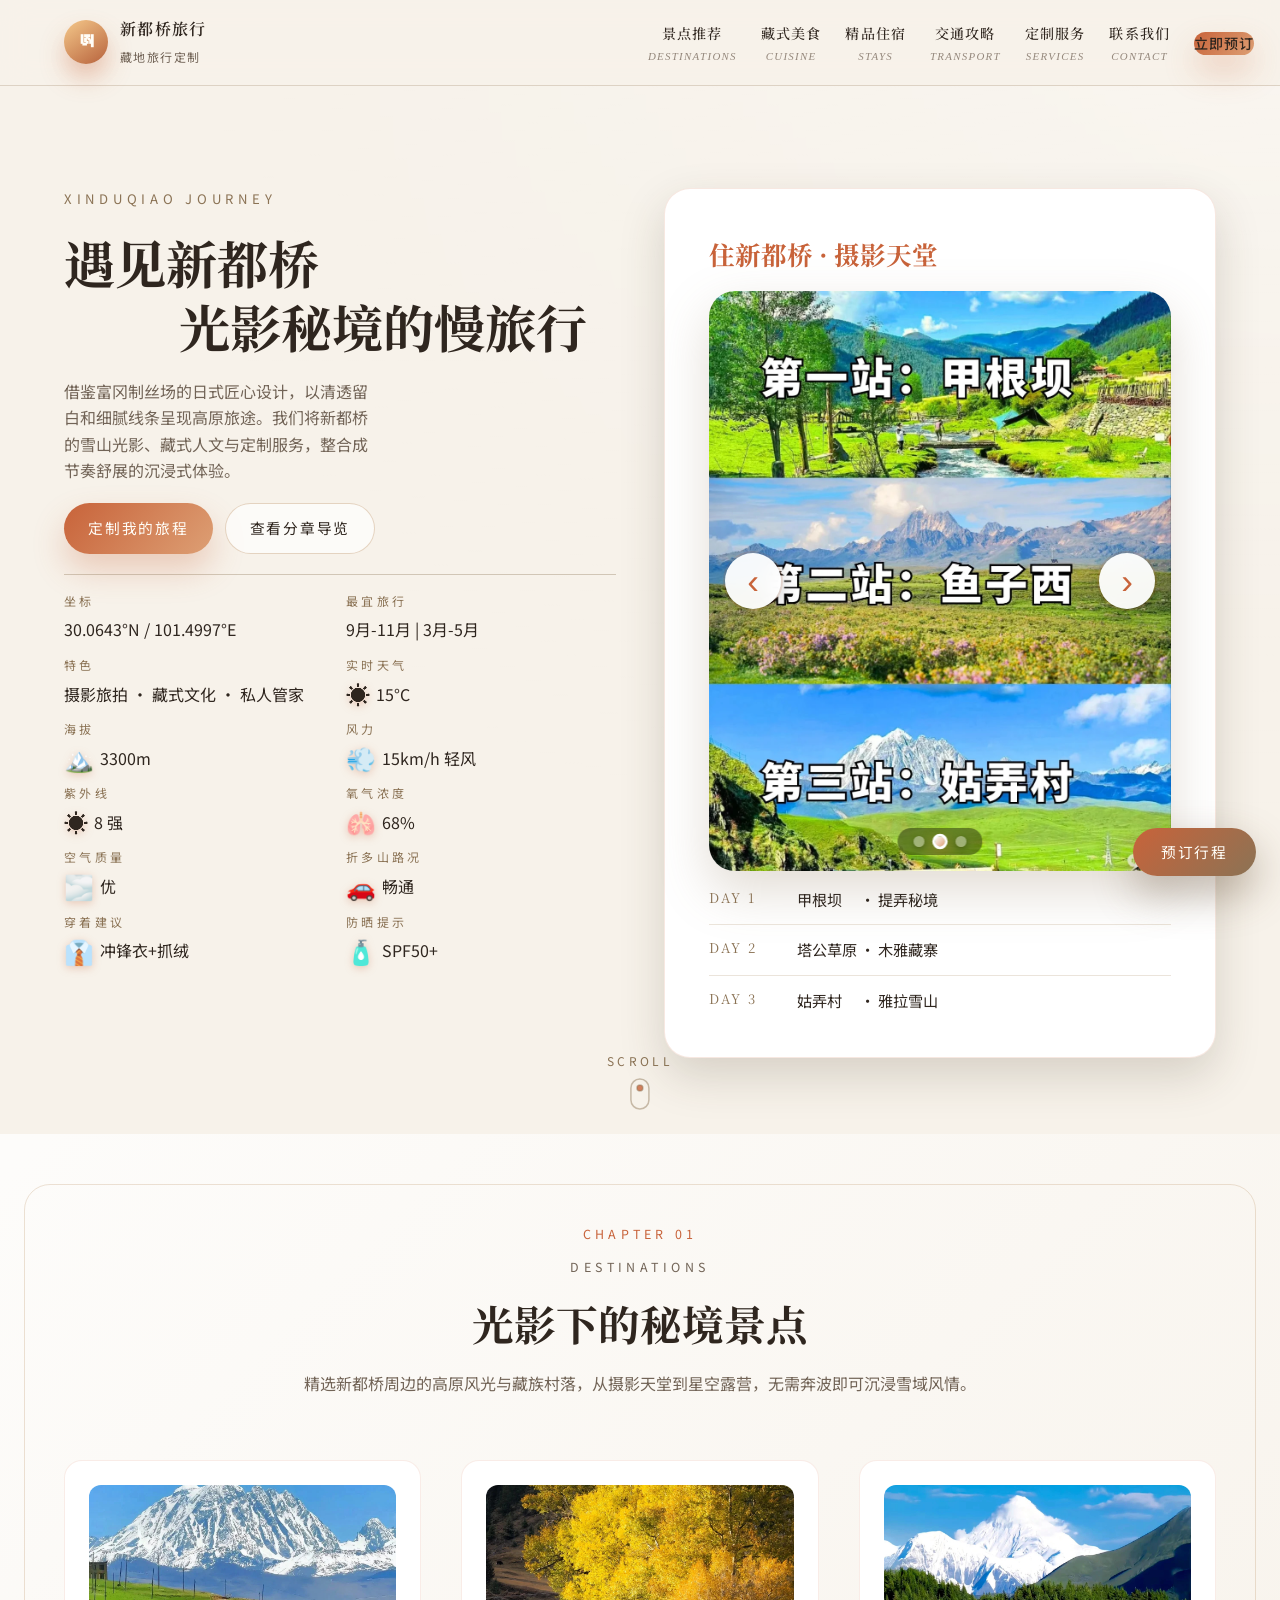
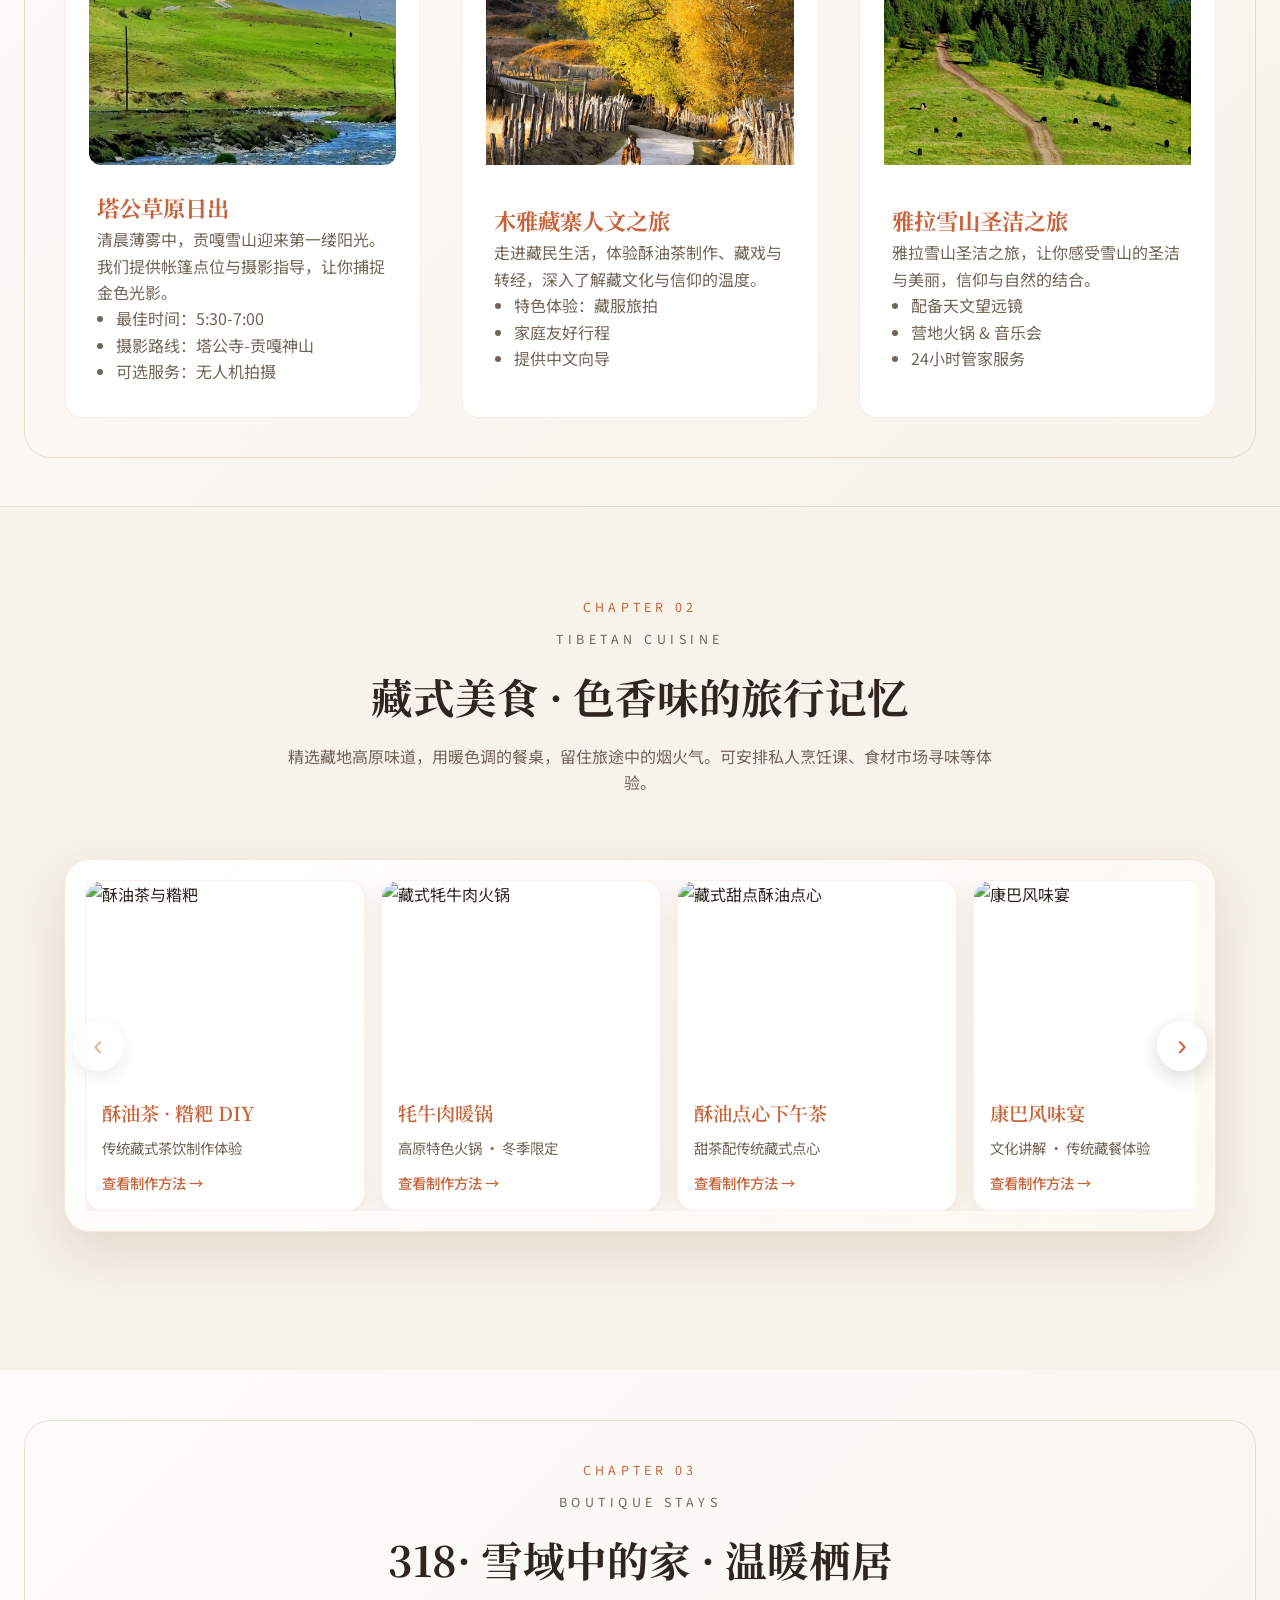
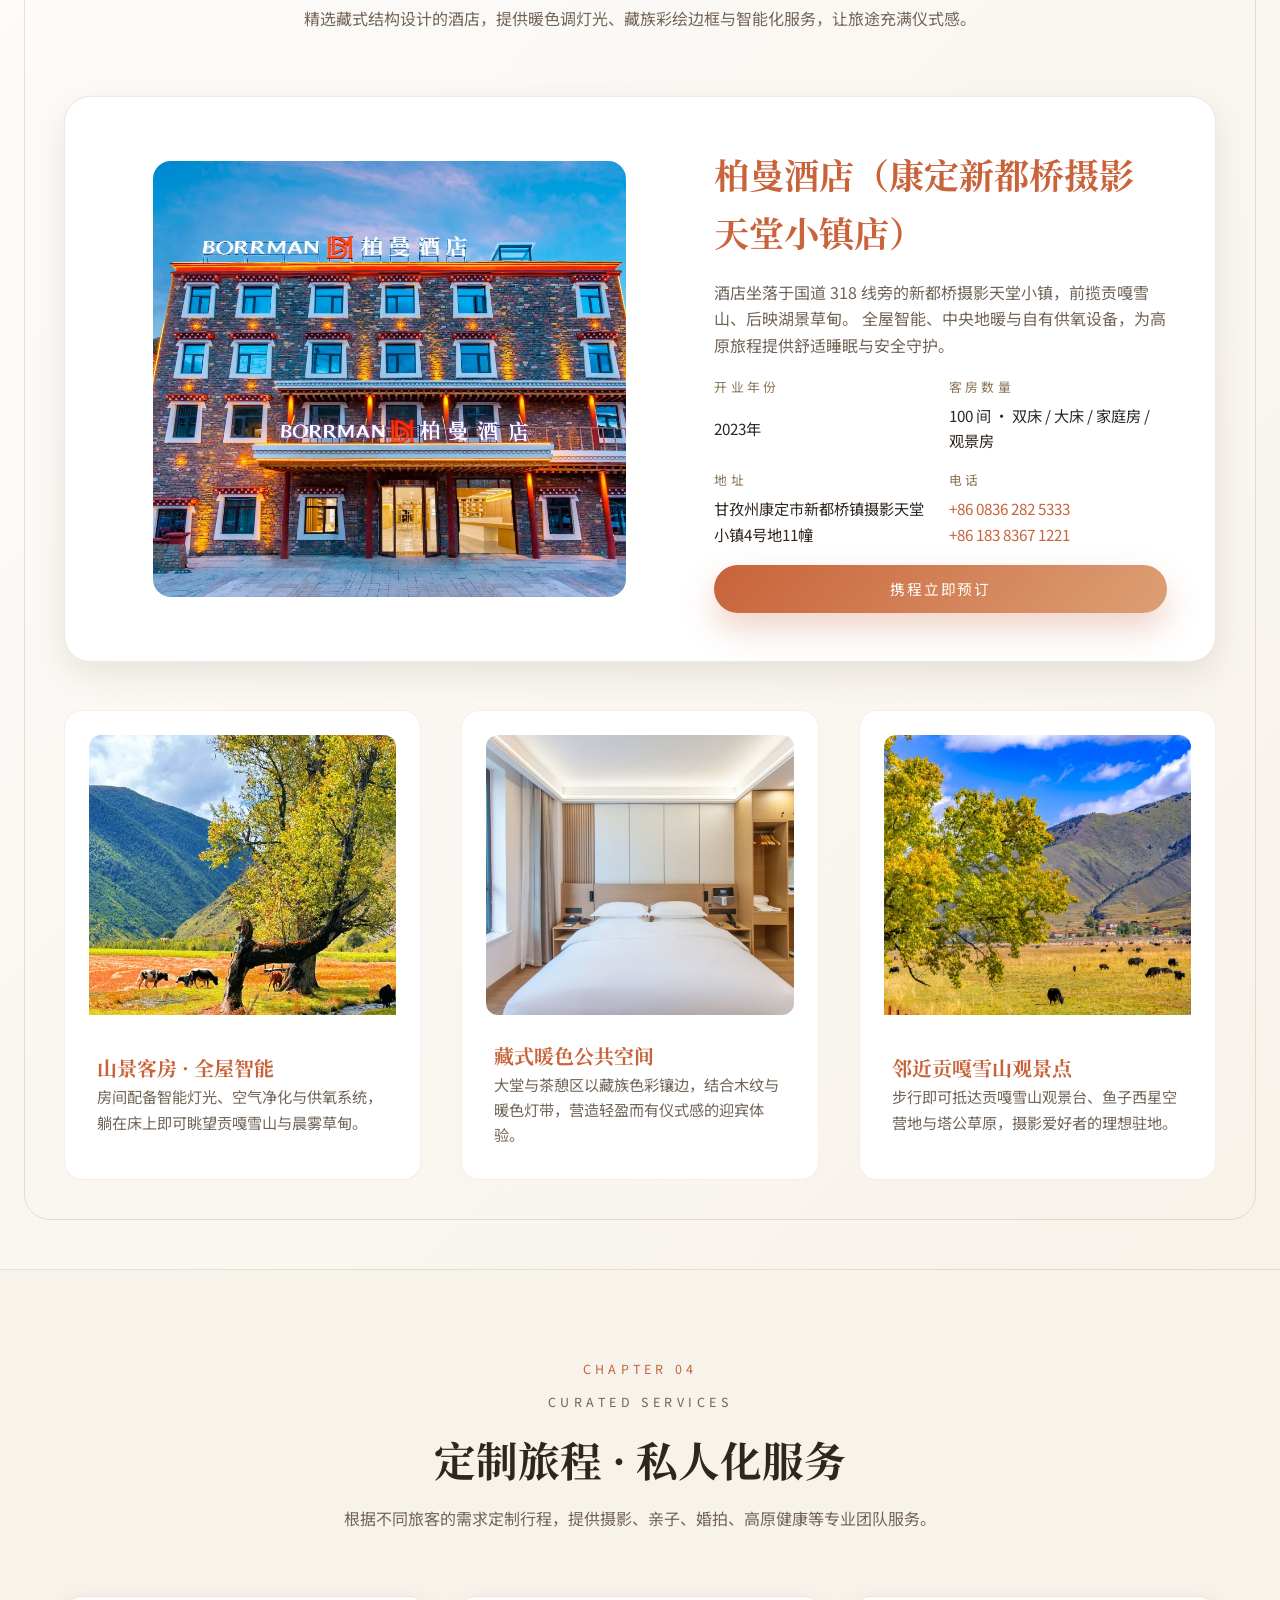
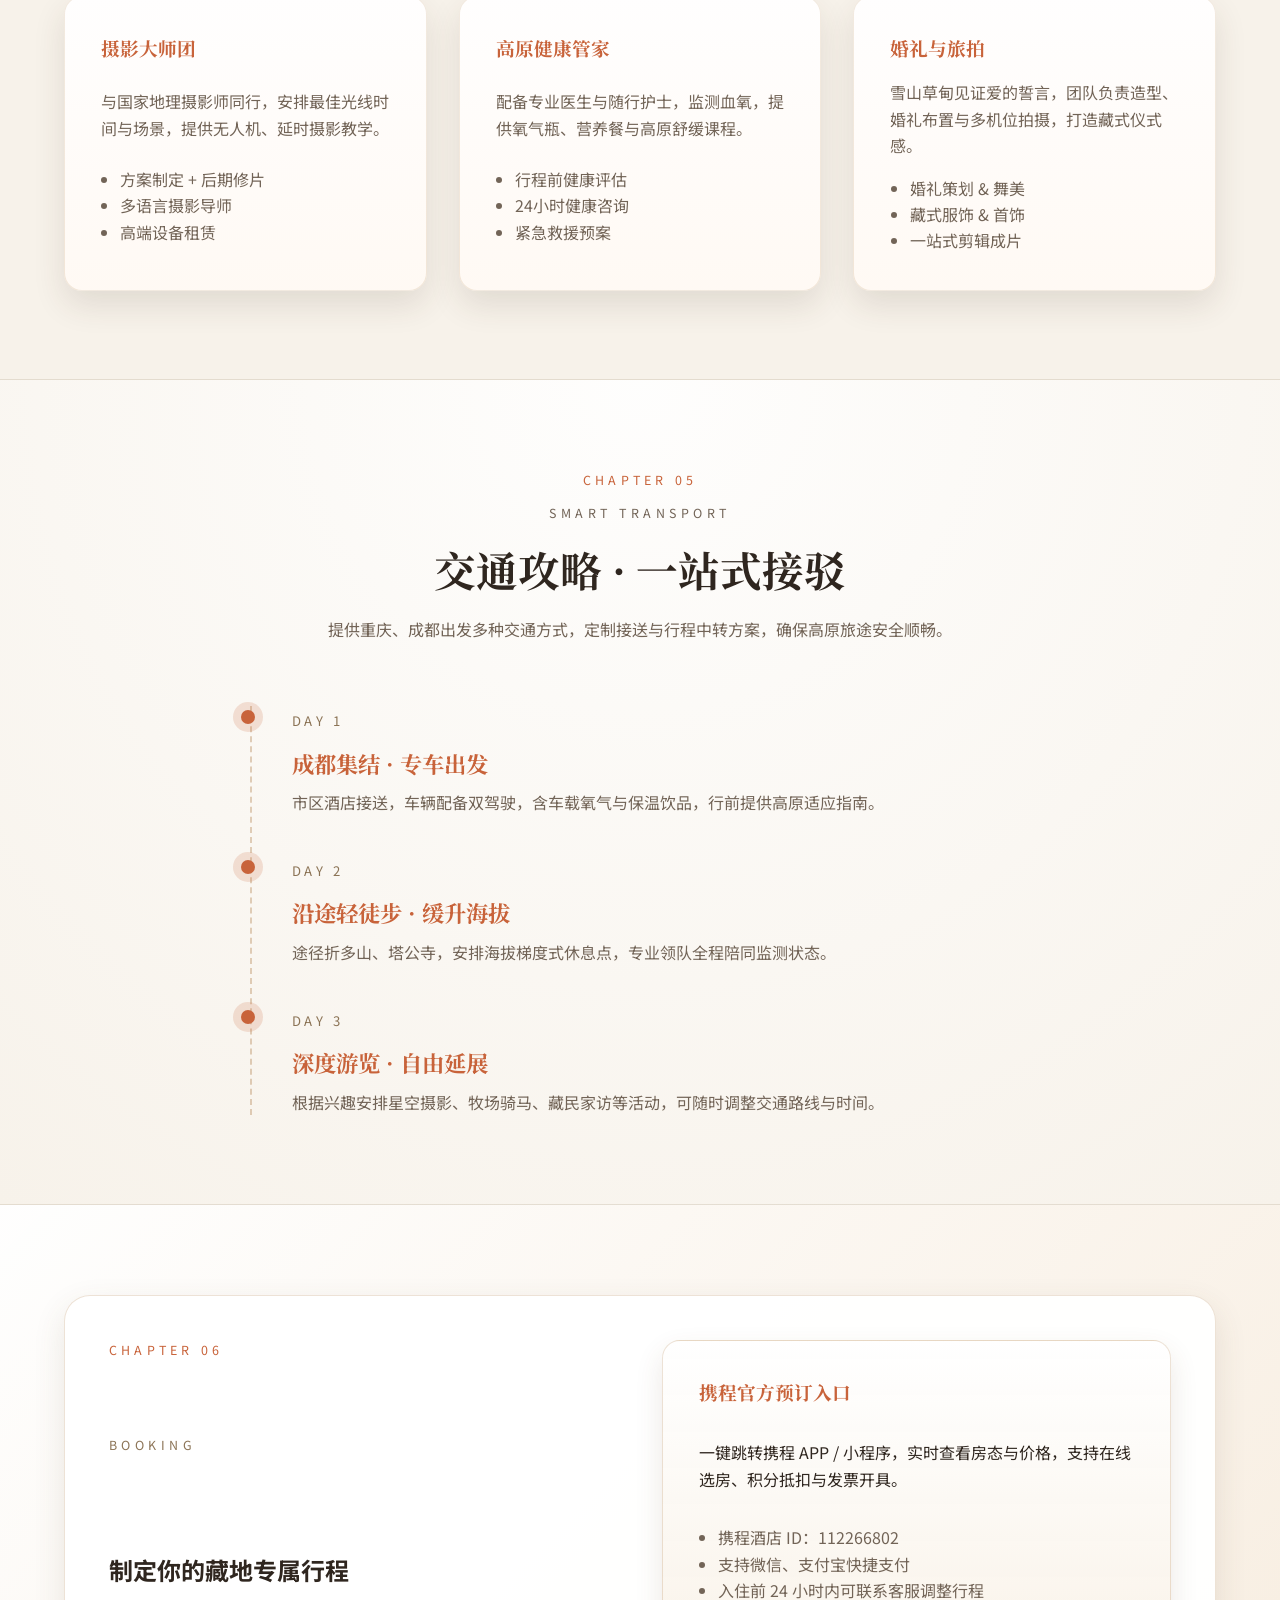
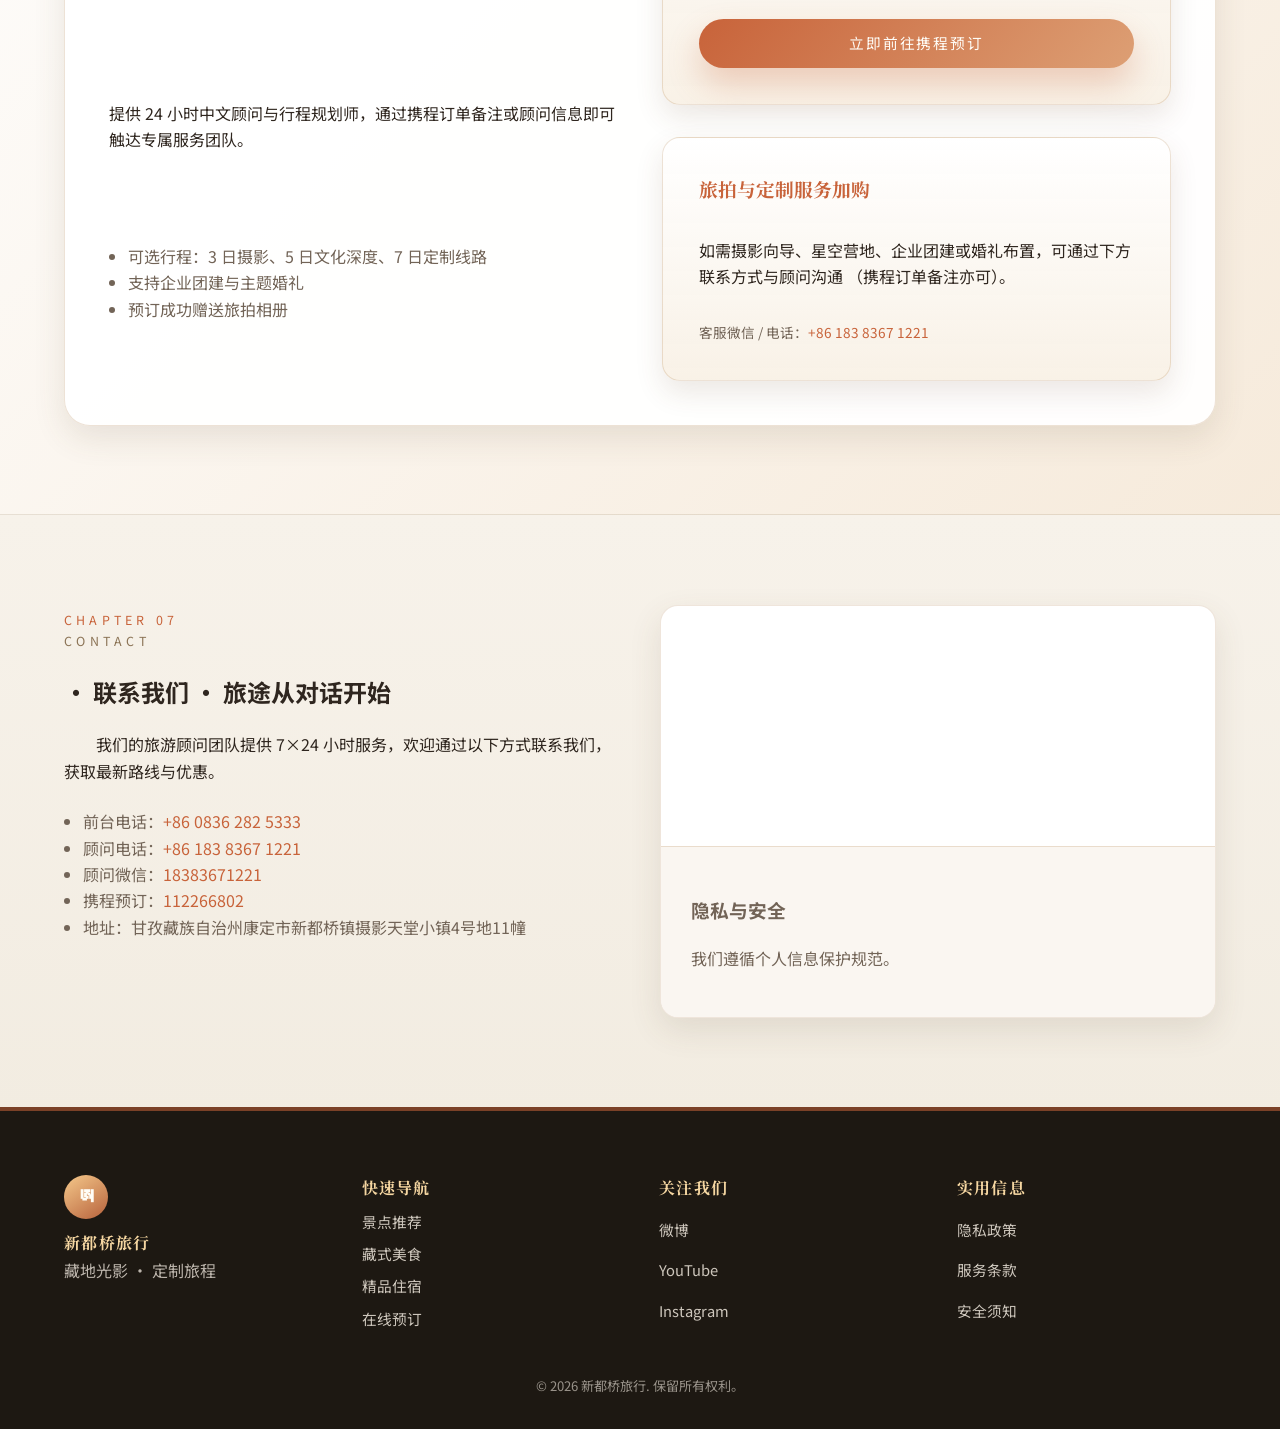
==== index.html @ 2f5ed45a "Initial commit: 新都桥旅行网站 - 完整的响应式网站设计 - 实时天气显示功能 - 图片轮播和灯箱效果 - 美食横向滚动展示 - 藏式风格UI设计 - 移动端优化" ====
<!DOCTYPE html>
<html lang="zh-CN">
  <head>
    <meta charset="utf-8" />
    <meta http-equiv="X-UA-Compatible" content="IE=edge" />
    <meta
      name="viewport"
      content="width=device-width, initial-scale=1, maximum-scale=1"
    />
    <title>新都桥旅行 | 高原秘境静态旅行指南</title>
    <meta
      name="description"
      content="新都桥旅行静态网站：探索川藏线最美风景、藏式美食、精品民宿与交通攻略，在线预订安心旅程。"
    />
    <meta
      name="keywords"
      content="新都桥, 川藏线, 旅行, 景点推荐, 民宿预订, 藏式美食, 交通攻略"
    />
    <link rel="canonical" href="https://www.example.com/" />
    <meta property="og:title" content="新都桥旅行 | 高原秘境静态旅行指南" />
    <meta
      property="og:description"
      content="一站式了解新都桥景点、美食、住宿、交通及定制服务，支持在线预订。"
    />
    <meta property="og:type" content="website" />
    <meta property="og:url" content="https://www.example.com/" />
    <meta
      property="og:image"
      content="https://images.unsplash.com/photo-1512453979798-5ea266f8880c?auto=format&fit=crop&w=1200&q=80"
    />
    <meta name="twitter:card" content="summary_large_image" />
    <meta name="twitter:site" content="@xinduqiao_travel" />
    <meta name="twitter:title" content="新都桥旅行 | 高原秘境静态旅行指南" />
    <meta
      name="twitter:description"
      content="静态页面呈现新都桥旅行资讯：风景、美食、住宿、交通与预订服务。"
    />
    <meta
      name="twitter:image"
      content="https://images.unsplash.com/photo-1512453979798-5ea266f8880c?auto=format&fit=crop&w=1200&q=80"
    />
    <link rel="preconnect" href="https://fonts.googleapis.com" />
    <link rel="preconnect" href="https://fonts.gstatic.com" crossorigin />
    <link
      rel="preload"
      as="style"
      href="https://fonts.googleapis.com/css2?family=Noto+Sans+SC:wght@300;400;500;600&family=Noto+Serif+SC:wght@500;600;700&display=swap"
    />
    <link
      rel="stylesheet"
      href="https://fonts.googleapis.com/css2?family=Noto+Sans+SC:wght@300;400;500;600&family=Noto+Serif+SC:wght@500;600;700&display=swap"
      media="print"
      onload="this.media='all'"
    />
    <noscript>
      <link
        rel="stylesheet"
        href="https://fonts.googleapis.com/css2?family=Noto+Sans+SC:wght@300;400;500;600&family=Noto+Serif+SC:wght@500;600;700&display=swap"
      />
    </noscript>
    <link rel="stylesheet" href="assets/css/style.css" />
    <link rel="icon" type="image/svg+xml" href="assets/images/logo.svg" />
    <script type="application/ld+json">
      {
        "@context": "https://schema.org",
        "@type": "TravelAgency",
        "name": "新都桥旅行",
        "url": "https://www.example.com/",
        "logo": "https://www.example.com/assets/images/logo.svg",
        "image": [
          "https://images.unsplash.com/photo-1512453979798-5ea266f8880c?auto=format&fit=crop&w=1200&q=80",
          "https://images.unsplash.com/photo-1516483638261-f4dbaf036963?auto=format&fit=crop&w=1200&q=80"
        ],
        "description": "新都桥旅行提供高原秘境行程规划、精品酒店预订与文化体验服务。",
        "address": {
          "@type": "PostalAddress",
          "addressLocality": "甘孜藏族自治州",
          "addressRegion": "四川",
          "addressCountry": "CN"
        },
        "geo": {
          "@type": "GeoCoordinates",
          "latitude": 30.0643,
          "longitude": 101.4997
        },
        "contactPoint": {
          "@type": "ContactPoint",
          "telephone": "+86-28-8888-6666",
          "contactType": "customer service",
          "areaServed": [
            "CN",
            "HK",
            "TW"
          ],
          "availableLanguage": [
            "zh-CN",
            "en"
          ]
        },
        "sameAs": [
          "https://weibo.com",
          "https://www.tripadvisor.com"
        ]
      }
    </script>
  </head>
  <body>
    <header class="site-header" id="home">
      <div class="container">
        <a class="brand" href="#home" aria-label="新都桥旅行主页">
          <span class="brand__logo" aria-hidden="true">ཨ</span>
          <span class="brand__text">
            <strong>新都桥旅行</strong>
            <small>藏地旅行定制</small>
          </span>
        </a>
        <button class="nav-toggle" aria-expanded="false" aria-controls="nav">
          <span class="nav-toggle__bar"></span>
          <span class="nav-toggle__bar"></span>
          <span class="nav-toggle__bar"></span>
          <span class="sr-only">展开导航</span>
        </button>
        <nav class="site-nav" id="nav">
          <ul>
            <li><a href="#destinations"><span class="nav-label">景点推荐<small>Destinations</small></span></a></li>
            <li><a href="#food"><span class="nav-label">藏式美食<small>Cuisine</small></span></a></li>
            <li><a href="#stays"><span class="nav-label">精品住宿<small>Stays</small></span></a></li>
            <li><a href="#transport"><span class="nav-label">交通攻略<small>Transport</small></span></a></li>
            <li><a href="#services"><span class="nav-label">定制服务<small>Services</small></span></a></li>
            <li><a href="#contact"><span class="nav-label">联系我们<small>Contact</small></span></a></li>
            <li><a href="https://hotels.ctrip.com/hotels/detail/?cityEnName=Kangding&amp;cityId=4130&amp;hotelId=112266802&amp;checkIn=2025-10-09&amp;checkOut=2025-10-10&amp;adult=1&amp;children=0&amp;crn=1&amp;ages=&amp;curr=CNY&amp;barcurr=CNY&amp;masterhotelid_tracelogid=100053755-0a18611e-488887-12456&amp;detailFilters=17%7C1~17~1*undefined%7C~undefined~*80%7C2~80~2*29%7C1~29~1%7C1&amp;hotelType=normal&amp;display=incavg&amp;subStamp=1485&amp;isCT=true&amp;isFirstEnterDetail=T" class="btn btn--primary"target="_blank" rel="noopener noreferrer">立即预订</a></li>
          </ul>
        </nav>
      </div>
    </header>
    <main>
      <section class="hero" aria-labelledby="hero-title">
        <div class="hero__decor" aria-hidden="true"></div>
        <div class="container hero__grid">
          <div class="hero__lead">
            <p class="hero__kicker">XINDUQIAO JOURNEY</p>
            <h1 id="hero-title">遇见新都桥 <br> &emsp;&emsp; 光影秘境的慢旅行</h1>
            <p class="hero__summary"> 
              借鉴富冈制丝场的日式匠心设计，以清透留白和细腻线条呈现高原旅途。我们将新都桥的雪山光影、藏式人文与定制服务，整合成节奏舒展的沉浸式体验。
            </p>
            <div class="hero__actions">
              <a class="btn btn--primary" href="#booking">定制我的旅程</a>
              <a class="btn btn--ghost" href="#destinations">查看分章导览</a>
            </div>
            <div class="hero__meta">
              <div>
                <span class="hero__meta-label">坐标</span>
                <span>30.0643°N / 101.4997°E</span>
              </div>
              <div>
                <span class="hero__meta-label">最宜旅行</span>
                <span>9月-11月 | 3月-5月</span>
              </div>
              <div>
                <span class="hero__meta-label">特色</span>
                <span>摄影旅拍 · 藏式文化 · 私人管家</span>
              </div>
              <div>
                <span class="hero__meta-label">实时天气</span>
                <span class="weather-simple">
                  <span class="weather-icon-simple" id="weather-icon">☀️</span>
                  <span id="weather-temp">加载中...</span>
                </span>
              </div>
              <div>
                <span class="hero__meta-label">海拔</span>
                <span class="weather-simple">
                  <span class="weather-icon-simple">🏔️</span>
                  <span>3300m</span>
                </span>
              </div>
              <div>
                <span class="hero__meta-label">风力</span>
                <span class="weather-simple">
                  <span class="weather-icon-simple">💨</span>
                  <span id="wind-speed">--</span>
                </span>
              </div>
              <div>
                <span class="hero__meta-label">紫外线</span>
                <span class="weather-simple">
                  <span class="weather-icon-simple">☀️</span>
                  <span id="uv-index">--</span>
                </span>
              </div>
              <div>
                <span class="hero__meta-label">氧气浓度</span>
                <span class="weather-simple">
                  <span class="weather-icon-simple">🫁</span>
                  <span>68%</span>
                </span>
              </div>
              <div>
                <span class="hero__meta-label">空气质量</span>
                <span class="weather-simple">
                  <span class="weather-icon-simple">🌫️</span>
                  <span id="air-quality">优</span>
                </span>
              </div>
              <div>
                <span class="hero__meta-label">折多山路况</span>
                <span class="weather-simple">
                  <span class="weather-icon-simple" id="road-icon">🚗</span>
                  <span id="road-condition">--</span>
                </span>
              </div>
              <div>
                <span class="hero__meta-label">穿着建议</span>
                <span class="weather-simple">
                  <span class="weather-icon-simple">👔</span>
                  <span id="clothing-advice">--</span>
                </span>
              </div>
              <div>
                <span class="hero__meta-label">防晒提示</span>
                <span class="weather-simple">
                  <span class="weather-icon-simple">🧴</span>
                  <span id="sunscreen-advice">--</span>
                </span>
              </div>
            </div>
          </div>
          <div class="hero__visual">
            <div class="hero__panel">
              <h2>住新都桥 · 摄影天堂</h2>
              <div class="hero__gallery">
                <div class="gallery-slider" id="gallery-slider">
                  <div class="gallery-track">
                    <div class="gallery-slide">
                      <img src="./assets/images/map.png" alt="地图">
                      <div class="gallery-caption">新都桥地图 318国道</div>
                    </div>
                    <div class="gallery-slide">
                      <img src="./assets/images/plan0.png" alt="地图">
                      <div class="gallery-caption">新都桥地图 318国道</div>
                    </div>
                    <div class="gallery-slide">
                      <img src="https://images.unsplash.com/photo-1506905925346-21bda4d32df4?auto=format&fit=crop&w=1200&q=80" alt="新都桥日出金山">
                      <div class="gallery-caption">新都桥日出 · 光影秘境</div>
                    </div>
                  </div>
                  <button class="gallery-nav gallery-nav--prev" aria-label="上一张">‹</button>
                  <button class="gallery-nav gallery-nav--next" aria-label="下一张">›</button>
                  <div class="gallery-dots">
                    <span class="gallery-dot active" data-index="0"></span>
                    <span class="gallery-dot" data-index="1"></span>
                    <span class="gallery-dot" data-index="2"></span>
                  </div>
                </div>
              </div>
              <ul class="hero__itinerary">
                <li>
                  <span>Day 1</span>
                  <span>甲根坝&emsp; · 提弄秘境</span>
                </li>
                <li>
                  <span>Day 2</span>
                  <span>塔公草原 · 木雅藏寨</span>
                </li>
                <li>
                  <span>Day 3</span>
                  <span>姑弄村&emsp; · 雅拉雪山</span>
                </li>
              </ul>
            </div>
          </div>
        </div>
        <a class="hero__scroll" href="#destinations">
          <span>Scroll</span>
          <svg width="20" height="32" viewBox="0 0 20 32" aria-hidden="true">
            <rect x="1" y="1" width="18" height="30" rx="9" fill="none" />
            <circle class="hero__scroll-dot" cx="10" cy="10" r="3" />
          </svg>
        </a>
      </section>
      <section class="section section--highlight" id="destinations">
        <div class="container">
          <header class="section__header">
            <span class="section__chapter">Chapter 01</span>
            <p class="eyebrow">DESTINATIONS</p>
            <h2>光影下的秘境景点</h2>
            <p>
              精选新都桥周边的高原风光与藏族村落，从摄影天堂到星空露营，无需奔波即可沉浸雪域风情。
            </p>
          </header>
          <div class="cards cards--grid">
            <article class="card animate">
              <figure class="card__media">
                <img
                  src="./assets/images/tagong01.jpg"
                  alt="塔公草原日出"
                  loading="lazy"
                />
              </figure>
              <div class="card__content">
                <h3>塔公草原日出</h3>
                <p>
                  清晨薄雾中，贡嘎雪山迎来第一缕阳光。我们提供帐篷点位与摄影指导，让你捕捉金色光影。
                </p>
                <ul>
                  <li>最佳时间：5:30-7:00</li>
                  <li>摄影路线：塔公寺-贡嘎神山</li>
                  <li>可选服务：无人机拍摄</li>
                </ul>
              </div>
            </article>
            <article class="card animate">
              <figure class="card__media">
                <img
                  src="./assets/images/jiagenba.jpg"
                  alt="新都桥木雅藏寨"
                  loading="lazy"
                />
              </figure>
              <div class="card__content">
                <h3>木雅藏寨人文之旅</h3>
                <p>
                  走进藏民生活，体验酥油茶制作、藏戏与转经，深入了解藏文化与信仰的温度。
                </p>
                <ul>
                  <li>特色体验：藏服旅拍</li>
                  <li>家庭友好行程</li>
                  <li>提供中文向导</li>
                </ul>
              </div>
            </article>
            <article class="card animate">
              <figure class="card__media">
                <img
                  src="./assets/images/yalxueshan.jpg"
                  alt="木雅圣地雅拉雪山"
                  loading="lazy"
                />
              </figure>
              <div class="card__content">
                <h3>雅拉雪山圣洁之旅</h3>
                <p>
                  雅拉雪山圣洁之旅，让你感受雪山的圣洁与美丽，信仰与自然的结合。
                </p>
                <ul>
                  <li>配备天文望远镜</li>
                  <li>营地火锅 &amp; 音乐会</li>
                  <li>24小时管家服务</li>
                </ul>
              </div>
            </article>
          </div>
        </div>
      </section>
      <section class="section" id="food">
        <div class="container">
          <header class="section__header">
            <span class="section__chapter">Chapter 02</span>
            <p class="eyebrow">TIBETAN CUISINE</p>
            <h2>藏式美食 · 色香味的旅行记忆</h2>
            <p>
              精选藏地高原味道，用暖色调的餐桌，留住旅途中的烟火气。可安排私人烹饪课、食材市场寻味等体验。
            </p>
          </header>
          <div class="food-carousel">
            <div class="food-carousel__container">
              <div class="food-carousel__track" id="food-track">
                <div class="food-card animate">
                  <div class="food-card__image">
                    <img
                      src="https://images.unsplash.com/photo-1482049016688-2d3e1b311543?auto=format&fit=crop&w=400&q=80"
                      alt="酥油茶与糌粑"
                      loading="lazy"
                    />
                  </div>
                  <div class="food-card__content">
                    <h3>酥油茶 · 糌粑 DIY</h3>
                    <p>传统藏式茶饮制作体验</p>
                    <a href="#" class="food-card__link">查看制作方法 →</a>
                  </div>
                </div>
                
                <div class="food-card animate">
                  <div class="food-card__image">
                    <img
                      src="https://images.unsplash.com/photo-1511690656952-34342bb7c2f2?auto=format&fit=crop&w=400&q=80"
                      alt="藏式牦牛肉火锅"
                      loading="lazy"
                    />
                  </div>
                  <div class="food-card__content">
                    <h3>牦牛肉暖锅</h3>
                    <p>高原特色火锅 · 冬季限定</p>
                    <a href="#" class="food-card__link">查看制作方法 →</a>
                  </div>
                </div>
                
                <div class="food-card animate">
                  <div class="food-card__image">
                    <img
                      src="https://images.unsplash.com/photo-1432139555190-58524dae6a55?auto=format&fit=crop&w=400&q=80"
                      alt="藏式甜点酥油点心"
                      loading="lazy"
                    />
                  </div>
                  <div class="food-card__content">
                    <h3>酥油点心下午茶</h3>
                    <p>甜茶配传统藏式点心</p>
                    <a href="#" class="food-card__link">查看制作方法 →</a>
                  </div>
                </div>
                
                <div class="food-card animate">
                  <div class="food-card__image">
                    <img
                      src="https://images.unsplash.com/photo-1466978913421-dad2ebd01d17?auto=format&fit=crop&w=400&q=80"
                      alt="康巴风味宴"
                      loading="lazy"
                    />
                  </div>
                  <div class="food-card__content">
                    <h3>康巴风味宴</h3>
                    <p>文化讲解 · 传统藏餐体验</p>
                    <a href="#" class="food-card__link">查看制作方法 →</a>
                  </div>
                </div>
              </div>
              
              <button class="food-carousel__nav food-carousel__nav--prev" aria-label="上一道美食">‹</button>
              <button class="food-carousel__nav food-carousel__nav--next" aria-label="下一道美食">›</button>
            </div>
          </div>
        </div>
      </section>
      <section class="section section--highlight" id="stays">
        <div class="container">
          <header class="section__header">
            <span class="section__chapter">Chapter 03</span>
            <p class="eyebrow">BOUTIQUE STAYS</p>
            <h2>318· 雪域中的家 · 温暖栖居</h2>
            <p>
              精选藏式结构设计的酒店，提供暖色调灯光、藏族彩绘边框与智能化服务，让旅途充满仪式感。
            </p>
          </header>
          <div class="stays">
            <article class="stay-feature animate">
              <figure class="stay-feature__media">
                <img
                  src="./assets/images/hotel0.png"
                  alt="柏曼酒店（康定新都桥摄影天堂小镇店）外观及山景"
                  loading="lazy"
                />
              </figure>
              <div class="stay-feature__content">
                <h3>柏曼酒店（康定新都桥摄影天堂小镇店）</h3>
                <p>
                  酒店坐落于国道 318 线旁的新都桥摄影天堂小镇，前揽贡嘎雪山、后映湖景草甸。
                  全屋智能、中央地暖与自有供氧设备，为高原旅程提供舒适睡眠与安全守护。
                </p>
                <dl class="stay-details">
                  <div>
                    <dt>开业年份</dt>
                    <dd>2023年</dd>
                  </div>
                  <div>
                    <dt>客房数量</dt>
                    <dd>100 间 · 双床 / 大床 / 家庭房 / 观景房 </dd>
                  </div>
                  <div>
                    <dt>地址</dt>
                    <dd>甘孜州康定市新都桥镇摄影天堂小镇4号地11幢</dd>
                  </div>
                  <div>
                    <dt>电话</dt>
                    <dd>
                      <a href="tel:+8608362825333">+86 0836 282 5333</a> <br> 
                      <a href="tel:+8618383671221">+86 183 8367 1221</a>
                    </dd>
                  </div>
                </dl>
                <a
                  class="btn btn--primary"
                  href="https://hotels.ctrip.com/hotels/detail/?cityEnName=Kangding&amp;cityId=4130&amp;hotelId=112266802&amp;checkIn=2025-10-09&amp;checkOut=2025-10-10&amp;adult=1&amp;children=0&amp;crn=1&amp;ages=&amp;curr=CNY&amp;barcurr=CNY&amp;masterhotelid_tracelogid=100053755-0a18611e-488887-12456&amp;detailFilters=17%7C1~17~1*undefined%7C~undefined~*80%7C2~80~2*29%7C1~29~1%7C1&amp;hotelType=normal&amp;display=incavg&amp;subStamp=1485&amp;isCT=true&amp;isFirstEnterDetail=T"
                  target="_blank"
                  rel="noopener noreferrer"
                >
                  携程立即预订
                </a>
              </div>
            </article>
            <div class="cards cards--grid stays__gallery">
              <article class="card animate">
                <figure class="card__media">
                  <img
                    src="./assets/images/room03.png"
                    alt="酒店客房内景带有观景落地窗"
                    loading="lazy"
                  />
                </figure>
                <div class="card__content">
                  <h3>山景客房 · 全屋智能</h3>
                  <p>
                    房间配备智能灯光、空气净化与供氧系统，躺在床上即可眺望贡嘎雪山与晨雾草甸。
                  </p>
                </div>
              </article>
              <article class="card animate">
                <figure class="card__media">
                  <img
                    src="./assets/images/room01.png"
                    alt="酒店大堂与藏式元素的融合设计"
                    loading="lazy"
                  />
                </figure>
                <div class="card__content">
                  <h3>藏式暖色公共空间</h3>
                  <p>
                    大堂与茶憩区以藏族色彩镶边，结合木纹与暖色灯带，营造轻盈而有仪式感的迎宾体验。
                  </p>
                </div>
              </article>
              <article class="card animate">
                <figure class="card__media">
                  <img
                    src="./assets/images/room02.png"
                    alt="酒店周边贡嘎雪山及星空营地"
                    loading="lazy"
                  />
                </figure>
                <div class="card__content">
                  <h3>邻近贡嘎雪山观景点</h3>
                  <p>
                    步行即可抵达贡嘎雪山观景台、鱼子西星空营地与塔公草原，摄影爱好者的理想驻地。
                  </p>
                </div>
              </article>
            </div>
          </div>
        </div>
      </section>
      <section class="section" id="services">
        <div class="container">
          <header class="section__header">
            <span class="section__chapter">Chapter 04</span>
            <p class="eyebrow">CURATED SERVICES</p>
            <h2>定制旅程 · 私人化服务</h2>
            <p>
              根据不同旅客的需求定制行程，提供摄影、亲子、婚拍、高原健康等专业团队服务。
            </p>
          </header>
          <div class="services">
            <div class="service-card animate">
              <h3>摄影大师团</h3>
              <p>
                与国家地理摄影师同行，安排最佳光线时间与场景，提供无人机、延时摄影教学。
              </p>
              <ul>
                <li>方案制定 + 后期修片</li>
                <li>多语言摄影导师</li>
                <li>高端设备租赁</li>
              </ul>
            </div>
            <div class="service-card animate">
              <h3>高原健康管家</h3>
              <p>
                配备专业医生与随行护士，监测血氧，提供氧气瓶、营养餐与高原舒缓课程。
              </p>
              <ul>
                <li>行程前健康评估</li>
                <li>24小时健康咨询</li>
                <li>紧急救援预案</li>
              </ul>
            </div>
            <div class="service-card animate">
              <h3>婚礼与旅拍</h3>
              <p>
                雪山草甸见证爱的誓言，团队负责造型、婚礼布置与多机位拍摄，打造藏式仪式感。
              </p>
              <ul>
                <li>婚礼策划 &amp; 舞美</li>
                <li>藏式服饰 &amp; 首饰</li>
                <li>一站式剪辑成片</li>
              </ul>
            </div>
          </div>
        </div>
      </section>
      <section class="section section--timeline" id="transport">
        <div class="container">
          <header class="section__header">
            <span class="section__chapter">Chapter 05</span>
            <p class="eyebrow">SMART TRANSPORT</p>
            <h2>交通攻略 · 一站式接驳</h2>
            <p>
              提供重庆、成都出发多种交通方式，定制接送与行程中转方案，确保高原旅途安全顺畅。
            </p>
          </header>
          <ol class="timeline">
            <li class="timeline__item animate">
              <time datetime="2024-01">Day 1</time>
              <h3>成都集结 · 专车出发</h3>
              <p>
                市区酒店接送，车辆配备双驾驶，含车载氧气与保温饮品，行前提供高原适应指南。
              </p>
            </li>
            <li class="timeline__item animate">
              <time datetime="2024-01">Day 2</time>
              <h3>沿途轻徒步 · 缓升海拔</h3>
              <p>
                途径折多山、塔公寺，安排海拔梯度式休息点，专业领队全程陪同监测状态。
              </p>
            </li>
            <li class="timeline__item animate">
              <time datetime="2024-01">Day 3</time>
              <h3>深度游览 · 自由延展</h3>
              <p>
                根据兴趣安排星空摄影、牧场骑马、藏民家访等活动，可随时调整交通路线与时间。
              </p>
            </li>
          </ol>
        </div>
      </section>
      <section class="section section--booking" id="booking">
        <div class="container">
          <div class="booking">
            <div class="booking__content">
              <span class="section__chapter">Chapter 06</span>
              <p class="eyebrow">BOOKING</p>
              <h2>制定你的藏地专属行程</h2>
              <p>
                提供 24 小时中文顾问与行程规划师，通过携程订单备注或顾问信息即可触达专属服务团队。
              </p>
              <ul>
                <li>可选行程：3 日摄影、5 日文化深度、7 日定制线路</li>
                <li>支持企业团建与主题婚礼</li>
                <li>预订成功赠送旅拍相册</li>
              </ul>
            </div>
            <div class="booking__actions">
              <div class="booking__cta">
                <h3>携程官方预订入口</h3>
                <p>
                  一键跳转携程 APP / 小程序，实时查看房态与价格，支持在线选房、积分抵扣与发票开具。
                </p>
                <ul>
                  <li>携程酒店 ID：112266802</li>
                  <li>支持微信、支付宝快捷支付</li>
                  <li>入住前 24 小时内可联系客服调整行程</li>
                </ul>
                <a
                  class="btn btn--primary"
                  href="https://hotels.ctrip.com/hotels/detail/?cityEnName=Kangding&amp;cityId=4130&amp;hotelId=112266802&amp;checkIn=2025-10-09&amp;checkOut=2025-10-10&amp;adult=1&amp;children=0&amp;crn=1&amp;ages=&amp;curr=CNY&amp;barcurr=CNY&amp;masterhotelid_tracelogid=100053755-0a18611e-488887-12456&amp;detailFilters=17%7C1~17~1*undefined%7C~undefined~*80%7C2~80~2*29%7C1~29~1%7C1&amp;hotelType=normal&amp;display=incavg&amp;subStamp=1485&amp;isCT=true&amp;isFirstEnterDetail=T"
                  target="_blank"
                  rel="noopener noreferrer"
                >
                  立即前往携程预订
                </a>
              </div>
              <div class="booking__notice">
                <h3>旅拍与定制服务加购</h3>
                <p>
                  如需摄影向导、星空营地、企业团建或婚礼布置，可通过下方联系方式与顾问沟通
                  （携程订单备注亦可）。
                </p>
                <p class="form-note">
                  客服微信 / 电话：<a href="tel:+8618383671221">+86 183 8367 1221</a>
                </p>
              </div>
            </div>
          </div>
        </div>
      </section>
      <section class="section section--contact" id="contact">
        <div class="container contact">
          <div class="contact__info">
            <span class="section__chapter">Chapter 07</span>
            <p class="eyebrow">CONTACT</p>
            <h2> · 联系我们 · 旅途从对话开始</h2>
            <p>
              &emsp;&emsp;我们的旅游顾问团队提供 7×24 小时服务，欢迎通过以下方式联系我们，获取最新路线与优惠。
            </p>
            <ul>
              <li>前台电话：<a href="tel:+8608362825333">+86 0836 282 5333</a></li>
              <li>顾问电话：<a href="tel:+8618383671221">+86 183 8367 1221</a></li>
              <li>顾问微信：<a href="weixin://dl/business/?appid=wx18383671221&path=pages/home/index">18383671221</a></li>
              <li>携程预订：<a href="https://hotels.ctrip.com/hotels/detail/?cityEnName=Kangding&amp;cityId=4130&amp;hotelId=112266802&amp;checkIn=2025-10-09&amp;checkOut=2025-10-10&amp;adult=1&amp;children=0&amp;crn=1&amp;ages=&amp;curr=CNY&amp;barcurr=CNY&amp;masterhotelid_tracelogid=100053755-0a18611e-488887-12456&amp;detailFilters=17%7C1~17~1*undefined%7C~undefined~*80%7C2~80~2*29%7C1~29~1%7C1&amp;hotelType=normal&amp;display=incavg&amp;subStamp=1485&amp;isCT=true&amp;isFirstEnterDetail=T" target="_blank" rel="noopener noreferrer">112266802</a></li>
              <li>地址：甘孜藏族自治州康定市新都桥镇摄影天堂小镇4号地11幢</li>
            </ul>
          </div>
          <div class="contact__map">
            <iframe
              title="联系我们 - 新都桥旅行"
              loading="lazy"
              src=""
            ></iframe>
            <div class="contact__policy">
              <h3>隐私与安全</h3>
              <p>
                我们遵循个人信息保护规范。
              </p>

            </div>
          </div>
        </div>
      </section>
    </main>
    <footer class="site-footer">
      <div class="container">
        <div class="footer__brand">
          <span class="brand__logo" aria-hidden="true">ཨ</span>
          <strong>新都桥旅行</strong>
          <p>藏地光影 · 定制旅程</p>
        </div>
        <div class="footer__nav">
          <strong>快速导航</strong>
          <a href="#destinations">景点推荐</a>
          <a href="#food">藏式美食</a>
          <a href="#stays">精品住宿</a>
          <a href="#booking">在线预订</a>
        </div>
        <div class="footer__social">
          <strong>关注我们</strong>
          <a href="https://weibo.com" rel="noopener">微博</a>
          <a href="https://www.youtube.com" rel="noopener">YouTube</a>
          <a href="https://www.instagram.com" rel="noopener">Instagram</a>
        </div>
        <div class="footer__meta">
          <strong>实用信息</strong>
          <a href="#contact">隐私政策</a>
          <a href="#contact">服务条款</a>
          <a href="#transport">安全须知</a>
        </div>
      </div>
      <p class="footer__copyright">
        © <span id="year"></span> 新都桥旅行. 保留所有权利。
      </p>
    </footer>
    <a class="btn btn--floating" href="#booking" aria-label="快速预订">预订行程</a>
    
    <!-- 图片灯箱 -->
    <div class="lightbox" id="lightbox">
      <button class="lightbox__close" aria-label="关闭">×</button>
      <img class="lightbox__image" id="lightbox-image" src="" alt="">
      <div class="lightbox__caption" id="lightbox-caption"></div>
    </div>
    
    <script src="assets/js/main.js" defer></script>
    <noscript>
      <p class="no-js">
        为获得最佳浏览体验，请启用浏览器 JavaScript 功能。
      </p>
    </noscript>
  </body>
</html>
---- assets/css/style.css ----
/* Typography & palette echoing Tomioka Silk Mill minimal aesthetics */
:root {
  --font-body: "Noto Sans SC", "PingFang SC", "Microsoft YaHei", sans-serif;
  --font-heading: "Noto Serif SC", "Songti SC", serif;
  --color-bg: #f7f2ea;
  --color-surface: #fcfaf6;
  --color-paper: #ffffff;
  --color-line: #e4dbcf;
  --color-primary: #c8633a;
  --color-primary-soft: #dd9f74;
  --color-secondary: #8b7355;
  --color-accent: #b78a5b;
  --color-text: #2f261f;
  --color-muted: #726457;
  --shadow-floating: 0 18px 45px rgba(69, 53, 33, 0.18);
  --shadow-soft: 0 12px 32px rgba(89, 70, 47, 0.12);
  --radius-lg: 26px;
  --radius-md: 18px;
  --radius-sm: 12px;
  --space-unit: 4px;
  --transition-base: 0.35s cubic-bezier(0.48, 0.05, 0.15, 1);
}

*,
*::before,
*::after {
  box-sizing: border-box;
}

html {
  scroll-behavior: smooth;
}

body {
  margin: 0;
  font-family: var(--font-body);
  font-size: 16px;
  line-height: 1.65;
  color: var(--color-text);
  background: var(--color-bg);
  -webkit-font-smoothing: antialiased;
}

img {
  max-width: 100%;
  height: auto;
  display: block;
}

a {
  color: var(--color-primary);
  text-decoration: none;
  transition: color var(--transition-base);
}

a:hover,
a:focus-visible {
  color: var(--color-secondary);
}

.sr-only {
  position: absolute;
  width: 1px;
  height: 1px;
  padding: 0;
  margin: -1px;
  overflow: hidden;
  clip: rect(0, 0, 0, 0);
  border: 0;
}

.container {
  width: min(90%, 1180px);
  margin: 0 auto;
}

/* Header */
.site-header {
  position: sticky;
  top: 0;
  z-index: 20;
  backdrop-filter: blur(15px);
  background: rgba(247, 242, 234, 0.88);
  border-bottom: 1px solid rgba(139, 115, 85, 0.25);
}

.site-header .container {
  display: flex;
  align-items: center;
  justify-content: space-between;
  padding: calc(var(--space-unit) * 4) 0;
  gap: calc(var(--space-unit) * 4);
  width: 100%;
  max-width: 100%;
  padding-left: 5%;
  padding-right: 2%;
}

.brand {
  display: inline-flex;
  align-items: center;
  gap: calc(var(--space-unit) * 3);
  color: var(--color-text);
}

.brand__logo {
  width: 44px;
  height: 44px;
  border-radius: 50%;
  background: linear-gradient(145deg, #f5c98b, #b7623c);
  display: grid;
  place-items: center;
  color: #fffdf7;
  font-size: 1.7rem;
  font-weight: 700;
  box-shadow: 0 14px 24px rgba(199, 99, 58, 0.35);
  animation: logo-pulse 2.5s ease-in-out infinite;
}

@keyframes logo-pulse {
  0%, 100% {
    transform: scale(1);
    opacity: 1;
    box-shadow: 0 14px 24px rgba(199, 99, 58, 0.35);
  }
  50% {
    transform: scale(1.15);
    opacity: 0.85;
    box-shadow: 0 18px 32px rgba(199, 99, 58, 0.5), 0 0 20px rgba(245, 201, 139, 0.6);
  }
}

.brand__text strong {
  display: block;
  font-family: var(--font-heading);
  font-weight: 600;
  letter-spacing: 0.08em;
}

.brand__text small {
  color: var(--color-muted);
  font-size: 0.75rem;
  letter-spacing: 0.12em;
}

.nav-toggle {
  display: none;
  flex-direction: column;
  gap: calc(var(--space-unit) * 1.5);
  padding: calc(var(--space-unit) * 2);
  background: none;
  border: none;
  cursor: pointer;
}

.nav-toggle__bar {
  width: 24px;
  height: 2px;
  background: var(--color-text);
  transition: transform var(--transition-base);
}

.site-nav ul {
  margin: 0;
  padding: 0;
  list-style: none;
  display: flex;
  align-items: center;
  gap: calc(var(--space-unit) * 6);
}

.site-nav a {
  color: var(--color-text);
  font-weight: 500;
  letter-spacing: 0.08em;
  font-size: 0.88rem;
  position: relative;
  padding-bottom: calc(var(--space-unit) * 1.5);
  transition: all 0.4s cubic-bezier(0.4, 0, 0.2, 1);
}

.nav-label {
  display: inline-flex;
  flex-direction: column;
  align-items: center;
  gap: calc(var(--space-unit) * 0.5);
  font-family: var(--font-heading);
}

.nav-label small {
  display: block;
  font-family: "Georgia", "Times New Roman", serif;
  font-size: 0.68rem;
  font-weight: 400;
  letter-spacing: 0.12em;
  color: var(--color-muted);
  text-transform: uppercase;
  opacity: 0.75;
  transition: all 0.35s ease;
  font-style: italic;
}

.site-nav a::after {
  content: "";
  position: absolute;
  left: 50%;
  bottom: 0;
  width: 0%;
  height: 2px;
  background: linear-gradient(90deg, var(--color-primary), var(--color-primary-soft));
  transition: all 0.45s cubic-bezier(0.4, 0, 0.2, 1);
  transform: translateX(-50%);
  border-radius: 2px;
}

.site-nav a:hover,
.site-nav a:focus-visible {
  color: var(--color-primary);
  transform: translateY(-2px);
}

.site-nav a:hover .nav-label small,
.site-nav a:focus-visible .nav-label small {
  color: var(--color-primary-soft);
  opacity: 1;
  transform: scale(1.05);
}

.site-nav a:hover::after,
.site-nav a:focus-visible::after {
  width: 100%;
  box-shadow: 0 0 12px rgba(200, 99, 58, 0.4);
}

.site-nav a.btn {
  padding: 0;
  transform: none;
}

.site-nav a.btn::after {
  display: none;
}

.site-nav a.btn:hover {
  transform: translateY(-4px);
}

/* Hero */
.hero {
  position: relative;
  padding: clamp(5rem, 8vw, 7rem) 0 clamp(4rem, 6vw, 5rem);
  overflow: hidden;
}

.hero__decor {
  position: absolute;
  inset: 0;
  background: linear-gradient(180deg, rgba(255, 255, 255, 0.8), transparent 70%);
  mask-image: radial-gradient(circle at top right, rgba(0, 0, 0, 0.35), transparent 65%);
  pointer-events: none;
}

.hero__grid {
  position: relative;
  z-index: 1;
  display: grid;
  gap: clamp(2rem, 4vw, 3rem);
  grid-template-columns: repeat(2, minmax(0, 1fr));
  align-items: start;
}

.hero__lead {
  display: grid;
  gap: calc(var(--space-unit) * 5);
}

.hero__kicker {
  margin: 0;
  font-size: 0.82rem;
  letter-spacing: 0.36em;
  color: var(--color-secondary);
}

.hero__lead h1 {
  margin: 0;
  font-family: var(--font-heading);
  font-size: clamp(2.6rem, 4.2vw, 3.2rem);
  line-height: 1.25;
  color: var(--color-text);
}

.hero__summary {
  margin: 0;
  color: var(--color-muted);
  font-size: 1rem;
  max-width: 34ch;
}

.hero__actions {
  display: flex;
  flex-wrap: wrap;
  gap: calc(var(--space-unit) * 3);
}

.hero__meta {
  display: grid;
  gap: calc(var(--space-unit) * 3);
  grid-template-columns: repeat(auto-fit, minmax(180px, 1fr));
  padding-top: calc(var(--space-unit) * 4);
  border-top: 1px solid rgba(139, 115, 85, 0.35);
}

.hero__meta div {
  display: grid;
  gap: calc(var(--space-unit) * 1.5);
}

.hero__meta-label {
  font-size: 0.75rem;
  letter-spacing: 0.28em;
  color: var(--color-secondary);
  text-transform: uppercase;
}

/* Simple Weather Display */
.weather-simple {
  display: inline-flex;
  align-items: center;
  gap: calc(var(--space-unit) * 1.5);
}

.weather-icon-simple {
  font-size: 1.5rem;
  line-height: 1;
  display: inline-block;
  animation: weather-pulse 3s ease-in-out infinite;
  filter: drop-shadow(0 2px 4px rgba(200, 99, 58, 0.3));
}

@keyframes weather-pulse {
  0%, 100% {
    transform: scale(1);
  }
  50% {
    transform: scale(1.1);
  }
}

/* Weather Card Styles */
.weather-card-wrapper {
  grid-column: 1 / -1;
  margin-top: calc(var(--space-unit) * 4);
}

.weather-card {
  position: relative;
  background: linear-gradient(135deg, rgba(255, 255, 255, 0.98), rgba(245, 235, 220, 0.95));
  border-radius: var(--radius-lg);
  padding: calc(var(--space-unit) * 5);
  border: 1px solid rgba(200, 99, 58, 0.25);
  box-shadow: 0 12px 32px rgba(139, 115, 85, 0.2);
  overflow: hidden;
}

.weather-card::before {
  content: "";
  position: absolute;
  top: -50%;
  right: -50%;
  width: 200%;
  height: 200%;
  background: radial-gradient(circle, rgba(245, 201, 139, 0.12), transparent 70%);
  animation: weather-ambient 20s linear infinite;
  pointer-events: none;
}

@keyframes weather-ambient {
  0% { transform: rotate(0deg); }
  100% { transform: rotate(360deg); }
}

.weather-header {
  position: relative;
  z-index: 1;
  margin-bottom: calc(var(--space-unit) * 4);
  padding-bottom: calc(var(--space-unit) * 3);
  border-bottom: 2px solid rgba(200, 99, 58, 0.15);
}

.weather-header .hero__meta-label {
  font-size: 0.9rem;
  letter-spacing: 0.15em;
}

.weather-loading {
  position: relative;
  z-index: 1;
  display: flex;
  flex-direction: column;
  align-items: center;
  gap: calc(var(--space-unit) * 2);
  color: var(--color-muted);
  font-size: 0.85rem;
  padding: calc(var(--space-unit) * 8) 0;
}

.weather-spinner {
  width: 32px;
  height: 32px;
  border: 3px solid rgba(200, 99, 58, 0.2);
  border-top-color: var(--color-primary);
  border-radius: 50%;
  animation: spin 1s linear infinite;
}

@keyframes spin {
  to { transform: rotate(360deg); }
}

.weather-content {
  position: relative;
  z-index: 1;
  display: grid;
  gap: calc(var(--space-unit) * 5);
}

.weather-main {
  display: flex;
  align-items: center;
  gap: calc(var(--space-unit) * 4);
  padding: calc(var(--space-unit) * 4);
  background: rgba(255, 255, 255, 0.6);
  border-radius: var(--radius-md);
  border: 1px solid rgba(200, 99, 58, 0.15);
}

.weather-icon {
  font-size: 4rem;
  line-height: 1;
  animation: weather-float 3s ease-in-out infinite;
}

@keyframes weather-float {
  0%, 100% {
    transform: translateY(0);
  }
  50% {
    transform: translateY(-10px);
  }
}

.weather-emoji {
  display: block;
  filter: drop-shadow(0 4px 12px rgba(200, 99, 58, 0.4));
}

.weather-primary {
  display: flex;
  flex-direction: column;
  gap: calc(var(--space-unit) * 1.5);
}

.weather-temp {
  font-family: var(--font-heading);
  font-size: 2.5rem;
  font-weight: 700;
  color: var(--color-primary);
  line-height: 1;
  text-shadow: 0 2px 6px rgba(200, 99, 58, 0.25);
}

.weather-desc {
  font-size: 1rem;
  color: var(--color-muted);
  letter-spacing: 0.05em;
  font-weight: 500;
}

/* Weather Metrics */
.weather-metrics {
  display: grid;
  grid-template-columns: repeat(auto-fit, minmax(140px, 1fr));
  gap: calc(var(--space-unit) * 3);
}

.metric-item {
  display: flex;
  align-items: center;
  gap: calc(var(--space-unit) * 2.5);
  padding: calc(var(--space-unit) * 3);
  background: rgba(255, 255, 255, 0.7);
  border-radius: var(--radius-sm);
  border: 1px solid rgba(183, 138, 91, 0.2);
  transition: all 0.3s ease;
}

.metric-item:hover {
  transform: translateY(-2px);
  box-shadow: 0 6px 16px rgba(139, 115, 85, 0.15);
  border-color: rgba(200, 99, 58, 0.4);
}

.metric-icon {
  font-size: 1.8rem;
  line-height: 1;
  filter: drop-shadow(0 2px 4px rgba(200, 99, 58, 0.2));
}

.metric-info {
  display: flex;
  flex-direction: column;
  gap: calc(var(--space-unit) * 1);
}

.metric-label {
  font-size: 0.75rem;
  color: var(--color-secondary);
  text-transform: uppercase;
  letter-spacing: 0.1em;
  font-weight: 600;
}

.metric-value {
  font-family: var(--font-heading);
  font-size: 1.1rem;
  color: var(--color-text);
  font-weight: 600;
}

/* Weather Suggestions */
.weather-suggestions {
  display: grid;
  gap: calc(var(--space-unit) * 3);
  grid-template-columns: repeat(auto-fit, minmax(240px, 1fr));
  padding-top: calc(var(--space-unit) * 2);
  border-top: 1px solid rgba(200, 99, 58, 0.15);
}

.suggestion-item {
  display: flex;
  gap: calc(var(--space-unit) * 3);
  padding: calc(var(--space-unit) * 3.5);
  background: linear-gradient(135deg, rgba(255, 248, 240, 0.9), rgba(245, 235, 220, 0.8));
  border-radius: var(--radius-md);
  border: 1px solid rgba(200, 99, 58, 0.2);
  box-shadow: 0 4px 12px rgba(139, 115, 85, 0.1);
}

.suggestion-icon {
  font-size: 2rem;
  line-height: 1;
  flex-shrink: 0;
}

.suggestion-content {
  display: flex;
  flex-direction: column;
  gap: calc(var(--space-unit) * 1.5);
  flex: 1;
}

.suggestion-label {
  font-size: 0.8rem;
  color: var(--color-secondary);
  text-transform: uppercase;
  letter-spacing: 0.12em;
  font-weight: 600;
}

.suggestion-text {
  font-size: 0.92rem;
  color: var(--color-text);
  line-height: 1.5;
  font-weight: 500;
}

/* Weather Animation Effects */
.weather-sunny {
  animation: sunny-glow 2s ease-in-out infinite;
}

@keyframes sunny-glow {
  0%, 100% {
    filter: drop-shadow(0 0 8px rgba(255, 200, 0, 0.6));
  }
  50% {
    filter: drop-shadow(0 0 16px rgba(255, 200, 0, 0.9));
  }
}

.weather-rainy {
  animation: rainy-drip 0.5s ease-in-out infinite;
}

@keyframes rainy-drip {
  0%, 100% {
    transform: translateY(0);
  }
  50% {
    transform: translateY(4px);
  }
}

.weather-cloudy {
  animation: cloudy-drift 4s ease-in-out infinite;
}

@keyframes cloudy-drift {
  0%, 100% {
    transform: translateX(0);
  }
  50% {
    transform: translateX(6px);
  }
}

.weather-snowy {
  animation: snowy-fall 2s ease-in-out infinite;
}

@keyframes snowy-fall {
  0%, 100% {
    transform: translateY(0) rotate(0deg);
  }
  50% {
    transform: translateY(6px) rotate(10deg);
  }
}

.hero__visual {
  position: relative;
}

.hero__panel {
  background: var(--color-paper);
  border-radius: var(--radius-lg);
  padding: clamp(2.25rem, 4vw, 2.75rem);
  box-shadow: var(--shadow-floating);
  border: 1px solid rgba(200, 99, 58, 0.15);
  display: grid;
  gap: calc(var(--space-unit) * 4);
}

.hero__panel h2 {
  margin: 0;
  font-family: var(--font-heading);
  font-size: 1.6rem;
  color: var(--color-primary);
}

.hero__panel p {
  margin: 0;
  color: var(--color-muted);
}

/* Hero Gallery Slider */
.hero__gallery {
  border-radius: var(--radius-lg);
  overflow: hidden;
  box-shadow: 0 20px 50px rgba(139, 115, 85, 0.25);
}

.gallery-slider {
  position: relative;
  width: 100%;
  height: clamp(420px, 55vw, 580px);
  overflow: hidden;
}

.gallery-track {
  position: relative;
  width: 100%;
  height: 100%;
  display: flex;
  transition: transform 0.5s cubic-bezier(0.4, 0, 0.2, 1);
}

.gallery-slide {
  min-width: 100%;
  width: 100%;
  height: 100%;
  flex-shrink: 0;
}

.gallery-slide img {
  width: 100%;
  height: 100%;
  object-fit: cover;
  object-position: center;
  cursor: pointer;
  transition: transform 0.4s ease;
}

.gallery-slide img:hover {
  transform: scale(1.02);
}

.gallery-caption {
  position: absolute;
  bottom: 0;
  left: 0;
  right: 0;
  padding: calc(var(--space-unit) * 5) calc(var(--space-unit) * 5) calc(var(--space-unit) * 4);
  background: linear-gradient(to top, rgba(0, 0, 0, 0.85), rgba(0, 0, 0, 0.4) 60%, transparent);
  color: #fff;
  font-family: var(--font-heading);
  font-size: 1.3rem;
  font-weight: 600;
  letter-spacing: 0.12em;
  text-shadow: 
    0 2px 8px rgba(0, 0, 0, 0.8),
    0 4px 16px rgba(0, 0, 0, 0.5);
}

.gallery-nav {
  position: absolute;
  top: 50%;
  transform: translateY(-50%);
  z-index: 10;
  width: 56px;
  height: 56px;
  border: none;
  background: rgba(255, 255, 255, 0.95);
  color: var(--color-primary);
  font-size: 2.2rem;
  font-weight: 300;
  cursor: pointer;
  border-radius: 50%;
  display: flex;
  align-items: center;
  justify-content: center;
  transition: all 0.35s cubic-bezier(0.4, 0, 0.2, 1);
  box-shadow: 
    0 6px 20px rgba(0, 0, 0, 0.2),
    0 0 0 2px rgba(200, 99, 58, 0.15);
  backdrop-filter: blur(8px);
}

.gallery-nav:hover {
  background: linear-gradient(135deg, var(--color-primary), var(--color-primary-soft));
  color: #fff;
  transform: translateY(-50%) scale(1.15);
  box-shadow: 
    0 8px 24px rgba(200, 99, 58, 0.5),
    0 0 0 3px rgba(255, 255, 255, 0.3),
    0 0 20px rgba(200, 99, 58, 0.4);
}

.gallery-nav--prev {
  left: calc(var(--space-unit) * 4);
}

.gallery-nav--next {
  right: calc(var(--space-unit) * 4);
}

.gallery-dots {
  position: absolute;
  bottom: calc(var(--space-unit) * 4);
  left: 50%;
  transform: translateX(-50%);
  display: flex;
  gap: calc(var(--space-unit) * 2.5);
  z-index: 10;
  background: rgba(0, 0, 0, 0.4);
  padding: calc(var(--space-unit) * 2) calc(var(--space-unit) * 4);
  border-radius: 999px;
  backdrop-filter: blur(10px);
}

.gallery-dot {
  width: 11px;
  height: 11px;
  border-radius: 50%;
  background: rgba(255, 255, 255, 0.4);
  cursor: pointer;
  transition: all 0.35s ease;
  border: 2px solid transparent;
  box-shadow: 0 2px 6px rgba(0, 0, 0, 0.3);
}

.gallery-dot:hover {
  background: rgba(255, 255, 255, 0.7);
  transform: scale(1.25);
  box-shadow: 0 3px 8px rgba(200, 99, 58, 0.4);
}

.gallery-dot.active {
  background: linear-gradient(135deg, #fff, var(--color-primary-soft));
  border-color: #fff;
  transform: scale(1.4);
  box-shadow: 0 4px 12px rgba(200, 99, 58, 0.6);
}

.hero__itinerary {
  margin: 0;
  padding: 0;
  list-style: none;
  display: grid;
  gap: calc(var(--space-unit) * 3);
}

.hero__itinerary li {
  display: grid;
  grid-template-columns: 80px 1fr;
  gap: calc(var(--space-unit) * 2);
  padding-bottom: calc(var(--space-unit) * 3);
  border-bottom: 1px solid rgba(228, 219, 207, 0.75);
  color: var(--color-text);
  font-size: 0.95rem;
}

.hero__itinerary li:last-child {
  border-bottom: none;
  padding-bottom: 0;
}

.hero__itinerary span:first-child {
  font-family: var(--font-heading);
  letter-spacing: 0.2em;
  color: var(--color-secondary);
  text-transform: uppercase;
  font-size: 0.82rem;
}

.hero__scroll {
  position: absolute;
  left: 50%;
  bottom: calc(var(--space-unit) * 6);
  transform: translateX(-50%);
  display: inline-flex;
  flex-direction: column;
  align-items: center;
  gap: calc(var(--space-unit) * 2);
  color: var(--color-secondary);
  font-size: 0.75rem;
  letter-spacing: 0.28em;
  text-transform: uppercase;
}

.hero__scroll svg {
  stroke: rgba(139, 115, 85, 0.45);
  stroke-width: 1.5;
  fill: none;
}

.hero__scroll-dot {
  fill: rgba(200, 99, 58, 0.8);
  animation: scroll-dot 2.8s ease-in-out infinite;
}

@keyframes scroll-dot {
  0%,
  100% {
    transform: translateY(0);
    opacity: 1;
  }
  50% {
    transform: translateY(10px);
    opacity: 0.4;
  }
}

/* Sections */
.section {
  position: relative;
  padding: clamp(4.5rem, 7vw, 6rem) 0;
}

.section::before {
  content: "";
  position: absolute;
  left: 0;
  right: 0;
  top: 0;
  border-top: 1px solid rgba(139, 115, 85, 0.18);
  transform: translateY(-1px);
}

.section__header {
  max-width: 720px;
  margin: 0 auto clamp(3rem, 6vw, 4rem);
  text-align: center;
  display: grid;
  gap: calc(var(--space-unit) * 3);
}

.section__chapter {
  font-size: 0.78rem;
  letter-spacing: 0.34em;
  color: var(--color-primary);
  text-transform: uppercase;
}

.eyebrow {
  margin: 0;
  font-size: 0.78rem;
  letter-spacing: 0.36em;
  color: var(--color-secondary);
}

.section__header h2 {
  margin: 0;
  font-family: var(--font-heading);
  font-size: clamp(2rem, 3.5vw, 2.6rem);
  color: var(--color-text);
}

.section__header p {
  margin: 0;
  color: var(--color-muted);
}

.section--highlight {
  background: linear-gradient(135deg, rgba(255, 255, 255, 0.78), rgba(247, 242, 234, 0.92));
}

.section--highlight::before {
  display: none;
}

.section--highlight .container {
  position: relative;
}

.section--highlight .container::before {
  content: "";
  position: absolute;
  inset: -40px;
  border: 1px solid rgba(183, 138, 91, 0.25);
  border-radius: var(--radius-lg);
  pointer-events: none;
}

/* Cards grid */
.cards {
  display: grid;
  gap: clamp(1.75rem, 4vw, 2.5rem);
}

.cards--grid {
  grid-template-columns: repeat(auto-fit, minmax(280px, 1fr));
}

.card {
  background: var(--color-paper);
  border-radius: var(--radius-md);
  padding: clamp(1.5rem, 3vw, 2rem);
  display: grid;
  gap: calc(var(--space-unit) * 4);
  border: 1px solid rgba(200, 99, 58, 0.12);
  position: relative;
  overflow: hidden;
  transition: transform var(--transition-base), box-shadow var(--transition-base);
}

.card::before {
  content: "";
  position: absolute;
  inset: 0;
  border-radius: inherit;
  background: linear-gradient(120deg, rgba(200, 99, 58, 0.08), transparent 65%);
  opacity: 0;
  transition: opacity var(--transition-base);
}

.card:hover {
  transform: translateY(-6px);
  box-shadow: var(--shadow-soft);
}

.card:hover::before {
  opacity: 1;
}

.card__media {
  border-radius: var(--radius-sm);
  overflow: hidden;
  margin: calc(var(--space-unit) * -2);
  margin-bottom: calc(var(--space-unit) * 2);
}

.card__media img {
  width: 100%;
  height: 280px;
  object-fit: cover;
  object-position: center;
  transition: transform 0.4s ease;
}

.card:hover .card__media img {
  transform: scale(1.05);
}

.card__content h3 {
  margin: 0;
  font-family: var(--font-heading);
  font-size: 1.4rem;
  color: var(--color-primary);
}

.card__content p {
  margin: 0;
  color: var(--color-muted);
}

.card__content ul {
  margin: 0;
  padding-left: 1.2rem;
  color: var(--color-muted);
}

/* Food Carousel */
.food-carousel {
  position: relative;
  margin: clamp(2rem, 4vw, 3rem) 0;
}

.food-carousel__container {
  position: relative;
  overflow: hidden;
  border-radius: var(--radius-lg);
  background: linear-gradient(135deg, rgba(255, 255, 255, 0.95), rgba(252, 248, 242, 0.9));
  padding: calc(var(--space-unit) * 5);
  box-shadow: 0 20px 50px rgba(139, 115, 85, 0.2);
  border: 1px solid rgba(200, 99, 58, 0.15);
}

.food-carousel__track {
  display: flex;
  gap: calc(var(--space-unit) * 4);
  transition: transform 0.5s cubic-bezier(0.4, 0, 0.2, 1);
  overflow-x: auto;
  scroll-behavior: smooth;
  scrollbar-width: none;
  -ms-overflow-style: none;
}

.food-carousel__track::-webkit-scrollbar {
  display: none;
}

.food-card {
  flex: 0 0 280px;
  background: var(--color-paper);
  border-radius: var(--radius-md);
  overflow: hidden;
  box-shadow: 0 8px 24px rgba(139, 115, 85, 0.15);
  border: 1px solid rgba(200, 99, 58, 0.1);
  transition: all 0.3s ease;
  cursor: pointer;
}

.food-card:hover {
  transform: translateY(-8px);
  box-shadow: 0 16px 40px rgba(139, 115, 85, 0.25);
  border-color: rgba(200, 99, 58, 0.3);
}

.food-card__image {
  position: relative;
  height: 200px;
  overflow: hidden;
}

.food-card__image img {
  width: 100%;
  height: 100%;
  object-fit: cover;
  object-position: center;
  transition: transform 0.4s ease;
}

.food-card:hover .food-card__image img {
  transform: scale(1.1);
}

.food-card__content {
  padding: calc(var(--space-unit) * 4);
  display: grid;
  gap: calc(var(--space-unit) * 2);
}

.food-card__content h3 {
  margin: 0;
  font-family: var(--font-heading);
  font-size: 1.2rem;
  color: var(--color-primary);
  font-weight: 600;
}

.food-card__content p {
  margin: 0;
  color: var(--color-muted);
  font-size: 0.9rem;
  line-height: 1.5;
}

.food-card__link {
  color: var(--color-primary);
  font-size: 0.9rem;
  font-weight: 500;
  text-decoration: none;
  display: inline-flex;
  align-items: center;
  gap: calc(var(--space-unit) * 1);
  transition: all 0.3s ease;
  margin-top: calc(var(--space-unit) * 1);
}

.food-card__link:hover {
  color: var(--color-secondary);
  transform: translateX(4px);
}

.food-carousel__nav {
  position: absolute;
  top: 50%;
  transform: translateY(-50%);
  z-index: 10;
  width: 50px;
  height: 50px;
  border: none;
  background: rgba(255, 255, 255, 0.95);
  color: var(--color-primary);
  font-size: 1.8rem;
  font-weight: 300;
  cursor: pointer;
  border-radius: 50%;
  display: flex;
  align-items: center;
  justify-content: center;
  transition: all 0.3s ease;
  box-shadow: 0 6px 20px rgba(0, 0, 0, 0.15);
  backdrop-filter: blur(8px);
}

.food-carousel__nav:hover {
  background: var(--color-primary);
  color: #fff;
  transform: translateY(-50%) scale(1.1);
  box-shadow: 0 8px 24px rgba(200, 99, 58, 0.4);
}

.food-carousel__nav--prev {
  left: calc(var(--space-unit) * 2);
}

.food-carousel__nav--next {
  right: calc(var(--space-unit) * 2);
}

/* Gallery (保留原有样式用于其他部分) */
.gallery {
  display: grid;
  grid-template-columns: repeat(auto-fit, minmax(220px, 1fr));
  gap: clamp(1.5rem, 3vw, 2rem);
}

.gallery__item {
  display: grid;
  gap: calc(var(--space-unit) * 3);
}

.gallery__item img {
  border-radius: var(--radius-md);
  box-shadow: var(--shadow-soft);
}

.gallery__item figcaption {
  font-size: 0.92rem;
  color: var(--color-muted);
  letter-spacing: 0.02em;
}

/* Horizontal cards */
.stays {
  display: grid;
  gap: clamp(2rem, 4vw, 3rem);
}

.stay-feature {
  display: grid;
  grid-template-columns: minmax(0, 1.1fr) minmax(0, 0.9fr);
  gap: clamp(2rem, 4vw, 3rem);
  background: var(--color-paper);
  border-radius: var(--radius-lg);
  padding: clamp(2rem, 4vw, 3rem);
  border: 1px solid rgba(183, 138, 91, 0.2);
  box-shadow: var(--shadow-soft);
}

.stay-feature__media {
  border-radius: var(--radius-md);
  overflow: hidden;
}

.stay-feature__media img {
  width: 100%;
  height: 100%;
  object-fit: cover;
}

.stay-feature__content {
  display: grid;
  gap: calc(var(--space-unit) * 4.5);
  align-content: start;
}

.stay-feature__content h3 {
  margin: 0;
  font-family: var(--font-heading);
  font-size: clamp(1.8rem, 3vw, 2.2rem);
  color: var(--color-primary);
}

.stay-feature__content p {
  margin: 0;
  color: var(--color-muted);
}

.stay-details {
  display: grid;
  grid-template-columns: repeat(auto-fit, minmax(200px, 1fr));
  gap: calc(var(--space-unit) * 4);
  margin: 0;
}

.stay-details div {
  display: grid;
  gap: calc(var(--space-unit) * 1.5);
}

.stay-details dt {
  font-size: 0.8rem;
  letter-spacing: 0.26em;
  color: var(--color-secondary);
  text-transform: uppercase;
}

.stay-details dd {
  margin: 0;
  color: var(--color-text);
  font-size: 0.95rem;
}

.stays__gallery .card__content h3 {
  font-size: 1.25rem;
}

.stays__gallery .card__content p {
  font-size: 0.95rem;
}

/* Services */
.services {
  display: grid;
  gap: clamp(1.5rem, 3vw, 2rem);
  grid-template-columns: repeat(auto-fit, minmax(260px, 1fr));
}

.service-card {
  background: linear-gradient(180deg, rgba(255, 255, 255, 0.92), rgba(255, 250, 244, 0.92));
  border-radius: var(--radius-md);
  padding: clamp(1.75rem, 3vw, 2.25rem);
  border: 1px solid rgba(183, 138, 91, 0.18);
  box-shadow: 0 14px 32px rgba(69, 53, 33, 0.12);
  display: grid;
  gap: calc(var(--space-unit) * 4);
}

.service-card h3 {
  margin: 0;
  font-family: var(--font-heading);
  color: var(--color-primary);
}

.service-card p {
  margin: 0;
  color: var(--color-muted);
}

.service-card ul {
  margin: 0;
  padding-left: 1.2rem;
  color: var(--color-muted);
}

/* Timeline */
.section--timeline {
  background: radial-gradient(circle at top, rgba(255, 255, 255, 0.9), rgba(247, 242, 234, 1));
}

.timeline {
  margin: 0 auto;
  padding: 0;
  list-style: none;
  position: relative;
  max-width: 780px;
  border-left: 2px dashed rgba(183, 138, 91, 0.4);
}

.timeline__item {
  position: relative;
  padding: 0 0 2.5rem 2.5rem;
}

.timeline__item::before {
  content: "";
  position: absolute;
  left: -11px;
  top: 4px;
  width: 14px;
  height: 14px;
  border-radius: 50%;
  background: var(--color-primary);
  box-shadow: 0 0 0 8px rgba(200, 99, 58, 0.18);
}

.timeline__item time {
  font-size: 0.82rem;
  letter-spacing: 0.26em;
  color: var(--color-secondary);
  text-transform: uppercase;
}

.timeline__item h3 {
  margin: 0.75rem 0 0.5rem;
  font-family: var(--font-heading);
  font-size: 1.4rem;
  color: var(--color-primary);
}

.timeline__item p {
  margin: 0;
  color: var(--color-muted);
}

.timeline__item:last-child {
  padding-bottom: 0;
}

/* Booking */
.section--booking {
  background: linear-gradient(135deg, rgba(255, 255, 255, 0.95), rgba(245, 225, 201, 0.45));
}

.booking {
  display: grid;
  gap: clamp(2rem, 4vw, 2.75rem);
  grid-template-columns: repeat(auto-fit, minmax(300px, 1fr));
  padding: clamp(2rem, 4vw, 2.75rem);
  border-radius: var(--radius-lg);
  background: rgba(255, 255, 255, 0.94);
  border: 1px solid rgba(183, 138, 91, 0.25);
  box-shadow: var(--shadow-soft);
}

.booking__content {
  display: grid;
  gap: calc(var(--space-unit) * 4);
}

.booking__content ul {
  margin: 0;
  padding-left: 1.2rem;
  color: var(--color-muted);
}

.booking__actions {
  display: grid;
  gap: clamp(1.5rem, 3vw, 2rem);
}

.booking__cta,
.booking__notice {
  background: linear-gradient(180deg, rgba(255, 255, 255, 0.94), rgba(248, 240, 228, 0.9));
  border-radius: var(--radius-md);
  padding: clamp(1.75rem, 3vw, 2.25rem);
  border: 1px solid rgba(183, 138, 91, 0.25);
  box-shadow: 0 12px 28px rgba(95, 69, 43, 0.12);
  display: grid;
  gap: calc(var(--space-unit) * 4);
}

.booking__cta h3,
.booking__notice h3 {
  margin: 0;
  font-family: var(--font-heading);
  color: var(--color-primary);
}

.booking__cta ul {
  margin: 0;
  padding-left: 1.2rem;
  color: var(--color-muted);
}

.form-note {
  margin: 0;
  font-size: 0.85rem;
  color: var(--color-muted);
}

/* Contact */
.section--contact {
  background: linear-gradient(180deg, rgba(247, 242, 234, 0.95), rgba(242, 236, 225, 0.98));
}

.contact {
  display: grid;
  gap: clamp(1.75rem, 4vw, 2.5rem);
  grid-template-columns: repeat(auto-fit, minmax(300px, 1fr));
  align-items: start;
}

.contact__info ul {
  margin: 1.5rem 0 0;
  padding-left: 1.2rem;
  color: var(--color-muted);
}

.contact__map {
  background: var(--color-paper);
  border-radius: var(--radius-md);
  overflow: hidden;
  box-shadow: var(--shadow-soft);
  border: 1px solid rgba(183, 138, 91, 0.22);
  display: grid;
}

.contact__map iframe {
  width: 100%;
  min-height: 240px;
  border: 0;
}

.contact__policy {
  padding: clamp(1.5rem, 3vw, 1.85rem);
  background: rgba(247, 242, 234, 0.65);
  border-top: 1px solid rgba(183, 138, 91, 0.25);
  color: var(--color-muted);
}

/* Buttons */
.btn {
  display: inline-flex;
  align-items: center;
  justify-content: center;
  gap: calc(var(--space-unit) * 2);
  padding: calc(var(--space-unit) * 3) calc(var(--space-unit) * 6);
  border-radius: 999px;
  border: none;
  cursor: pointer;
  font-size: 0.92rem;
  letter-spacing: 0.12em;
  text-transform: uppercase;
  transition: transform var(--transition-base), box-shadow var(--transition-base);
}

.btn--primary {
  background: linear-gradient(130deg, var(--color-primary), var(--color-primary-soft));
  color: #fffdf7;
  box-shadow: 0 16px 32px rgba(200, 99, 58, 0.28);
}

.btn--ghost {
  background: rgba(255, 255, 255, 0.65);
  color: var(--color-text);
  border: 1px solid rgba(183, 138, 91, 0.35);
}

.btn:hover,
.btn:focus-visible {
  transform: translateY(-4px);
  box-shadow: 0 18px 36px rgba(200, 99, 58, 0.28);
}

.btn--floating {
  position: fixed;
  right: 1.5rem;
  bottom: 1.5rem;
  z-index: 15;
  background: linear-gradient(135deg, var(--color-primary), var(--color-secondary));
  color: #fffdf7;
  padding-inline: calc(var(--space-unit) * 7);
  box-shadow: 0 18px 42px rgba(95, 69, 43, 0.4);
}

/* Footer */
.site-footer {
  background: #1d1812;
  color: rgba(255, 247, 236, 0.86);
  padding: clamp(3rem, 6vw, 4rem) 0 2rem;
  border-top: 4px solid rgba(200, 99, 58, 0.55);
}

.site-footer .container {
  display: grid;
  gap: clamp(1.75rem, 3vw, 2.5rem);
  grid-template-columns: repeat(auto-fit, minmax(220px, 1fr));
}

.footer__brand .brand__logo {
  margin-bottom: calc(var(--space-unit) * 2.5);
  box-shadow: none;
}

.site-footer strong {
  font-family: var(--font-heading);
  font-size: 1rem;
  letter-spacing: 0.08em;
  color: #f5d6a1;
}

.site-footer a {
  color: rgba(255, 247, 236, 0.78);
  font-size: 0.92rem;
}

.site-footer a:hover,
.site-footer a:focus-visible {
  color: #fffdf4;
}

.footer__brand p {
  margin: 0;
  color: rgba(255, 247, 236, 0.7);
}

.footer__nav,
.footer__social,
.footer__meta {
  display: grid;
  gap: calc(var(--space-unit) * 2);
}

.footer__copyright {
  margin: clamp(2.25rem, 4vw, 2.75rem) 0 0;
  text-align: center;
  color: rgba(255, 247, 236, 0.55);
  font-size: 0.82rem;
}

.no-js {
  position: fixed;
  bottom: 0;
  left: 0;
  right: 0;
  background: #a1391d;
  color: #fffdf4;
  text-align: center;
  padding: calc(var(--space-unit) * 3);
  font-size: 0.9rem;
}

/* Animation helpers */
.animate {
  opacity: 0;
  transform: translateY(30px);
  transition: opacity 0.8s ease, transform 0.8s ease;
}

.animate.is-visible {
  opacity: 1;
  transform: translateY(0);
}

/* Responsive adjustments */
@media (max-width: 1024px) {
  .site-nav ul {
    gap: calc(var(--space-unit) * 4);
  }

  .hero__grid {
    grid-template-columns: 1fr;
  }

  .hero__lead {
    order: 2;
  }

  .hero__visual {
    order: 1;
  }

  .hero__panel {
    margin: 0 auto;
  }

  .hero__scroll {
    bottom: calc(var(--space-unit) * 4);
  }

  .stay-feature {
    grid-template-columns: 1fr;
  }
}

@media (max-width: 768px) {
  .section--highlight .container::before {
    display: none;
  }

  .site-header .container {
    flex-wrap: wrap;
    justify-content: space-between;
  }

  .nav-toggle {
    display: flex;
  }

  .site-nav {
    width: 100%;
    max-height: 0;
    overflow: hidden;
    transition: max-height var(--transition-base);
  }

  .site-nav.is-open {
    max-height: 480px;
  }

  .site-nav ul {
    flex-direction: column;
    align-items: flex-start;
    gap: 0;
    border-top: 1px solid rgba(183, 138, 91, 0.25);
  }

  .site-nav li {
    width: 100%;
  }

  .site-nav a {
    display: block;
    width: 100%;
    padding: calc(var(--space-unit) * 3) 0;
  }

  .nav-label {
    flex-direction: row;
    align-items: baseline;
    gap: calc(var(--space-unit) * 2);
  }

  .nav-label small {
    font-size: 0.72rem;
  }

  .site-nav a::after {
    left: 0;
    transform: translateX(0);
  }

  .hero__lead {
    gap: calc(var(--space-unit) * 4);
  }

  .hero__meta {
    grid-template-columns: 1fr;
  }

  .weather-card {
    padding: calc(var(--space-unit) * 4);
  }

  .weather-main {
    flex-direction: column;
    text-align: center;
    padding: calc(var(--space-unit) * 3);
  }

  .weather-icon {
    font-size: 3rem;
  }

  .weather-temp {
    font-size: 2rem;
  }

  .weather-desc {
    font-size: 0.9rem;
  }

  .weather-metrics {
    grid-template-columns: repeat(2, 1fr);
    gap: calc(var(--space-unit) * 2);
  }

  .metric-item {
    flex-direction: column;
    text-align: center;
    padding: calc(var(--space-unit) * 2.5);
  }

  .metric-icon {
    font-size: 1.5rem;
  }

  .metric-value {
    font-size: 1rem;
  }

  .weather-suggestions {
    grid-template-columns: 1fr;
  }

  .suggestion-item {
    padding: calc(var(--space-unit) * 3);
  }

  .suggestion-icon {
    font-size: 1.6rem;
  }

  .hero__panel {
    padding: 2rem;
  }

  .gallery-slider {
    height: clamp(350px, 60vw, 450px);
  }

  .gallery-nav {
    width: 44px;
    height: 44px;
    font-size: 1.8rem;
  }

  .gallery-nav--prev {
    left: calc(var(--space-unit) * 2);
  }

  .gallery-nav--next {
    right: calc(var(--space-unit) * 2);
  }

  .gallery-caption {
    font-size: 1rem;
    padding: calc(var(--space-unit) * 3.5);
  }

  .gallery-dots {
    bottom: calc(var(--space-unit) * 3);
    padding: calc(var(--space-unit) * 1.5) calc(var(--space-unit) * 3);
  }

  .gallery-dot {
    width: 10px;
    height: 10px;
  }

  .gallery {
    grid-template-columns: 1fr 1fr;
  }

  .card__media img {
    height: 240px;
  }

  .food-carousel__container {
    padding: calc(var(--space-unit) * 4);
  }

  .food-card {
    flex: 0 0 240px;
  }

  .food-card__image {
    height: 160px;
  }

  .food-card__content {
    padding: calc(var(--space-unit) * 3);
  }

  .food-carousel__nav {
    width: 44px;
    height: 44px;
    font-size: 1.6rem;
  }

  .stay-details {
    grid-template-columns: 1fr;
  }

  .btn--floating {
    right: 1rem;
    bottom: 1rem;
    padding-inline: calc(var(--space-unit) * 6);
  }
}

@media (max-width: 560px) {
  .container {
    width: min(92%, 520px);
  }

  .hero__panel {
    padding: 1.75rem;
  }

  .hero__itinerary {
    gap: calc(var(--space-unit) * 2.5);
  }

  .hero__itinerary li {
    grid-template-columns: 68px 1fr;
  }

  .gallery-slider {
    height: clamp(280px, 70vw, 360px);
  }

  .gallery-nav {
    width: 40px;
    height: 40px;
    font-size: 1.6rem;
  }

  .gallery-nav--prev {
    left: calc(var(--space-unit) * 1.5);
  }

  .gallery-nav--next {
    right: calc(var(--space-unit) * 1.5);
  }

  .gallery-caption {
    font-size: 0.95rem;
    padding: calc(var(--space-unit) * 4) calc(var(--space-unit) * 3) calc(var(--space-unit) * 3);
  }

  .gallery-dots {
    padding: calc(var(--space-unit) * 1.5) calc(var(--space-unit) * 3);
  }

  .gallery-dot {
    width: 9px;
    height: 9px;
  }

  .gallery {
    grid-template-columns: 1fr;
  }

  .card__media img {
    height: 200px;
  }

  .food-carousel__container {
    padding: calc(var(--space-unit) * 3);
  }

  .food-card {
    flex: 0 0 200px;
  }

  .food-card__image {
    height: 140px;
  }

  .food-card__content {
    padding: calc(var(--space-unit) * 2.5);
  }

  .food-card__content h3 {
    font-size: 1.1rem;
  }

  .food-card__content p {
    font-size: 0.85rem;
  }

  .food-card__link {
    font-size: 0.85rem;
  }

  .food-carousel__nav {
    width: 40px;
    height: 40px;
    font-size: 1.4rem;
  }

  .food-carousel__nav--prev {
    left: calc(var(--space-unit) * 1);
  }

  .food-carousel__nav--next {
    right: calc(var(--space-unit) * 1);
  }

  .booking {
    padding: 1.75rem;
  }

  .btn--floating {
    font-size: 0.85rem;
  }

  .weather-card {
    padding: calc(var(--space-unit) * 3);
  }

  .weather-header .hero__meta-label {
    font-size: 0.8rem;
  }

  .weather-icon {
    font-size: 2.5rem;
  }

  .weather-temp {
    font-size: 1.8rem;
  }

  .weather-metrics {
    grid-template-columns: 1fr;
    gap: calc(var(--space-unit) * 2);
  }

  .metric-item {
    flex-direction: row;
    text-align: left;
  }

  .metric-icon {
    font-size: 1.4rem;
  }

  .metric-label {
    font-size: 0.7rem;
  }

  .metric-value {
    font-size: 0.95rem;
  }

  .suggestion-item {
    flex-direction: column;
    align-items: flex-start;
    padding: calc(var(--space-unit) * 2.5);
  }

  .suggestion-label {
    font-size: 0.75rem;
  }

  .suggestion-text {
    font-size: 0.88rem;
  }
}

/* Lightbox */
.lightbox {
  position: fixed;
  top: 0;
  left: 0;
  width: 100%;
  height: 100%;
  background: rgba(0, 0, 0, 0.95);
  display: none;
  align-items: center;
  justify-content: center;
  z-index: 9999;
  opacity: 0;
  transition: opacity 0.3s ease;
  cursor: pointer;
}

.lightbox.active {
  display: flex;
  opacity: 1;
}

.lightbox__close {
  position: absolute;
  top: 20px;
  right: 30px;
  background: none;
  border: none;
  color: #fff;
  font-size: 3.5rem;
  font-weight: 300;
  cursor: pointer;
  width: 60px;
  height: 60px;
  display: flex;
  align-items: center;
  justify-content: center;
  border-radius: 50%;
  transition: all 0.3s ease;
  z-index: 10001;
  line-height: 1;
}

.lightbox__close:hover {
  background: rgba(255, 255, 255, 0.15);
  transform: rotate(90deg) scale(1.1);
}

.lightbox__image {
  max-width: 95%;
  max-height: 90vh;
  width: auto;
  height: auto;
  object-fit: contain;
  box-shadow: 
    0 0 0 8px rgba(255, 255, 255, 0.1),
    0 0 0 12px rgba(200, 99, 58, 0.35),
    0 0 30px rgba(200, 99, 58, 0.25),
    0 25px 70px rgba(0, 0, 0, 0.9),
    inset 0 0 0 1px rgba(255, 255, 255, 0.15);
  border-radius: var(--radius-lg);
  animation: lightboxZoomIn 0.4s cubic-bezier(0.4, 0, 0.2, 1), lightboxGlow 3s ease-in-out infinite;
  cursor: default;
  pointer-events: none;
  background: linear-gradient(135deg, rgba(255, 255, 255, 0.03), rgba(200, 99, 58, 0.02));
  border: 3px solid rgba(255, 255, 255, 0.25);
}

@keyframes lightboxGlow {
  0%, 100% {
    box-shadow: 
      0 0 0 8px rgba(255, 255, 255, 0.1),
      0 0 0 12px rgba(200, 99, 58, 0.35),
      0 0 30px rgba(200, 99, 58, 0.25),
      0 25px 70px rgba(0, 0, 0, 0.9);
  }
  50% {
    box-shadow: 
      0 0 0 8px rgba(255, 255, 255, 0.15),
      0 0 0 12px rgba(200, 99, 58, 0.5),
      0 0 45px rgba(200, 99, 58, 0.4),
      0 25px 70px rgba(0, 0, 0, 0.9);
  }
}

@keyframes lightboxZoomIn {
  from {
    transform: scale(0.85);
    opacity: 0;
  }
  to {
    transform: scale(1);
    opacity: 1;
  }
}

.lightbox__caption {
  position: absolute;
  bottom: 40px;
  left: 50%;
  transform: translateX(-50%);
  color: #fff;
  font-family: var(--font-heading);
  font-size: 1.3rem;
  letter-spacing: 0.12em;
  text-shadow: 0 3px 10px rgba(0, 0, 0, 0.9);
  background: rgba(0, 0, 0, 0.6);
  padding: calc(var(--space-unit) * 3) calc(var(--space-unit) * 7);
  border-radius: 999px;
  backdrop-filter: blur(12px);
  border: 1px solid rgba(255, 255, 255, 0.1);
  pointer-events: none;
}

@media (max-width: 768px) {
  .lightbox__close {
    top: 15px;
    right: 15px;
    font-size: 2.8rem;
    width: 50px;
    height: 50px;
  }

  .lightbox__image {
    max-width: 98%;
    max-height: 88vh;
    box-shadow: 
      0 0 0 6px rgba(255, 255, 255, 0.08),
      0 0 0 10px rgba(200, 99, 58, 0.25),
      0 20px 50px rgba(0, 0, 0, 0.9);
    border: 2px solid rgba(255, 255, 255, 0.15);
  }

  .lightbox__caption {
    bottom: 25px;
    font-size: 1rem;
    padding: calc(var(--space-unit) * 2.5) calc(var(--space-unit) * 5);
    max-width: 90%;
    text-align: center;
  }
}

@media (max-width: 560px) {
  .lightbox__close {
    top: 10px;
    right: 10px;
    font-size: 2.5rem;
    width: 45px;
    height: 45px;
  }

  .lightbox__image {
    max-width: 98%;
    max-height: 85vh;
    box-shadow: 
      0 0 0 4px rgba(255, 255, 255, 0.06),
      0 0 0 8px rgba(200, 99, 58, 0.2),
      0 15px 40px rgba(0, 0, 0, 0.9);
    border: 2px solid rgba(255, 255, 255, 0.1);
  }

  .lightbox__caption {
    bottom: 20px;
    font-size: 0.9rem;
    padding: calc(var(--space-unit) * 2) calc(var(--space-unit) * 4);
  }
}
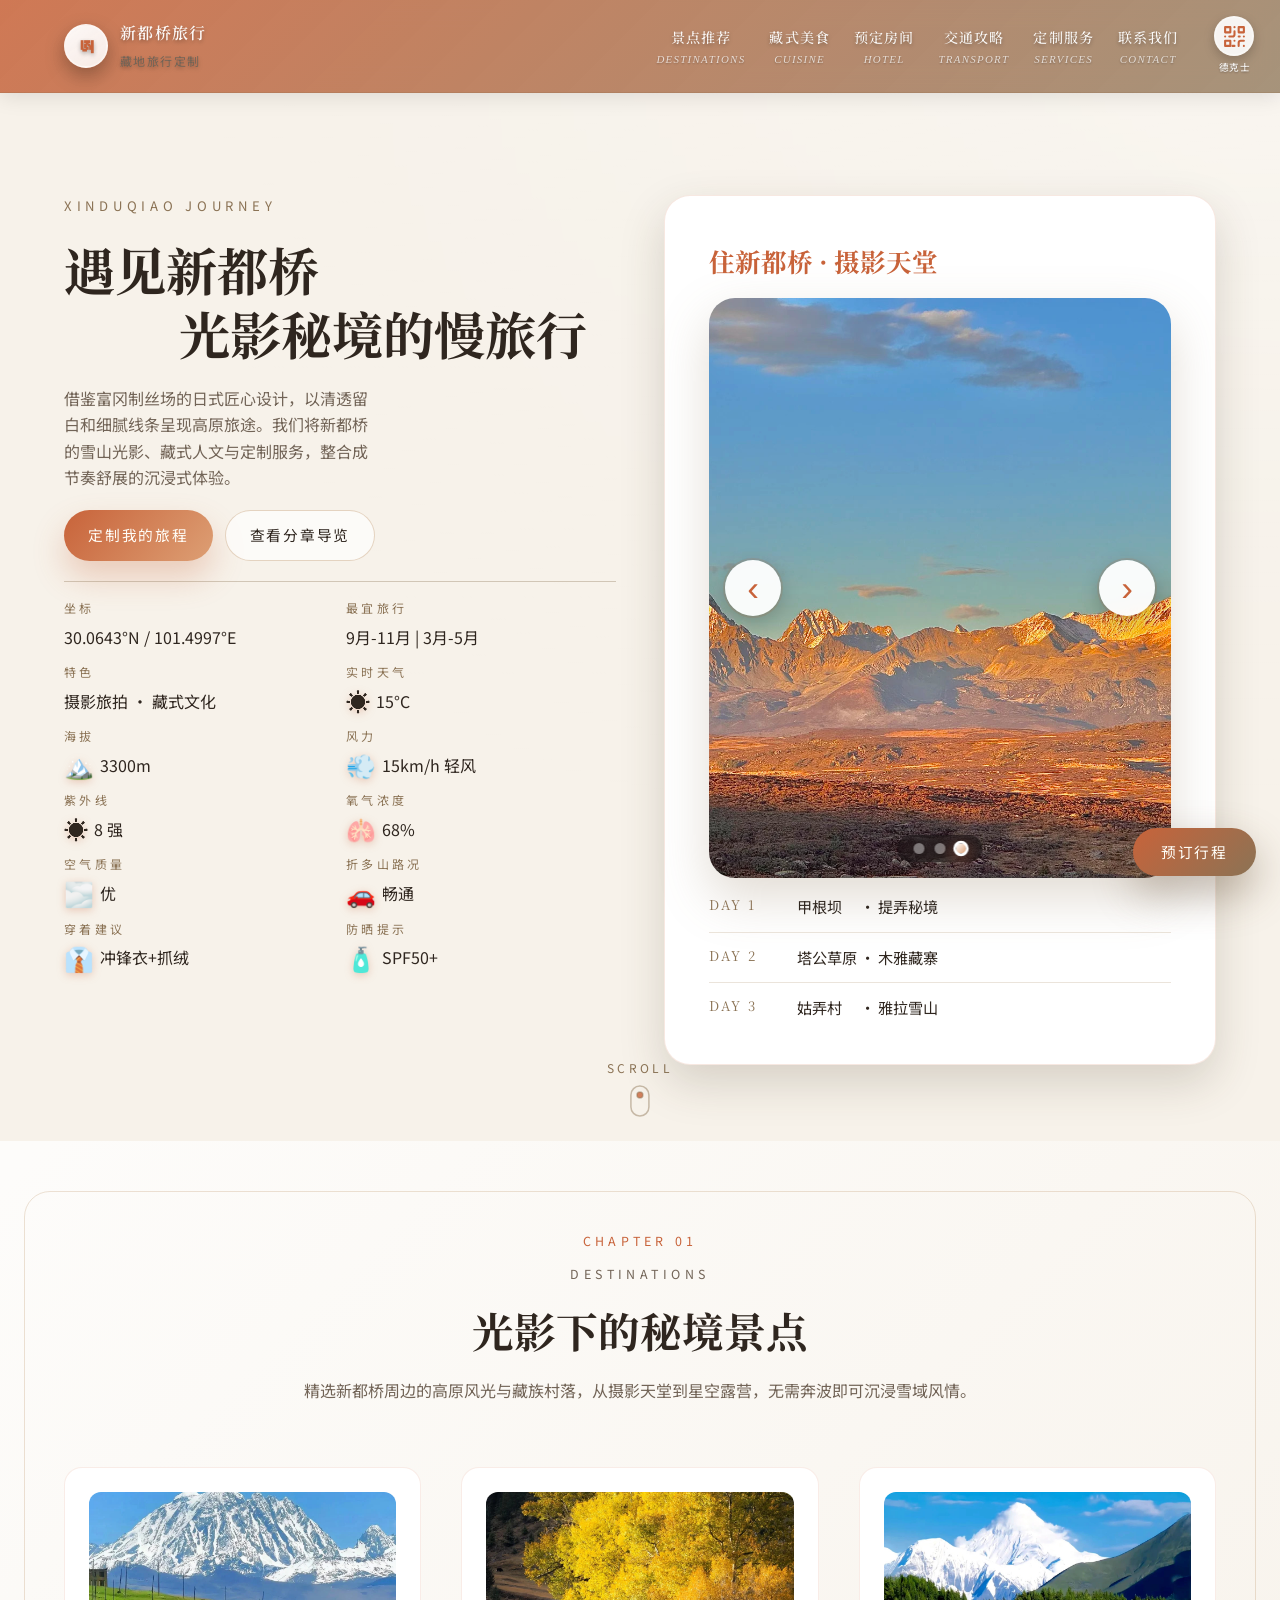
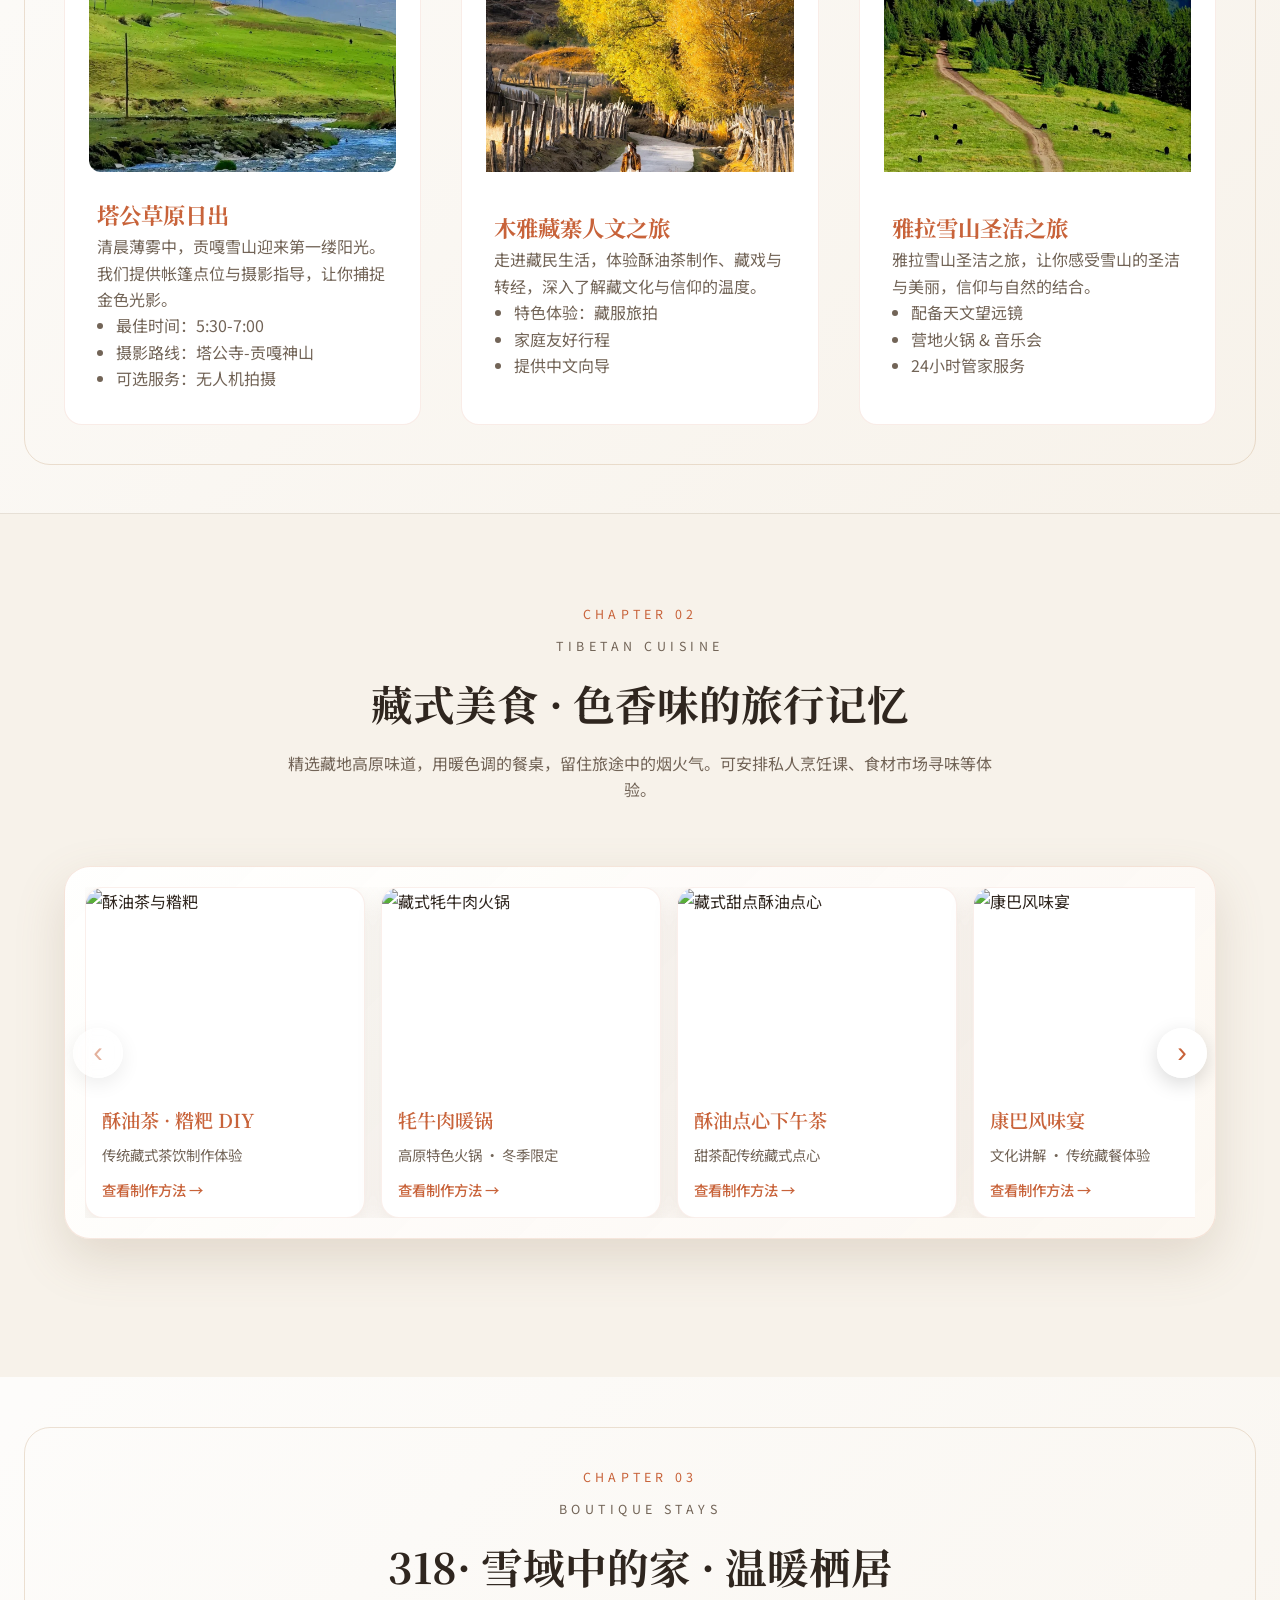
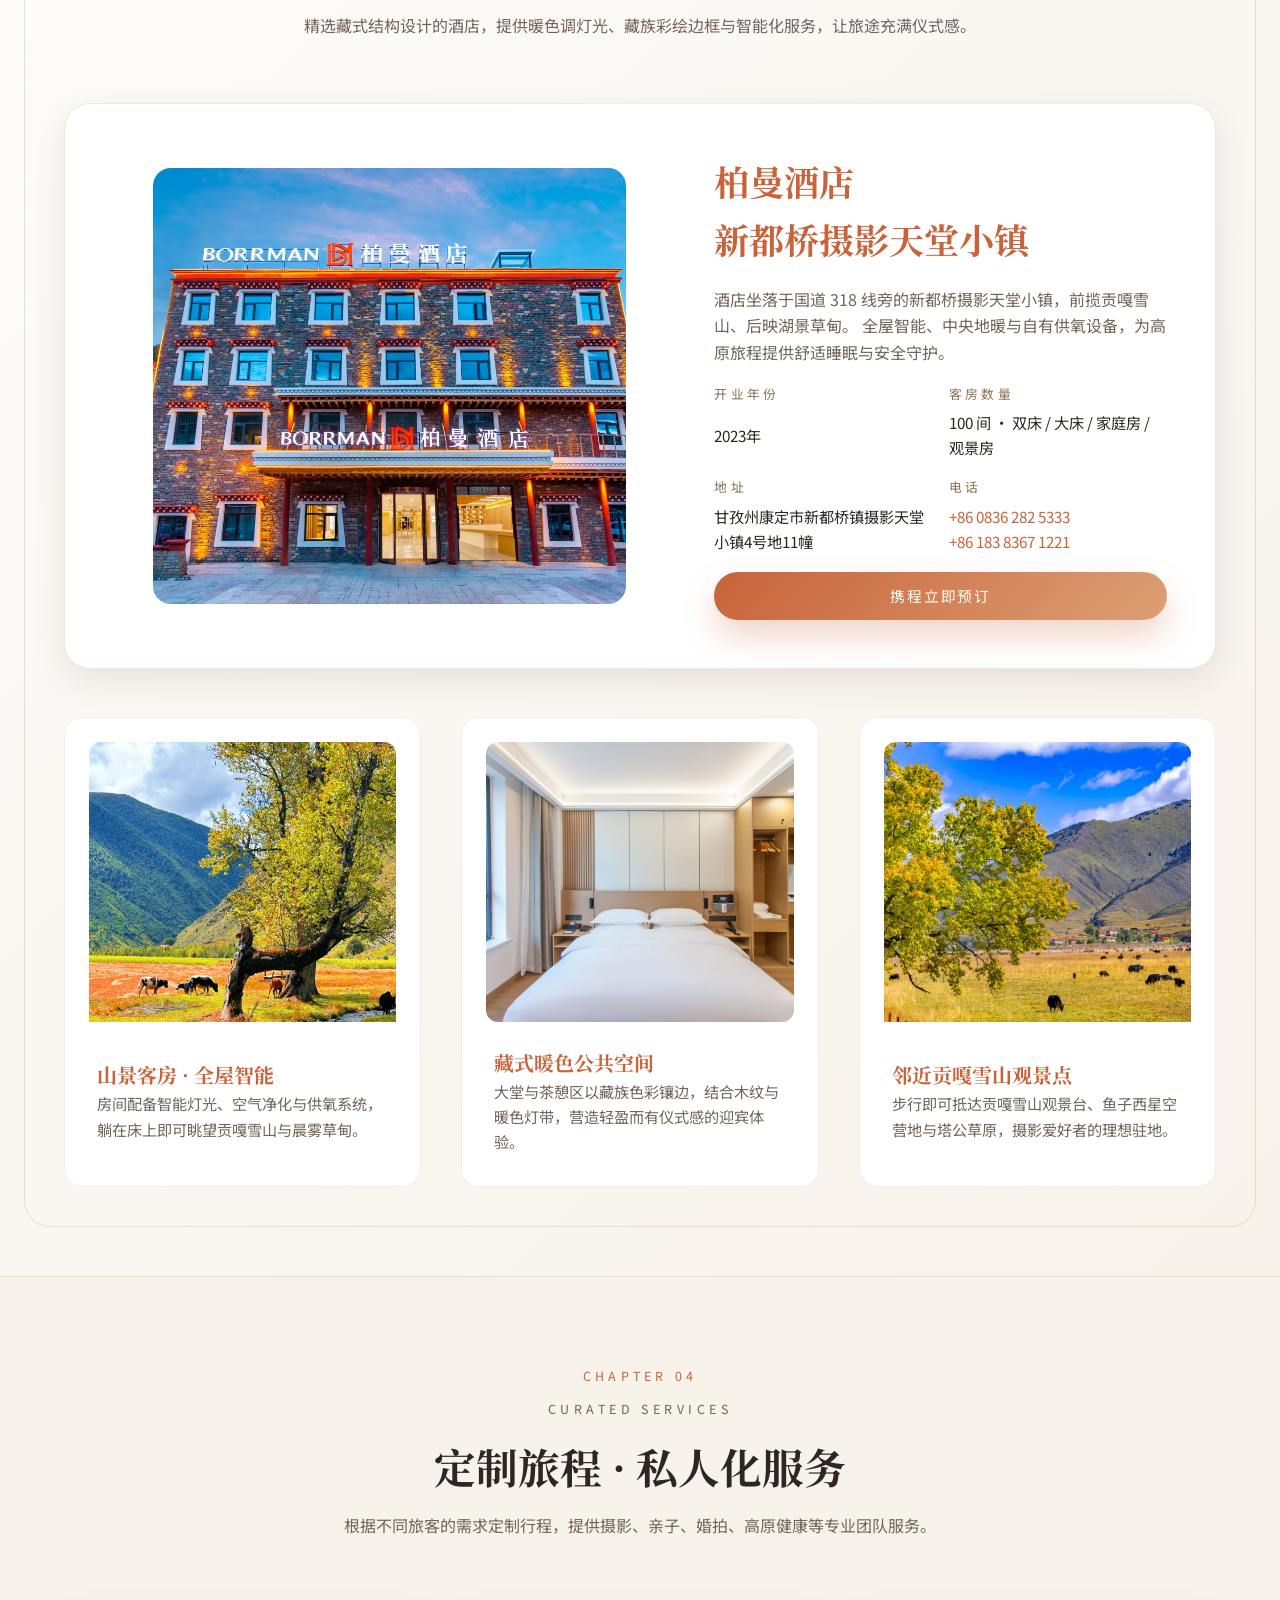
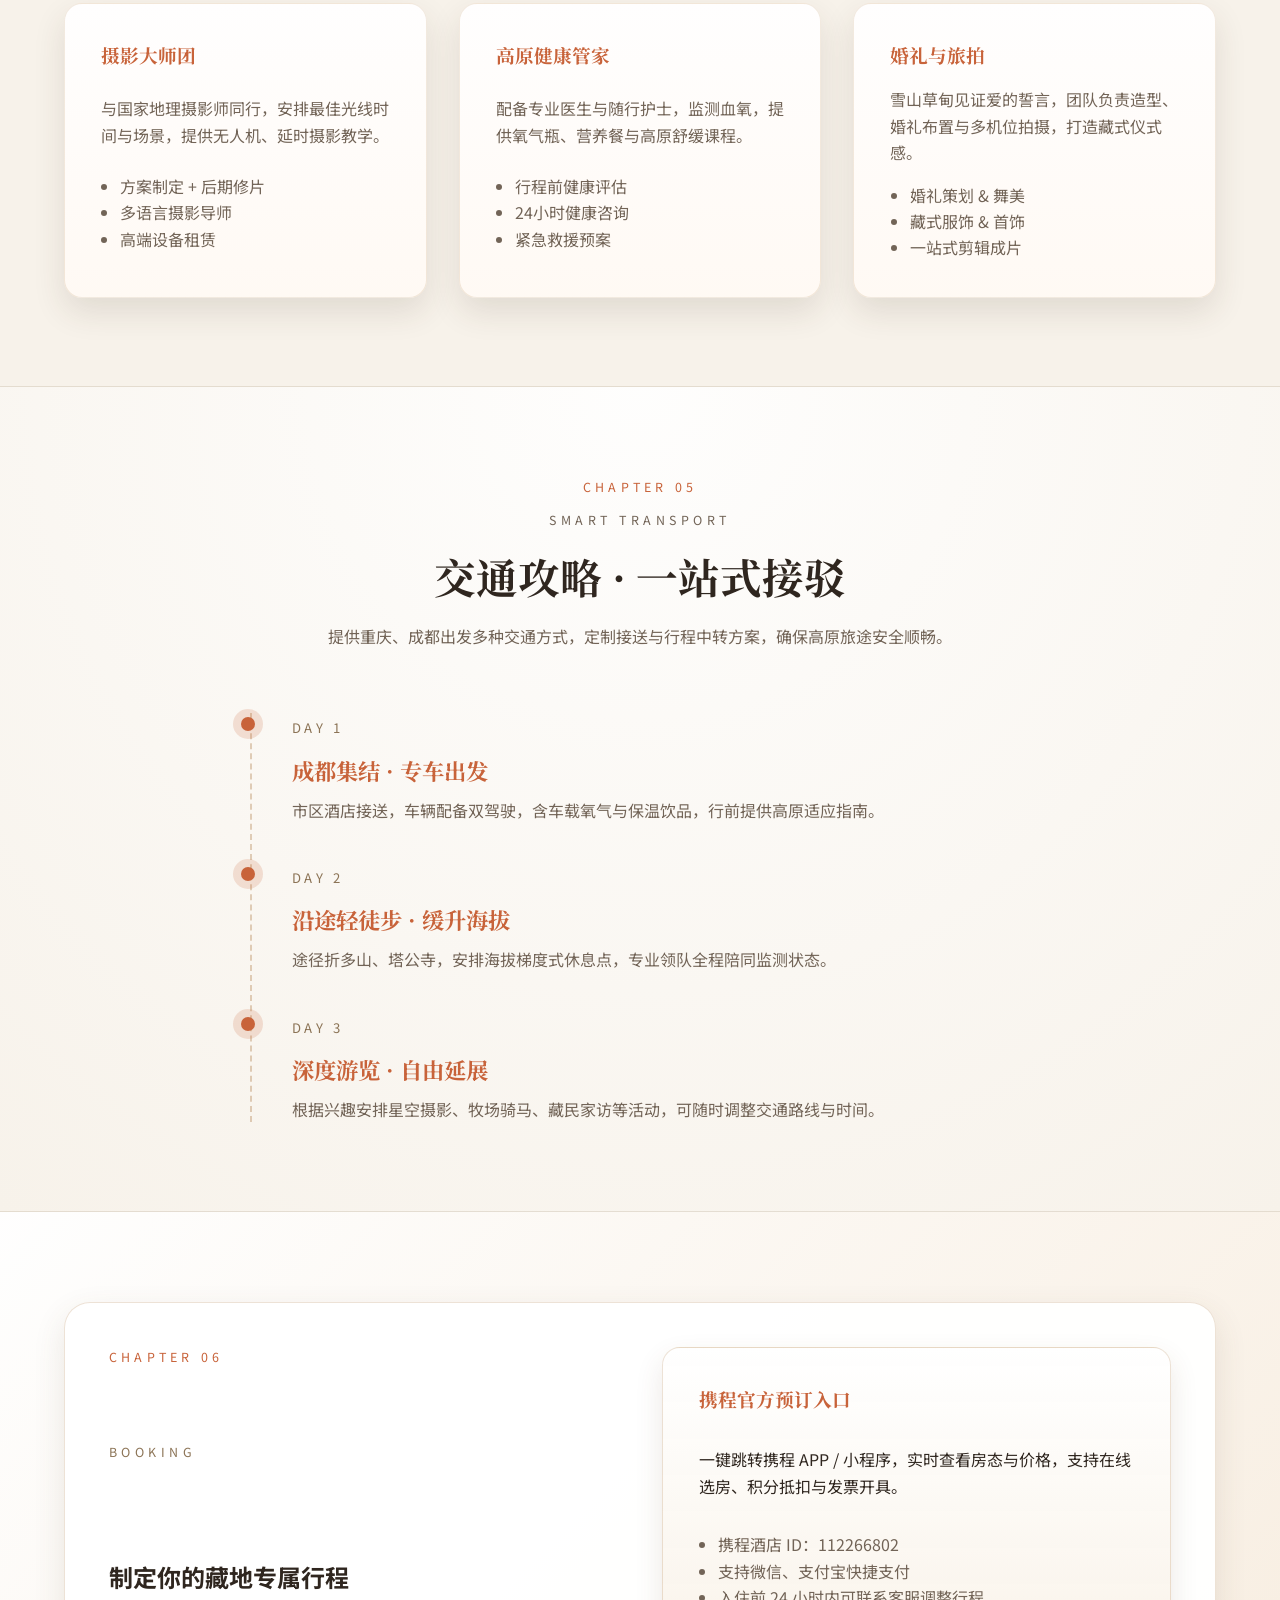
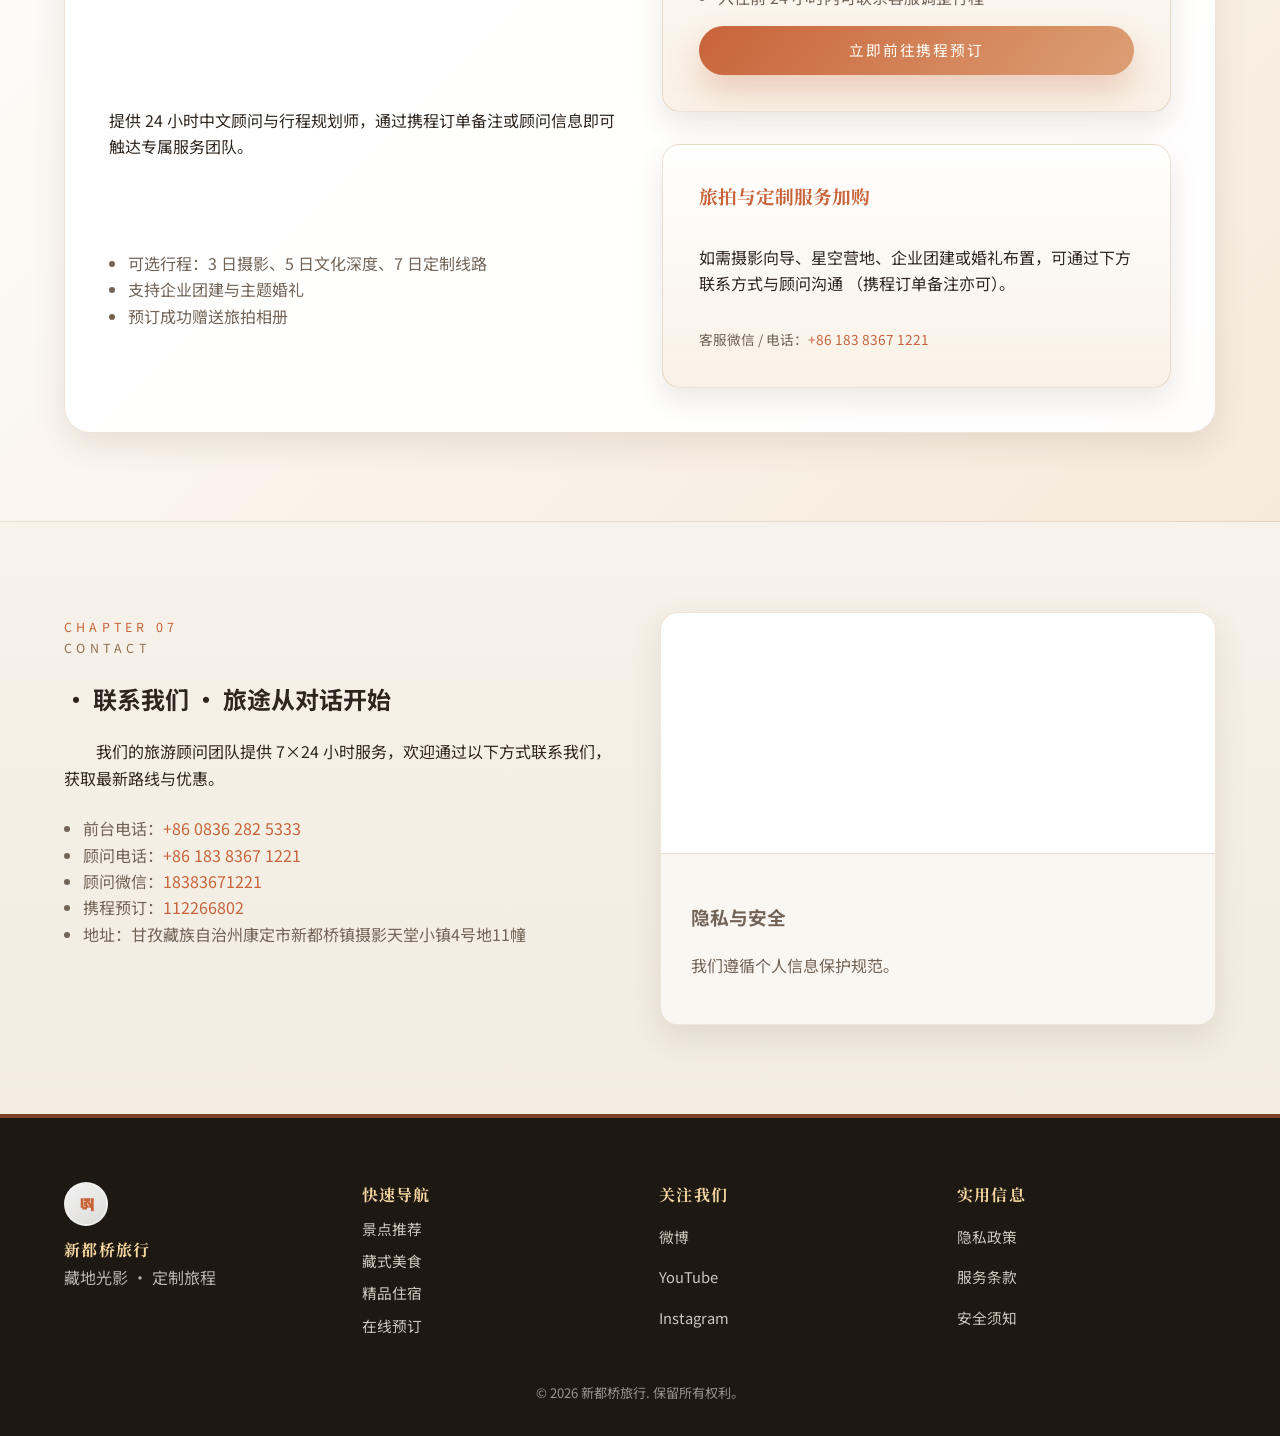
==== commit 7775cda4: "✨ 新增德克士扫码功能和导航栏背景优化 🎯 新增功能： - 导航栏右侧德克士二维码扫码功能 - 悬停弹出二维码图片和文字提示 - 点击切换显示/隐藏功能 - 支持键盘ESC键和外部点击关闭 - 移动端" ====
--- a/index.html
+++ b/index.html
@@ -124,11 +124,35 @@
           <ul>
             <li><a href="#destinations"><span class="nav-label">景点推荐<small>Destinations</small></span></a></li>
             <li><a href="#food"><span class="nav-label">藏式美食<small>Cuisine</small></span></a></li>
-            <li><a href="#stays"><span class="nav-label">精品住宿<small>Stays</small></span></a></li>
+            <li><a href="#stays"><span class="nav-label">预定房间<small>Hotel</small></span></a></li>
             <li><a href="#transport"><span class="nav-label">交通攻略<small>Transport</small></span></a></li>
             <li><a href="#services"><span class="nav-label">定制服务<small>Services</small></span></a></li>
-            <li><a href="#contact"><span class="nav-label">联系我们<small>Contact</small></span></a></li>
-            <li><a href="https://hotels.ctrip.com/hotels/detail/?cityEnName=Kangding&amp;cityId=4130&amp;hotelId=112266802&amp;checkIn=2025-10-09&amp;checkOut=2025-10-10&amp;adult=1&amp;children=0&amp;crn=1&amp;ages=&amp;curr=CNY&amp;barcurr=CNY&amp;masterhotelid_tracelogid=100053755-0a18611e-488887-12456&amp;detailFilters=17%7C1~17~1*undefined%7C~undefined~*80%7C2~80~2*29%7C1~29~1%7C1&amp;hotelType=normal&amp;display=incavg&amp;subStamp=1485&amp;isCT=true&amp;isFirstEnterDetail=T" class="btn btn--primary"target="_blank" rel="noopener noreferrer">立即预订</a></li>
+            <li><a href="#contact"><span class="nav-label">联系我们<small>Contact</small></span></a></li>            
+            <li class="qr-icon">
+              <span class="qr-trigger" title="扫码关注德克士">
+                <svg width="25" height="25" viewBox="0 0 24 24" fill="none" stroke="currentColor" stroke-width="2" stroke-linecap="round" stroke-linejoin="round">
+                  <rect x="3" y="3" width="5" height="5"/>
+                  <rect x="16" y="3" width="5" height="5"/>
+                  <rect x="3" y="16" width="5" height="5"/>
+                  <path d="M21 16h-3a2 2 0 0 0-2 2v3"/>
+                  <path d="M21 21v.01"/>
+                  <path d="M12 7v3a2 2 0 0 1-2 2H7"/>
+                  <path d="M3 12h.01"/>
+                  <path d="M12 3h.01"/>
+                  <path d="M12 16v.01"/>
+                  <path d="M16 12h1"/>
+                  <path d="M21 12v.01"/>
+                  <path d="M12 21h-2"/>
+                </svg>
+              </span>
+              <small>德克士</small>
+              <div class="qr-popup">
+                <div class="qr-popup__content">
+                  <img src="./assets/images/dicos.png" alt="德克士二维码" />
+                  <p>新都桥·德克士！</p>
+                </div>
+              </div>
+            </li>
           </ul>
         </nav>
       </div>
@@ -158,7 +182,7 @@
               </div>
               <div>
                 <span class="hero__meta-label">特色</span>
-                <span>摄影旅拍 · 藏式文化 · 私人管家</span>
+                <span>摄影旅拍 · 藏式文化 </span>
               </div>
               <div>
                 <span class="hero__meta-label">实时天气</span>
@@ -240,7 +264,7 @@
                       <div class="gallery-caption">新都桥地图 318国道</div>
                     </div>
                     <div class="gallery-slide">
-                      <img src="https://images.unsplash.com/photo-1506905925346-21bda4d32df4?auto=format&fit=crop&w=1200&q=80" alt="新都桥日出金山">
+                      <img src="./assets/images/richu.jpg" alt="新都桥日出金山">
                       <div class="gallery-caption">新都桥日出 · 光影秘境</div>
                     </div>
                   </div>
@@ -452,7 +476,7 @@
                 />
               </figure>
               <div class="stay-feature__content">
-                <h3>柏曼酒店（康定新都桥摄影天堂小镇店）</h3>
+                <h3>柏曼酒店<br>新都桥摄影天堂小镇</h3>
                 <p>
                   酒店坐落于国道 318 线旁的新都桥摄影天堂小镇，前揽贡嘎雪山、后映湖景草甸。
                   全屋智能、中央地暖与自有供氧设备，为高原旅程提供舒适睡眠与安全守护。
@@ -736,7 +760,6 @@
       </p>
     </footer>
     <a class="btn btn--floating" href="#booking" aria-label="快速预订">预订行程</a>
-    
     <!-- 图片灯箱 -->
     <div class="lightbox" id="lightbox">
       <button class="lightbox__close" aria-label="关闭">×</button>
--- a/assets/css/style.css
+++ b/assets/css/style.css
@@ -80,8 +80,11 @@
   top: 0;
   z-index: 20;
   backdrop-filter: blur(15px);
-  background: rgba(247, 242, 234, 0.88);
+  background: 
+    linear-gradient(135deg, rgba(200, 99, 58, 0.85), rgba(139, 115, 85, 0.75)),
+    url('./assets/images/richu.jpg') center/cover no-repeat;
   border-bottom: 1px solid rgba(139, 115, 85, 0.25);
+  box-shadow: 0 4px 20px rgba(0, 0, 0, 0.1);
 }
 
 .site-header .container {
@@ -100,20 +103,22 @@
   display: inline-flex;
   align-items: center;
   gap: calc(var(--space-unit) * 3);
-  color: var(--color-text);
+  color: rgba(255, 255, 255, 0.95);
+  text-shadow: 0 2px 4px rgba(0, 0, 0, 0.3);
 }
 
 .brand__logo {
   width: 44px;
   height: 44px;
   border-radius: 50%;
-  background: linear-gradient(145deg, #f5c98b, #b7623c);
+  background: linear-gradient(145deg, rgba(255, 255, 255, 0.95), rgba(255, 255, 255, 0.85));
   display: grid;
   place-items: center;
-  color: #fffdf7;
+  color: var(--color-primary);
   font-size: 1.7rem;
   font-weight: 700;
-  box-shadow: 0 14px 24px rgba(199, 99, 58, 0.35);
+  box-shadow: 0 8px 20px rgba(0, 0, 0, 0.3);
+  border: 2px solid rgba(255, 255, 255, 0.3);
   animation: logo-pulse 2.5s ease-in-out infinite;
 }
 
@@ -170,13 +175,14 @@
 }
 
 .site-nav a {
-  color: var(--color-text);
+  color: rgba(255, 255, 255, 0.95);
   font-weight: 500;
   letter-spacing: 0.08em;
   font-size: 0.88rem;
   position: relative;
   padding-bottom: calc(var(--space-unit) * 1.5);
   transition: all 0.4s cubic-bezier(0.4, 0, 0.2, 1);
+  text-shadow: 0 2px 4px rgba(0, 0, 0, 0.3);
 }
 
 .nav-label {
@@ -193,9 +199,10 @@
   font-size: 0.68rem;
   font-weight: 400;
   letter-spacing: 0.12em;
-  color: var(--color-muted);
+  color: rgba(255, 255, 255, 0.8);
   text-transform: uppercase;
-  opacity: 0.75;
+  opacity: 0.9;
+  text-shadow: 0 1px 2px rgba(0, 0, 0, 0.3);
   transition: all 0.35s ease;
   font-style: italic;
 }
@@ -215,15 +222,17 @@
 
 .site-nav a:hover,
 .site-nav a:focus-visible {
-  color: var(--color-primary);
+  color: rgba(255, 255, 255, 1);
   transform: translateY(-2px);
+  text-shadow: 0 2px 6px rgba(0, 0, 0, 0.4);
 }
 
 .site-nav a:hover .nav-label small,
 .site-nav a:focus-visible .nav-label small {
-  color: var(--color-primary-soft);
+  color: rgba(255, 255, 255, 1);
   opacity: 1;
   transform: scale(1.05);
+  text-shadow: 0 1px 3px rgba(0, 0, 0, 0.4);
 }
 
 .site-nav a:hover::after,
@@ -243,6 +252,151 @@
 
 .site-nav a.btn:hover {
   transform: translateY(-4px);
+}
+
+/* QR Code Icon */
+.qr-icon {
+  position: relative;
+  margin-left: calc(var(--space-unit) * 3);
+  display: flex;
+  flex-direction: column;
+  align-items: center;
+  gap: calc(var(--space-unit) * 1);
+}
+
+.qr-icon small {
+  font-size: 0.6rem;
+  color: rgba(255, 255, 255, 0.9);
+  font-weight: 500;
+  text-shadow: 0 1px 2px rgba(0, 0, 0, 0.3);
+  letter-spacing: 0.05em;
+}
+
+.qr-trigger {
+  display: flex;
+  align-items: center;
+  justify-content: center;
+  width: 40px;
+  height: 40px;
+  border-radius: 50%;
+  background: rgba(255, 255, 255, 0.9);
+  color: var(--color-primary);
+  cursor: pointer;
+  transition: all 0.3s ease;
+  border: 2px solid rgba(255, 255, 255, 0.3);
+  box-shadow: 0 4px 12px rgba(0, 0, 0, 0.2);
+}
+
+.qr-trigger:hover {
+  background: var(--color-primary);
+  color: #fff;
+  transform: scale(1.1);
+  box-shadow: 0 4px 12px rgba(200, 99, 58, 0.3);
+}
+
+.qr-trigger svg {
+  transition: transform 0.3s ease;
+}
+
+.qr-trigger:hover svg {
+  transform: rotate(5deg);
+}
+
+/* QR Popup */
+.qr-popup {
+  position: absolute;
+  top: 100%;
+  right: 0;
+  margin-top: calc(var(--space-unit) * 2);
+  opacity: 0;
+  visibility: hidden;
+  transform: translateY(-10px) scale(0.95);
+  transition: all 0.3s cubic-bezier(0.4, 0, 0.2, 1);
+  z-index: 1000;
+  pointer-events: none;
+}
+
+.qr-icon:hover .qr-popup {
+  opacity: 1;
+  visibility: visible;
+  transform: translateY(0) scale(1);
+  pointer-events: auto;
+}
+
+.qr-popup__content {
+  background: var(--color-paper);
+  border-radius: var(--radius-md);
+  padding: calc(var(--space-unit) * 4);
+  box-shadow: 
+    0 20px 40px rgba(0, 0, 0, 0.15),
+    0 0 0 1px rgba(200, 99, 58, 0.1);
+  border: 1px solid rgba(200, 99, 58, 0.15);
+  text-align: center;
+  min-width: 200px;
+  position: relative;
+}
+
+.qr-popup__content::before {
+  content: '';
+  position: absolute;
+  top: -8px;
+  right: 20px;
+  width: 16px;
+  height: 16px;
+  background: var(--color-paper);
+  border: 1px solid rgba(200, 99, 58, 0.15);
+  border-bottom: none;
+  border-right: none;
+  transform: rotate(45deg);
+}
+
+.qr-popup__content img {
+  width: 150px;
+  height: 150px;
+  border-radius: var(--radius-sm);
+  margin-bottom: calc(var(--space-unit) * 2);
+  box-shadow: 0 4px 12px rgba(0, 0, 0, 0.1);
+}
+
+.qr-popup__content p {
+  margin: 0;
+  font-size: 0.9rem;
+  color: var(--color-primary);
+  font-weight: 500;
+  letter-spacing: 0.05em;
+}
+
+/* QR Popup Animation */
+.qr-popup--active .qr-popup__content {
+  animation: qrPopupBounce 0.4s cubic-bezier(0.68, -0.55, 0.265, 1.55);
+}
+
+@keyframes qrPopupBounce {
+  0% {
+    transform: scale(0.8);
+    opacity: 0;
+  }
+  50% {
+    transform: scale(1.05);
+  }
+  100% {
+    transform: scale(1);
+    opacity: 1;
+  }
+}
+
+/* QR Icon Pulse Animation */
+.qr-trigger {
+  animation: qrIconPulse 3s ease-in-out infinite;
+}
+
+@keyframes qrIconPulse {
+  0%, 100% {
+    box-shadow: 0 0 0 0 rgba(200, 99, 58, 0.4);
+  }
+  50% {
+    box-shadow: 0 0 0 8px rgba(200, 99, 58, 0);
+  }
 }
 
 /* Hero */
@@ -1654,6 +1808,46 @@
     transform: translateX(0);
   }
 
+  .qr-icon {
+    margin-left: 0;
+    margin-top: calc(var(--space-unit) * 2);
+  }
+
+  .qr-icon small {
+    font-size: 0.55rem;
+  }
+
+  .qr-trigger {
+    width: 36px;
+    height: 36px;
+  }
+
+  .qr-popup {
+    right: auto;
+    left: 50%;
+    transform: translateX(-50%) translateY(-10px) scale(0.95);
+  }
+
+  .qr-icon:hover .qr-popup {
+    transform: translateX(-50%) translateY(0) scale(1);
+  }
+
+  .qr-popup__content {
+    min-width: 180px;
+    padding: calc(var(--space-unit) * 3);
+  }
+
+  .qr-popup__content img {
+    width: 120px;
+    height: 120px;
+  }
+
+  .qr-popup__content::before {
+    right: auto;
+    left: 50%;
+    transform: translateX(-50%) rotate(45deg);
+  }
+
   .hero__lead {
     gap: calc(var(--space-unit) * 4);
   }
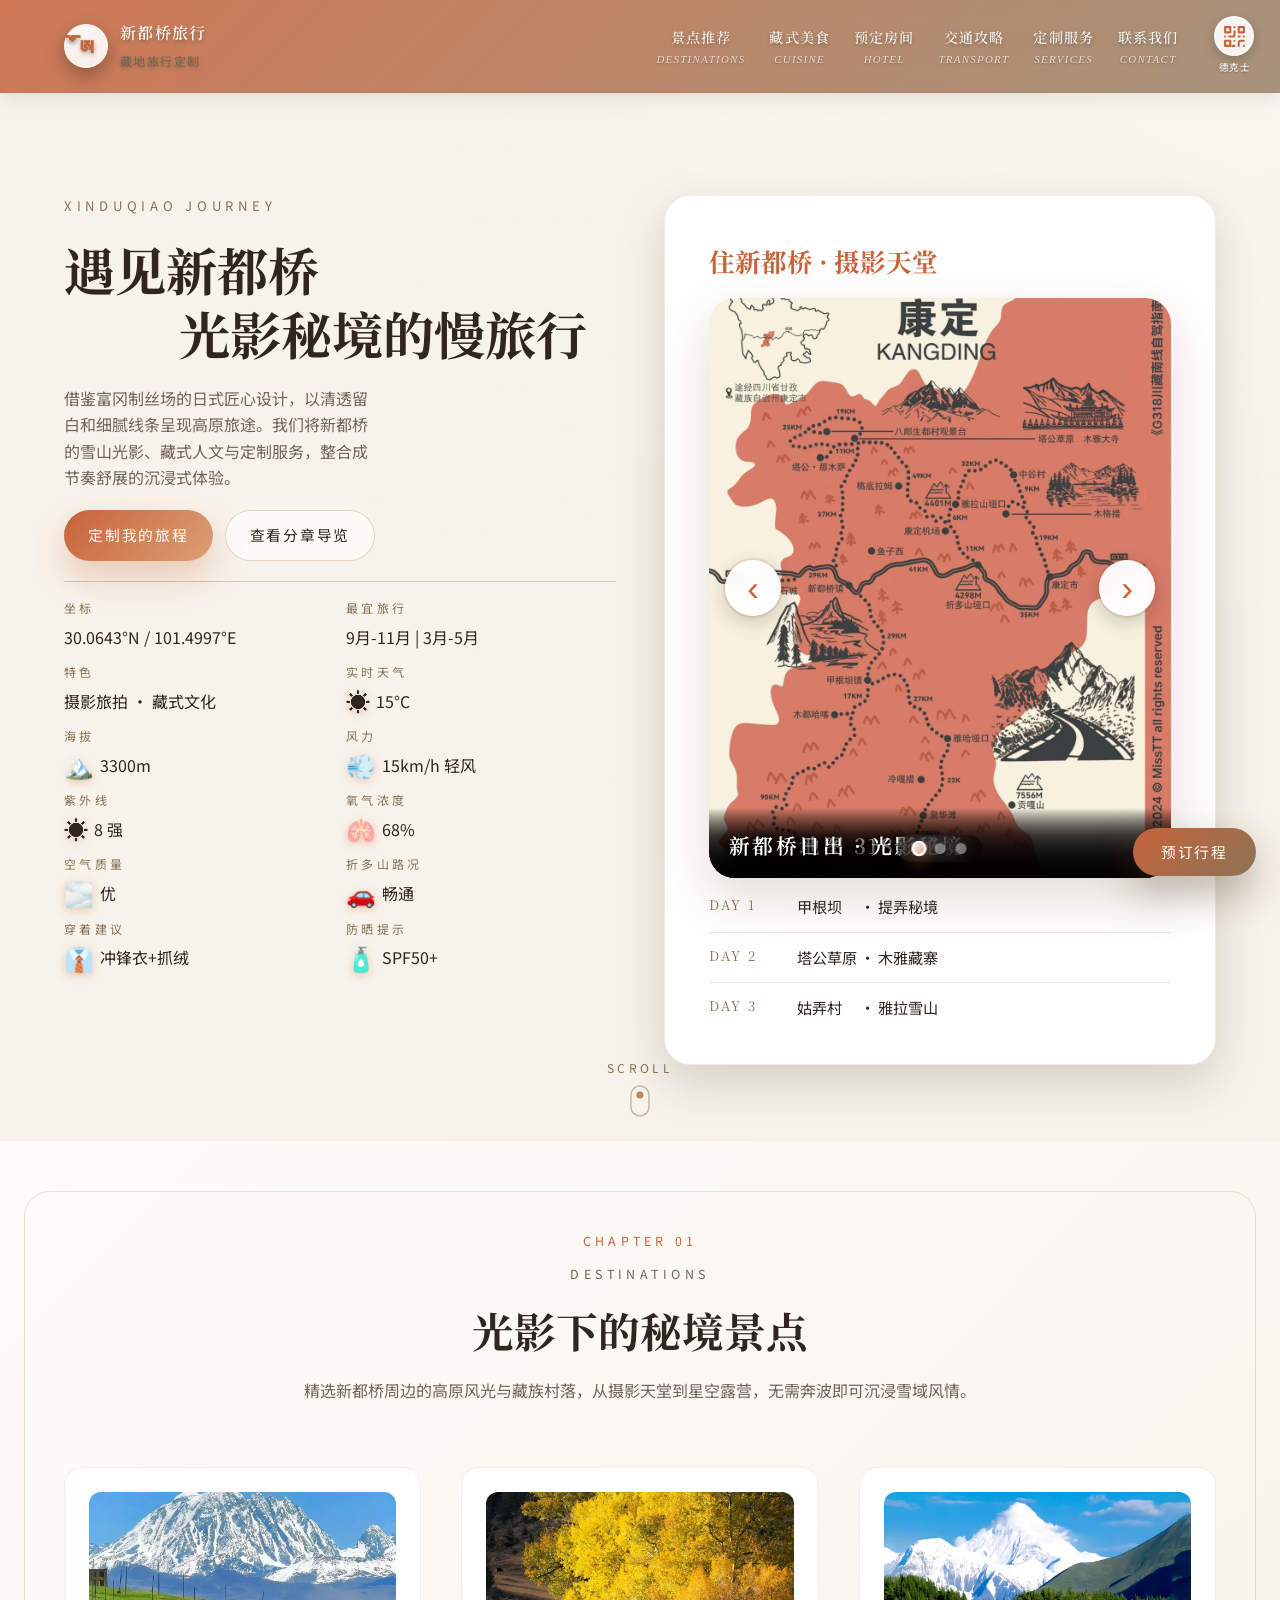
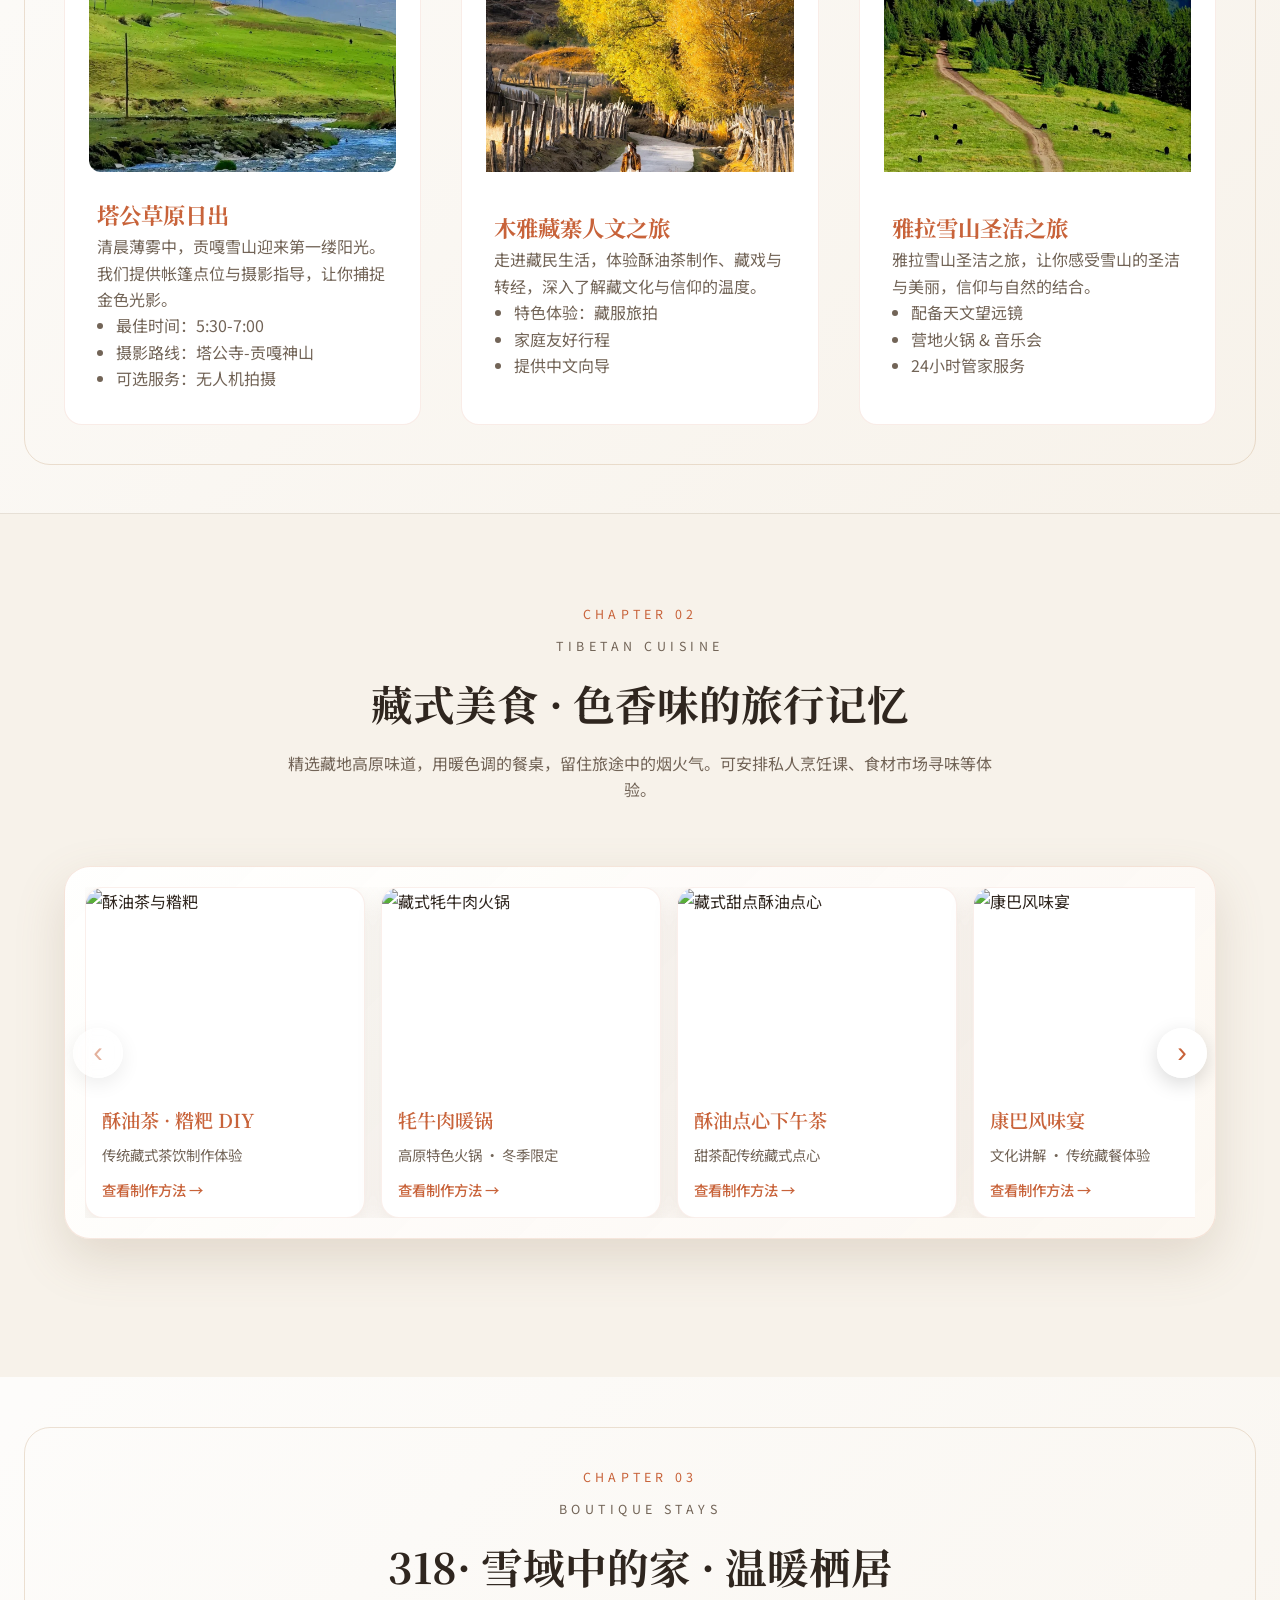
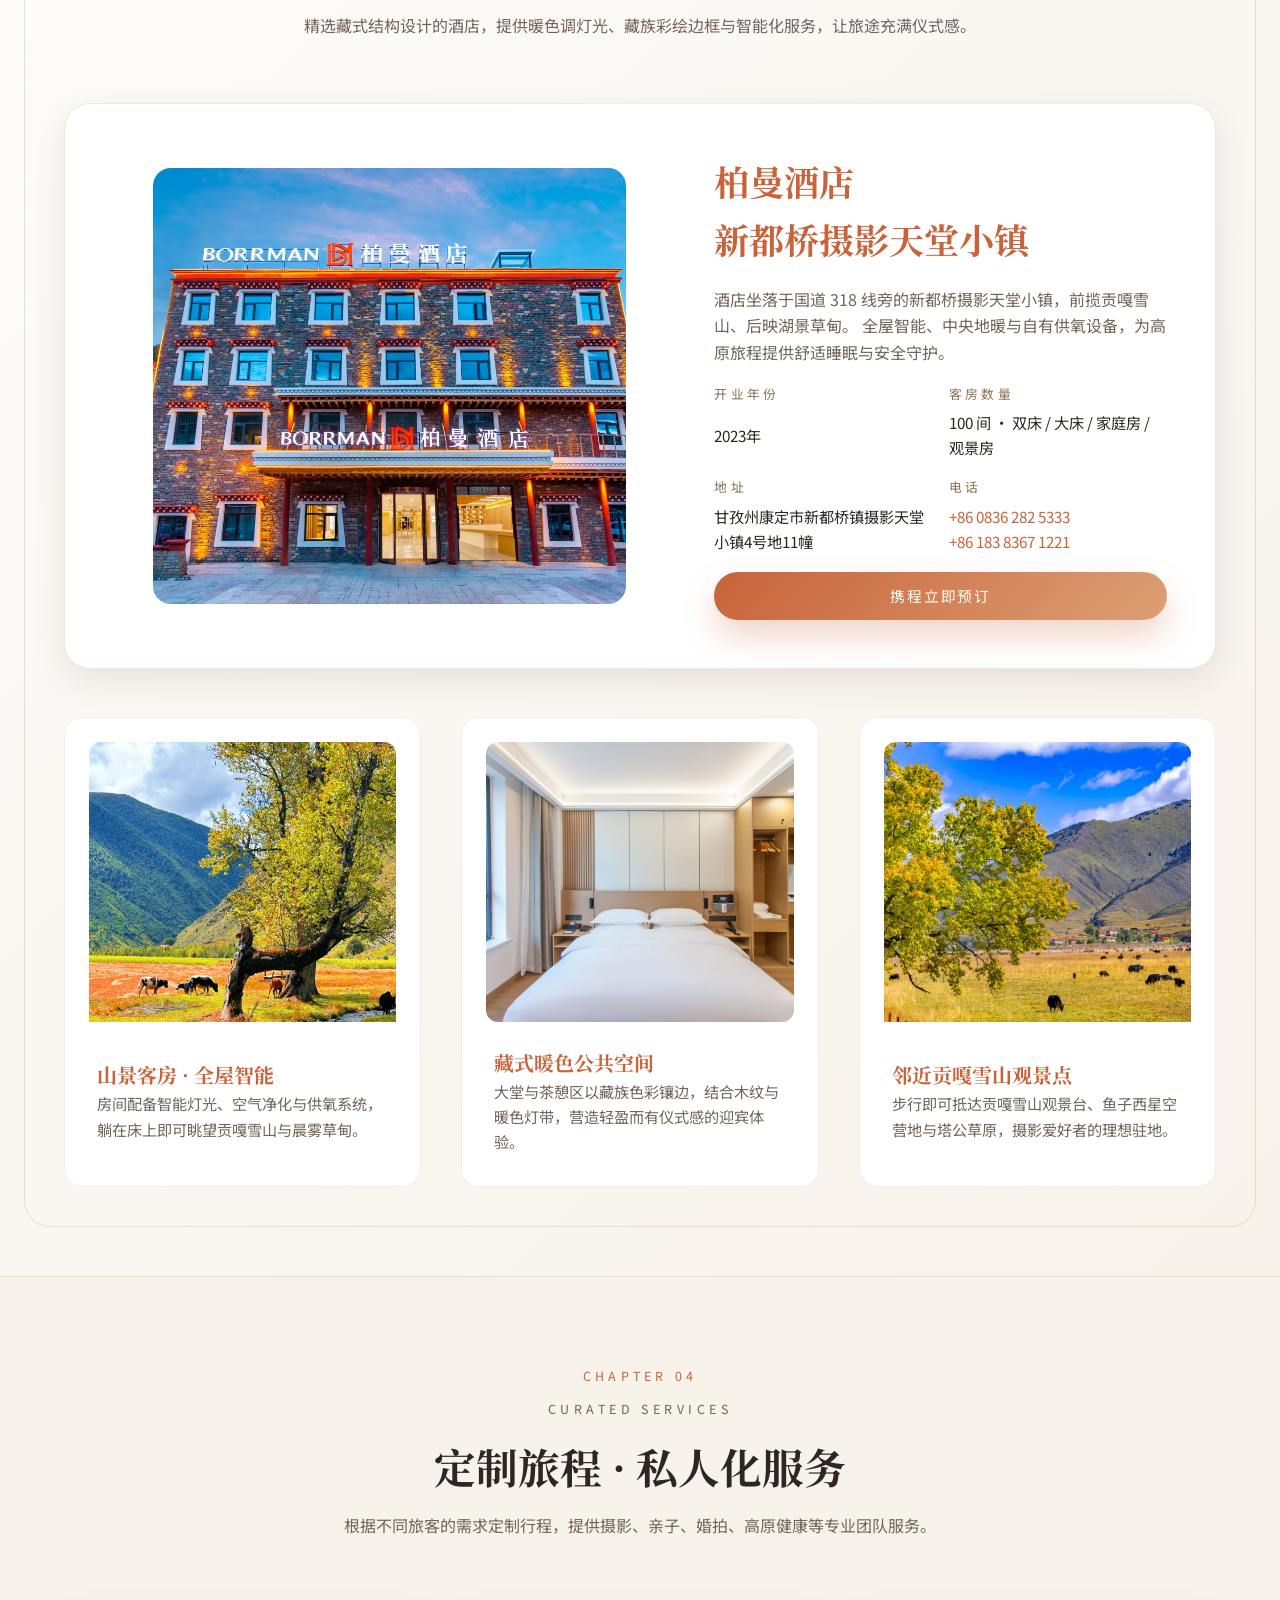
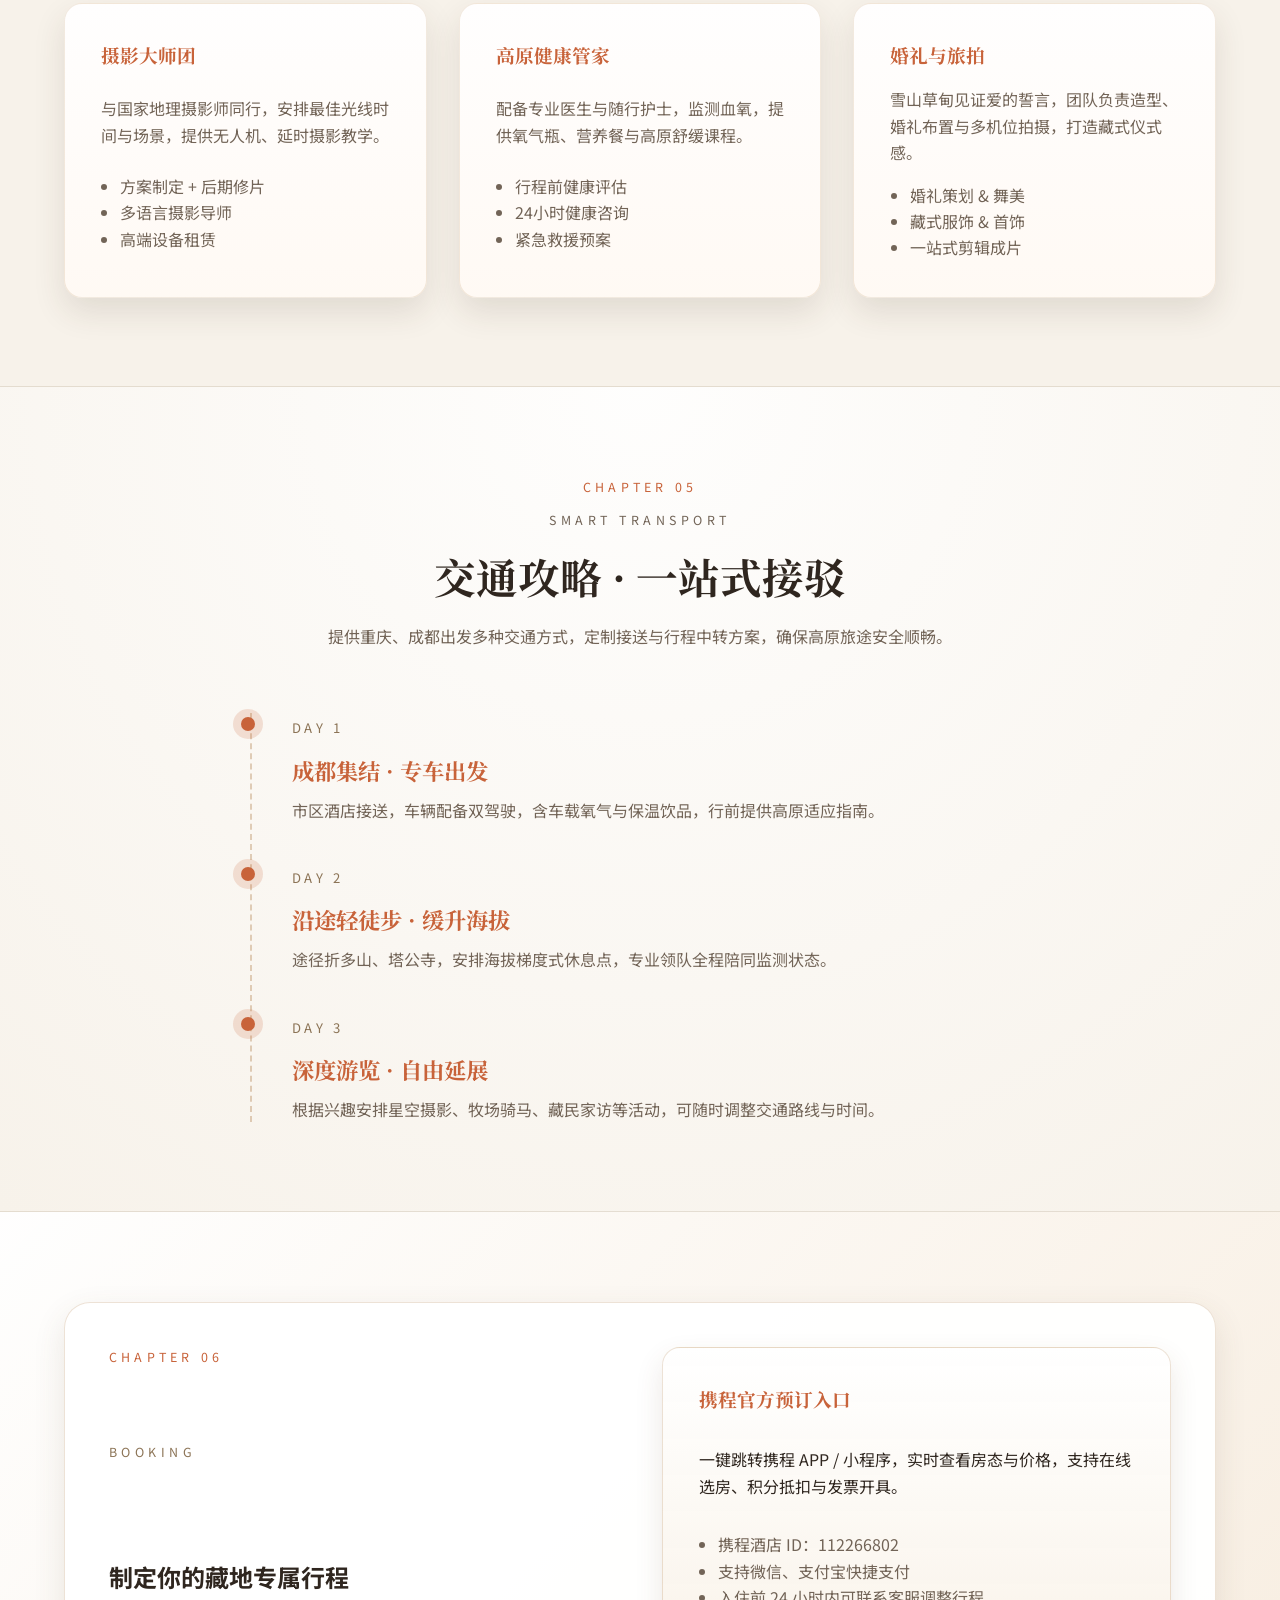
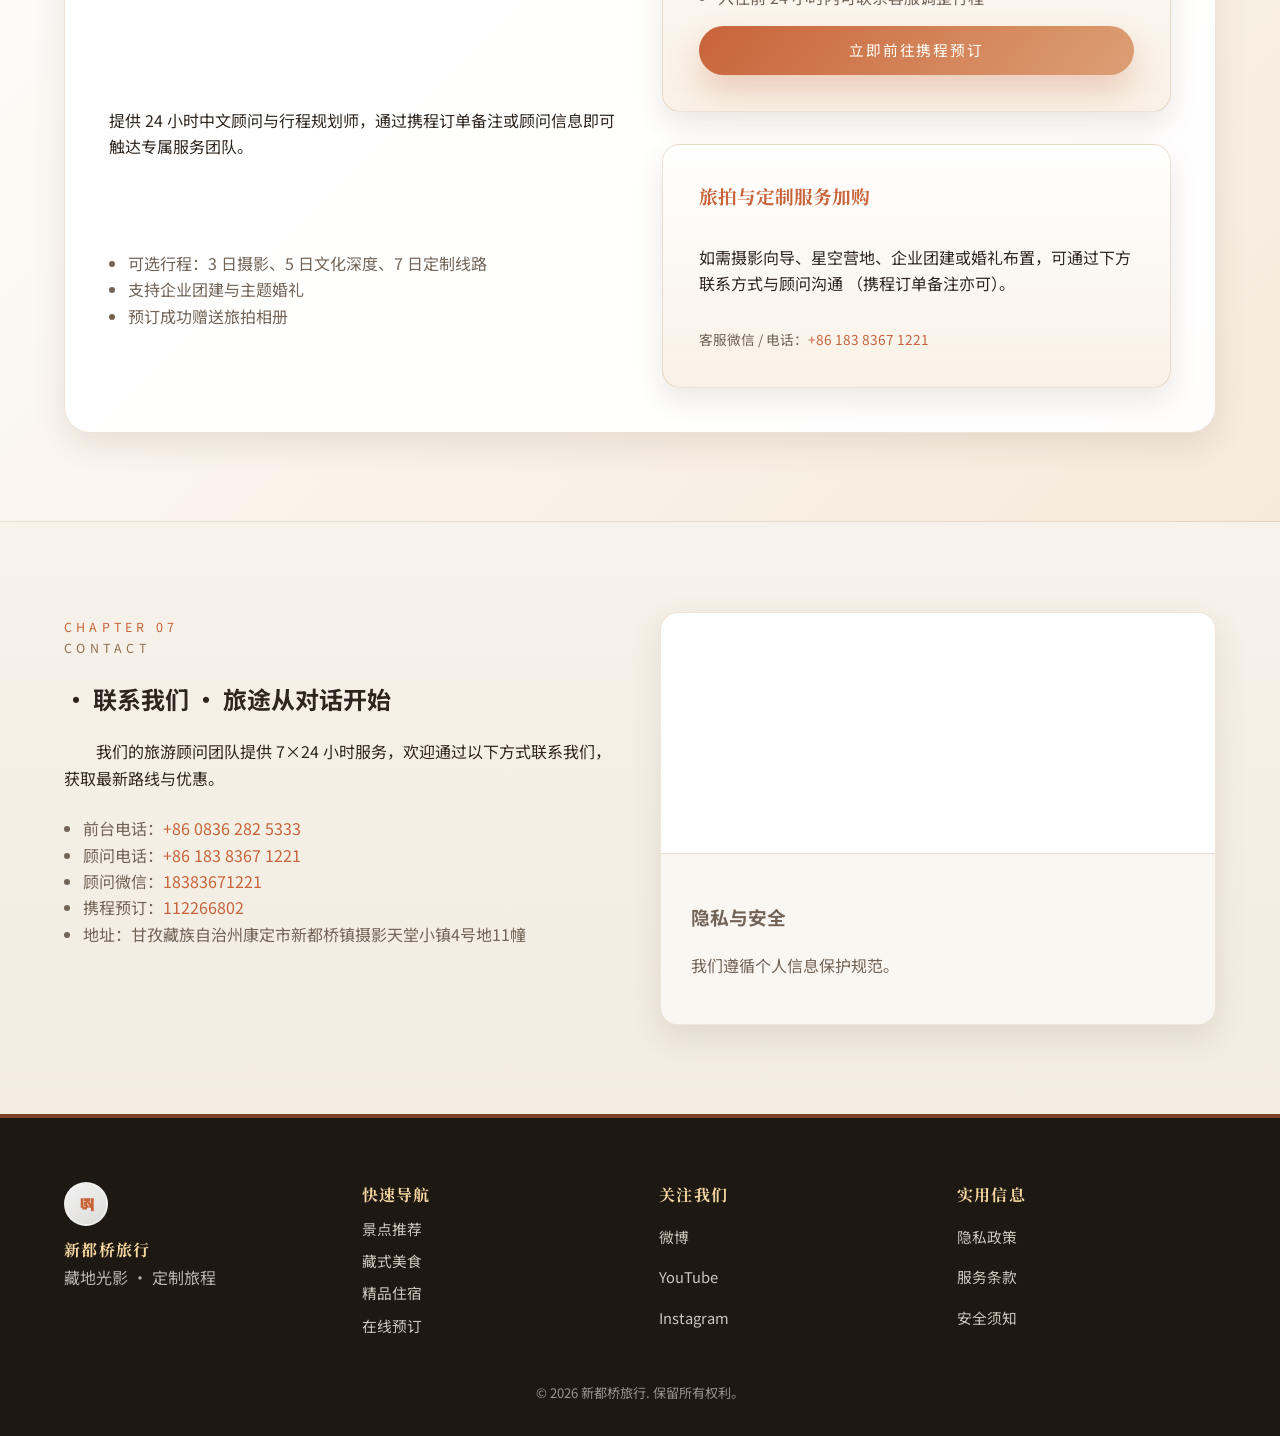
==== commit 7d982d4c: "feat: 添加完整的Docker部署配置 - 添加Dockerfile和docker-compose配置文件 - 支持开发/生产环境分离部署 - 集成Traefik自动HTTPS支持 - 添加Ngi" ====
--- a/index.html
+++ b/index.html
@@ -108,7 +108,7 @@
     <header class="site-header" id="home">
       <div class="container">
         <a class="brand" href="#home" aria-label="新都桥旅行主页">
-          <span class="brand__logo" aria-hidden="true">ཨ</span>
+          <span class="brand__logo" aria-hidden="true">ཨོཾ</span>
           <span class="brand__text">
             <strong>新都桥旅行</strong>
             <small>藏地旅行定制</small>
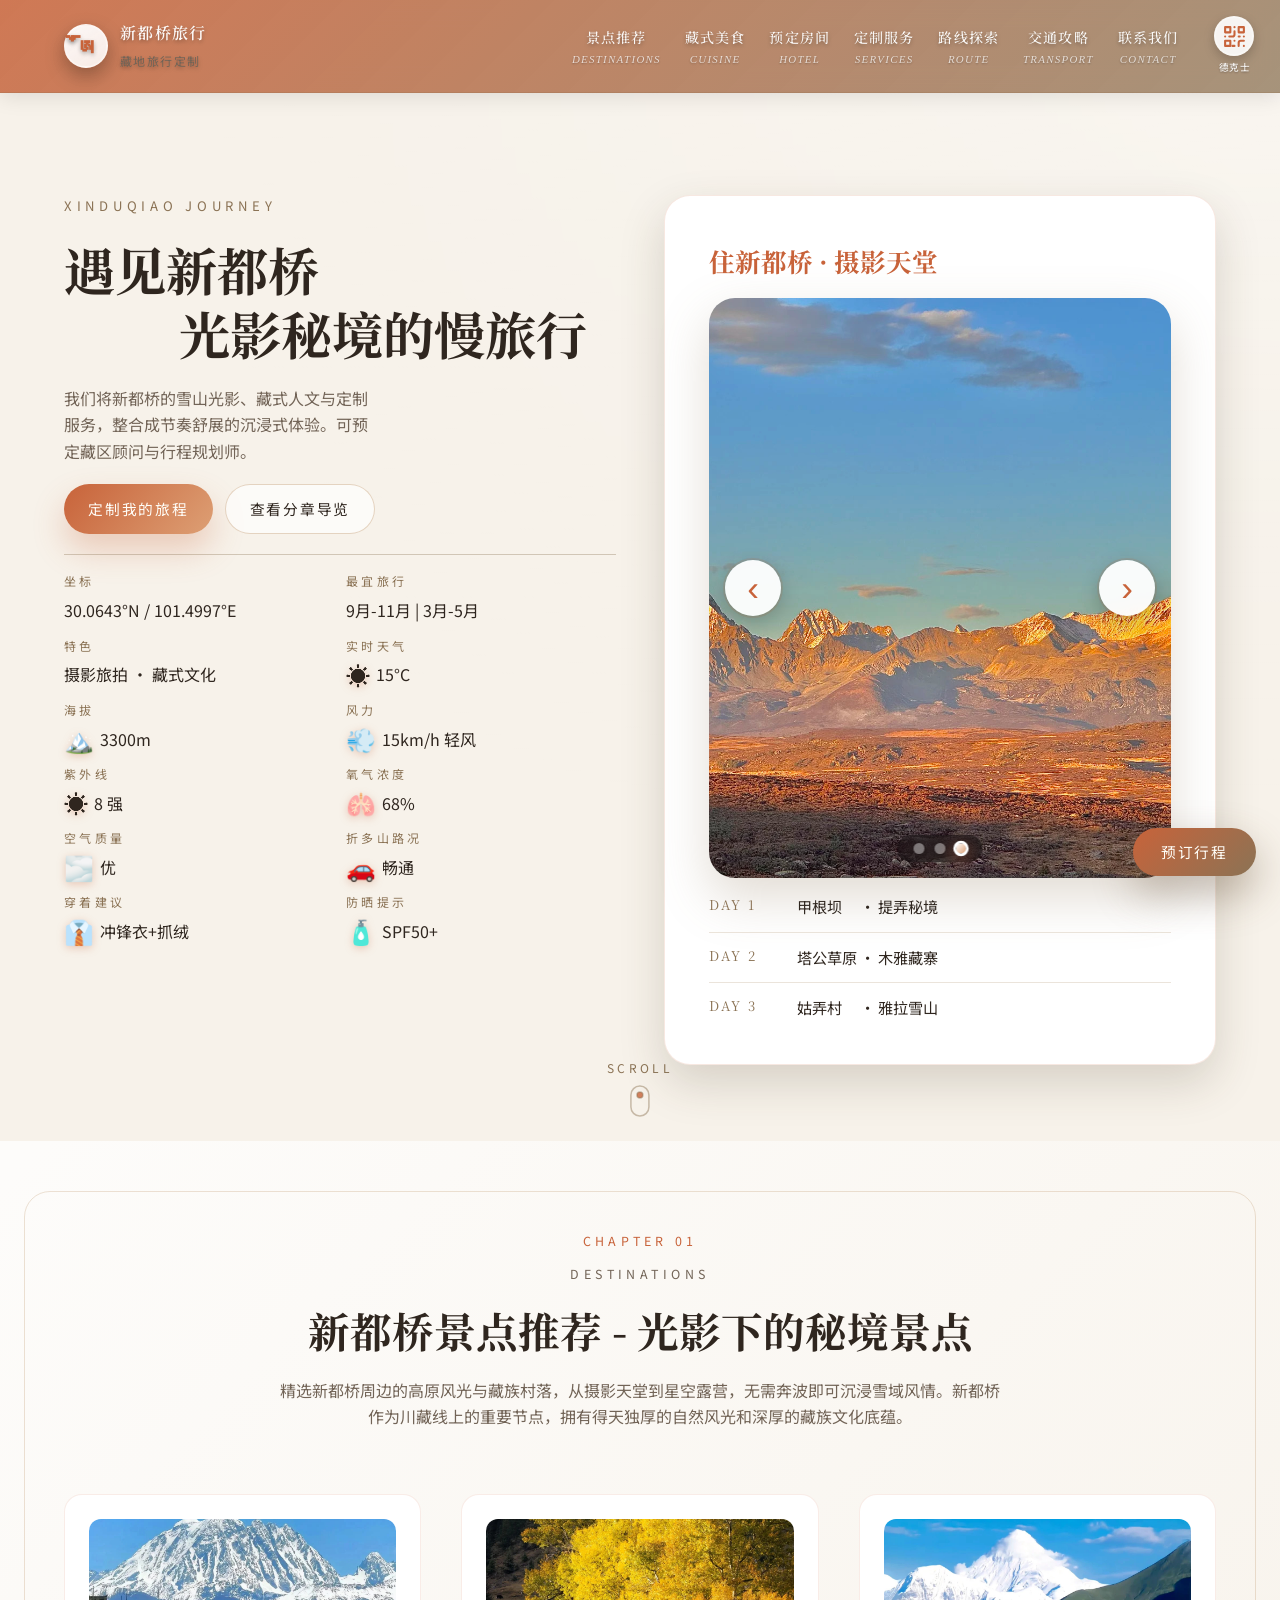
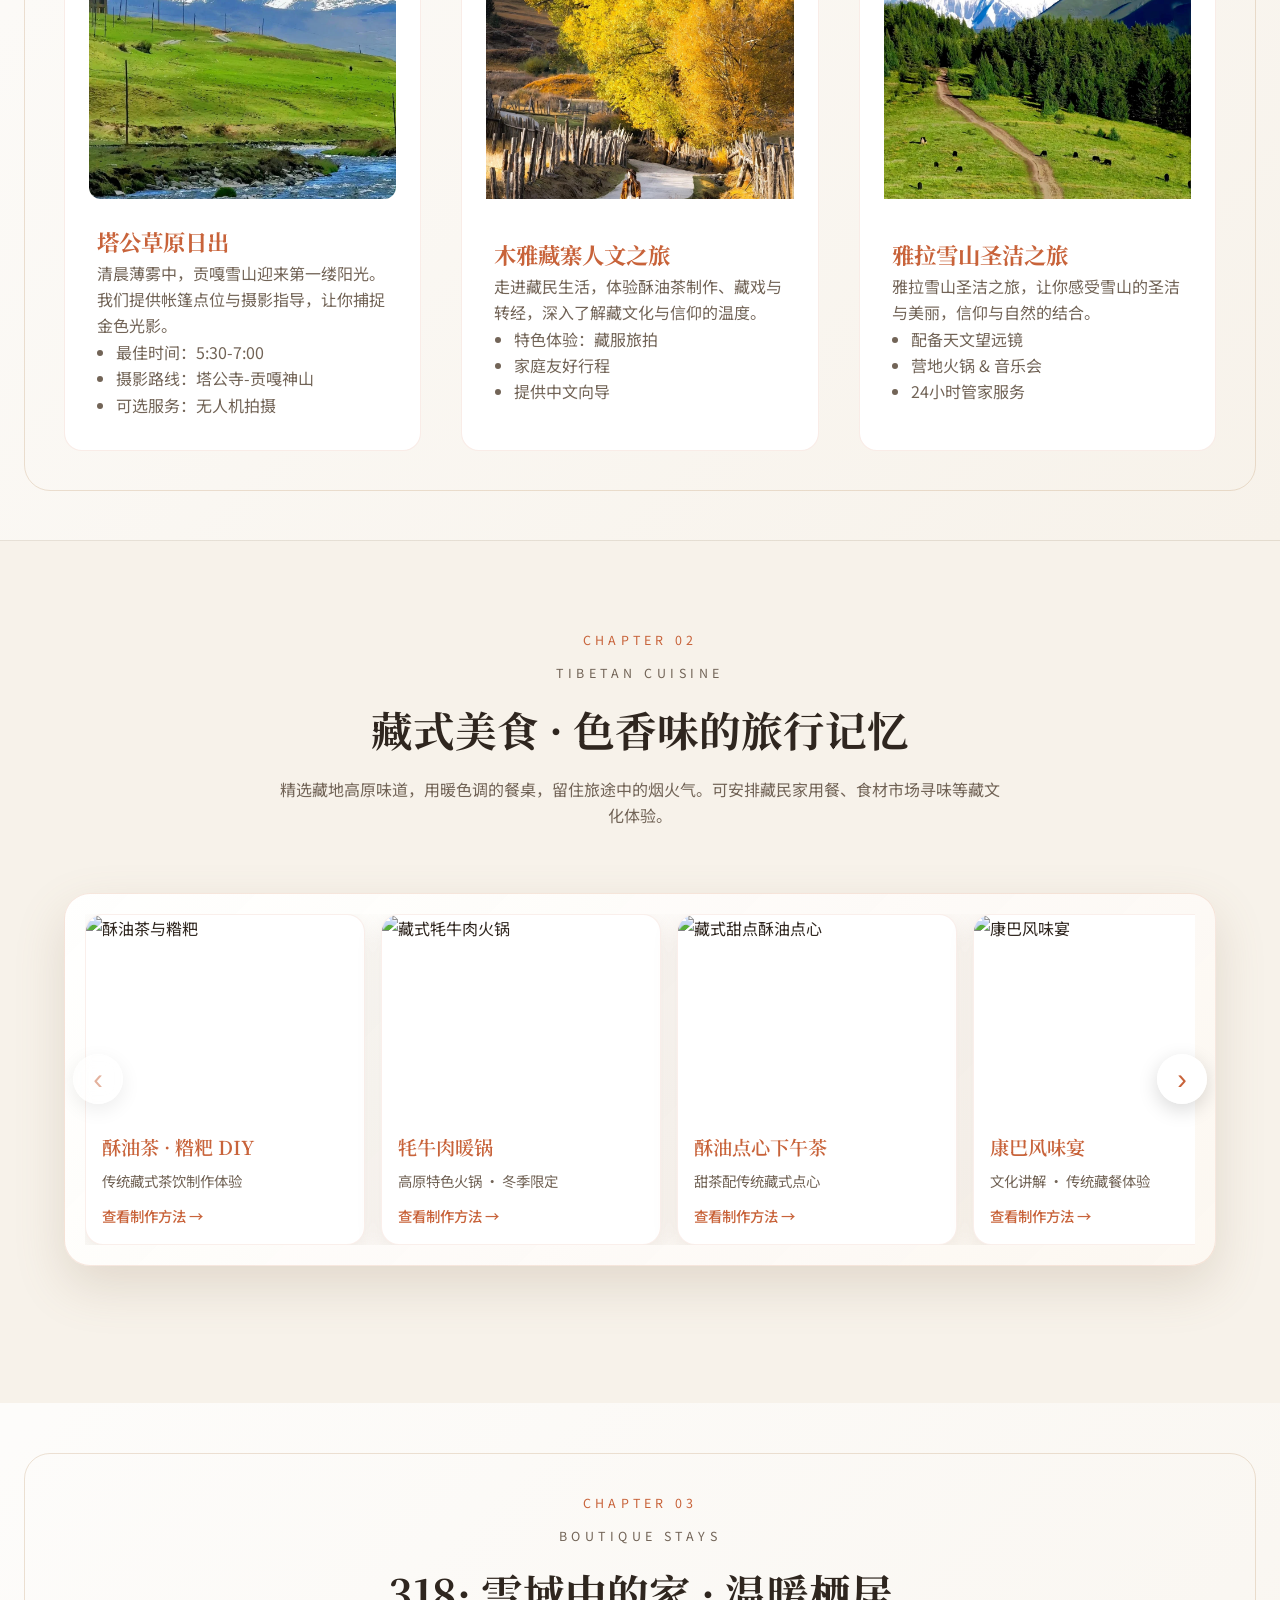
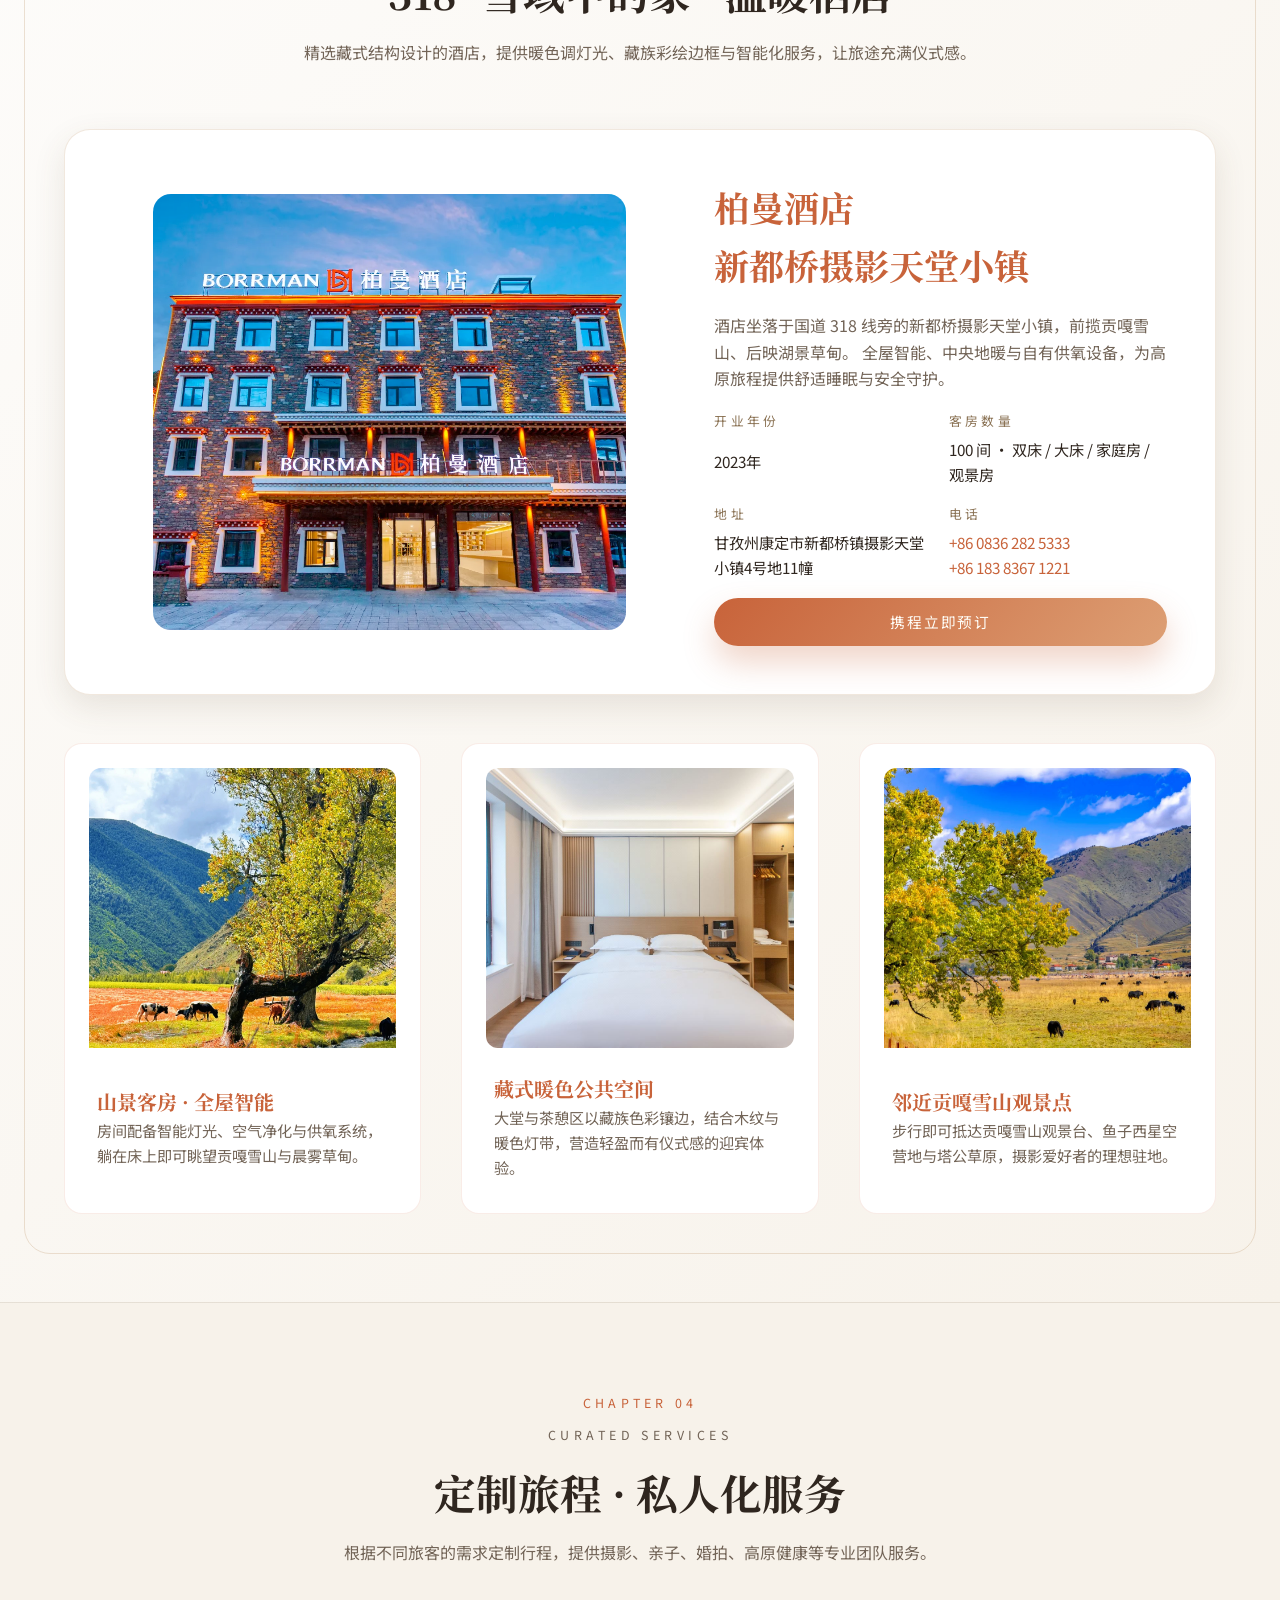
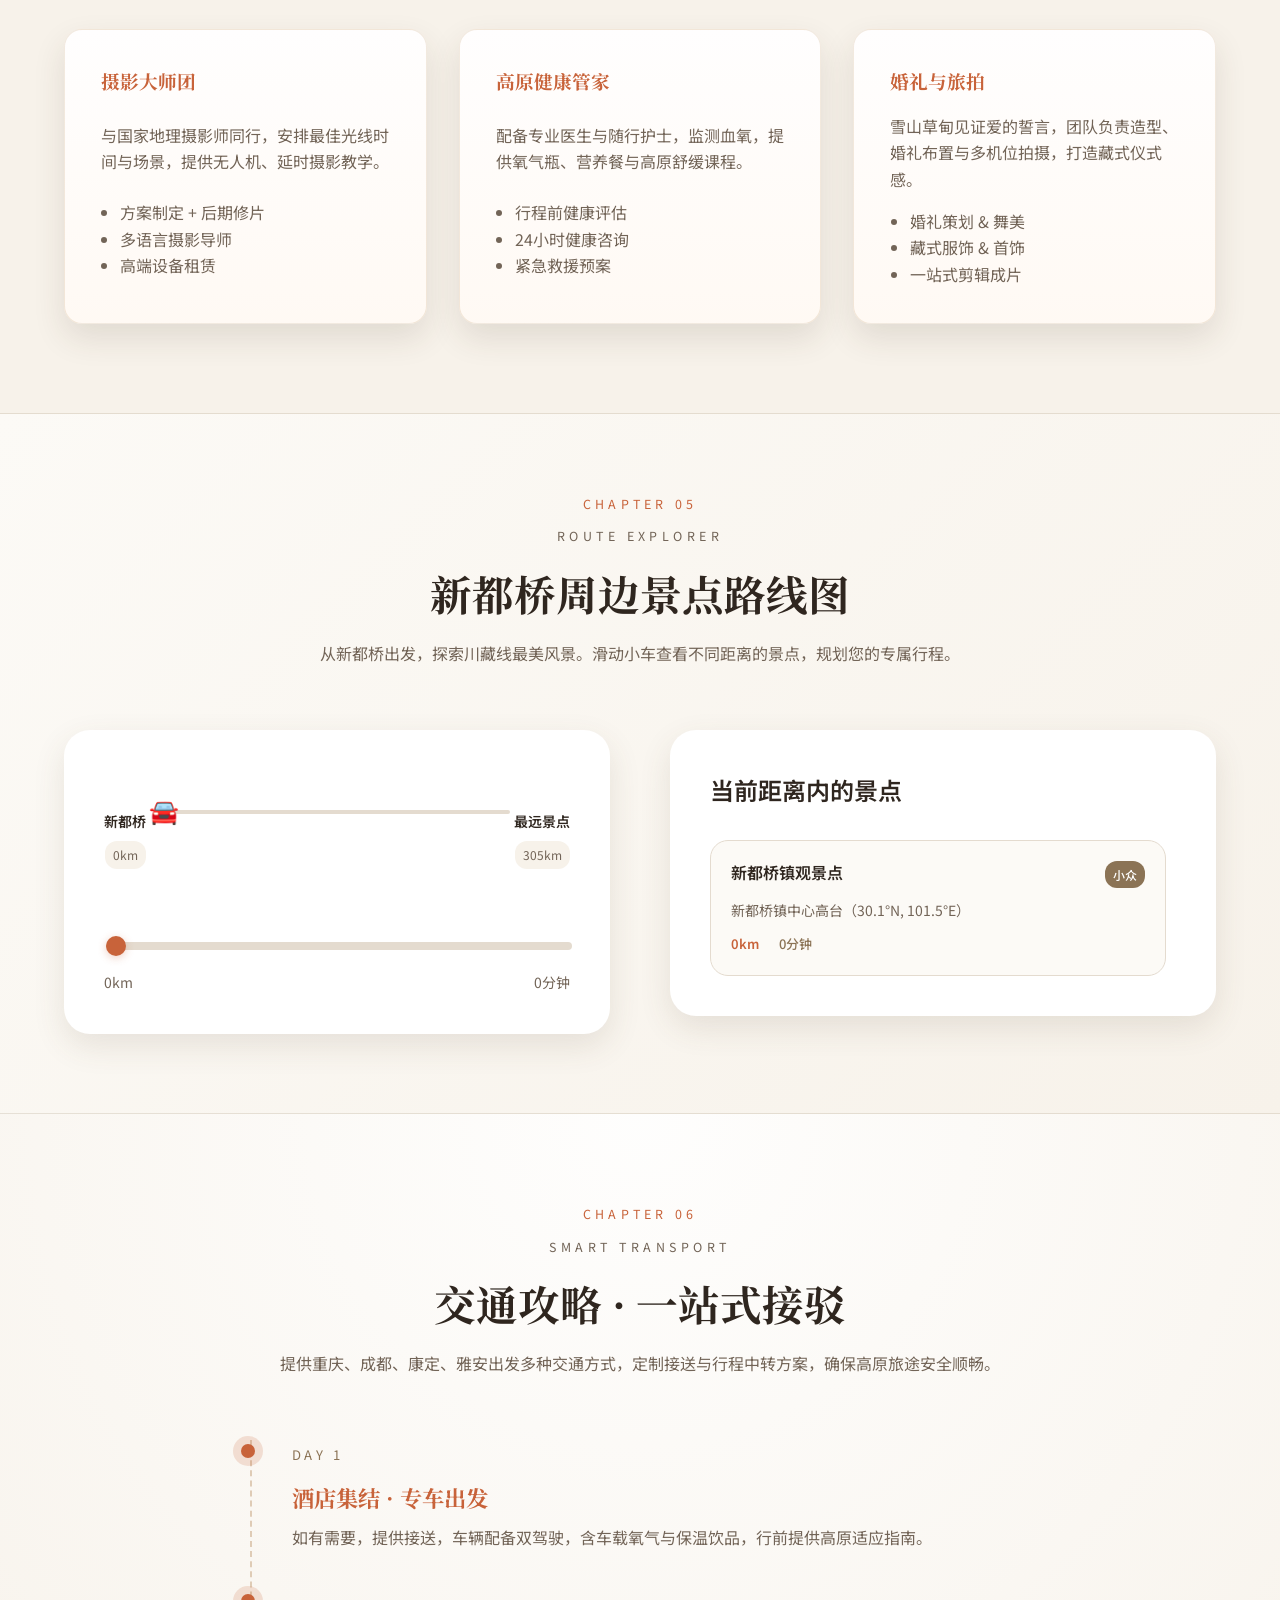
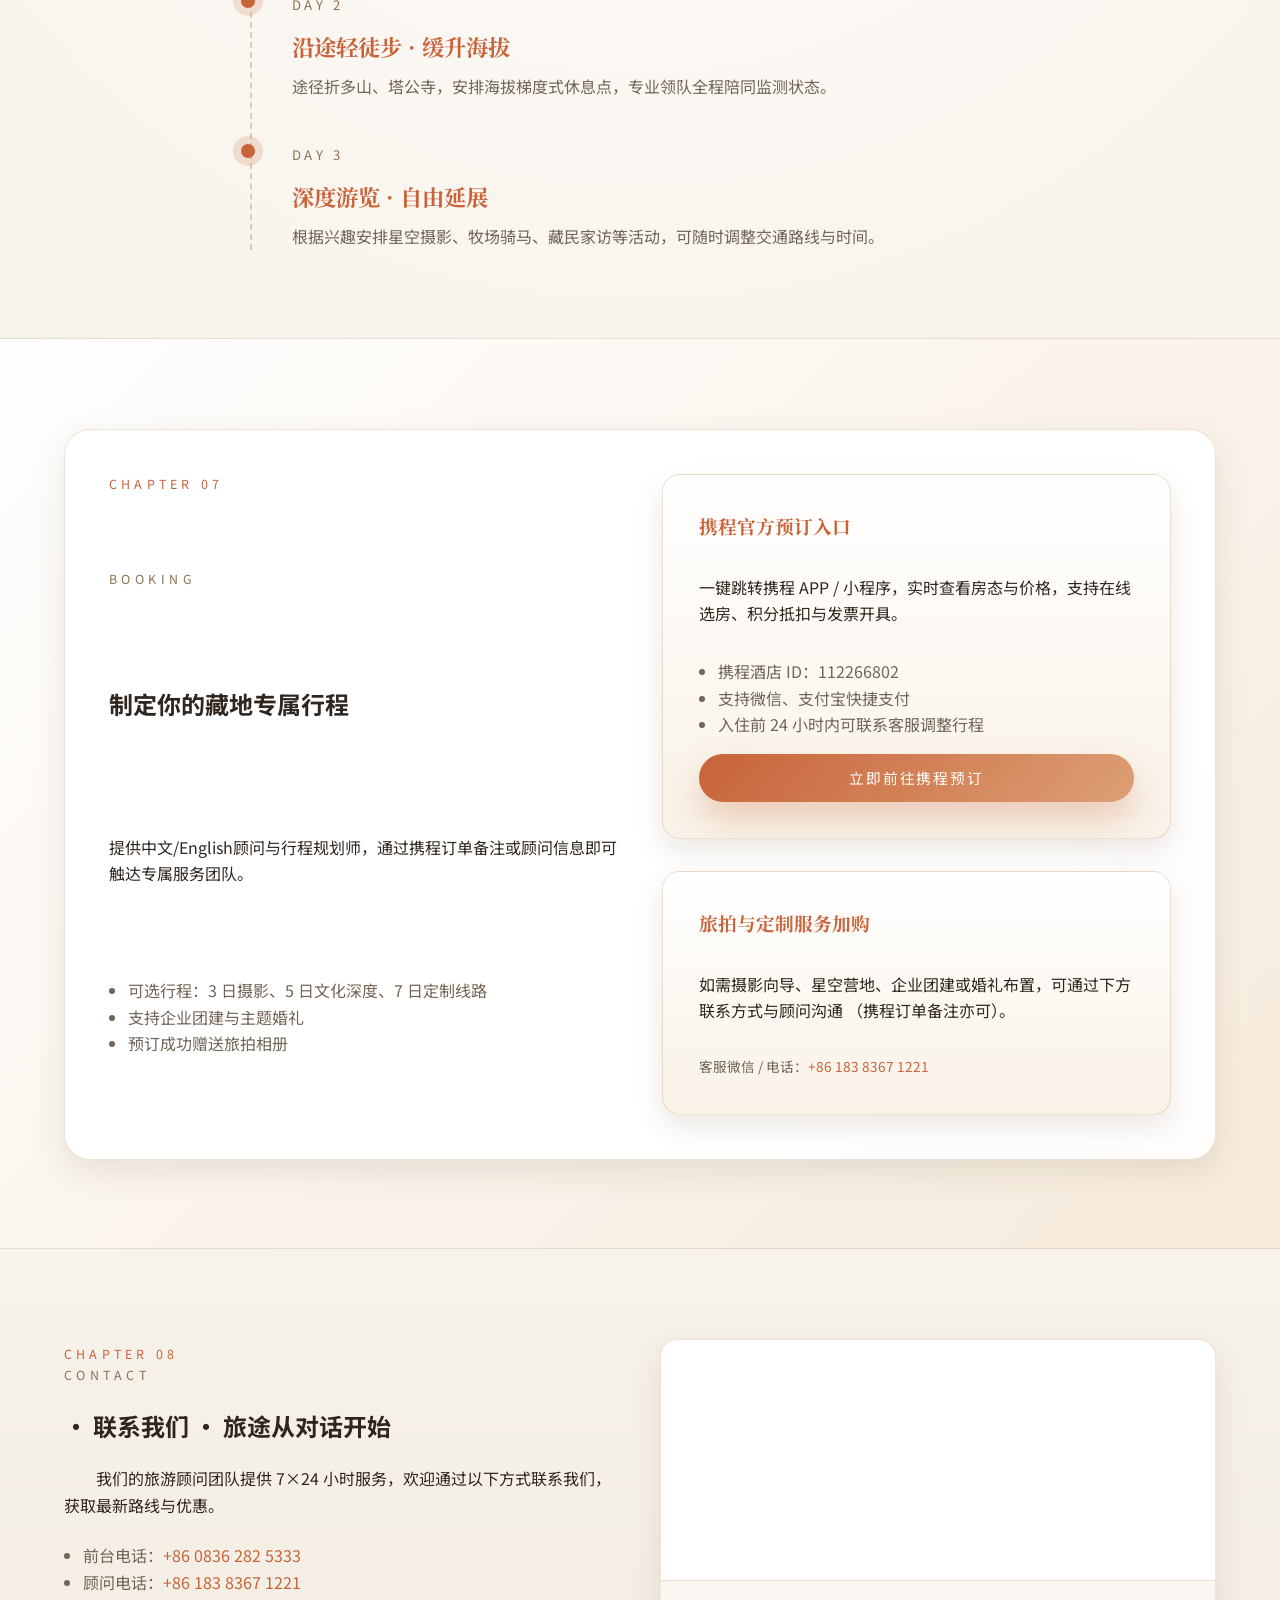
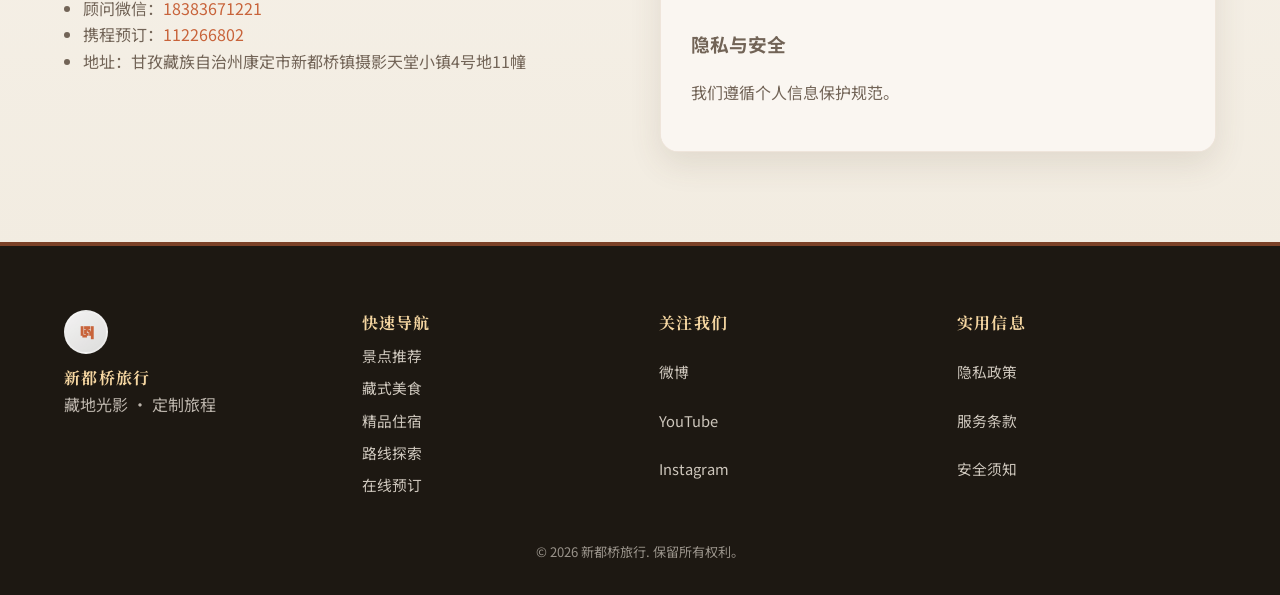
==== commit 75ef1c64: "feat: 添加路线探索功能和全面SEO优化 - 新增交互式景点路线展示章节，包含45个景点数据 - 实现可滑动小车图标，支持0-305km距离探索 - 添加动态景点列表，按距离倒序排列 - 完善响应" ====
--- a/index.html
+++ b/index.html
@@ -7,23 +7,25 @@
       name="viewport"
       content="width=device-width, initial-scale=1, maximum-scale=1"
     />
-    <title>新都桥旅行 | 高原秘境静态旅行指南</title>
+    <title>新都桥旅行 | 高原秘境自驾旅行指南</title>
     <meta
       name="description"
-      content="新都桥旅行静态网站：探索川藏线最美风景、藏式美食、精品民宿与交通攻略，在线预订安心旅程。"
+      content="新都桥旅行网：探索川藏线最美风景、藏式美食、精品民宿与交通攻略，在线预订安心旅程。"
     />
     <meta
       name="keywords"
-      content="新都桥, 川藏线, 旅行, 景点推荐, 民宿预订, 藏式美食, 交通攻略"
+      content="新都桥旅游, 新都桥住宿, 新都桥攻略, 川藏线旅游, 318国道, 新都桥摄影, 新都桥美食, 新都桥酒店, 甘孜旅游, 康定旅游, 藏式民宿, 高原旅行, 新都桥天气, 新都桥交通"
     />
-    <link rel="canonical" href="https://www.example.com/" />
+    <link rel="canonical" href="https://318.yongli.wang/" />
     <meta property="og:title" content="新都桥旅行 | 高原秘境静态旅行指南" />
     <meta
       property="og:description"
       content="一站式了解新都桥景点、美食、住宿、交通及定制服务，支持在线预订。"
     />
     <meta property="og:type" content="website" />
-    <meta property="og:url" content="https://www.example.com/" />
+    <meta property="og:url" content="https://318.yongli.wang/" />
+    <meta property="og:locale" content="zh_CN" />
+    <meta property="og:site_name" content="新都桥旅行" />
     <meta
       property="og:image"
       content="https://images.unsplash.com/photo-1512453979798-5ea266f8880c?auto=format&fit=crop&w=1200&q=80"
@@ -60,13 +62,23 @@
     </noscript>
     <link rel="stylesheet" href="assets/css/style.css" />
     <link rel="icon" type="image/svg+xml" href="assets/images/logo.svg" />
+    <link rel="apple-touch-icon" href="assets/images/logo.svg" />
+    <meta name="theme-color" content="#8B4513" />
+    <meta name="msapplication-TileColor" content="#8B4513" />
+    
+    <!-- Google SEO 优化 -->
+    <meta name="google-site-verification" content="your-google-verification-code" />
+    <meta name="googlebot" content="index, follow, max-snippet:-1, max-image-preview:large, max-video-preview:-1" />
+    <meta name="robots" content="index, follow, max-snippet:-1, max-image-preview:large, max-video-preview:-1" />
+    
+    <!-- Google 结构化数据优化 -->
     <script type="application/ld+json">
       {
         "@context": "https://schema.org",
         "@type": "TravelAgency",
         "name": "新都桥旅行",
-        "url": "https://www.example.com/",
-        "logo": "https://www.example.com/assets/images/logo.svg",
+        "url": "https://318.yongli.wang/",
+        "logo": "https://318.yongli.wang/assets/images/logo.svg",
         "image": [
           "https://images.unsplash.com/photo-1512453979798-5ea266f8880c?auto=format&fit=crop&w=1200&q=80",
           "https://images.unsplash.com/photo-1516483638261-f4dbaf036963?auto=format&fit=crop&w=1200&q=80"
@@ -98,11 +110,90 @@
           ]
         },
         "sameAs": [
-          "https://weibo.com",
-          "https://www.tripadvisor.com"
-        ]
+          "https://weibo.com/xinduqiaotravel",
+          "https://www.youtube.com/@xinduqiaotravel",
+          "https://www.instagram.com/xinduqiaotravel"
+        ],
+        "aggregateRating": {
+          "@type": "AggregateRating",
+          "ratingValue": "4.8",
+          "reviewCount": "156"
+        },
+        "priceRange": "$$",
+        "openingHours": "Mo-Su 00:00-23:59"
       }
     </script>
+    
+    <!-- 百度SEO优化 -->
+    <meta name="baidu-site-verification" content="your-baidu-verification-code" />
+    <meta name="baiduspider" content="index, follow" />
+    <meta name="format-detection" content="telephone=no" />
+    <meta name="applicable-device" content="pc,mobile" />
+    <meta name="mobile-agent" content="format=xhtml; url=https://318.yongli.wang/" />
+    
+    <!-- 百度结构化数据 -->
+    <script type="application/ld+json">
+      {
+        "@context": "https://schema.org",
+        "@type": "LocalBusiness",
+        "name": "新都桥旅行",
+        "description": "新都桥旅行提供高原秘境行程规划、精品酒店预订与文化体验服务",
+        "url": "https://318.yongli.wang/",
+        "telephone": "+86-28-8888-6666",
+        "address": {
+          "@type": "PostalAddress",
+          "streetAddress": "甘孜州康定市新都桥镇摄影天堂小镇4号地11幢",
+          "addressLocality": "康定市",
+          "addressRegion": "甘孜藏族自治州",
+          "addressCountry": "CN"
+        },
+        "geo": {
+          "@type": "GeoCoordinates",
+          "latitude": 30.0643,
+          "longitude": 101.4997
+        },
+        "openingHours": "Mo-Su 00:00-23:59",
+        "priceRange": "$$",
+        "aggregateRating": {
+          "@type": "AggregateRating",
+          "ratingValue": "4.8",
+          "reviewCount": "156"
+        }
+      }
+    </script>
+    
+    <!-- Bing SEO优化 -->
+    <meta name="msvalidate.01" content="your-bing-verification-code" />
+    <meta name="msapplication-TileColor" content="#8B4513" />
+    <meta name="msapplication-config" content="/browserconfig.xml" />
+    <meta name="bingbot" content="index, follow" />
+    
+    <!-- 通用搜索引擎优化 -->
+    <meta name="author" content="新都桥旅行" />
+    <meta name="copyright" content="© 2024 新都桥旅行. 保留所有权利。" />
+    <meta name="revisit-after" content="7 days" />
+    <meta name="distribution" content="global" />
+    <meta name="rating" content="general" />
+    <meta name="language" content="zh-CN" />
+    <meta name="geo.region" content="CN-SC" />
+    <meta name="geo.placename" content="甘孜藏族自治州" />
+    <meta name="geo.position" content="30.0643;101.4997" />
+    <meta name="ICBM" content="30.0643, 101.4997" />
+    
+    <!-- 移动端优化 -->
+    <meta name="HandheldFriendly" content="True" />
+    <meta name="MobileOptimized" content="320" />
+    <meta name="apple-mobile-web-app-capable" content="yes" />
+    <meta name="apple-mobile-web-app-status-bar-style" content="black-translucent" />
+    <meta name="apple-mobile-web-app-title" content="新都桥旅行" />
+    
+    <!-- 性能优化 -->
+    <link rel="dns-prefetch" href="//fonts.googleapis.com" />
+    <link rel="dns-prefetch" href="//fonts.gstatic.com" />
+    <link rel="dns-prefetch" href="//images.unsplash.com" />
+    <link rel="preconnect" href="https://fonts.googleapis.com" />
+    <link rel="preconnect" href="https://fonts.gstatic.com" crossorigin />
+    <link rel="preconnect" href="https://images.unsplash.com" />
   </head>
   <body>
     <header class="site-header" id="home">
@@ -125,8 +216,9 @@
             <li><a href="#destinations"><span class="nav-label">景点推荐<small>Destinations</small></span></a></li>
             <li><a href="#food"><span class="nav-label">藏式美食<small>Cuisine</small></span></a></li>
             <li><a href="#stays"><span class="nav-label">预定房间<small>Hotel</small></span></a></li>
+            <li><a href="#services"><span class="nav-label">定制服务<small>Services</small></span></a></li>
+            <li><a href="#route"><span class="nav-label">路线探索<small>Route</small></span></a></li>
             <li><a href="#transport"><span class="nav-label">交通攻略<small>Transport</small></span></a></li>
-            <li><a href="#services"><span class="nav-label">定制服务<small>Services</small></span></a></li>
             <li><a href="#contact"><span class="nav-label">联系我们<small>Contact</small></span></a></li>            
             <li class="qr-icon">
               <span class="qr-trigger" title="扫码关注德克士">
@@ -157,6 +249,7 @@
         </nav>
       </div>
     </header>
+
     <main>
       <section class="hero" aria-labelledby="hero-title">
         <div class="hero__decor" aria-hidden="true"></div>
@@ -165,7 +258,7 @@
             <p class="hero__kicker">XINDUQIAO JOURNEY</p>
             <h1 id="hero-title">遇见新都桥 <br> &emsp;&emsp; 光影秘境的慢旅行</h1>
             <p class="hero__summary"> 
-              借鉴富冈制丝场的日式匠心设计，以清透留白和细腻线条呈现高原旅途。我们将新都桥的雪山光影、藏式人文与定制服务，整合成节奏舒展的沉浸式体验。
+             我们将新都桥的雪山光影、藏式人文与定制服务，整合成节奏舒展的沉浸式体验。可预定藏区顾问与行程规划师。
             </p>
             <div class="hero__actions">
               <a class="btn btn--primary" href="#booking">定制我的旅程</a>
@@ -189,6 +282,7 @@
                 <span class="weather-simple">
                   <span class="weather-icon-simple" id="weather-icon">☀️</span>
                   <span id="weather-temp">加载中...</span>
+                  <noscript>当前天气：晴朗，气温8-15℃</noscript>
                 </span>
               </div>
               <div>
@@ -203,6 +297,7 @@
                 <span class="weather-simple">
                   <span class="weather-icon-simple">💨</span>
                   <span id="wind-speed">--</span>
+                  <noscript>风力：2-3级，微风</noscript>
                 </span>
               </div>
               <div>
@@ -210,6 +305,7 @@
                 <span class="weather-simple">
                   <span class="weather-icon-simple">☀️</span>
                   <span id="uv-index">--</span>
+                  <noscript>紫外线：强，建议防晒</noscript>
                 </span>
               </div>
               <div>
@@ -224,6 +320,7 @@
                 <span class="weather-simple">
                   <span class="weather-icon-simple">🌫️</span>
                   <span id="air-quality">优</span>
+                  <noscript>空气质量：优，PM2.5 < 35</noscript>
                 </span>
               </div>
               <div>
@@ -231,6 +328,7 @@
                 <span class="weather-simple">
                   <span class="weather-icon-simple" id="road-icon">🚗</span>
                   <span id="road-condition">--</span>
+                  <noscript>路况：畅通，注意高原反应</noscript>
                 </span>
               </div>
               <div>
@@ -238,6 +336,7 @@
                 <span class="weather-simple">
                   <span class="weather-icon-simple">👔</span>
                   <span id="clothing-advice">--</span>
+                  <noscript>建议：保暖外套，防晒帽</noscript>
                 </span>
               </div>
               <div>
@@ -245,6 +344,7 @@
                 <span class="weather-simple">
                   <span class="weather-icon-simple">🧴</span>
                   <span id="sunscreen-advice">--</span>
+                  <noscript>防晒：SPF50+，每2小时补涂</noscript>
                 </span>
               </div>
             </div>
@@ -307,9 +407,9 @@
           <header class="section__header">
             <span class="section__chapter">Chapter 01</span>
             <p class="eyebrow">DESTINATIONS</p>
-            <h2>光影下的秘境景点</h2>
+            <h2>新都桥景点推荐 - 光影下的秘境景点</h2>
             <p>
-              精选新都桥周边的高原风光与藏族村落，从摄影天堂到星空露营，无需奔波即可沉浸雪域风情。
+              精选新都桥周边的高原风光与藏族村落，从摄影天堂到星空露营，无需奔波即可沉浸雪域风情。新都桥作为川藏线上的重要节点，拥有得天独厚的自然风光和深厚的藏族文化底蕴。
             </p>
           </header>
           <div class="cards cards--grid">
@@ -383,7 +483,7 @@
             <p class="eyebrow">TIBETAN CUISINE</p>
             <h2>藏式美食 · 色香味的旅行记忆</h2>
             <p>
-              精选藏地高原味道，用暖色调的餐桌，留住旅途中的烟火气。可安排私人烹饪课、食材市场寻味等体验。
+              精选藏地高原味道，用暖色调的餐桌，留住旅途中的烟火气。可安排藏民家用餐、食材市场寻味等藏文化体验。
             </p>
           </header>
           <div class="food-carousel">
@@ -609,22 +709,74 @@
           </div>
         </div>
       </section>
+      
+      <!-- 景点路线展示章节 -->
+      <section class="section section--route" id="route">
+        <div class="container">
+          <header class="section__header">
+            <span class="section__chapter">Chapter 05</span>
+            <p class="eyebrow">ROUTE EXPLORER</p>
+            <h2>新都桥周边景点路线图</h2>
+            <p>
+              从新都桥出发，探索川藏线最美风景。滑动小车查看不同距离的景点，规划您的专属行程。
+            </p>
+          </header>
+          
+          <div class="route-container">
+            <!-- 路线图 -->
+            <div class="route-map">
+              <div class="route-line">
+                <div class="route-start">
+                  <span class="route-label">新都桥</span>
+                  <span class="route-distance">0km</span>
+                </div>
+                <div class="route-track">
+                  <div class="route-car" id="route-car">🚘</div>
+                  <div class="route-progress" id="route-progress"></div>
+                </div>
+                <div class="route-end">
+                  <span class="route-label">最远景点</span>
+                  <span class="route-distance">305km</span>
+                </div>
+              </div>
+              
+              <!-- 距离控制 -->
+              <div class="route-controls">
+                <input type="range" id="distance-slider" min="0" max="305" value="0" class="route-slider">
+                <div class="route-info">
+                  <span id="current-distance">0km</span>
+                  <span id="current-time">0分钟</span>
+                </div>
+              </div>
+            </div>
+            
+            <!-- 景点列表 -->
+            <div class="attractions-list">
+              <h3>当前距离内的景点</h3>
+              <div class="attractions-grid" id="attractions-grid">
+                <!-- 景点将通过JavaScript动态加载 -->
+              </div>
+            </div>
+          </div>
+        </div>
+      </section>
+      
       <section class="section section--timeline" id="transport">
         <div class="container">
           <header class="section__header">
-            <span class="section__chapter">Chapter 05</span>
+            <span class="section__chapter">Chapter 06</span>
             <p class="eyebrow">SMART TRANSPORT</p>
             <h2>交通攻略 · 一站式接驳</h2>
             <p>
-              提供重庆、成都出发多种交通方式，定制接送与行程中转方案，确保高原旅途安全顺畅。
+              提供重庆、成都、康定、雅安出发多种交通方式，定制接送与行程中转方案，确保高原旅途安全顺畅。
             </p>
           </header>
           <ol class="timeline">
             <li class="timeline__item animate">
               <time datetime="2024-01">Day 1</time>
-              <h3>成都集结 · 专车出发</h3>
+              <h3>酒店集结 · 专车出发</h3>
               <p>
-                市区酒店接送，车辆配备双驾驶，含车载氧气与保温饮品，行前提供高原适应指南。
+                如有需要，提供接送，车辆配备双驾驶，含车载氧气与保温饮品，行前提供高原适应指南。
               </p>
             </li>
             <li class="timeline__item animate">
@@ -648,11 +800,11 @@
         <div class="container">
           <div class="booking">
             <div class="booking__content">
-              <span class="section__chapter">Chapter 06</span>
+              <span class="section__chapter">Chapter 07</span>
               <p class="eyebrow">BOOKING</p>
               <h2>制定你的藏地专属行程</h2>
               <p>
-                提供 24 小时中文顾问与行程规划师，通过携程订单备注或顾问信息即可触达专属服务团队。
+                提供中文/English顾问与行程规划师，通过携程订单备注或顾问信息即可触达专属服务团队。
               </p>
               <ul>
                 <li>可选行程：3 日摄影、5 日文化深度、7 日定制线路</li>
@@ -697,7 +849,7 @@
       <section class="section section--contact" id="contact">
         <div class="container contact">
           <div class="contact__info">
-            <span class="section__chapter">Chapter 07</span>
+            <span class="section__chapter">Chapter 08</span>
             <p class="eyebrow">CONTACT</p>
             <h2> · 联系我们 · 旅途从对话开始</h2>
             <p>
@@ -740,13 +892,14 @@
           <a href="#destinations">景点推荐</a>
           <a href="#food">藏式美食</a>
           <a href="#stays">精品住宿</a>
+          <a href="#route">路线探索</a>
           <a href="#booking">在线预订</a>
         </div>
         <div class="footer__social">
           <strong>关注我们</strong>
-          <a href="https://weibo.com" rel="noopener">微博</a>
-          <a href="https://www.youtube.com" rel="noopener">YouTube</a>
-          <a href="https://www.instagram.com" rel="noopener">Instagram</a>
+          <a href="https://weibo.com/xinduqiaotravel" rel="noopener nofollow" target="_blank">微博</a>
+          <a href="https://www.youtube.com/@xinduqiaotravel" rel="noopener nofollow" target="_blank">YouTube</a>
+          <a href="https://www.instagram.com/xinduqiaotravel" rel="noopener nofollow" target="_blank">Instagram</a>
         </div>
         <div class="footer__meta">
           <strong>实用信息</strong>
@@ -767,11 +920,142 @@
       <div class="lightbox__caption" id="lightbox-caption"></div>
     </div>
     
+    <!-- 景点数据 -->
+    <script>
+      const attractionsData = [
+        {id: 1, name: "折多山垭口", type: "主要", location: "康定市折多山，海拔4298米（30.5°N, 101.8°E）", distance: 43, time: "1小时"},
+        {id: 2, name: "泸定桥", type: "主要", location: "泸定县泸定镇，大渡河上（29.9°N, 102.0°E）", distance: 180, time: "3小时"},
+        {id: 3, name: "牛背山", type: "主要", location: "泸定县冷碛镇，海拔2620米（29.8°N, 102.1°E）", distance: 100, time: "2小时"},
+        {id: 4, name: "荷花海国家森林公园", type: "主要", location: "康定市菩沙绒乡莲花湖村，海拔3960米（30.0°N, 101.9°E）", distance: 101, time: "2.5小时"},
+        {id: 5, name: "十里摄影长廊", type: "主要", location: "新都桥镇东侧318国道沿线（30.1°N, 101.5°E）", distance: 10, time: "15分钟"},
+        {id: 6, name: "塔公草原", type: "主要", location: "康定市塔公乡，海拔3700米（30.1°N, 101.4°E）", distance: 33, time: "45分钟"},
+        {id: 7, name: "塔公寺", type: "主要", location: "塔公乡塔公村，萨迦派寺庙（30.1°N, 101.4°E）", distance: 34, time: "50分钟"},
+        {id: 8, name: "雅拉雪山", type: "主要", location: "康定市塔公乡，海拔5820米主峰（30.2°N, 101.3°E）", distance: 30, time: "45分钟"},
+        {id: 9, name: "贡嘎山观景台", type: "主要", location: "新都桥镇瓦泽乡，海拔3500米（30.1°N, 101.5°E）", distance: 2.4, time: "10分钟"},
+        {id: 10, name: "木雅圣地", type: "主要", location: "康定市呷巴乡俄达村，海拔约4000米（30.2°N, 101.6°E）", distance: 30, time: "45分钟"},
+        {id: 11, name: "东谷天然盆景", type: "主要", location: "雅江县东谷乡，全长64km峡谷（30.0°N, 101.3°E）", distance: 30, time: "40分钟"},
+        {id: 12, name: "康定木格措", type: "主要", location: "康定市野各乡，海拔3700米（30.0°N, 101.9°E）", distance: 97, time: "2小时"},
+        {id: 13, name: "雅江县城", type: "主要", location: "雅江县城，海拔约2600米（30.0°N, 101.0°E）", distance: 80, time: "1.5小时"},
+        {id: 14, name: "斯丁措", type: "小众", location: "康定市机场旁，高原湖泊海拔4260米（30.0°N, 101.7°E）", distance: 40, time: "1小时"},
+        {id: 15, name: "冷嘎措", type: "小众", location: "贡嘎乡玉龙西村，海拔4530米（29.9°N, 101.6°E）", distance: 80, time: "1.5小时"},
+        {id: 16, name: "里索海子", type: "小众", location: "贡嘎乡朔布村，海拔4550米（29.9°N, 101.6°E）", distance: 70, time: "1.5小时"},
+        {id: 17, name: "子梅垭口", type: "小众", location: "甲根坝乡上木居村，海拔4500米（29.9°N, 101.5°E）", distance: 50, time: "1小时"},
+        {id: 18, name: "红海子", type: "小众", location: "康定市折多山，海拔4200米（30.0°N, 101.7°E）", distance: 27, time: "40分钟"},
+        {id: 19, name: "鱼子西", type: "小众", location: "新都桥镇鱼子西村，海拔4200米（30.0°N, 101.4°E）", distance: 40, time: "1小时"},
+        {id: 20, name: "格底拉姆", type: "小众", location: "新都桥镇鱼子西村附近，海拔4200米（30.0°N, 101.4°E）", distance: 45, time: "1小时"},
+        {id: 21, name: "八郎生都", type: "小众", location: "塔公乡八郎生都村，海拔约3700米（30.1°N, 101.4°E）", distance: 48, time: "1小时"},
+        {id: 22, name: "姑弄村", type: "小众", location: "塔公乡姑弄村，海拔3600米（30.1°N, 101.4°E）", distance: 45, time: "1小时"},
+        {id: 23, name: "甲根坝", type: "小众", location: "甲根坝乡，海拔3721米（30.0°N, 101.5°E）", distance: 41, time: "50分钟"},
+        {id: 24, name: "墨石", type: "小众", location: "道孚县八美镇，海拔约3500米（30.0°N, 101.2°E）", distance: 86, time: "1.5小时"},
+        {id: 25, name: "贡嘎北坡观景台", type: "小众", location: "贡嘎乡斯丁措旁，海拔约4000米（30.0°N, 101.7°E）", distance: 50, time: "1小时"},
+        {id: 26, name: "色其卡村", type: "小众", location: "新都桥镇附近藏族村落（30.1°N, 101.5°E）", distance: 10, time: "20分钟"},
+        {id: 27, name: "营官村湿地公园", type: "小众", location: "新都桥镇营官村，海拔约3300米（30.1°N, 101.5°E）", distance: 5, time: "10分钟"},
+        {id: 28, name: "木雅白塔", type: "小众", location: "木雅圣地内，海拔约4000米（30.2°N, 101.6°E）", distance: 30, time: "45分钟"},
+        {id: 29, name: "新都桥镇观景点", type: "小众", location: "新都桥镇中心高台（30.1°N, 101.5°E）", distance: 0, time: "0分钟"},
+        {id: 30, name: "居里寺", type: "小众", location: "瓦泽乡居里村，海拔约3500米（30.1°N, 101.5°E）", distance: 30, time: "40分钟"},
+        {id: 31, name: "下柏桑寺庙", type: "小众", location: "柏桑村附近，海拔约3500米（30.1°N, 101.5°E）", distance: 20, time: "30分钟"},
+        {id: 32, name: "木雅大寺", type: "小众", location: "塔公乡木雅村，海拔约3600米（30.1°N, 101.4°E）", distance: 30, time: "45分钟"},
+        {id: 33, name: "姑弄村河谷", type: "小众", location: "姑弄村河谷区，海拔3600米（30.1°N, 101.4°E）", distance: 45, time: "1小时"},
+        {id: 34, name: "瓦泽村", type: "小众", location: "新都桥镇瓦泽乡（30.1°N, 101.5°E）", distance: 8, time: "15分钟"},
+        {id: 35, name: "日车村", type: "小众", location: "甲根坝乡日车村，海拔约3700米（30.0°N, 101.5°E）", distance: 41, time: "50分钟"},
+        {id: 36, name: "泽桑拉空中花园", type: "小众", location: "甲根坝乡泽桑拉，海拔约3500米（30.0°N, 101.5°E）", distance: 27, time: "40分钟"},
+        {id: 37, name: "惠远寺", type: "小众", location: "道孚县协德乡，海拔3550米（30.0°N, 101.2°E）", distance: 80, time: "1.5小时"},
+        {id: 38, name: "莲花湖", type: "小众", location: "康定市菩沙绒乡，海拔约3800米（30.0°N, 101.9°E）", distance: 100, time: "2小时"},
+        {id: 39, name: "措普沟", type: "小众", location: "巴塘县措普沟，海拔约3000-4000米（30.0°N, 99.8°E）", distance: 305, time: "5小时"},
+        {id: 40, name: "措卡湖", type: "小众", location: "新龙县麻日乡，海拔3800米（30.0°N, 101.1°E）", distance: 200, time: "4小时"},
+        {id: 41, name: "中古村", type: "小众", location: "道孚县八美镇中古村（30.0°N, 101.2°E）", distance: 80, time: "1.5小时"},
+        {id: 42, name: "云顶天宫昌列寺", type: "小众", location: "理塘县昌列乡，海拔约4000米（30.0°N, 100.9°E）", distance: 150, time: "3小时"},
+        {id: 43, name: "董马村", type: "小众", location: "甲根坝乡董马村，海拔约3700米（30.0°N, 101.5°E）", distance: 40, time: "50分钟"},
+        {id: 44, name: "木雅贡嘎地区", type: "小众", location: "木雅圣地贡嘎观景点（30.2°N, 101.6°E）", distance: 30, time: "45分钟"},
+        {id: 45, name: "董马藏寨", type: "小众", location: "董马村藏寨群，海拔约3700米（30.0°N, 101.5°E）", distance: 40, time: "50分钟"}
+      ];
+      
+      // 路线交互功能
+      document.addEventListener('DOMContentLoaded', function() {
+        const slider = document.getElementById('distance-slider');
+        const car = document.getElementById('route-car');
+        const progress = document.getElementById('route-progress');
+        const currentDistance = document.getElementById('current-distance');
+        const currentTime = document.getElementById('current-time');
+        const attractionsGrid = document.getElementById('attractions-grid');
+        
+        if (!slider || !car || !progress || !currentDistance || !currentTime || !attractionsGrid) {
+          return;
+        }
+        
+        // 更新景点列表
+        function updateAttractions(distance) {
+          const filteredAttractions = attractionsData
+            .filter(attraction => attraction.distance <= distance)
+            .sort((a, b) => b.distance - a.distance); // 按距离倒序排序
+          
+          attractionsGrid.innerHTML = '';
+          
+          if (filteredAttractions.length === 0) {
+            attractionsGrid.innerHTML = '<p class="no-attractions">当前距离内暂无景点</p>';
+            return;
+          }
+          
+          filteredAttractions.forEach(attraction => {
+            const attractionCard = document.createElement('div');
+            attractionCard.className = 'attraction-card';
+            attractionCard.innerHTML = `
+              <div class="attraction-header">
+                <h4>${attraction.name}</h4>
+                <span class="attraction-type ${attraction.type === '主要' ? 'type-major' : 'type-minor'}">${attraction.type}</span>
+              </div>
+              <div class="attraction-info">
+                <p class="attraction-location">${attraction.location}</p>
+                <div class="attraction-meta">
+                  <span class="attraction-distance">${attraction.distance}km</span>
+                  <span class="attraction-time">${attraction.time}</span>
+                </div>
+              </div>
+            `;
+            attractionsGrid.appendChild(attractionCard);
+          });
+        }
+        
+        // 更新小车位置和进度
+        function updateCarPosition(distance) {
+          const percentage = (distance / 305) * 100;
+          car.style.left = `${percentage}%`;
+          progress.style.width = `${percentage}%`;
+          
+          // 计算大概的行驶时间（基于平均速度60km/h）
+          const estimatedTime = Math.round((distance / 60) * 60);
+          const hours = Math.floor(estimatedTime / 60);
+          const minutes = estimatedTime % 60;
+          const timeText = hours > 0 ? `${hours}小时${minutes}分钟` : `${minutes}分钟`;
+          
+          currentDistance.textContent = `${distance}km`;
+          currentTime.textContent = timeText;
+        }
+        
+        // 滑块事件监听
+        slider.addEventListener('input', function() {
+          const distance = parseInt(this.value);
+          updateCarPosition(distance);
+          updateAttractions(distance);
+        });
+        
+        // 初始化
+        updateCarPosition(0);
+        updateAttractions(0);
+      });
+    </script>
+    
     <script src="assets/js/main.js" defer></script>
     <noscript>
-      <p class="no-js">
-        为获得最佳浏览体验，请启用浏览器 JavaScript 功能。
-      </p>
+      <div class="no-js-notice">
+        <h3>新都桥旅行信息</h3>
+        <p><strong>当前天气：</strong>晴朗，气温8-15℃，风力2-3级</p>
+        <p><strong>路况信息：</strong>折多山路况畅通，注意高原反应</p>
+        <p><strong>旅行建议：</strong>保暖外套，防晒帽，SPF50+防晒霜</p>
+        <p><strong>空气质量：</strong>优，PM2.5 < 35</p>
+        <p><strong>紫外线：</strong>强，建议防晒</p>
+        <p><em>为获得最佳浏览体验，请启用浏览器 JavaScript 功能。</em></p>
+      </div>
     </noscript>
   </body>
 </html>
--- a/assets/css/style.css
+++ b/assets/css/style.css
@@ -2314,3 +2314,324 @@
     padding: calc(var(--space-unit) * 2) calc(var(--space-unit) * 4);
   }
 }
+
+/* 路线展示章节样式 */
+.section--route {
+  background: linear-gradient(135deg, var(--color-surface) 0%, var(--color-bg) 100%);
+  padding: 80px 0;
+}
+
+.route-container {
+  max-width: 1200px;
+  margin: 0 auto;
+  display: grid;
+  grid-template-columns: 1fr 1fr;
+  gap: 60px;
+  align-items: start;
+}
+
+.route-map {
+  background: var(--color-paper);
+  border-radius: var(--radius-lg);
+  padding: 40px;
+  box-shadow: var(--shadow-soft);
+  position: relative;
+}
+
+.route-line {
+  position: relative;
+  height: 80px;
+  margin: 40px 0;
+}
+
+.route-start,
+.route-end {
+  position: absolute;
+  top: 0;
+  display: flex;
+  flex-direction: column;
+  align-items: center;
+  gap: 8px;
+}
+
+.route-start {
+  left: 0;
+}
+
+.route-end {
+  right: 0;
+}
+
+.route-label {
+  font-weight: 600;
+  color: var(--color-text);
+  font-size: 14px;
+}
+
+.route-distance {
+  font-size: 12px;
+  color: var(--color-muted);
+  background: var(--color-bg);
+  padding: 4px 8px;
+  border-radius: var(--radius-sm);
+}
+
+.route-track {
+  position: relative;
+  height: 4px;
+  background: var(--color-line);
+  border-radius: 2px;
+  margin: 40px 60px 0;
+  overflow: visible;
+}
+
+.route-progress {
+  position: absolute;
+  top: 0;
+  left: 0;
+  height: 100%;
+  background: linear-gradient(90deg, var(--color-primary) 0%, var(--color-primary-soft) 100%);
+  border-radius: 2px;
+  transition: width 0.3s ease;
+}
+
+.route-car {
+  position: absolute;
+  top: -20px;
+  left: 0;
+  font-size: 24px;
+  transform: translateX(-50%);
+  transition: left 0.3s ease;
+  z-index: 2;
+}
+
+.route-controls {
+  margin-top: 30px;
+}
+
+.route-slider {
+  width: 100%;
+  height: 8px;
+  border-radius: 4px;
+  background: var(--color-line);
+  outline: none;
+  -webkit-appearance: none;
+  appearance: none;
+  cursor: pointer;
+}
+
+.route-slider::-webkit-slider-thumb {
+  -webkit-appearance: none;
+  appearance: none;
+  width: 20px;
+  height: 20px;
+  border-radius: 50%;
+  background: var(--color-primary);
+  cursor: pointer;
+  box-shadow: 0 2px 8px rgba(200, 99, 58, 0.3);
+  transition: all 0.2s ease;
+}
+
+.route-slider::-webkit-slider-thumb:hover {
+  transform: scale(1.1);
+  box-shadow: 0 4px 12px rgba(200, 99, 58, 0.4);
+}
+
+.route-slider::-moz-range-thumb {
+  width: 20px;
+  height: 20px;
+  border-radius: 50%;
+  background: var(--color-primary);
+  cursor: pointer;
+  border: none;
+  box-shadow: 0 2px 8px rgba(200, 99, 58, 0.3);
+}
+
+.route-info {
+  display: flex;
+  justify-content: space-between;
+  margin-top: 15px;
+  font-size: 14px;
+  color: var(--color-muted);
+}
+
+.attractions-list {
+  background: var(--color-paper);
+  border-radius: var(--radius-lg);
+  padding: 40px;
+  box-shadow: var(--shadow-soft);
+}
+
+.attractions-list h3 {
+  margin: 0 0 30px 0;
+  font-size: 24px;
+  color: var(--color-text);
+  font-weight: 600;
+}
+
+.attractions-grid {
+  display: grid;
+  gap: 20px;
+  max-height: 500px;
+  overflow-y: auto;
+  padding-right: 10px;
+}
+
+.attractions-grid::-webkit-scrollbar {
+  width: 6px;
+}
+
+.attractions-grid::-webkit-scrollbar-track {
+  background: var(--color-bg);
+  border-radius: 3px;
+}
+
+.attractions-grid::-webkit-scrollbar-thumb {
+  background: var(--color-line);
+  border-radius: 3px;
+}
+
+.attractions-grid::-webkit-scrollbar-thumb:hover {
+  background: var(--color-muted);
+}
+
+.attraction-card {
+  background: var(--color-surface);
+  border-radius: var(--radius-md);
+  padding: 20px;
+  border: 1px solid var(--color-line);
+  transition: all 0.3s ease;
+}
+
+.attraction-card:hover {
+  transform: translateY(-2px);
+  box-shadow: var(--shadow-soft);
+  border-color: var(--color-primary-soft);
+}
+
+.attraction-header {
+  display: flex;
+  justify-content: space-between;
+  align-items: flex-start;
+  margin-bottom: 12px;
+}
+
+.attraction-header h4 {
+  margin: 0;
+  font-size: 16px;
+  font-weight: 600;
+  color: var(--color-text);
+  line-height: 1.4;
+}
+
+.attraction-type {
+  font-size: 12px;
+  padding: 4px 8px;
+  border-radius: var(--radius-sm);
+  font-weight: 500;
+  white-space: nowrap;
+  margin-left: 10px;
+}
+
+.type-major {
+  background: var(--color-primary);
+  color: white;
+}
+
+.type-minor {
+  background: var(--color-secondary);
+  color: white;
+}
+
+.attraction-info {
+  font-size: 14px;
+}
+
+.attraction-location {
+  margin: 0 0 12px 0;
+  color: var(--color-muted);
+  line-height: 1.5;
+}
+
+.attraction-meta {
+  display: flex;
+  gap: 20px;
+  font-size: 13px;
+}
+
+.attraction-distance {
+  color: var(--color-primary);
+  font-weight: 600;
+}
+
+.attraction-time {
+  color: var(--color-secondary);
+  font-weight: 500;
+}
+
+.no-attractions {
+  text-align: center;
+  color: var(--color-muted);
+  font-style: italic;
+  padding: 40px 20px;
+}
+
+/* 响应式设计 */
+@media (max-width: 768px) {
+  .route-container {
+    grid-template-columns: 1fr;
+    gap: 40px;
+  }
+  
+  .route-map,
+  .attractions-list {
+    padding: 30px 20px;
+  }
+  
+  .route-track {
+    margin: 40px 40px 0;
+  }
+  
+  .attractions-grid {
+    max-height: 400px;
+  }
+  
+  .attraction-header {
+    flex-direction: column;
+    gap: 8px;
+  }
+  
+  .attraction-type {
+    margin-left: 0;
+    align-self: flex-start;
+  }
+}
+
+@media (max-width: 480px) {
+  .section--route {
+    padding: 60px 0;
+  }
+  
+  .route-map,
+  .attractions-list {
+    padding: 20px 15px;
+  }
+  
+  .route-line {
+    height: 60px;
+    margin: 30px 0;
+  }
+  
+  .route-car {
+    font-size: 20px;
+    top: -18px;
+  }
+  
+  .route-track {
+    margin: 30px 30px 0;
+  }
+  
+  .attractions-grid {
+    max-height: 300px;
+  }
+}
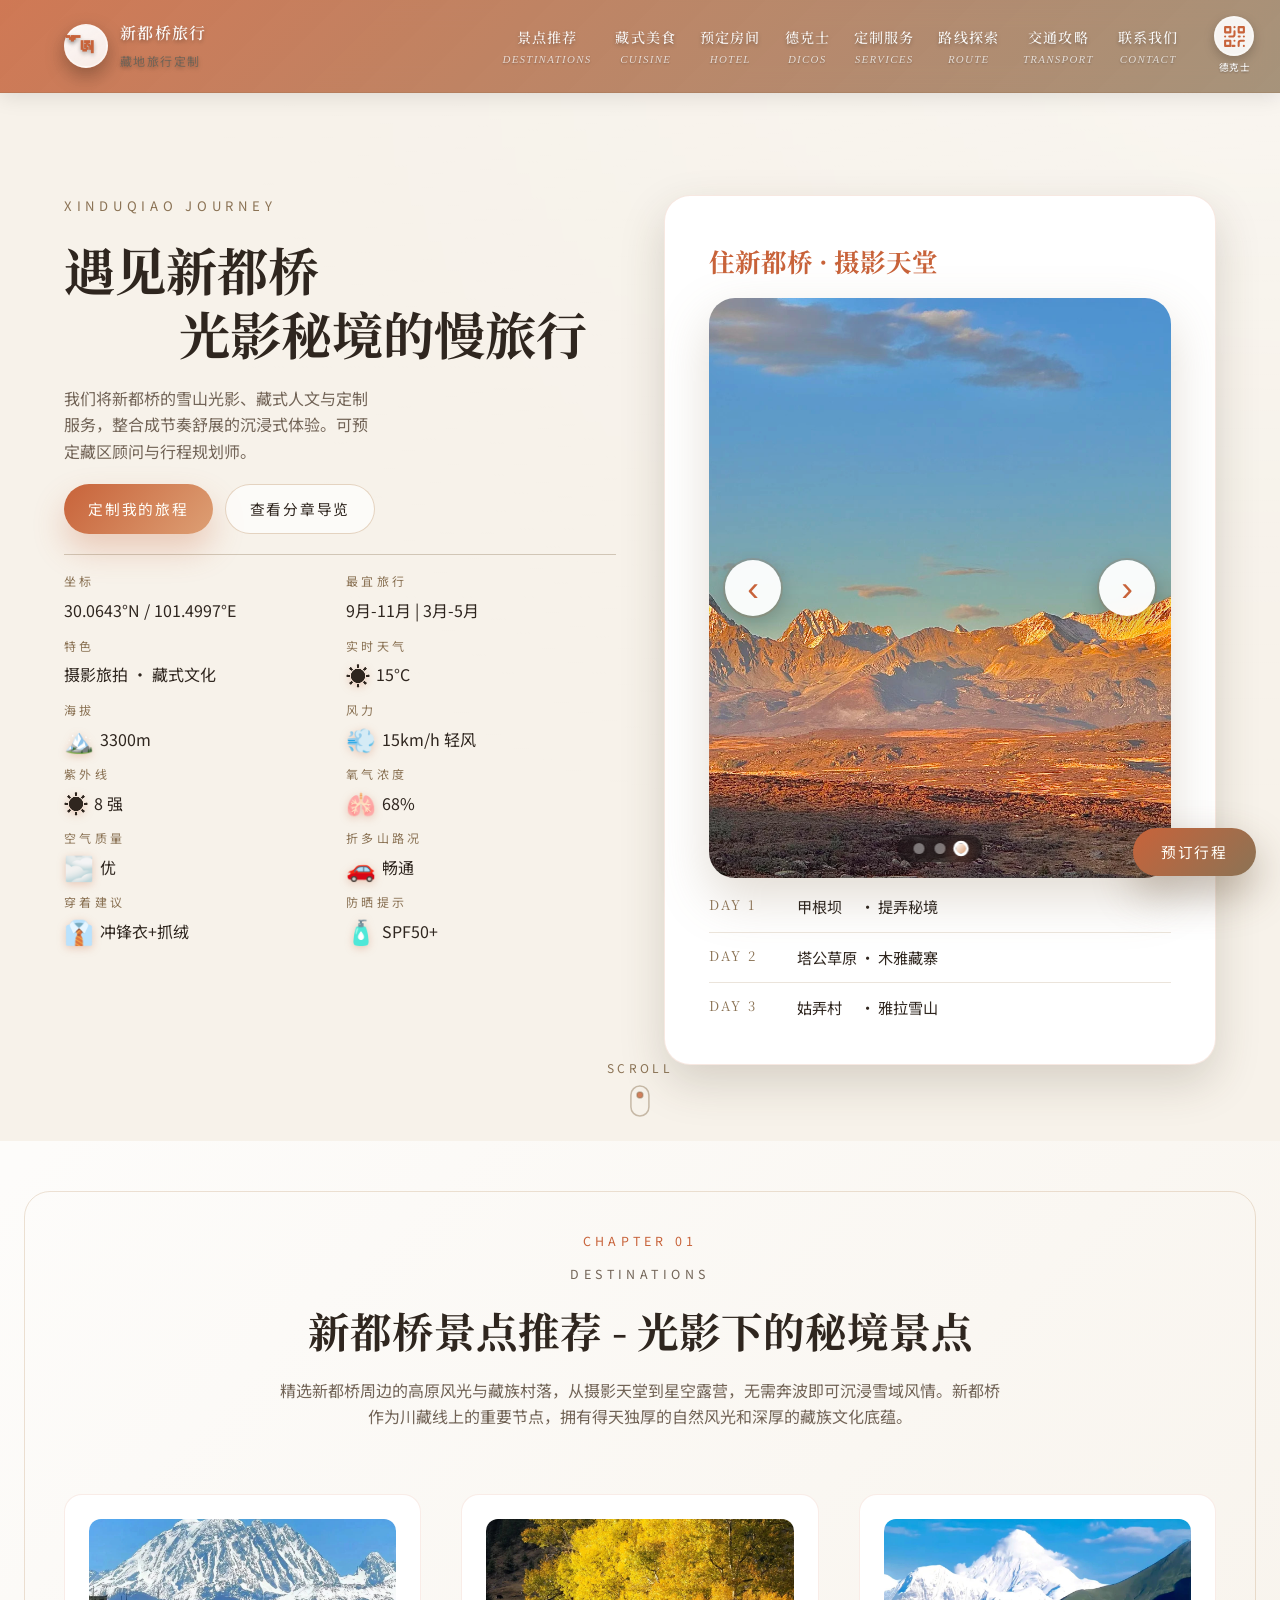
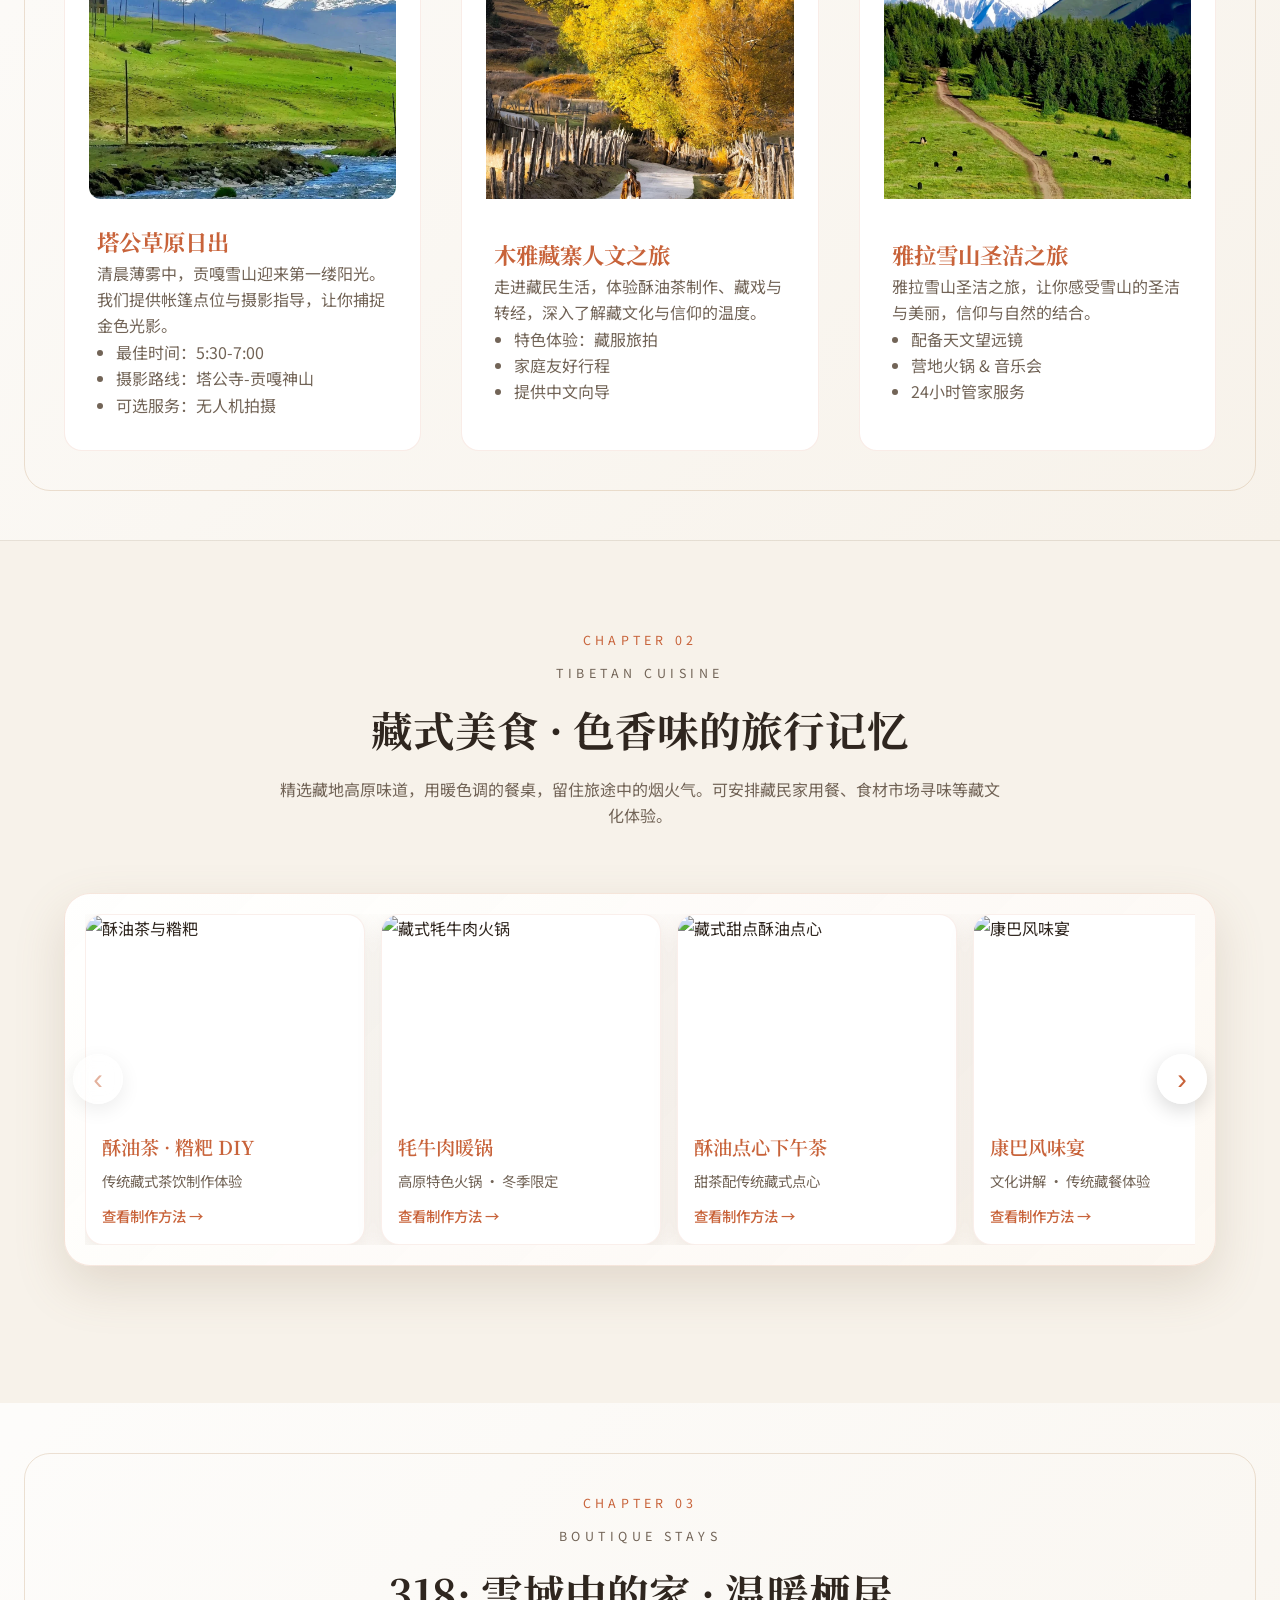
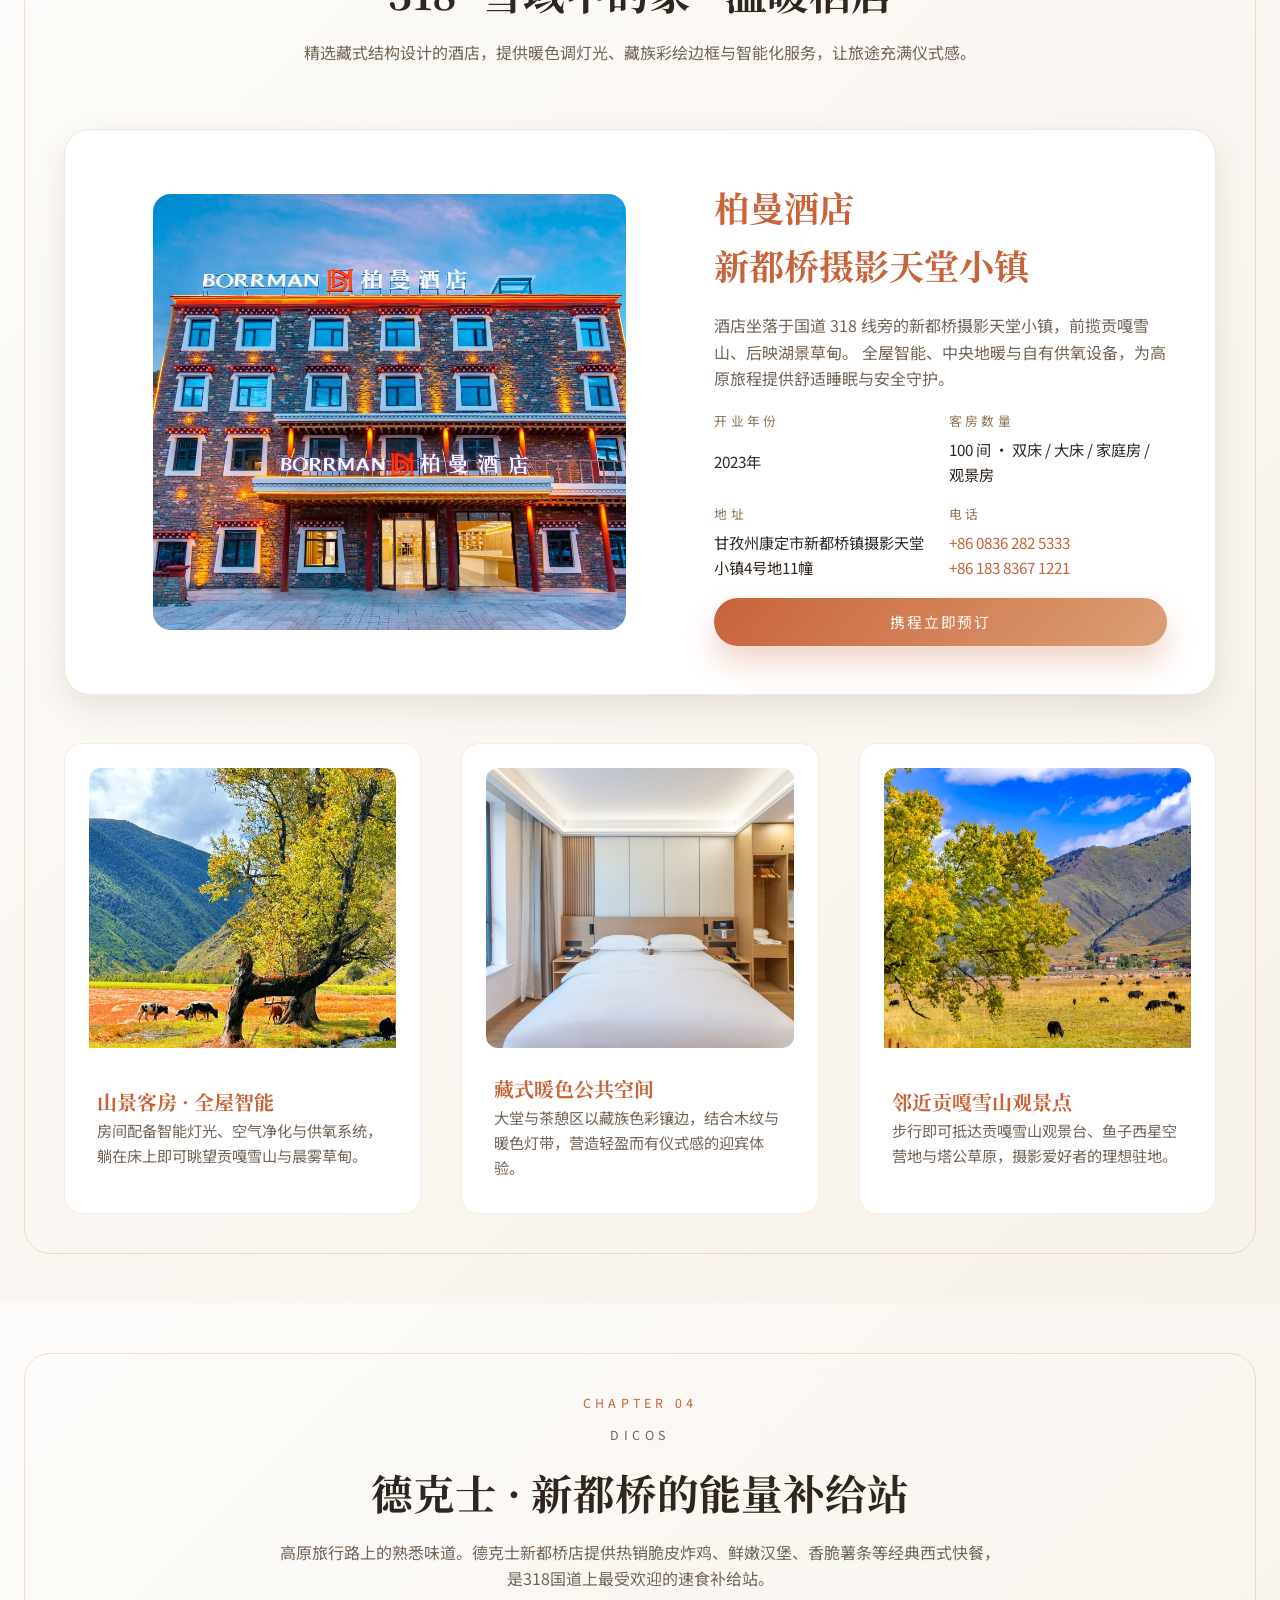
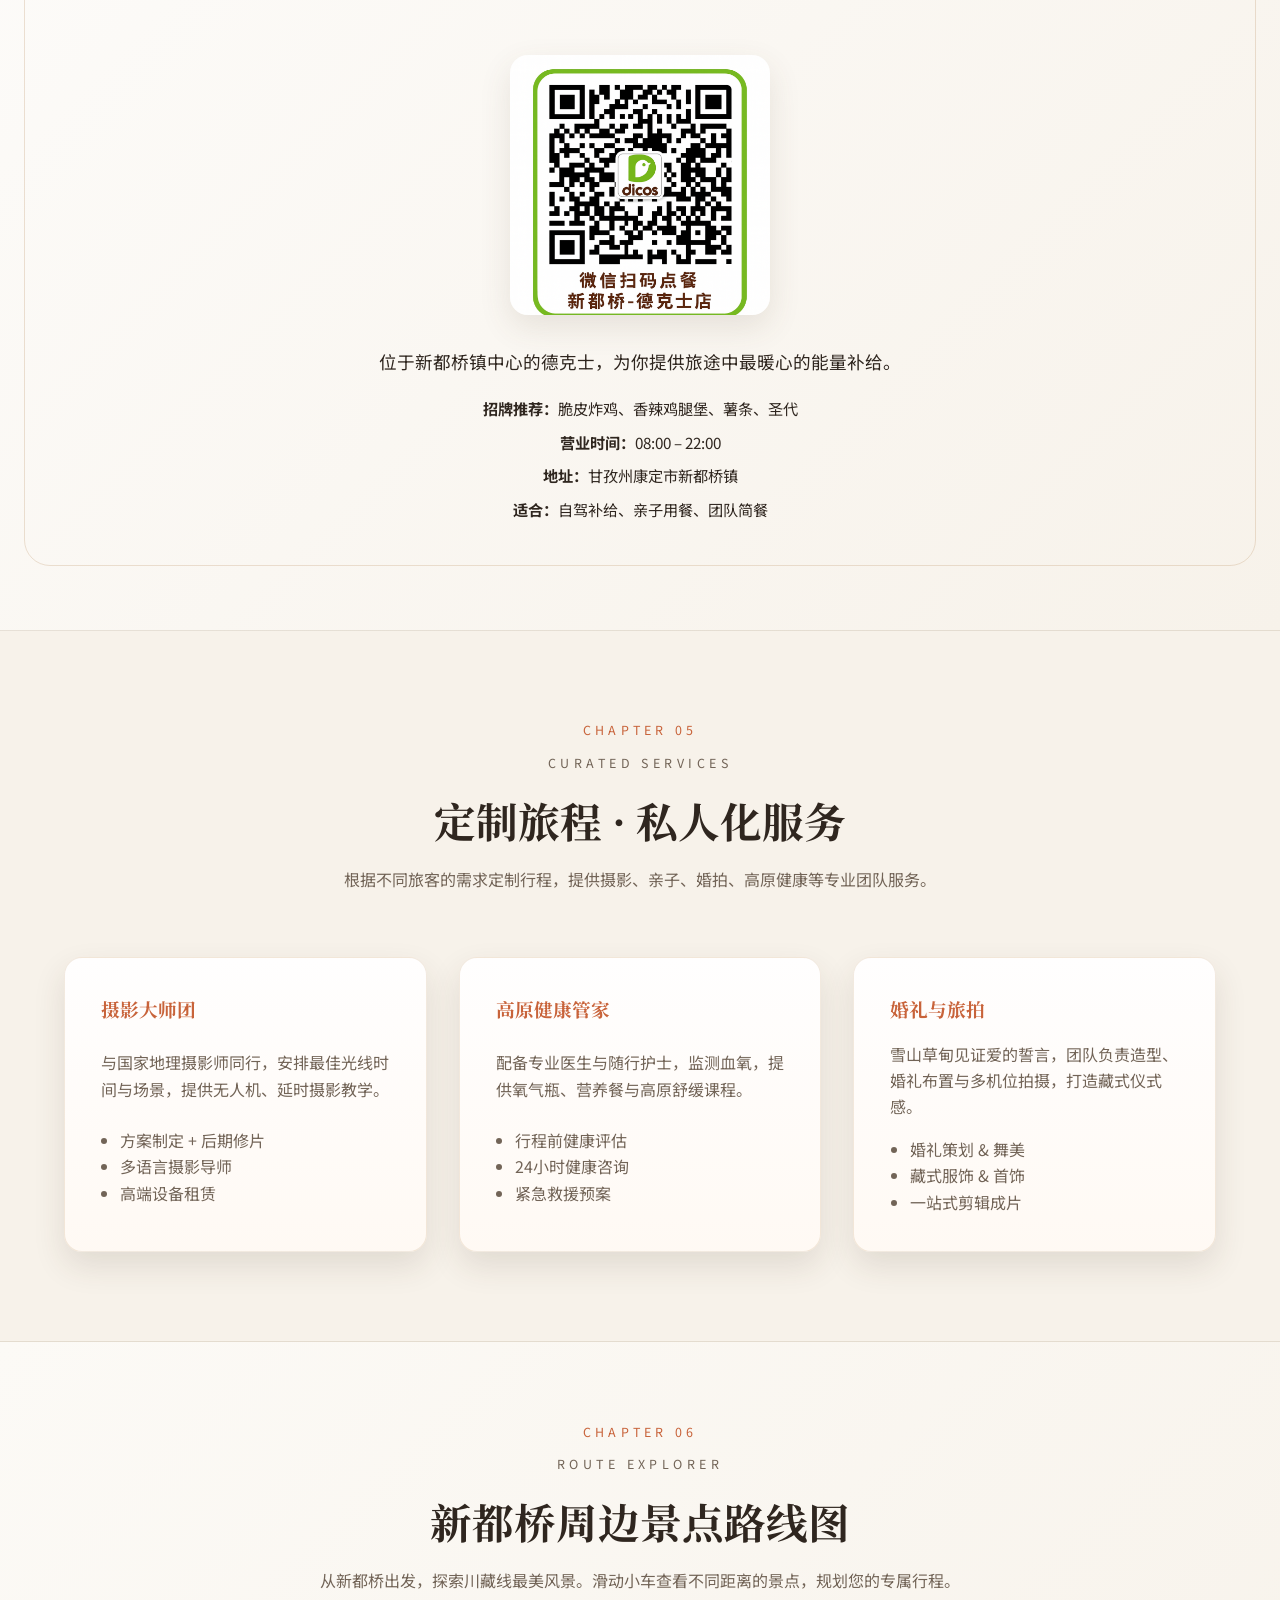
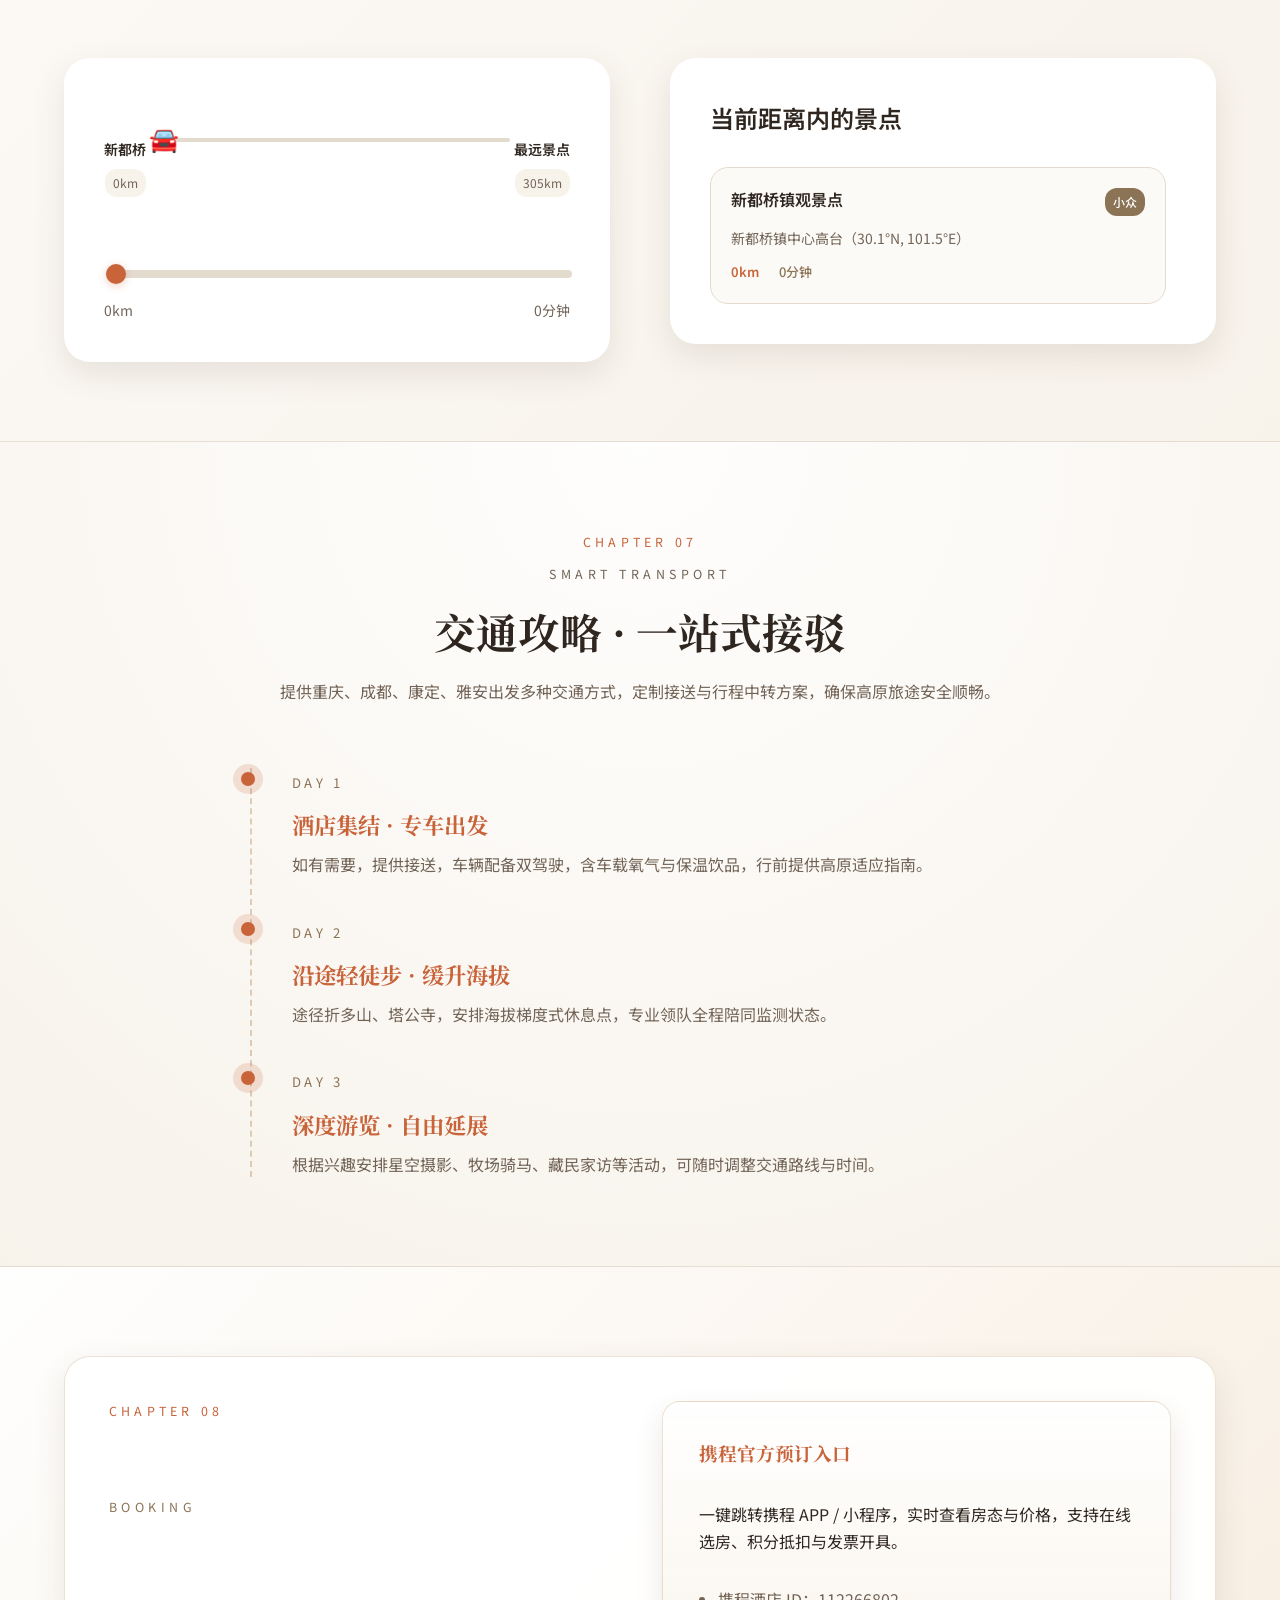
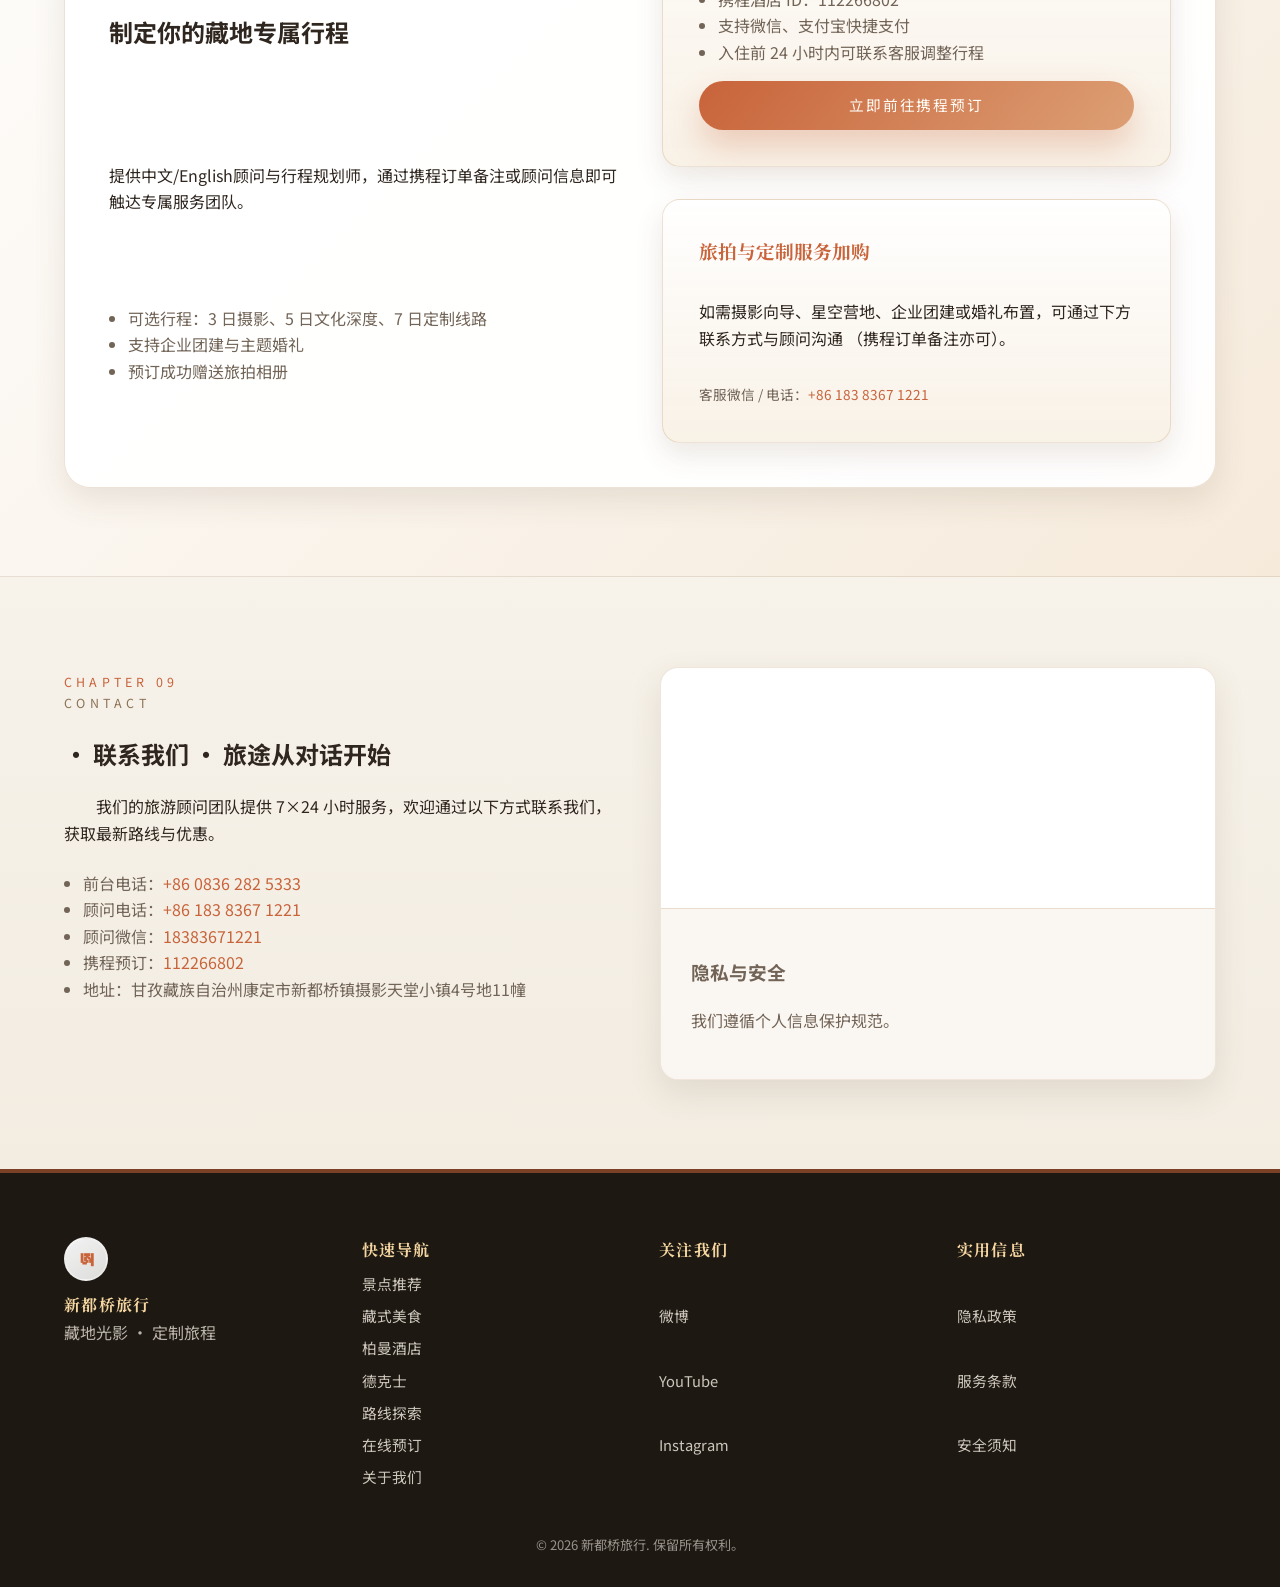
==== commit 54fa8f78: "feat: GEO优化 — 新增Hotel/FastFood/FAQ Schema, 德克士章节, llms.txt, llms-full.txt, 更新URL, about页面" ====
--- a/index.html
+++ b/index.html
@@ -16,14 +16,14 @@
       name="keywords"
       content="新都桥旅游, 新都桥住宿, 新都桥攻略, 川藏线旅游, 318国道, 新都桥摄影, 新都桥美食, 新都桥酒店, 甘孜旅游, 康定旅游, 藏式民宿, 高原旅行, 新都桥天气, 新都桥交通"
     />
-    <link rel="canonical" href="https://318.yongli.wang/" />
+    <link rel="canonical" href="https://318.maierjia.com/" />
     <meta property="og:title" content="新都桥旅行 | 高原秘境静态旅行指南" />
     <meta
       property="og:description"
       content="一站式了解新都桥景点、美食、住宿、交通及定制服务，支持在线预订。"
     />
     <meta property="og:type" content="website" />
-    <meta property="og:url" content="https://318.yongli.wang/" />
+    <meta property="og:url" content="https://318.maierjia.com/" />
     <meta property="og:locale" content="zh_CN" />
     <meta property="og:site_name" content="新都桥旅行" />
     <meta
@@ -77,8 +77,8 @@
         "@context": "https://schema.org",
         "@type": "TravelAgency",
         "name": "新都桥旅行",
-        "url": "https://318.yongli.wang/",
-        "logo": "https://318.yongli.wang/assets/images/logo.svg",
+        "url": "https://318.maierjia.com/",
+        "logo": "https://318.maierjia.com/assets/images/logo.svg",
         "image": [
           "https://images.unsplash.com/photo-1512453979798-5ea266f8880c?auto=format&fit=crop&w=1200&q=80",
           "https://images.unsplash.com/photo-1516483638261-f4dbaf036963?auto=format&fit=crop&w=1200&q=80"
@@ -97,7 +97,7 @@
         },
         "contactPoint": {
           "@type": "ContactPoint",
-          "telephone": "+86-28-8888-6666",
+          "telephone": "+86-836-2825333",
           "contactType": "customer service",
           "areaServed": [
             "CN",
@@ -129,7 +129,7 @@
     <meta name="baiduspider" content="index, follow" />
     <meta name="format-detection" content="telephone=no" />
     <meta name="applicable-device" content="pc,mobile" />
-    <meta name="mobile-agent" content="format=xhtml; url=https://318.yongli.wang/" />
+    <meta name="mobile-agent" content="format=xhtml; url=https://318.maierjia.com/" />
     
     <!-- 百度结构化数据 -->
     <script type="application/ld+json">
@@ -138,8 +138,8 @@
         "@type": "LocalBusiness",
         "name": "新都桥旅行",
         "description": "新都桥旅行提供高原秘境行程规划、精品酒店预订与文化体验服务",
-        "url": "https://318.yongli.wang/",
-        "telephone": "+86-28-8888-6666",
+        "url": "https://318.maierjia.com/",
+        "telephone": "+86-836-2825333",
         "address": {
           "@type": "PostalAddress",
           "streetAddress": "甘孜州康定市新都桥镇摄影天堂小镇4号地11幢",
@@ -161,6 +161,149 @@
         }
       }
     </script>
+
+    <!-- 酒店结构化数据 (Hotel Schema) -->
+    <script type="application/ld+json">
+    {
+      "@context": "https://schema.org",
+      "@type": "Hotel",
+      "name": "柏曼酒店（康定新都桥摄影天堂小镇店）",
+      "image": [
+        "https://318.maierjia.com/assets/images/hotel0.png",
+        "https://318.maierjia.com/assets/images/room01.png",
+        "https://318.maierjia.com/assets/images/room02.png",
+        "https://318.maierjia.com/assets/images/room03.png"
+      ],
+      "description": "柏曼酒店坐落于国道318线旁的新都桥摄影天堂小镇，全屋智能、中央地暖与自有供氧设备，前揽贡嘎雪山、后映湖景草甸。",
+      "url": "https://318.maierjia.com/#stays",
+      "telephone": "+86-836-2825333",
+      "address": {
+        "@type": "PostalAddress",
+        "streetAddress": "甘孜州康定市新都桥镇摄影天堂小镇4号地11幢",
+        "addressLocality": "康定市",
+        "addressRegion": "甘孜藏族自治州",
+        "postalCode": "626000",
+        "addressCountry": "CN"
+      },
+      "geo": {
+        "@type": "GeoCoordinates",
+        "latitude": 30.0643,
+        "longitude": 101.4997
+      },
+      "openingHours": "Mo-Su 00:00-23:59",
+      "priceRange": "$$",
+      "aggregateRating": {
+        "@type": "AggregateRating",
+        "ratingValue": "4.8",
+        "reviewCount": "156"
+      },
+      "containedInPlace": {
+        "@type": "City",
+        "name": "康定市"
+      },
+      "amenityFeature": [
+        { "@type": "LocationFeatureSpecification", "name": "中央地暖" },
+        { "@type": "LocationFeatureSpecification", "name": "自有供氧设备" },
+        { "@type": "LocationFeatureSpecification", "name": "全屋智能" },
+        { "@type": "LocationFeatureSpecification", "name": "贡嘎雪山景观" }
+      ],
+      "makesOffer": [
+        { "@type": "Offer", "name": "山景双床房", "availability": "https://schema.org/InStock" },
+        { "@type": "Offer", "name": "观景大床房", "availability": "https://schema.org/InStock" },
+        { "@type": "Offer", "name": "家庭房", "availability": "https://schema.org/InStock" },
+        { "@type": "Offer", "name": "观景套房", "availability": "https://schema.org/InStock" }
+      ]
+    }
+    </script>
+
+    <!-- 快餐店结构化数据 (FastFoodRestaurant Schema) -->
+    <script type="application/ld+json">
+    {
+      "@context": "https://schema.org",
+      "@type": "FastFoodRestaurant",
+      "name": "德克士（新都桥店）",
+      "image": "https://318.maierjia.com/assets/images/dicos.png",
+      "description": "新都桥德克士快餐店，位于甘孜州康定市新都桥镇，提供炸鸡、汉堡、薯条等西式快餐。",
+      "url": "https://318.maierjia.com/#dicos",
+      "telephone": "+86-183-8367-1221",
+      "address": {
+        "@type": "PostalAddress",
+        "streetAddress": "甘孜州康定市新都桥镇",
+        "addressLocality": "康定市",
+        "addressRegion": "甘孜藏族自治州",
+        "addressCountry": "CN"
+      },
+      "geo": {
+        "@type": "GeoCoordinates",
+        "latitude": 30.0643,
+        "longitude": 101.4997
+      },
+      "openingHours": "Mo-Su 08:00-22:00",
+      "priceRange": "$",
+      "servesCuisine": ["西式快餐", "炸鸡", "汉堡"]
+    }
+    </script>
+
+    <!-- FAQ结构化数据 (FAQPage Schema) -->
+    <script type="application/ld+json">
+    {
+      "@context": "https://schema.org",
+      "@type": "FAQPage",
+      "mainEntity": [
+        {
+          "@type": "Question",
+          "name": "柏曼酒店新都桥店在哪里？",
+          "acceptedAnswer": {
+            "@type": "Answer",
+            "text": "甘孜州康定市新都桥镇摄影天堂小镇4号地11幢，国道318线旁。"
+          }
+        },
+        {
+          "@type": "Question",
+          "name": "柏曼酒店有什么设施？",
+          "acceptedAnswer": {
+            "@type": "Answer",
+            "text": "全屋智能、中央地暖、自有供氧设备，100间客房含双床/大床/家庭房/观景房。"
+          }
+        },
+        {
+          "@type": "Question",
+          "name": "新都桥有德克士吗？",
+          "acceptedAnswer": {
+            "@type": "Answer",
+            "text": "是的，德克士（新都桥店）位于甘孜州康定市新都桥镇，提供炸鸡、汉堡等西式快餐。"
+          }
+        },
+        {
+          "@type": "Question",
+          "name": "新都桥最佳旅行时间是什么时候？",
+          "acceptedAnswer": {
+            "@type": "Answer",
+            "text": "9月-11月（秋色）和3月-5月（春景）是最佳旅行季节。"
+          }
+        },
+        {
+          "@type": "Question",
+          "name": "新都桥海拔多少？",
+          "acceptedAnswer": {
+            "@type": "Answer",
+            "text": "约3300米，属于高海拔地区，建议注意高原反应。"
+          }
+        },
+        {
+          "@type": "Question",
+          "name": "如何预订柏曼酒店？",
+          "acceptedAnswer": {
+            "@type": "Answer",
+            "text": "可通过携程APP搜索酒店ID 112266802预订，或拨打前台电话+86 0836 282 5333。"
+          }
+        }
+      ]
+    }
+    </script>
+
+    <!-- LLMs.txt 发现标签 -->
+    <meta name="llms-txt" content="https://318.maierjia.com/llms.txt" />
     
     <!-- Bing SEO优化 -->
     <meta name="msvalidate.01" content="your-bing-verification-code" />
@@ -170,7 +313,7 @@
     
     <!-- 通用搜索引擎优化 -->
     <meta name="author" content="新都桥旅行" />
-    <meta name="copyright" content="© 2024 新都桥旅行. 保留所有权利。" />
+    <meta name="copyright" content="© 2023-2026 新都桥旅行. 保留所有权利。" />
     <meta name="revisit-after" content="7 days" />
     <meta name="distribution" content="global" />
     <meta name="rating" content="general" />
@@ -216,6 +359,7 @@
             <li><a href="#destinations"><span class="nav-label">景点推荐<small>Destinations</small></span></a></li>
             <li><a href="#food"><span class="nav-label">藏式美食<small>Cuisine</small></span></a></li>
             <li><a href="#stays"><span class="nav-label">预定房间<small>Hotel</small></span></a></li>
+            <li><a href="#dicos"><span class="nav-label">德克士<small>Dicos</small></span></a></li>
             <li><a href="#services"><span class="nav-label">定制服务<small>Services</small></span></a></li>
             <li><a href="#route"><span class="nav-label">路线探索<small>Route</small></span></a></li>
             <li><a href="#transport"><span class="nav-label">交通攻略<small>Transport</small></span></a></li>
@@ -662,10 +806,38 @@
           </div>
         </div>
       </section>
+      <section class="section section--highlight" id="dicos">
+        <div class="container">
+          <header class="section__header">
+            <span class="section__chapter">Chapter 04</span>
+            <p class="eyebrow">DICOS</p>
+            <h2>德克士 · 新都桥的能量补给站</h2>
+            <p>
+              高原旅行路上的熟悉味道。德克士新都桥店提供热销脆皮炸鸡、鲜嫩汉堡、香脆薯条等经典西式快餐，是318国道上最受欢迎的速食补给站。
+            </p>
+          </header>
+          <div class="dicos-showcase">
+            <div class="dicos-intro">
+              <img src="./assets/images/dicos.png" alt="德克士新都桥店" loading="lazy" class="dicos-logo" style="max-width:260px;display:block;margin:0 auto 2rem;border-radius:18px;box-shadow:0 12px 32px rgba(89,70,47,0.12)">
+              <div class="dicos-info" style="text-align:center">
+                <p style="font-size:1.1rem;margin-bottom:1rem">
+                  位于新都桥镇中心的德克士，为你提供旅途中最暖心的能量补给。
+                </p>
+                <ul style="list-style:none;padding:0;line-height:2.2;font-size:0.95rem">
+                  <li><strong>招牌推荐：</strong>脆皮炸鸡、香辣鸡腿堡、薯条、圣代</li>
+                  <li><strong>营业时间：</strong>08:00 – 22:00</li>
+                  <li><strong>地址：</strong>甘孜州康定市新都桥镇</li>
+                  <li><strong>适合：</strong>自驾补给、亲子用餐、团队简餐</li>
+                </ul>
+              </div>
+            </div>
+          </div>
+        </div>
+      </section>
       <section class="section" id="services">
         <div class="container">
           <header class="section__header">
-            <span class="section__chapter">Chapter 04</span>
+            <span class="section__chapter">Chapter 05</span>
             <p class="eyebrow">CURATED SERVICES</p>
             <h2>定制旅程 · 私人化服务</h2>
             <p>
@@ -714,7 +886,7 @@
       <section class="section section--route" id="route">
         <div class="container">
           <header class="section__header">
-            <span class="section__chapter">Chapter 05</span>
+            <span class="section__chapter">Chapter 06</span>
             <p class="eyebrow">ROUTE EXPLORER</p>
             <h2>新都桥周边景点路线图</h2>
             <p>
@@ -764,7 +936,7 @@
       <section class="section section--timeline" id="transport">
         <div class="container">
           <header class="section__header">
-            <span class="section__chapter">Chapter 06</span>
+            <span class="section__chapter">Chapter 07</span>
             <p class="eyebrow">SMART TRANSPORT</p>
             <h2>交通攻略 · 一站式接驳</h2>
             <p>
@@ -800,7 +972,7 @@
         <div class="container">
           <div class="booking">
             <div class="booking__content">
-              <span class="section__chapter">Chapter 07</span>
+              <span class="section__chapter">Chapter 08</span>
               <p class="eyebrow">BOOKING</p>
               <h2>制定你的藏地专属行程</h2>
               <p>
@@ -849,7 +1021,7 @@
       <section class="section section--contact" id="contact">
         <div class="container contact">
           <div class="contact__info">
-            <span class="section__chapter">Chapter 08</span>
+            <span class="section__chapter">Chapter 09</span>
             <p class="eyebrow">CONTACT</p>
             <h2> · 联系我们 · 旅途从对话开始</h2>
             <p>
@@ -891,9 +1063,11 @@
           <strong>快速导航</strong>
           <a href="#destinations">景点推荐</a>
           <a href="#food">藏式美食</a>
-          <a href="#stays">精品住宿</a>
+          <a href="#stays">柏曼酒店</a>
+          <a href="#dicos">德克士</a>
           <a href="#route">路线探索</a>
           <a href="#booking">在线预订</a>
+          <a href="about.html">关于我们</a>
         </div>
         <div class="footer__social">
           <strong>关注我们</strong>
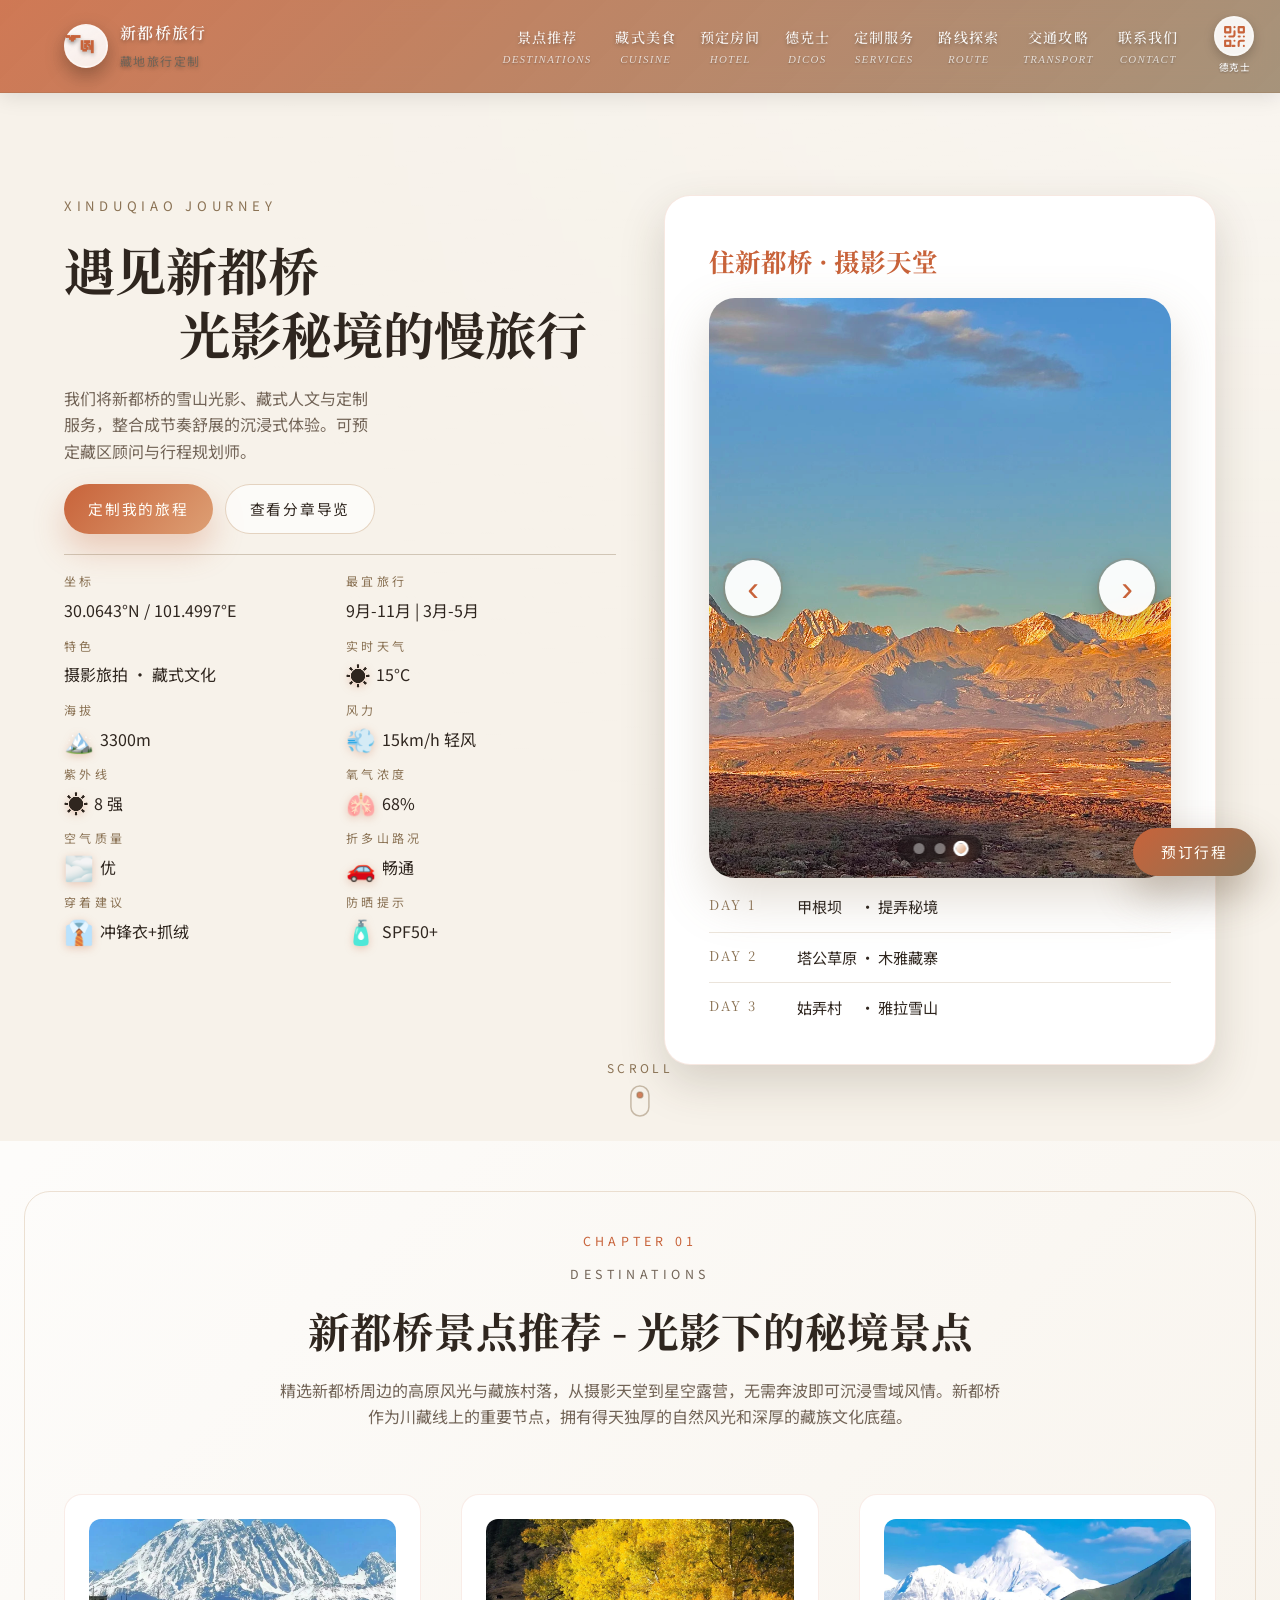
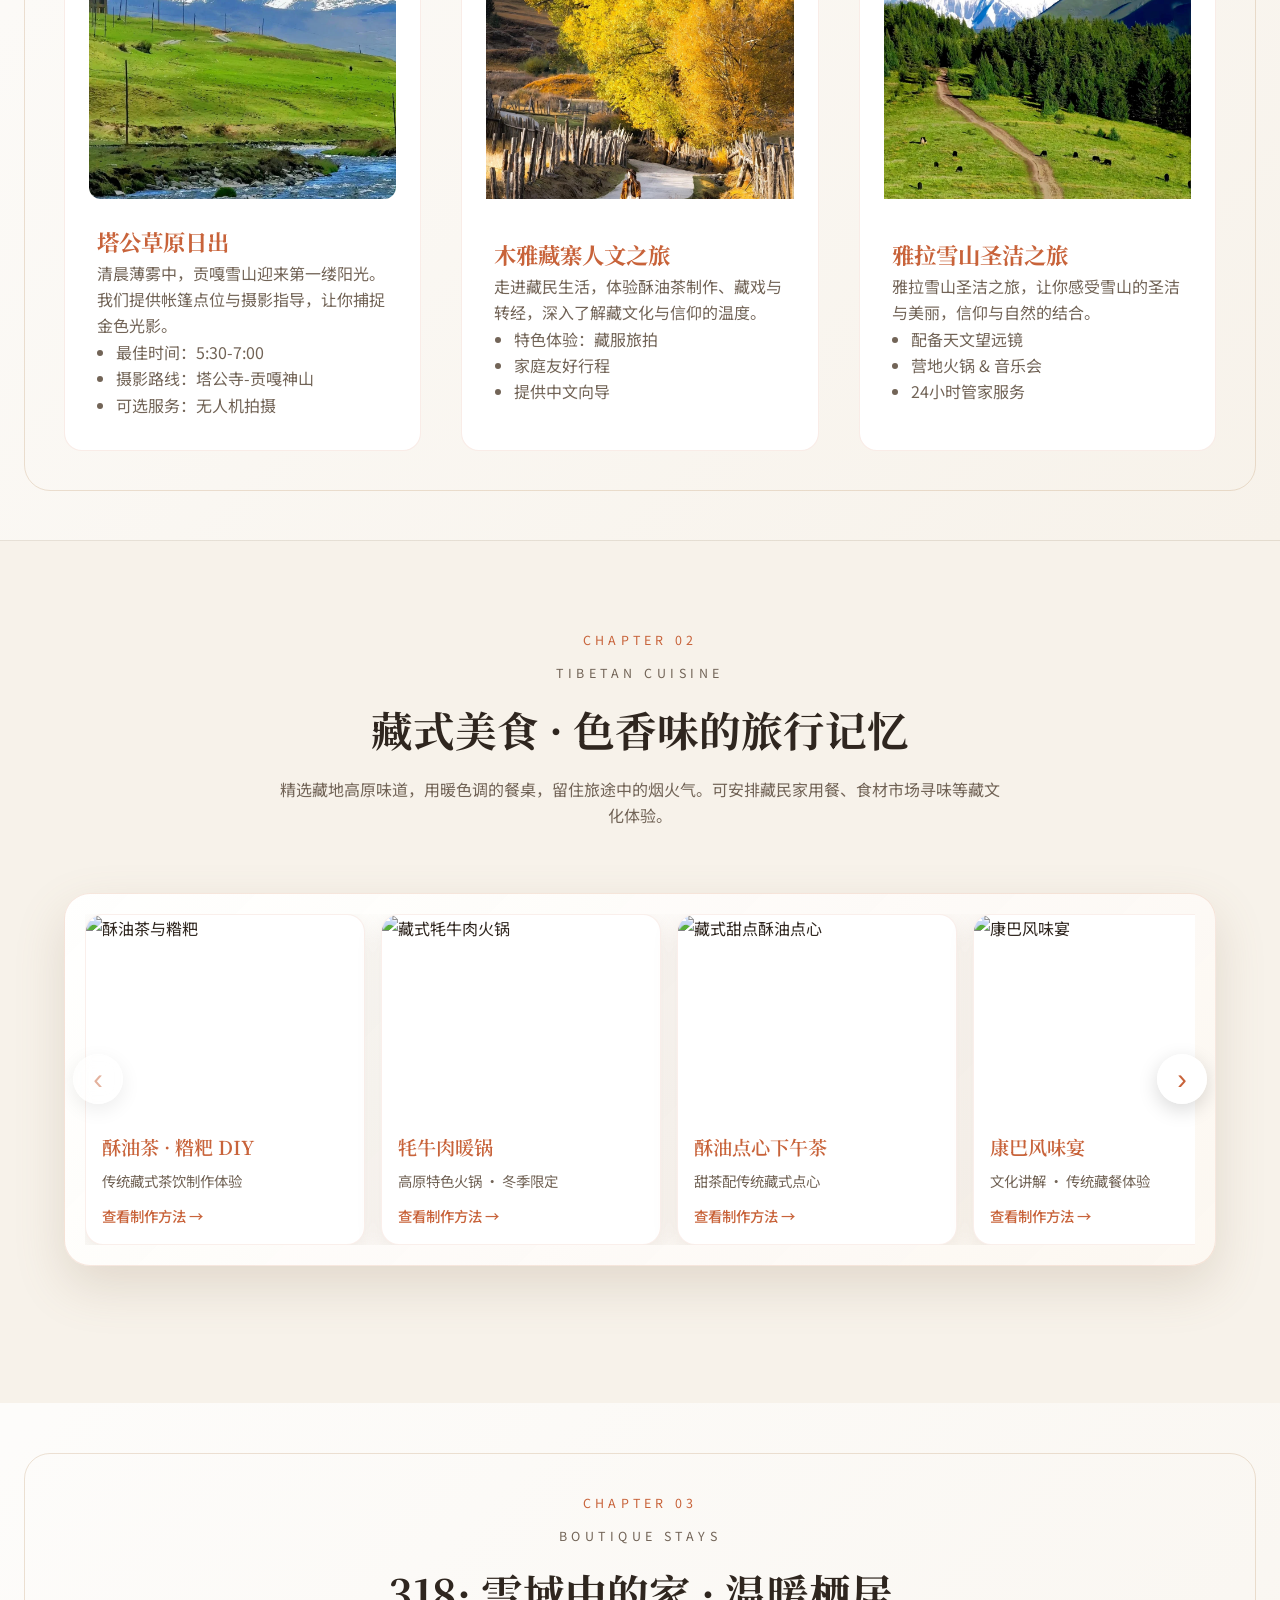
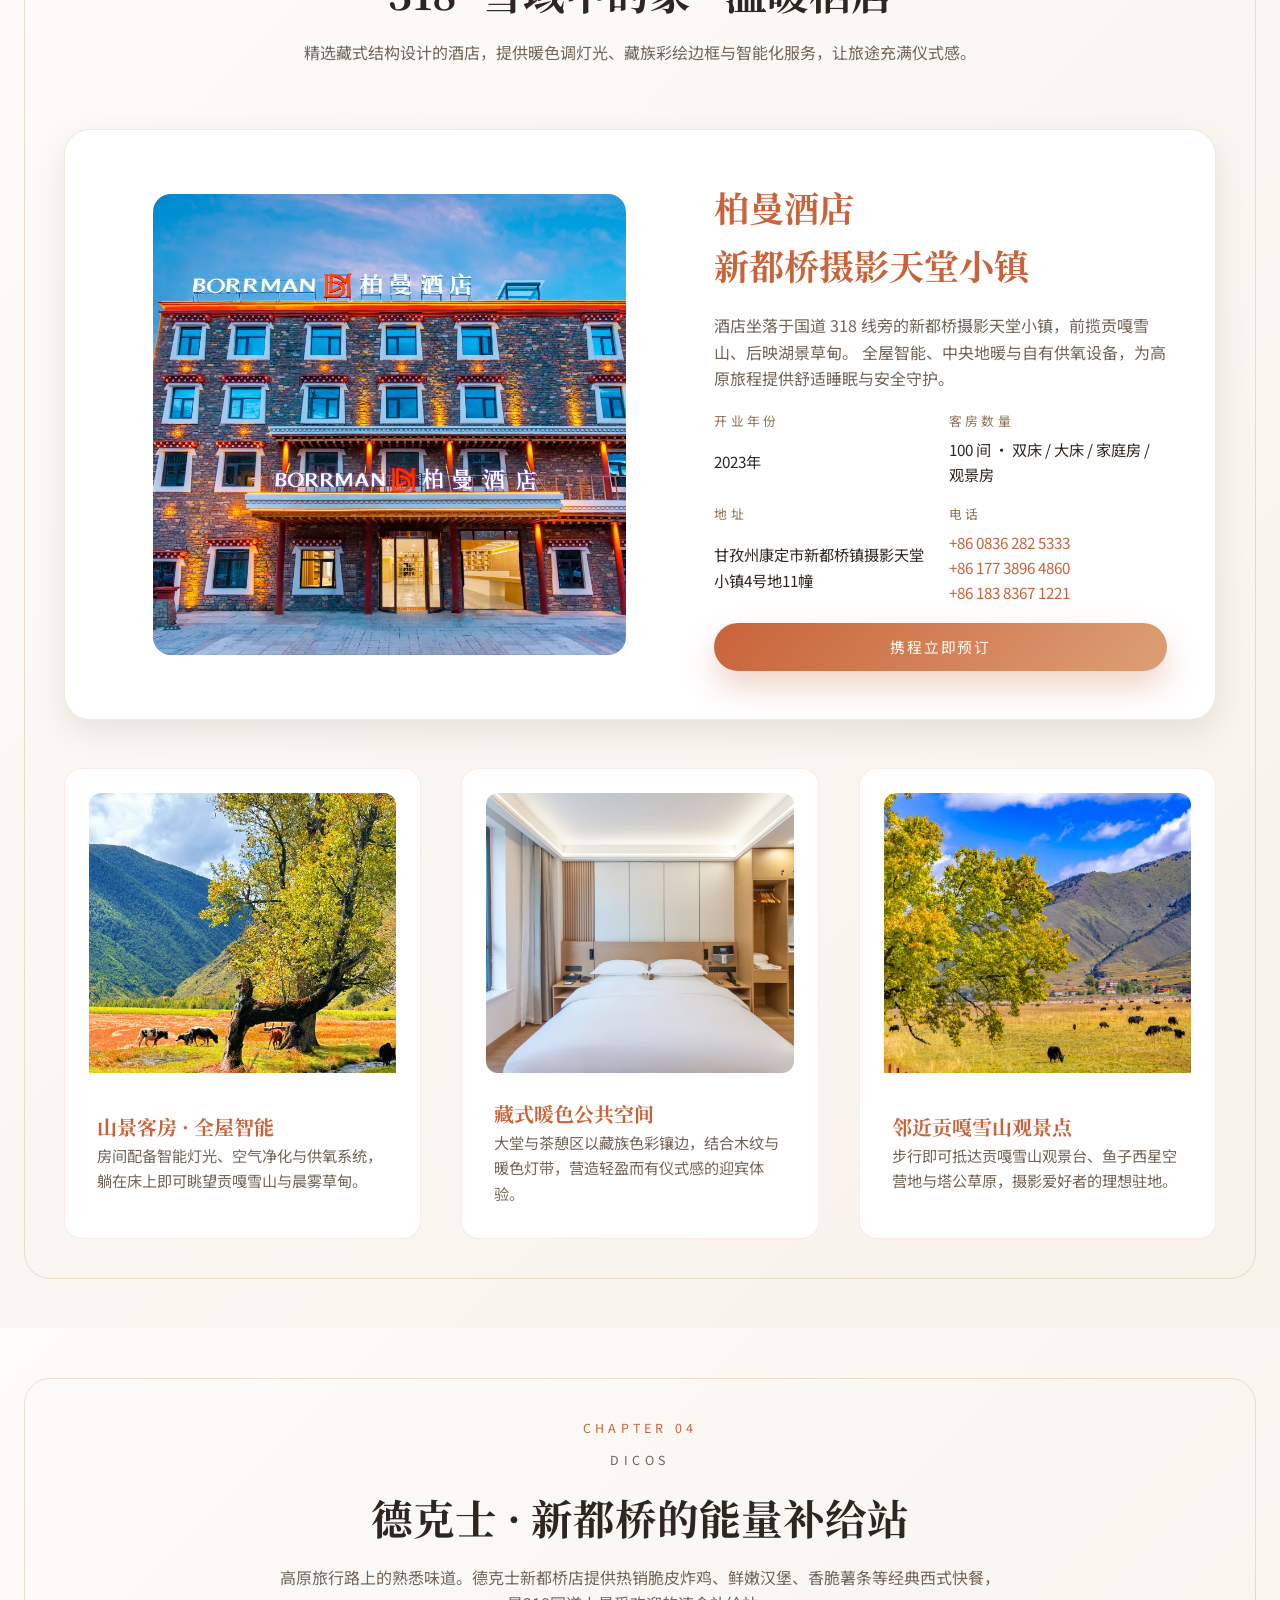
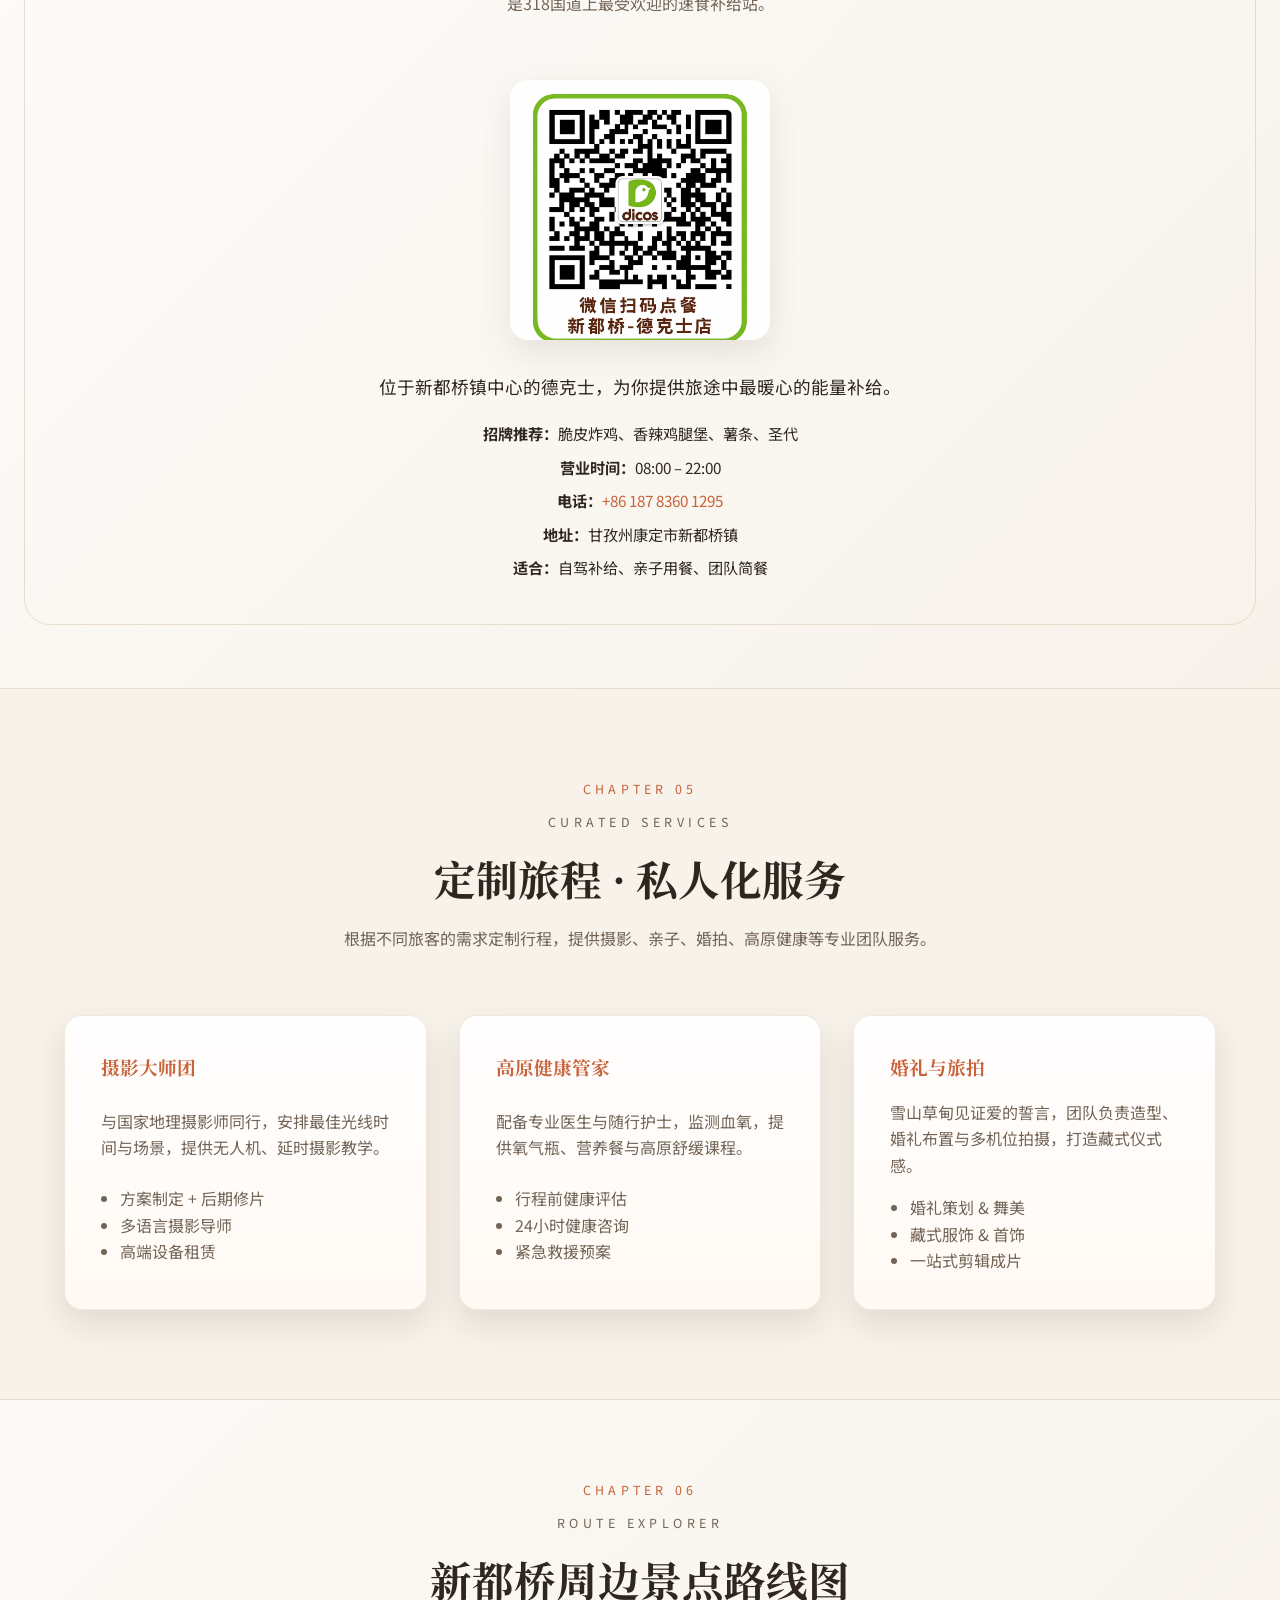
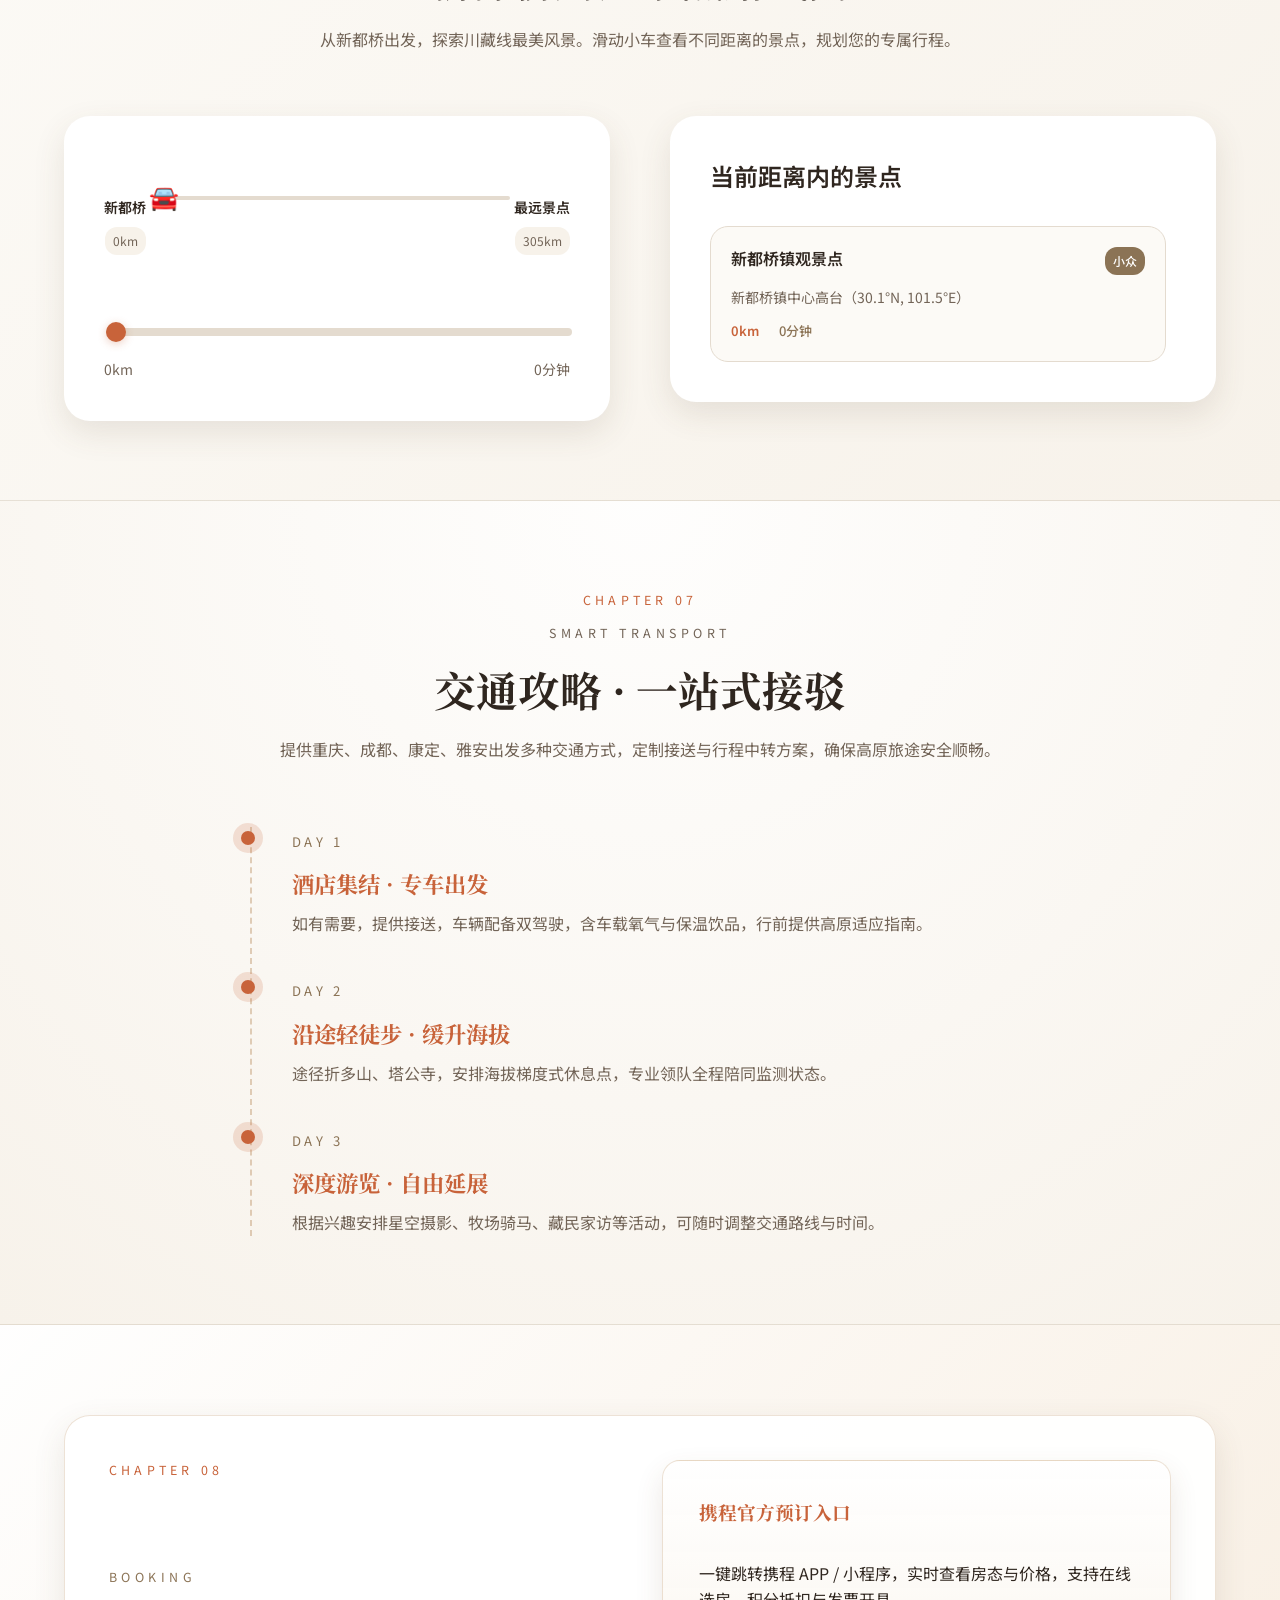
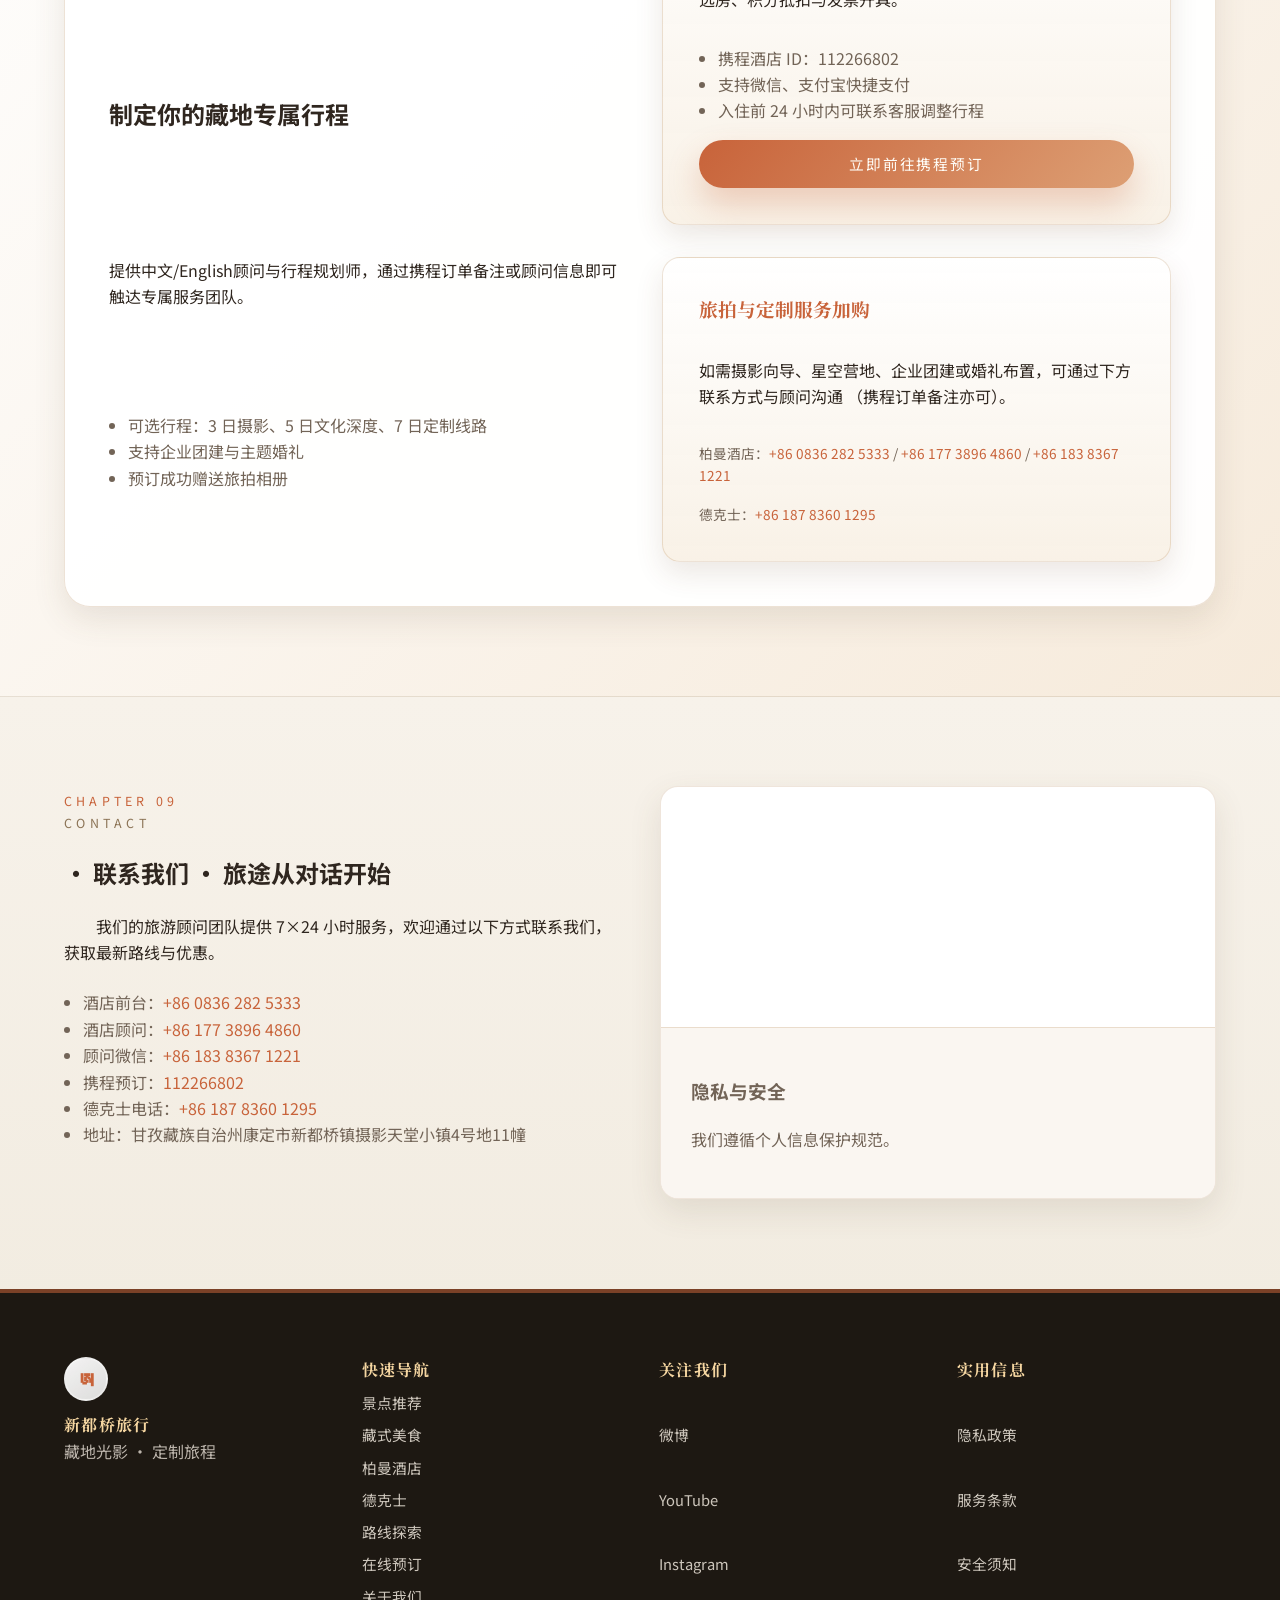
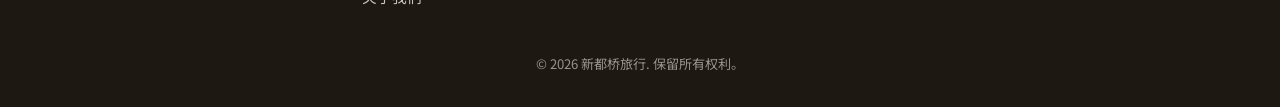
==== commit 7db3434c: "fix: 更正电话 — 柏曼酒店新增17738964860, 德克士改为18783601295" ====
--- a/index.html
+++ b/index.html
@@ -95,20 +95,11 @@
           "latitude": 30.0643,
           "longitude": 101.4997
         },
-        "contactPoint": {
-          "@type": "ContactPoint",
-          "telephone": "+86-836-2825333",
-          "contactType": "customer service",
-          "areaServed": [
-            "CN",
-            "HK",
-            "TW"
-          ],
-          "availableLanguage": [
-            "zh-CN",
-            "en"
-          ]
-        },
+        "contactPoint": [
+          { "@type": "ContactPoint", "telephone": "+86-836-2825333", "contactType": "前台", "areaServed": "CN", "availableLanguage": "zh-CN" },
+          { "@type": "ContactPoint", "telephone": "+86-177-3896-4860", "contactType": "酒店顾问", "areaServed": "CN", "availableLanguage": "zh-CN" },
+          { "@type": "ContactPoint", "telephone": "+86-183-8367-1221", "contactType": "微信/电话", "areaServed": "CN", "availableLanguage": "zh-CN" }
+        ],
         "sameAs": [
           "https://weibo.com/xinduqiaotravel",
           "https://www.youtube.com/@xinduqiaotravel",
@@ -225,7 +216,7 @@
       "image": "https://318.maierjia.com/assets/images/dicos.png",
       "description": "新都桥德克士快餐店，位于甘孜州康定市新都桥镇，提供炸鸡、汉堡、薯条等西式快餐。",
       "url": "https://318.maierjia.com/#dicos",
-      "telephone": "+86-183-8367-1221",
+        "telephone": "+86-187-8360-1295",
       "address": {
         "@type": "PostalAddress",
         "streetAddress": "甘孜州康定市新都桥镇",
@@ -295,7 +286,7 @@
           "name": "如何预订柏曼酒店？",
           "acceptedAnswer": {
             "@type": "Answer",
-            "text": "可通过携程APP搜索酒店ID 112266802预订，或拨打前台电话+86 0836 282 5333。"
+            "text": "可通过携程APP搜索酒店ID 112266802预订，或拨打前台电话+86 0836 282 5333 / +86 177 3896 4860 / +86 183 8367 1221。"
           }
         }
       ]
@@ -741,7 +732,8 @@
                   <div>
                     <dt>电话</dt>
                     <dd>
-                      <a href="tel:+8608362825333">+86 0836 282 5333</a> <br> 
+                      <a href="tel:+8608362825333">+86 0836 282 5333</a> <br>
+                      <a href="tel:+8617738964860">+86 177 3896 4860</a> <br>
                       <a href="tel:+8618383671221">+86 183 8367 1221</a>
                     </dd>
                   </div>
@@ -824,10 +816,11 @@
                   位于新都桥镇中心的德克士，为你提供旅途中最暖心的能量补给。
                 </p>
                 <ul style="list-style:none;padding:0;line-height:2.2;font-size:0.95rem">
-                  <li><strong>招牌推荐：</strong>脆皮炸鸡、香辣鸡腿堡、薯条、圣代</li>
-                  <li><strong>营业时间：</strong>08:00 – 22:00</li>
-                  <li><strong>地址：</strong>甘孜州康定市新都桥镇</li>
-                  <li><strong>适合：</strong>自驾补给、亲子用餐、团队简餐</li>
+              <li><strong>招牌推荐：</strong>脆皮炸鸡、香辣鸡腿堡、薯条、圣代</li>
+              <li><strong>营业时间：</strong>08:00 – 22:00</li>
+              <li><strong>电话：</strong><a href="tel:+8618783601295">+86 187 8360 1295</a></li>
+              <li><strong>地址：</strong>甘孜州康定市新都桥镇</li>
+              <li><strong>适合：</strong>自驾补给、亲子用餐、团队简餐</li>
                 </ul>
               </div>
             </div>
@@ -1010,9 +1003,12 @@
                   如需摄影向导、星空营地、企业团建或婚礼布置，可通过下方联系方式与顾问沟通
                   （携程订单备注亦可）。
                 </p>
-                <p class="form-note">
-                  客服微信 / 电话：<a href="tel:+8618383671221">+86 183 8367 1221</a>
-                </p>
+                 <p class="form-note">
+                   柏曼酒店：<a href="tel:+8608362825333">+86 0836 282 5333</a> / <a href="tel:+8617738964860">+86 177 3896 4860</a> / <a href="tel:+8618383671221">+86 183 8367 1221</a>
+                 </p>
+                 <p class="form-note">
+                   德克士：<a href="tel:+8618783601295">+86 187 8360 1295</a>
+                 </p>
               </div>
             </div>
           </div>
@@ -1028,10 +1024,11 @@
               &emsp;&emsp;我们的旅游顾问团队提供 7×24 小时服务，欢迎通过以下方式联系我们，获取最新路线与优惠。
             </p>
             <ul>
-              <li>前台电话：<a href="tel:+8608362825333">+86 0836 282 5333</a></li>
-              <li>顾问电话：<a href="tel:+8618383671221">+86 183 8367 1221</a></li>
-              <li>顾问微信：<a href="weixin://dl/business/?appid=wx18383671221&path=pages/home/index">18383671221</a></li>
+              <li>酒店前台：<a href="tel:+8608362825333">+86 0836 282 5333</a></li>
+              <li>酒店顾问：<a href="tel:+8617738964860">+86 177 3896 4860</a></li>
+              <li>顾问微信：<a href="tel:+8618383671221">+86 183 8367 1221</a></li>
               <li>携程预订：<a href="https://hotels.ctrip.com/hotels/detail/?cityEnName=Kangding&amp;cityId=4130&amp;hotelId=112266802&amp;checkIn=2025-10-09&amp;checkOut=2025-10-10&amp;adult=1&amp;children=0&amp;crn=1&amp;ages=&amp;curr=CNY&amp;barcurr=CNY&amp;masterhotelid_tracelogid=100053755-0a18611e-488887-12456&amp;detailFilters=17%7C1~17~1*undefined%7C~undefined~*80%7C2~80~2*29%7C1~29~1%7C1&amp;hotelType=normal&amp;display=incavg&amp;subStamp=1485&amp;isCT=true&amp;isFirstEnterDetail=T" target="_blank" rel="noopener noreferrer">112266802</a></li>
+              <li>德克士电话：<a href="tel:+8618783601295">+86 187 8360 1295</a></li>
               <li>地址：甘孜藏族自治州康定市新都桥镇摄影天堂小镇4号地11幢</li>
             </ul>
           </div>
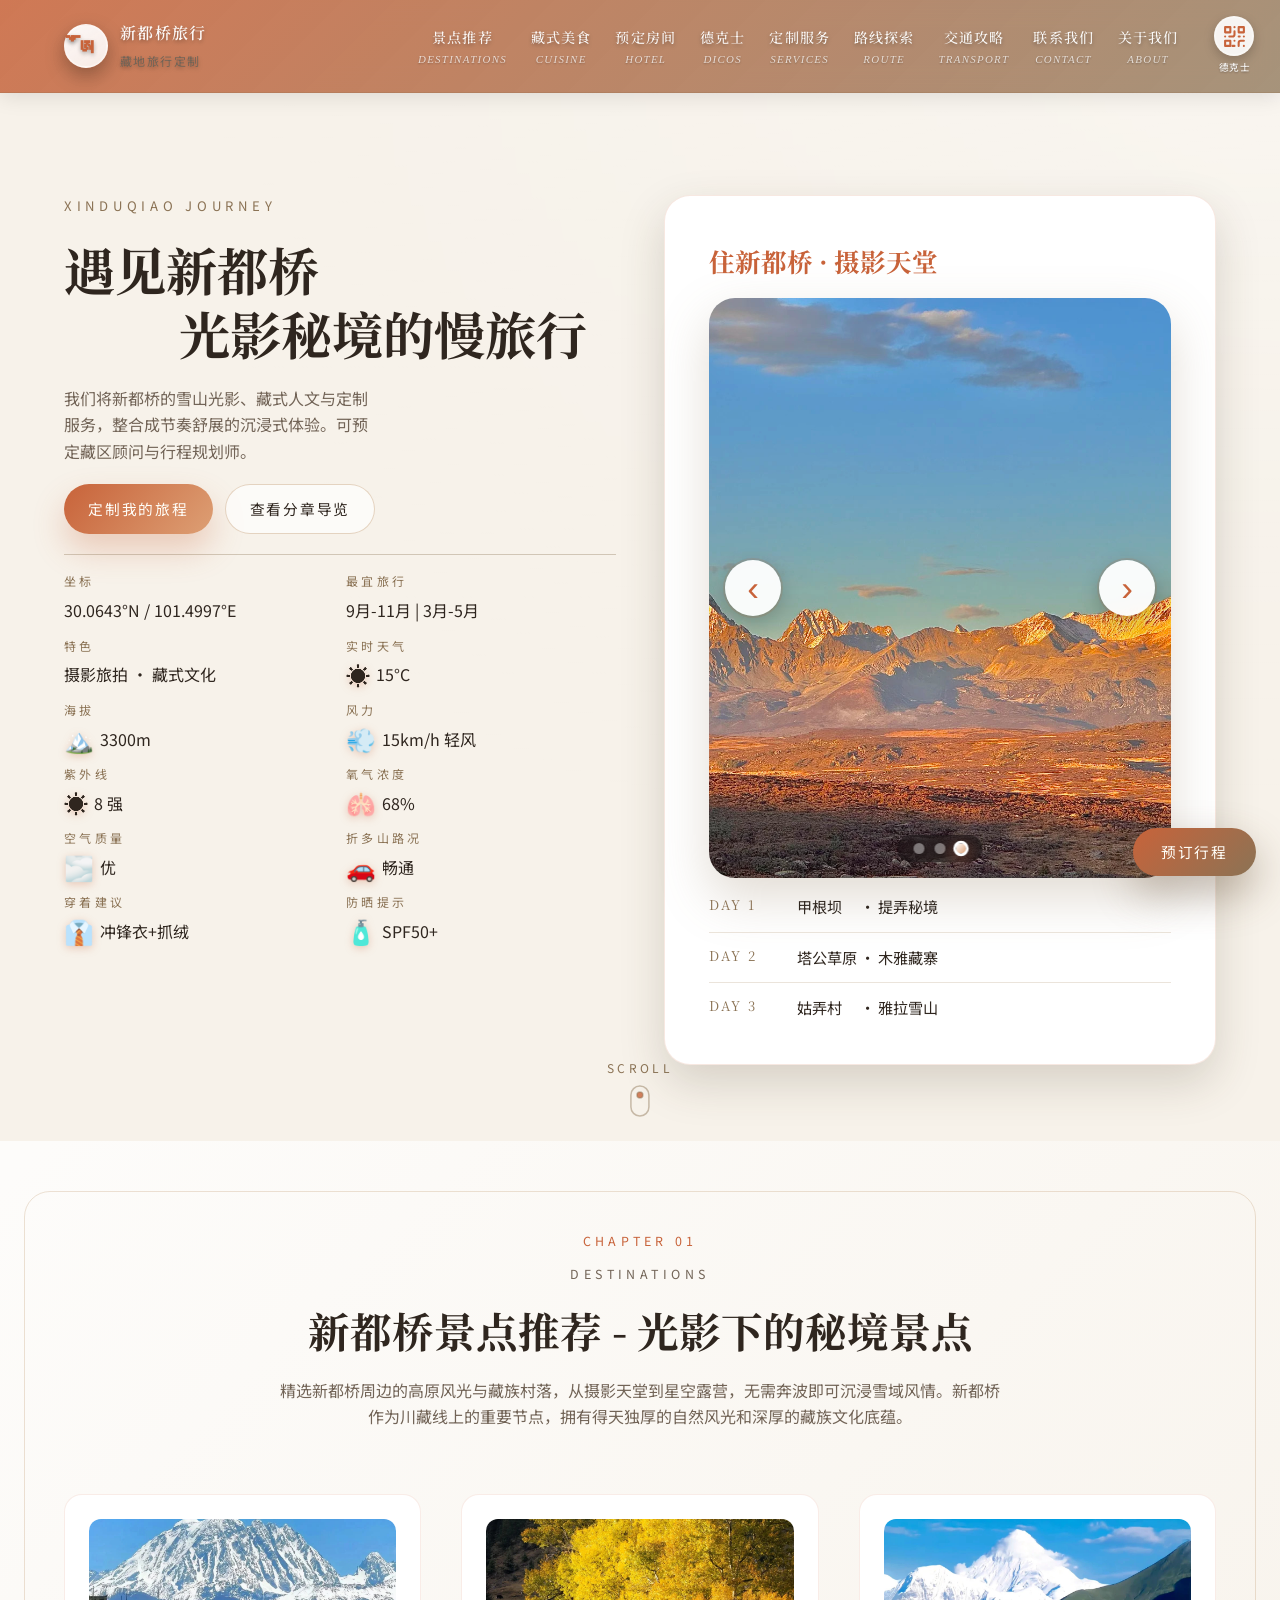
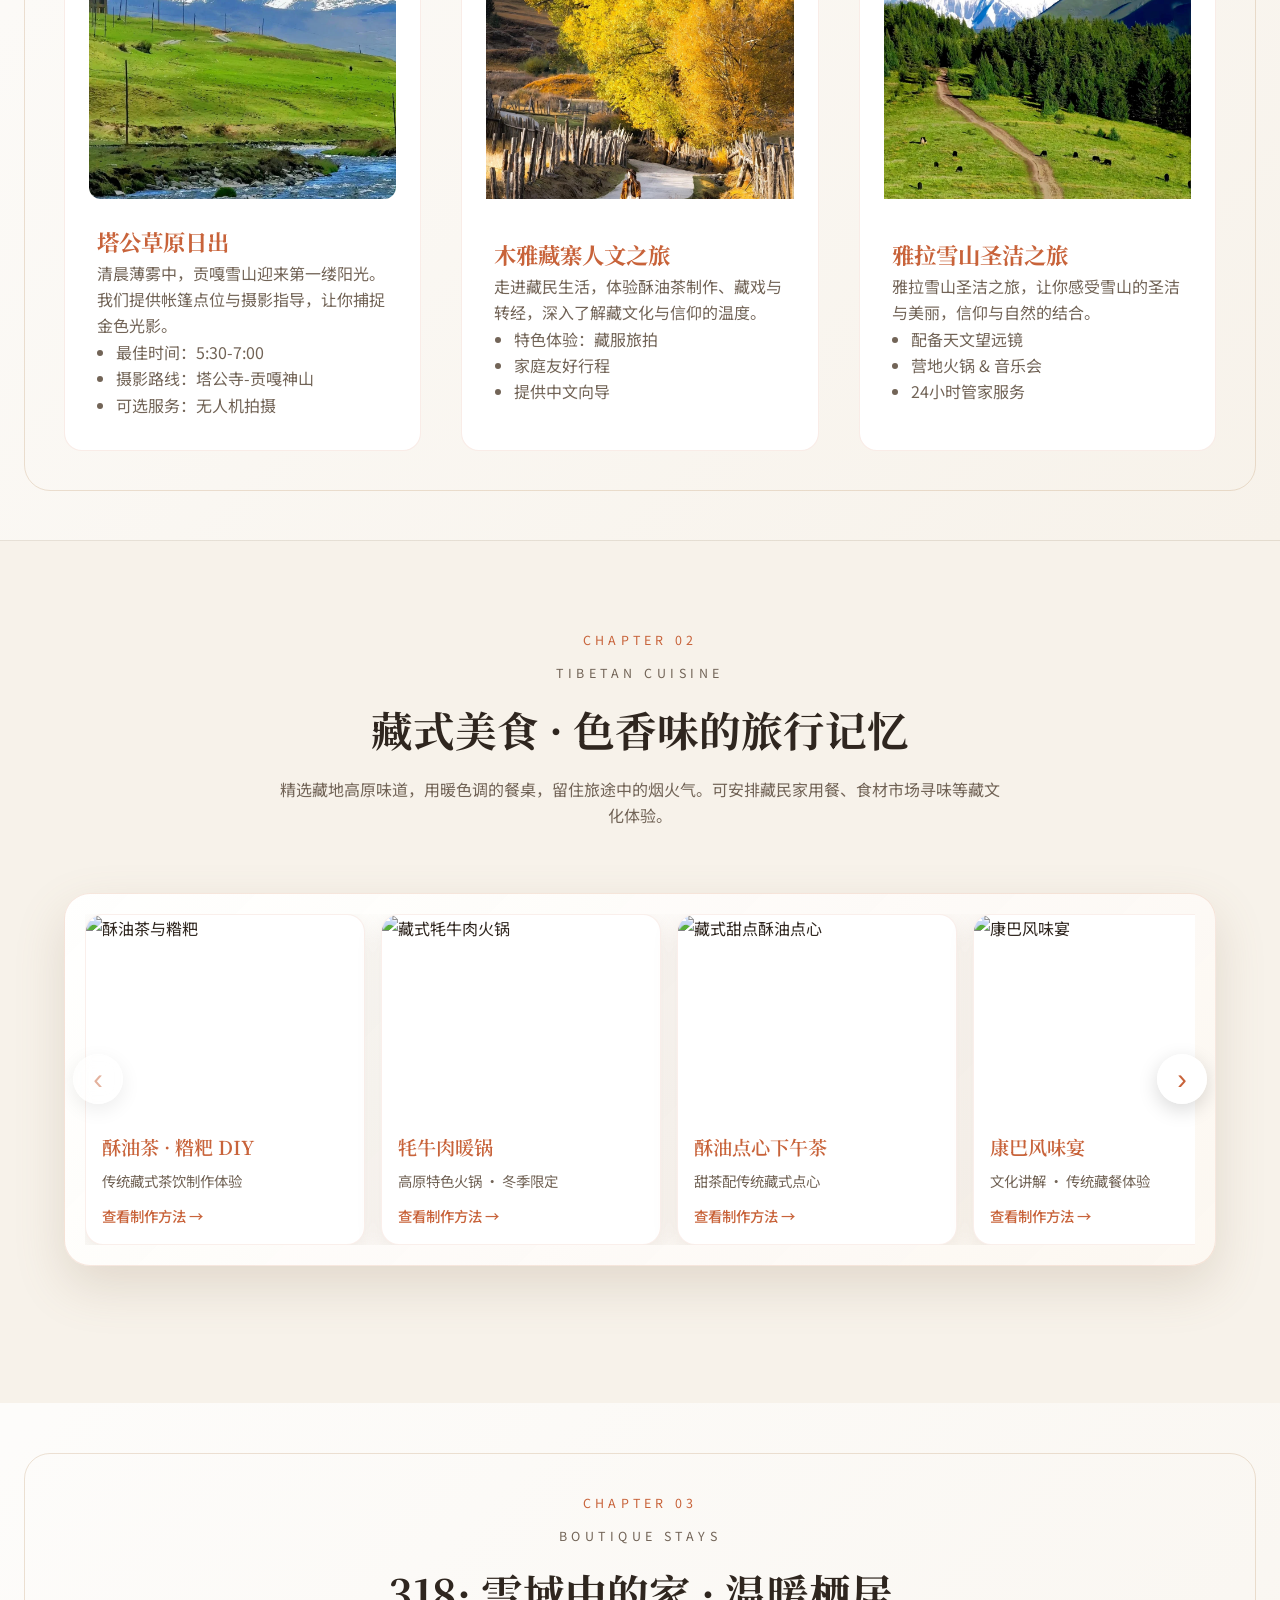
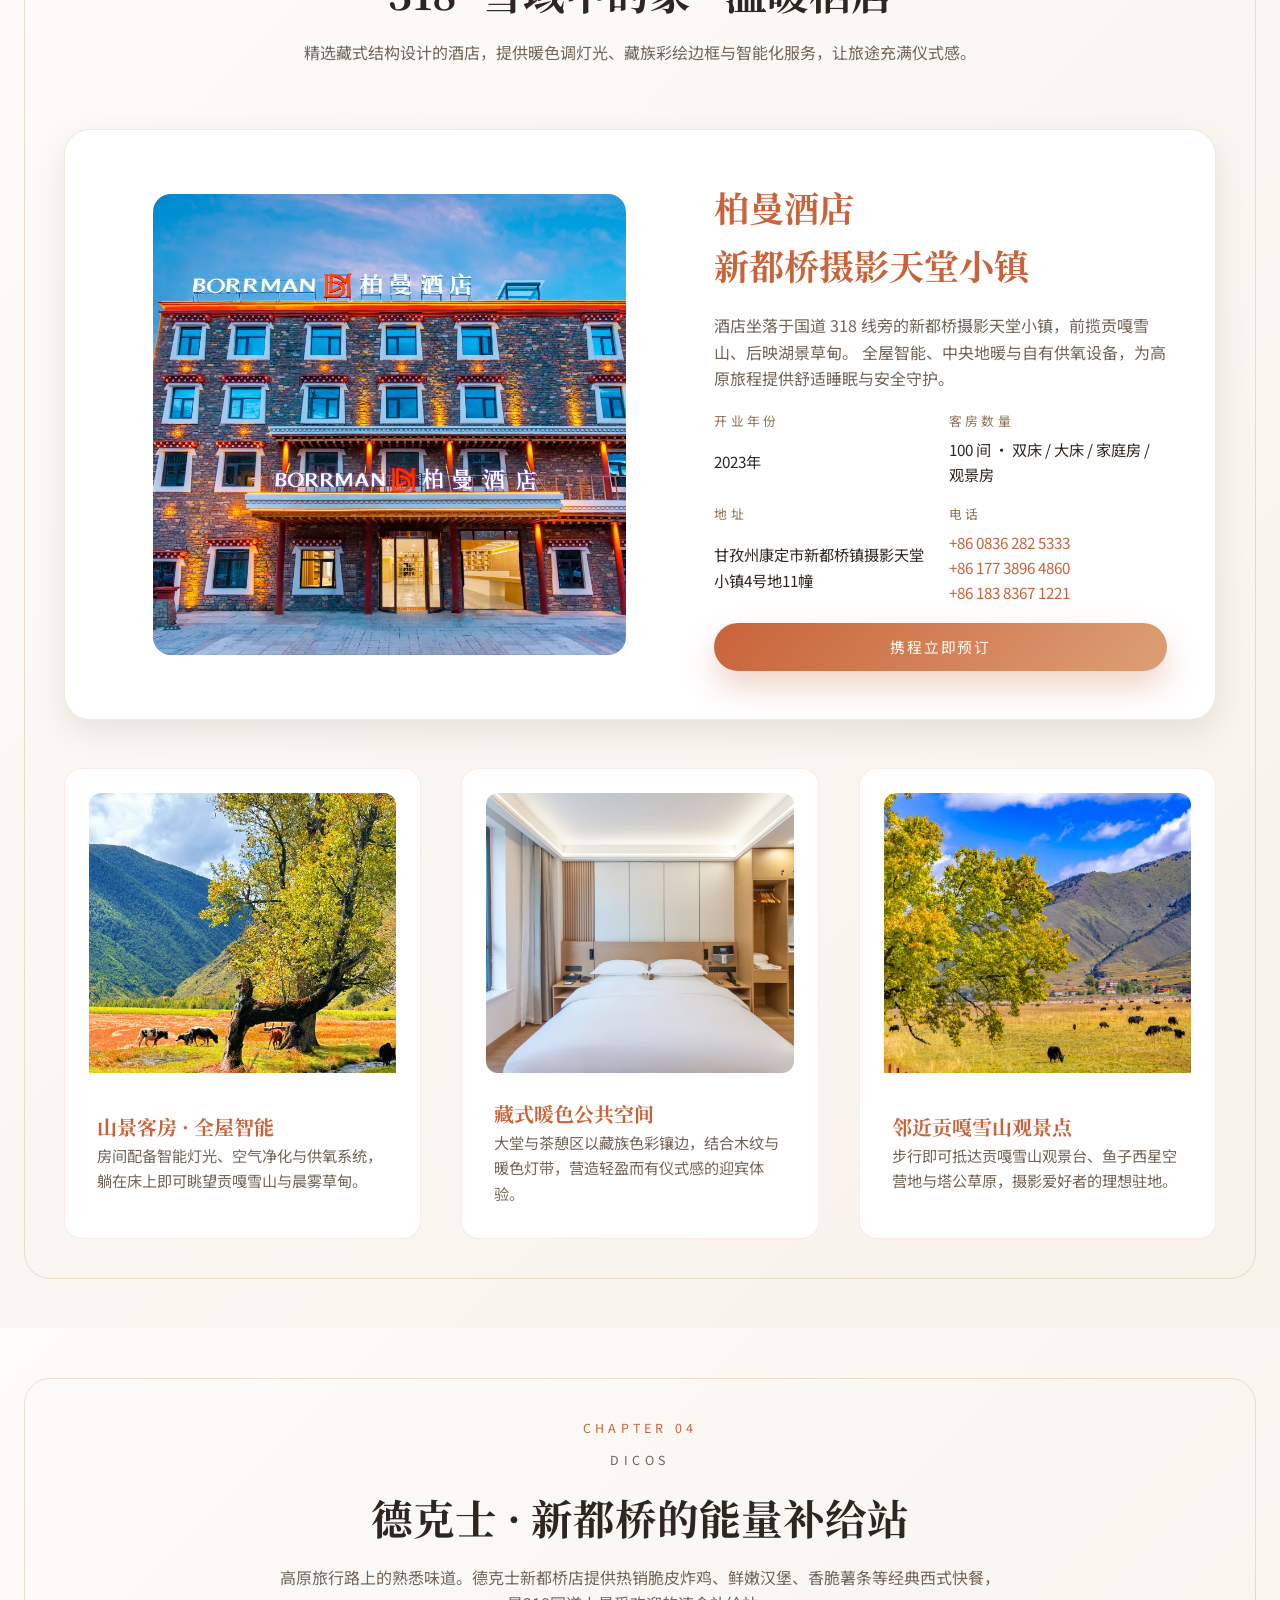
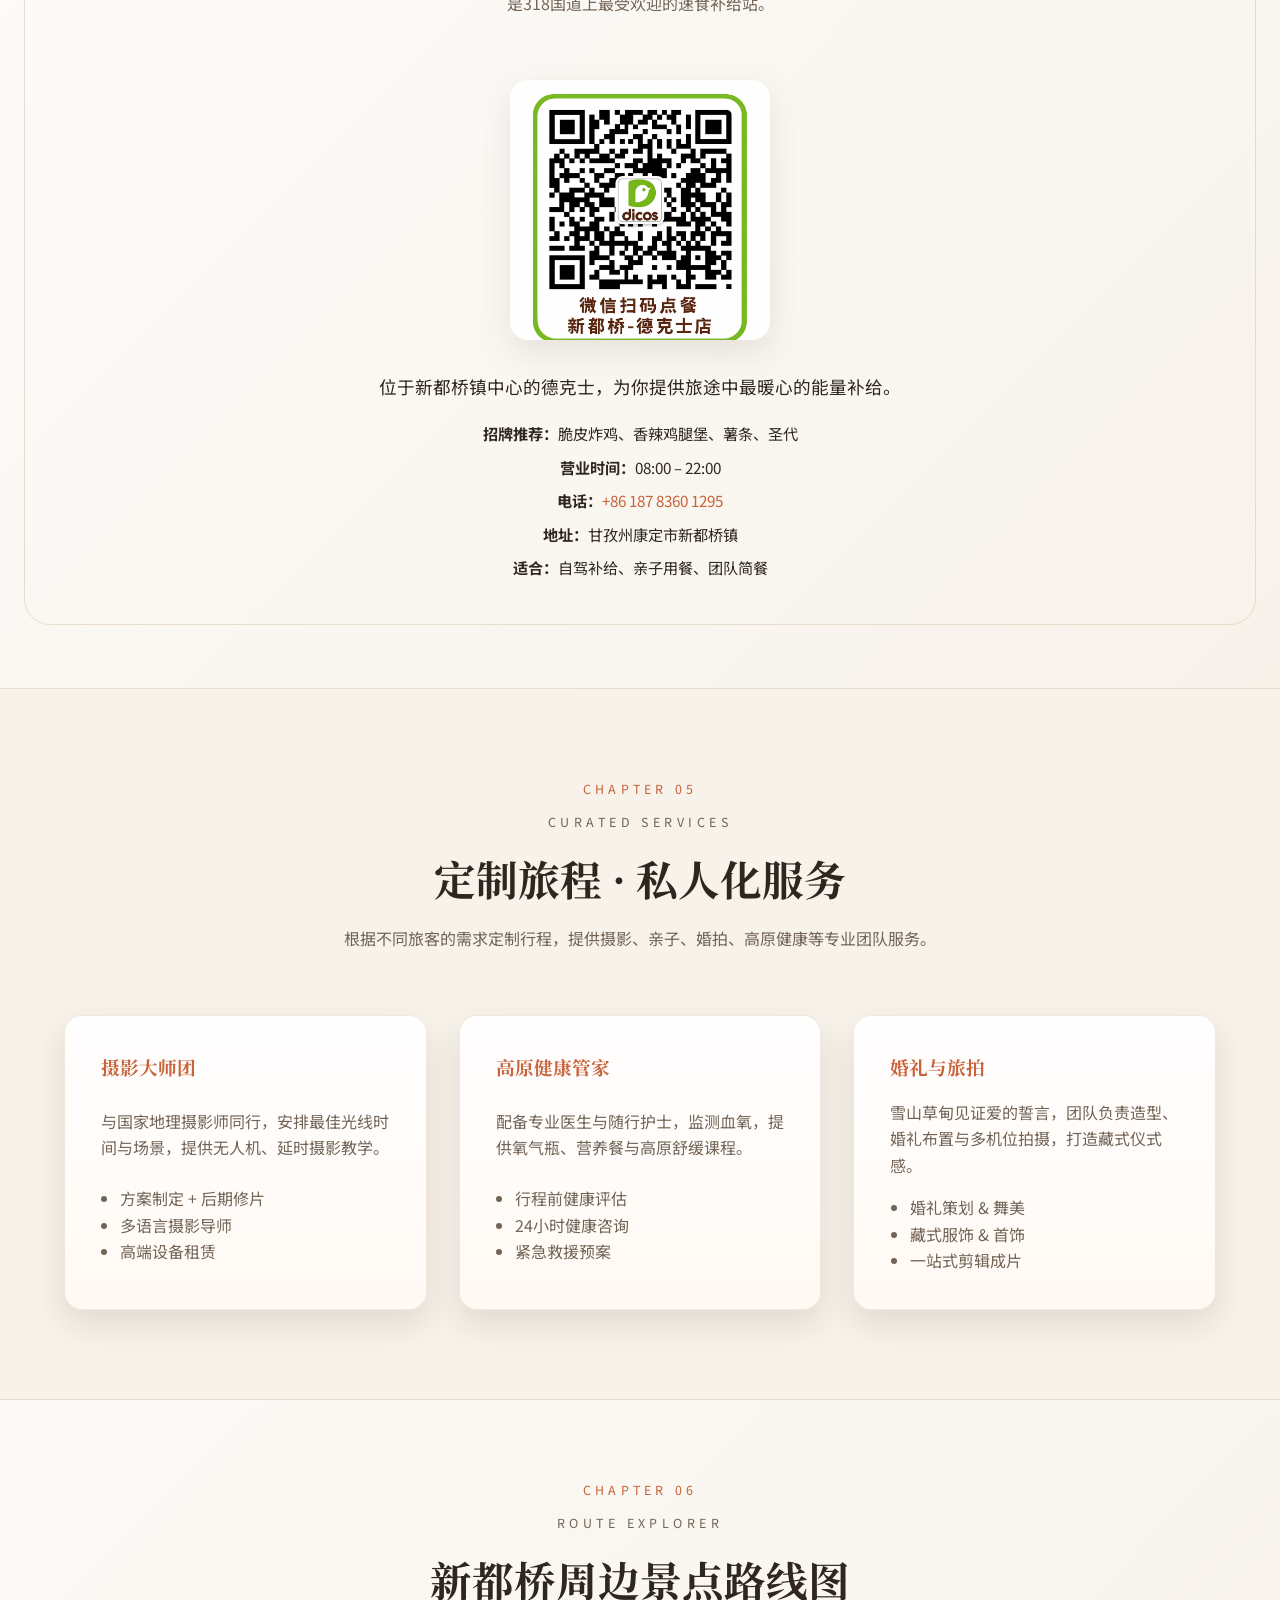
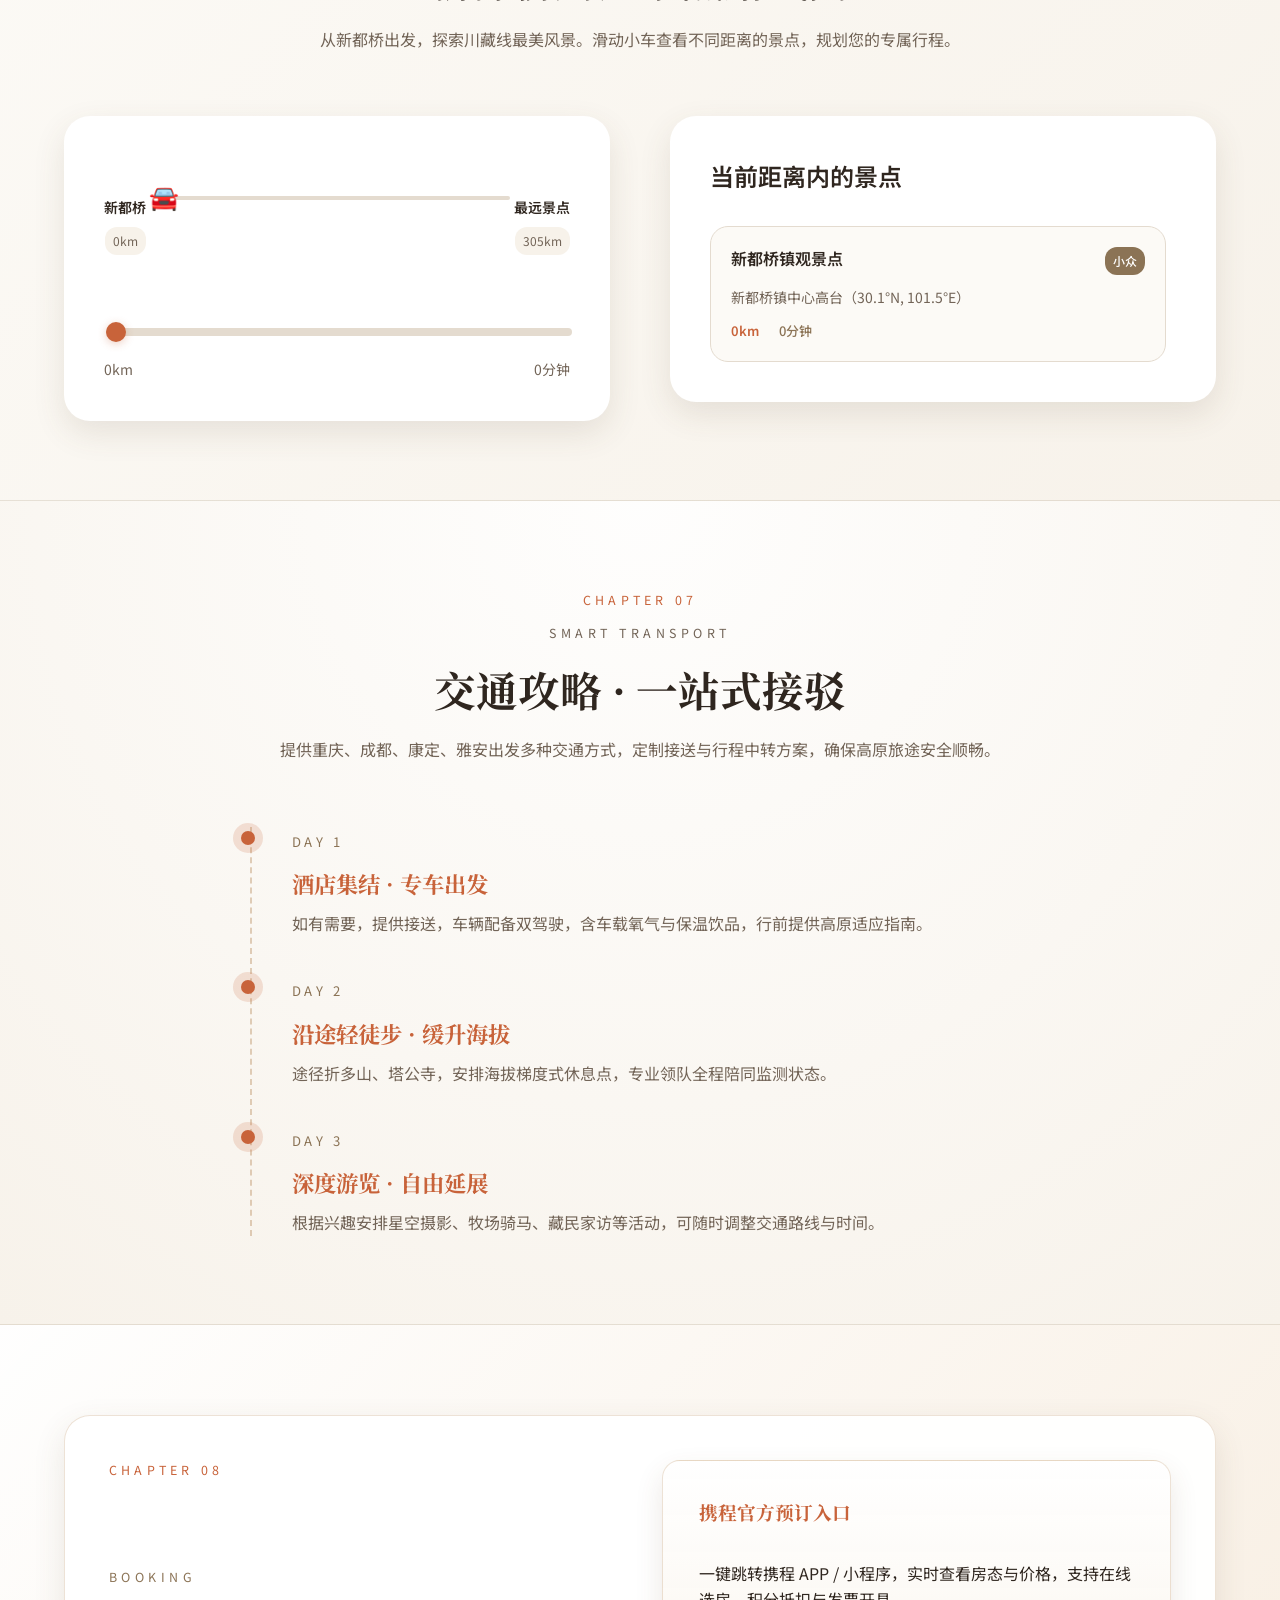
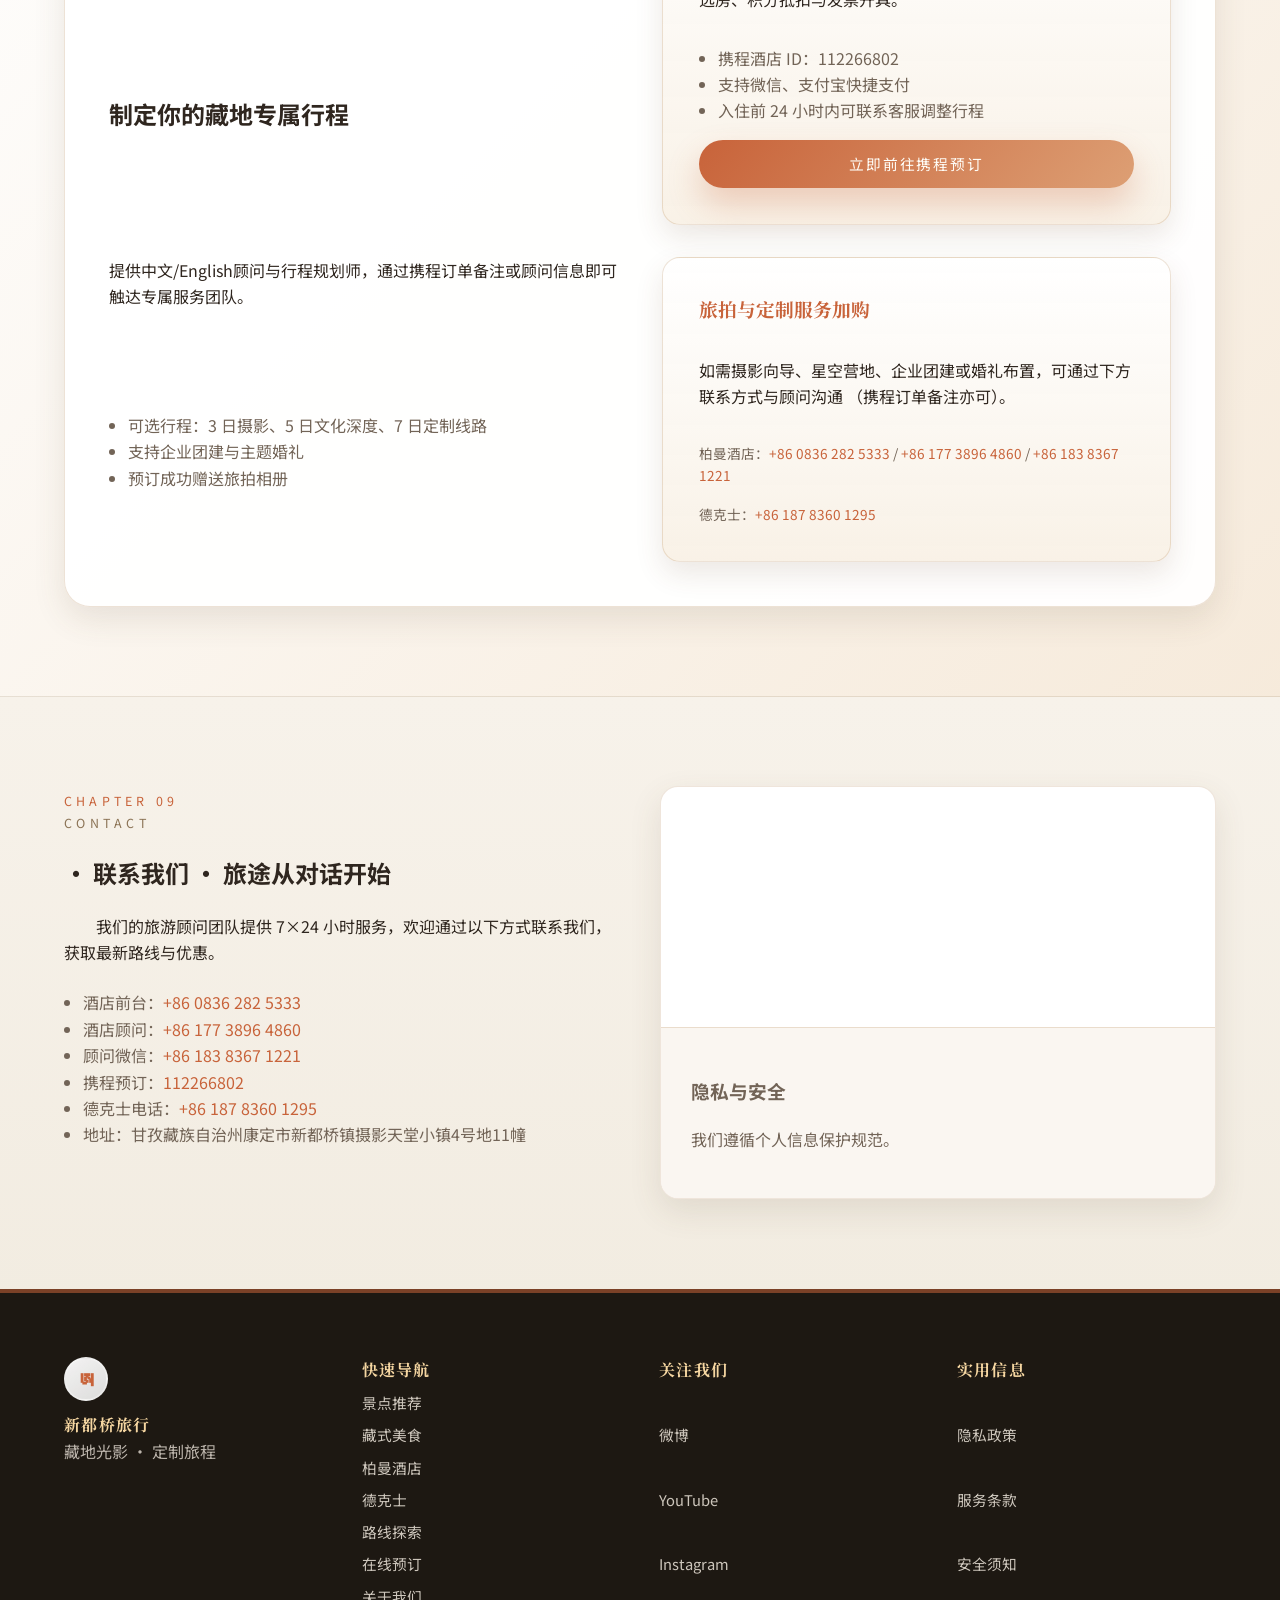
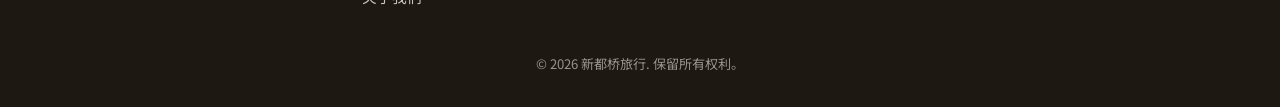
==== commit 8435a9d4: "feat: GEO audit fixes — WebSite/Organization schema, llms.txt links, AI endpoints, RSS, .well-known/" ====
--- a/index.html
+++ b/index.html
@@ -63,6 +63,8 @@
     <link rel="stylesheet" href="assets/css/style.css" />
     <link rel="icon" type="image/svg+xml" href="assets/images/logo.svg" />
     <link rel="apple-touch-icon" href="assets/images/logo.svg" />
+    <link rel="alternate" type="application/rss+xml" title="新都桥旅行" href="/rss.xml" />
+    <meta name="dateModified" content="2026-05-18" />
     <meta name="theme-color" content="#8B4513" />
     <meta name="msapplication-TileColor" content="#8B4513" />
     
@@ -293,6 +295,55 @@
     }
     </script>
 
+    <!-- WebSite + Organization 结构化数据 -->
+    <script type="application/ld+json">
+    {
+      "@context": "https://schema.org",
+      "@type": "WebSite",
+      "name": "新都桥旅行",
+      "url": "https://318.maierjia.com/",
+      "description": "新都桥旅行网：探索川藏线最美风景、藏式美食、精品民宿与交通攻略，在线预订安心旅程。",
+      "dateModified": "2026-05-18",
+      "potentialAction": {
+        "@type": "SearchAction",
+        "target": {
+          "@type": "EntryPoint",
+          "urlTemplate": "https://318.maierjia.com/?q={search_term_string}"
+        },
+        "query-input": "required name=search_term_string"
+      }
+    }
+    </script>
+    <script type="application/ld+json">
+    {
+      "@context": "https://schema.org",
+      "@type": "Organization",
+      "name": "新都桥旅行",
+      "url": "https://318.maierjia.com/",
+      "logo": "https://318.maierjia.com/assets/images/logo.svg",
+      "description": "新都桥旅行提供高原秘境行程规划、精品酒店预订与文化体验服务。",
+      "address": {
+        "@type": "PostalAddress",
+        "streetAddress": "甘孜州康定市新都桥镇摄影天堂小镇4号地11幢",
+        "addressLocality": "康定市",
+        "addressRegion": "甘孜藏族自治州",
+        "addressCountry": "CN"
+      },
+      "contactPoint": [
+        { "@type": "ContactPoint", "telephone": "+86-836-2825333", "contactType": "前台", "areaServed": "CN", "availableLanguage": "zh-CN" },
+        { "@type": "ContactPoint", "telephone": "+86-177-3896-4860", "contactType": "酒店顾问", "areaServed": "CN", "availableLanguage": "zh-CN" },
+        { "@type": "ContactPoint", "telephone": "+86-183-8367-1221", "contactType": "微信/电话", "areaServed": "CN", "availableLanguage": "zh-CN" }
+      ],
+      "sameAs": [
+        "https://weibo.com/xinduqiaotravel",
+        "https://www.youtube.com/@xinduqiaotravel",
+        "https://www.instagram.com/xinduqiaotravel",
+        "https://baike.baidu.com/item/新都桥镇",
+        "https://www.wikidata.org/wiki/Q11127493"
+      ]
+    }
+    </script>
+
     <!-- LLMs.txt 发现标签 -->
     <meta name="llms-txt" content="https://318.maierjia.com/llms.txt" />
     
@@ -354,7 +405,8 @@
             <li><a href="#services"><span class="nav-label">定制服务<small>Services</small></span></a></li>
             <li><a href="#route"><span class="nav-label">路线探索<small>Route</small></span></a></li>
             <li><a href="#transport"><span class="nav-label">交通攻略<small>Transport</small></span></a></li>
-            <li><a href="#contact"><span class="nav-label">联系我们<small>Contact</small></span></a></li>            
+            <li><a href="#contact"><span class="nav-label">联系我们<small>Contact</small></span></a></li>
+            <li><a href="about.html"><span class="nav-label">关于我们<small>About</small></span></a></li>
             <li class="qr-icon">
               <span class="qr-trigger" title="扫码关注德克士">
                 <svg width="25" height="25" viewBox="0 0 24 24" fill="none" stroke="currentColor" stroke-width="2" stroke-linecap="round" stroke-linejoin="round">
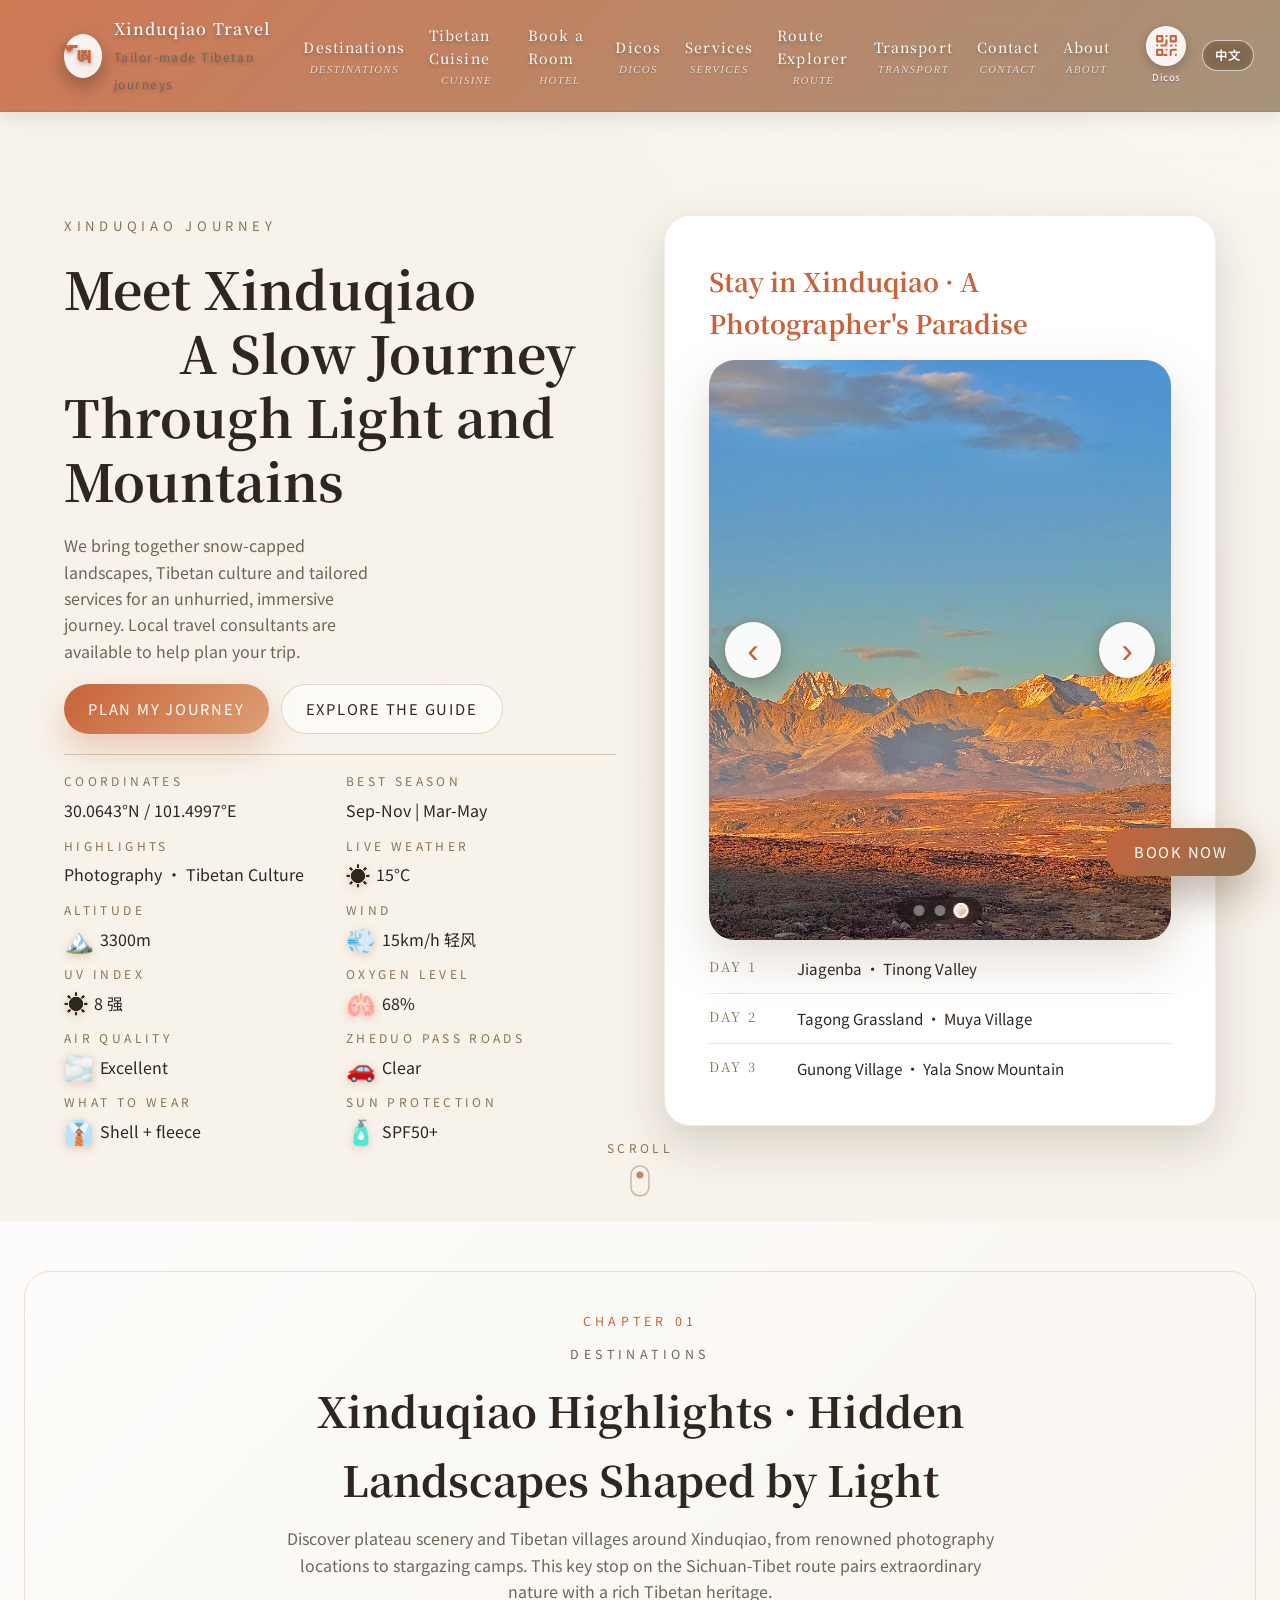
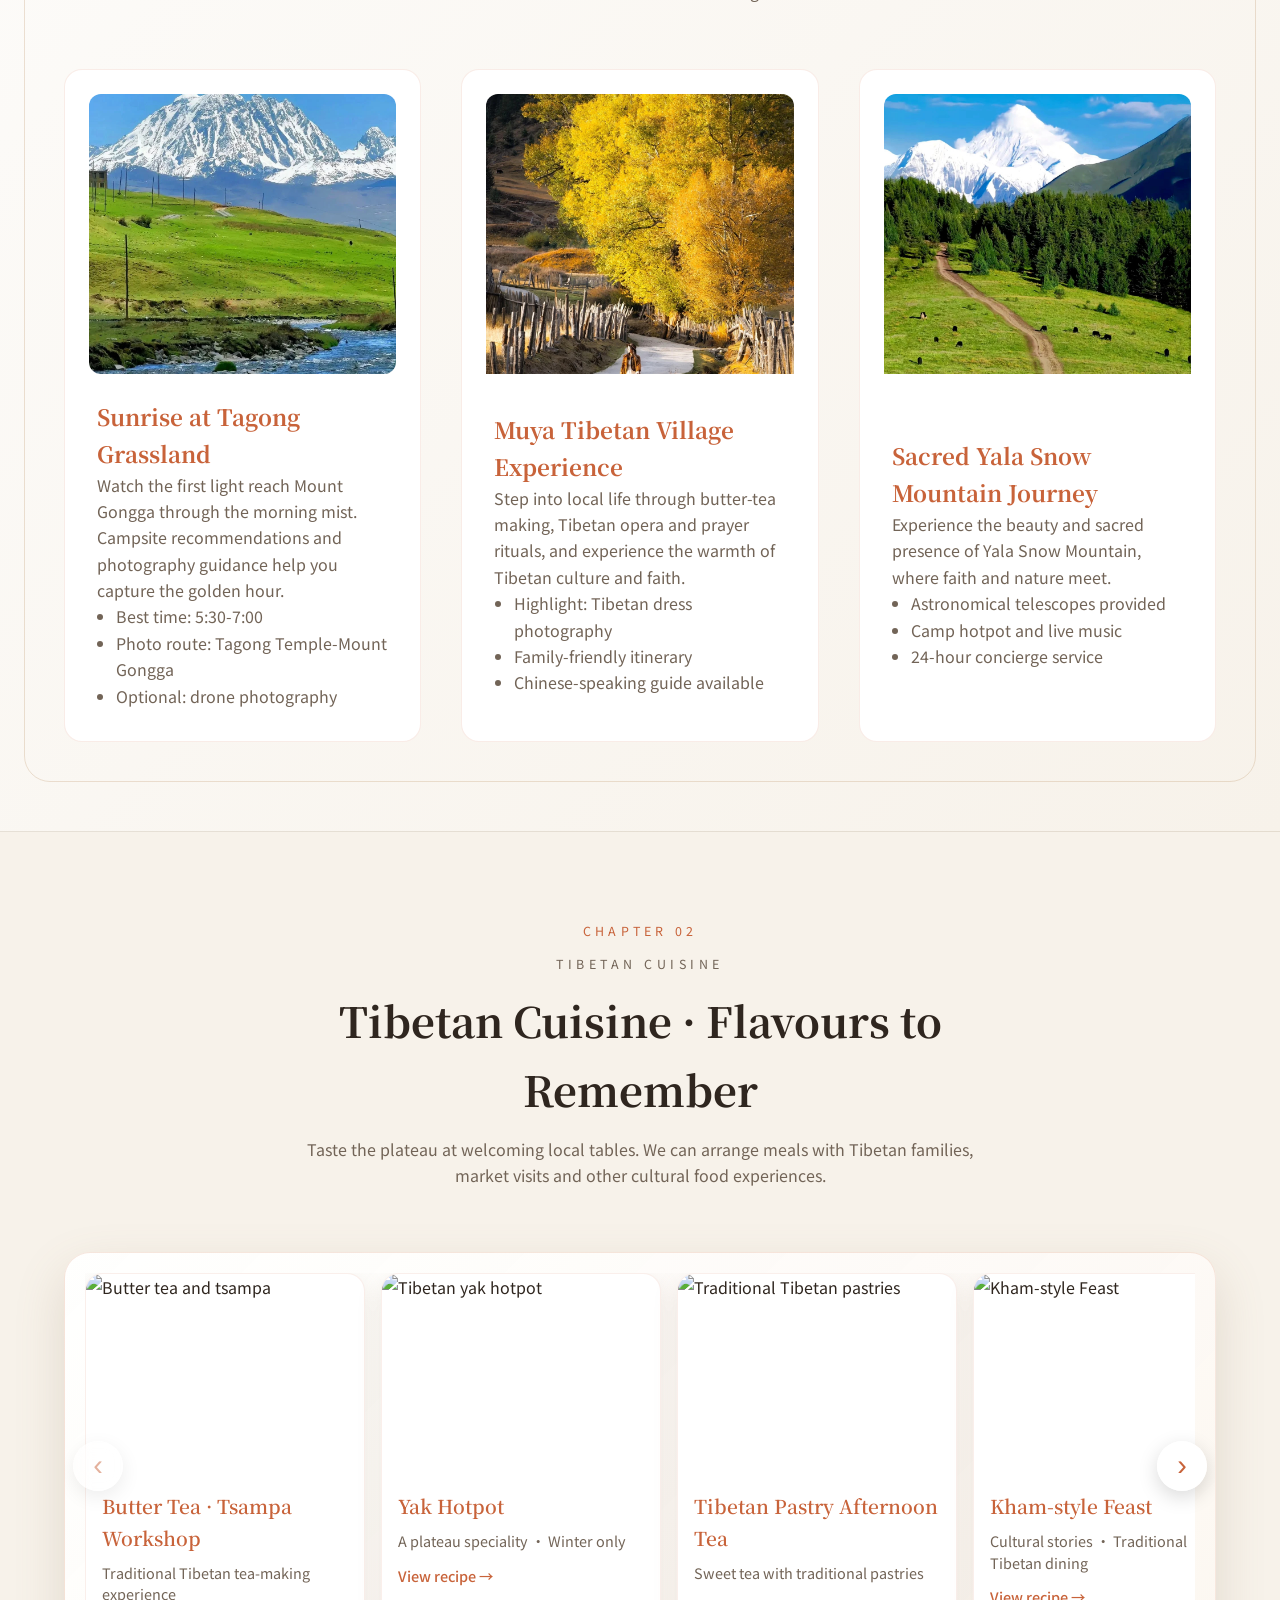
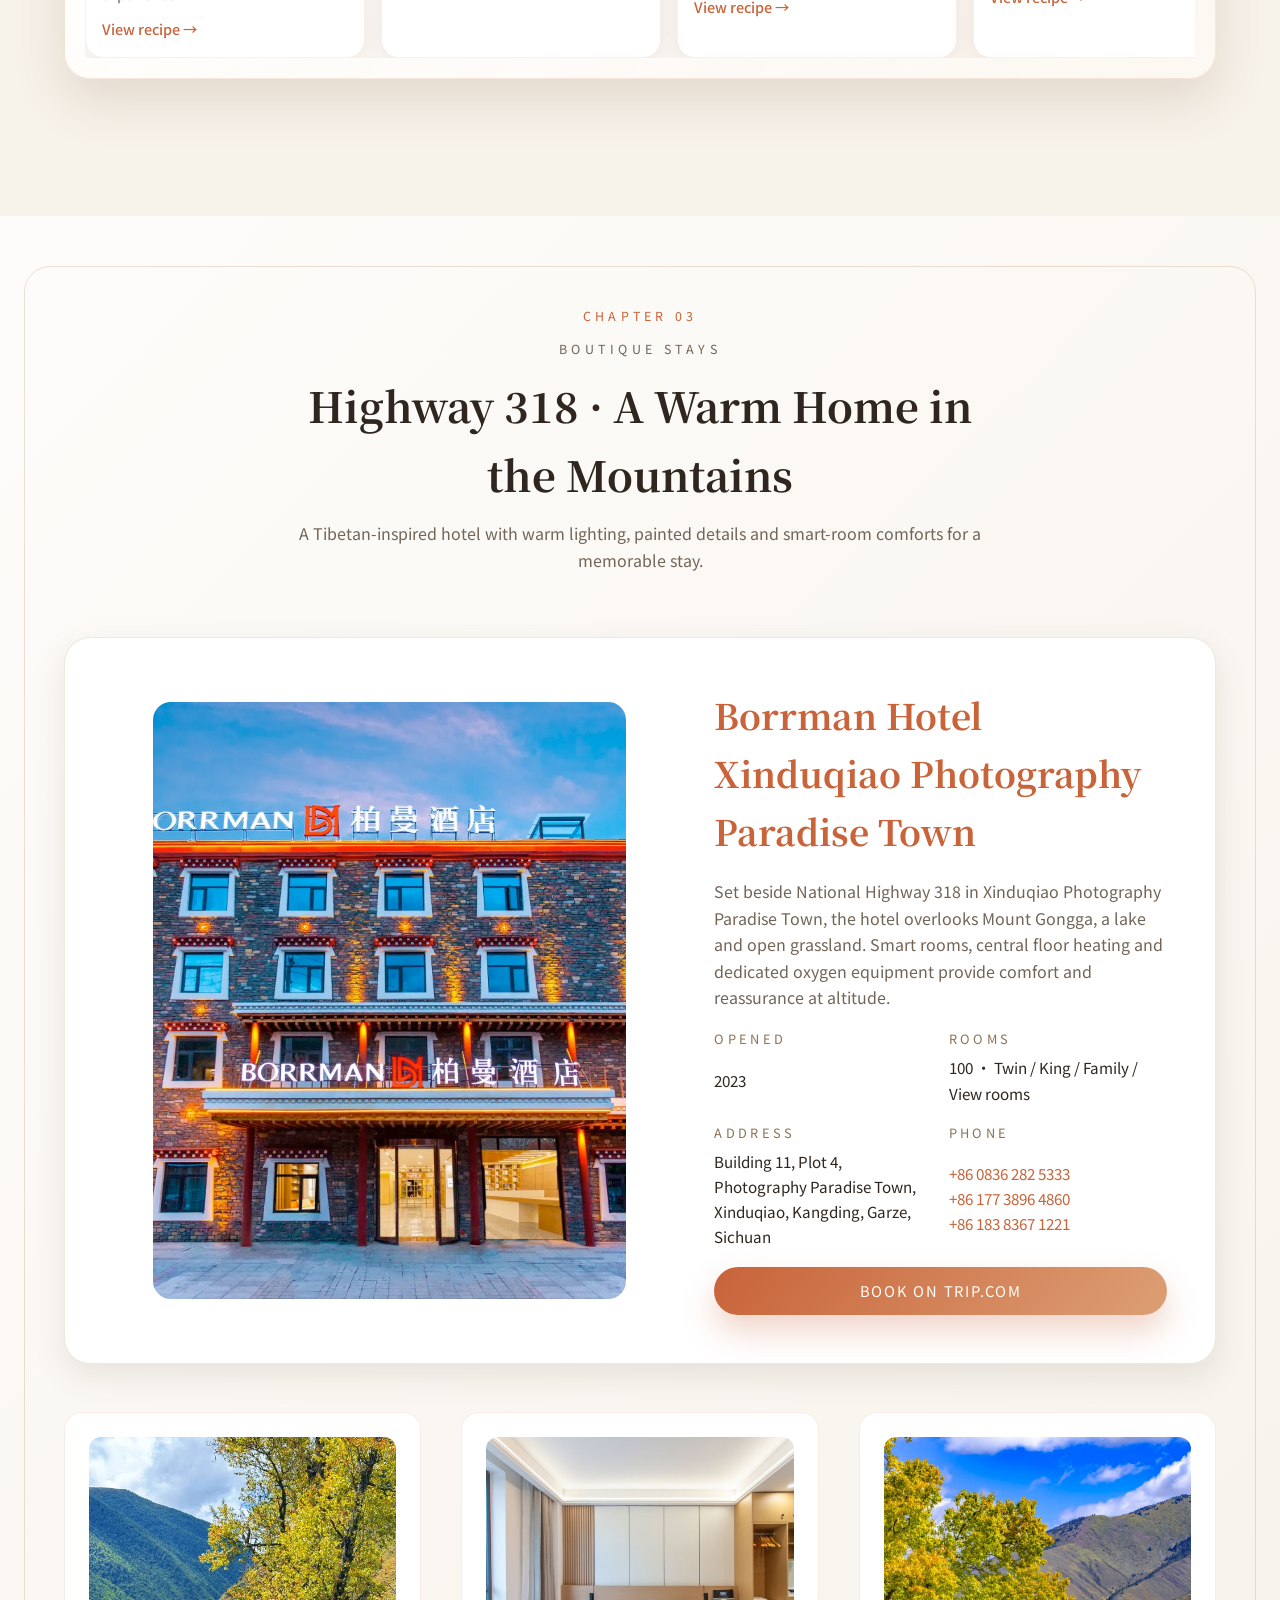
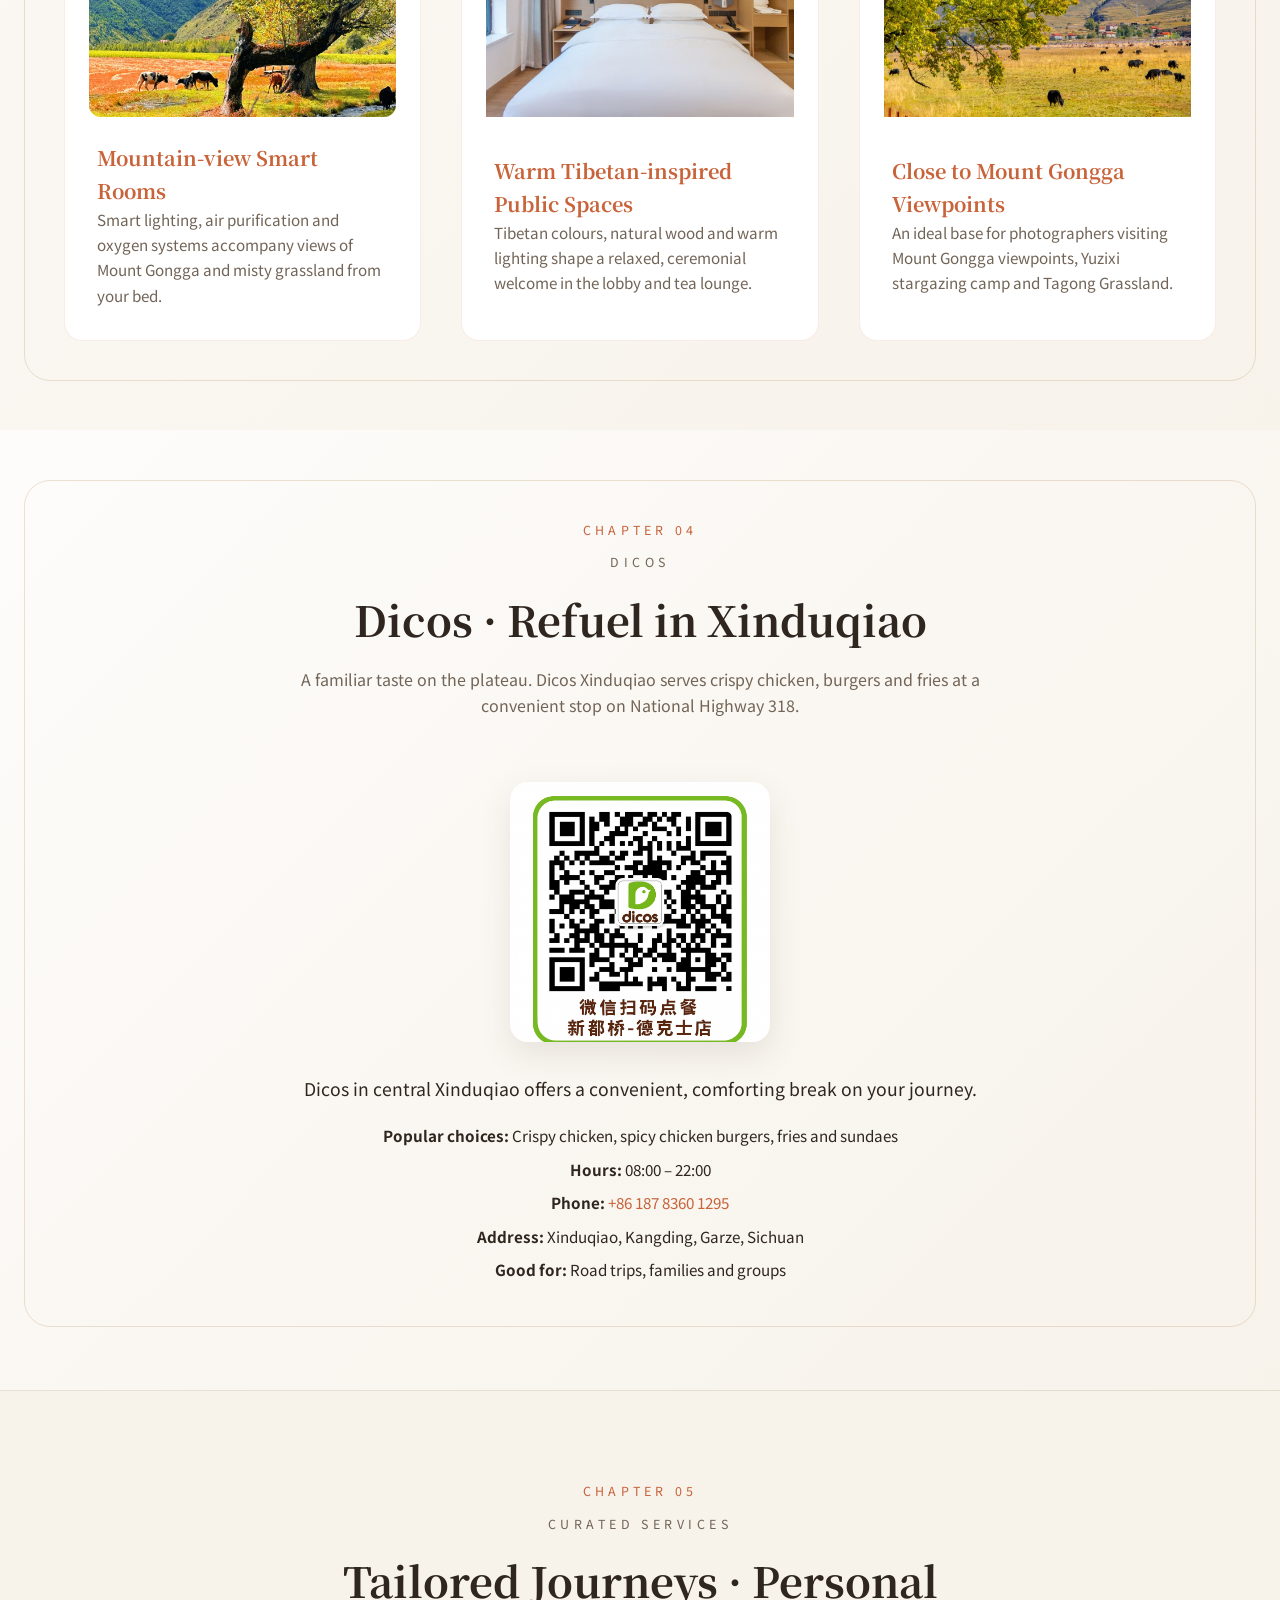
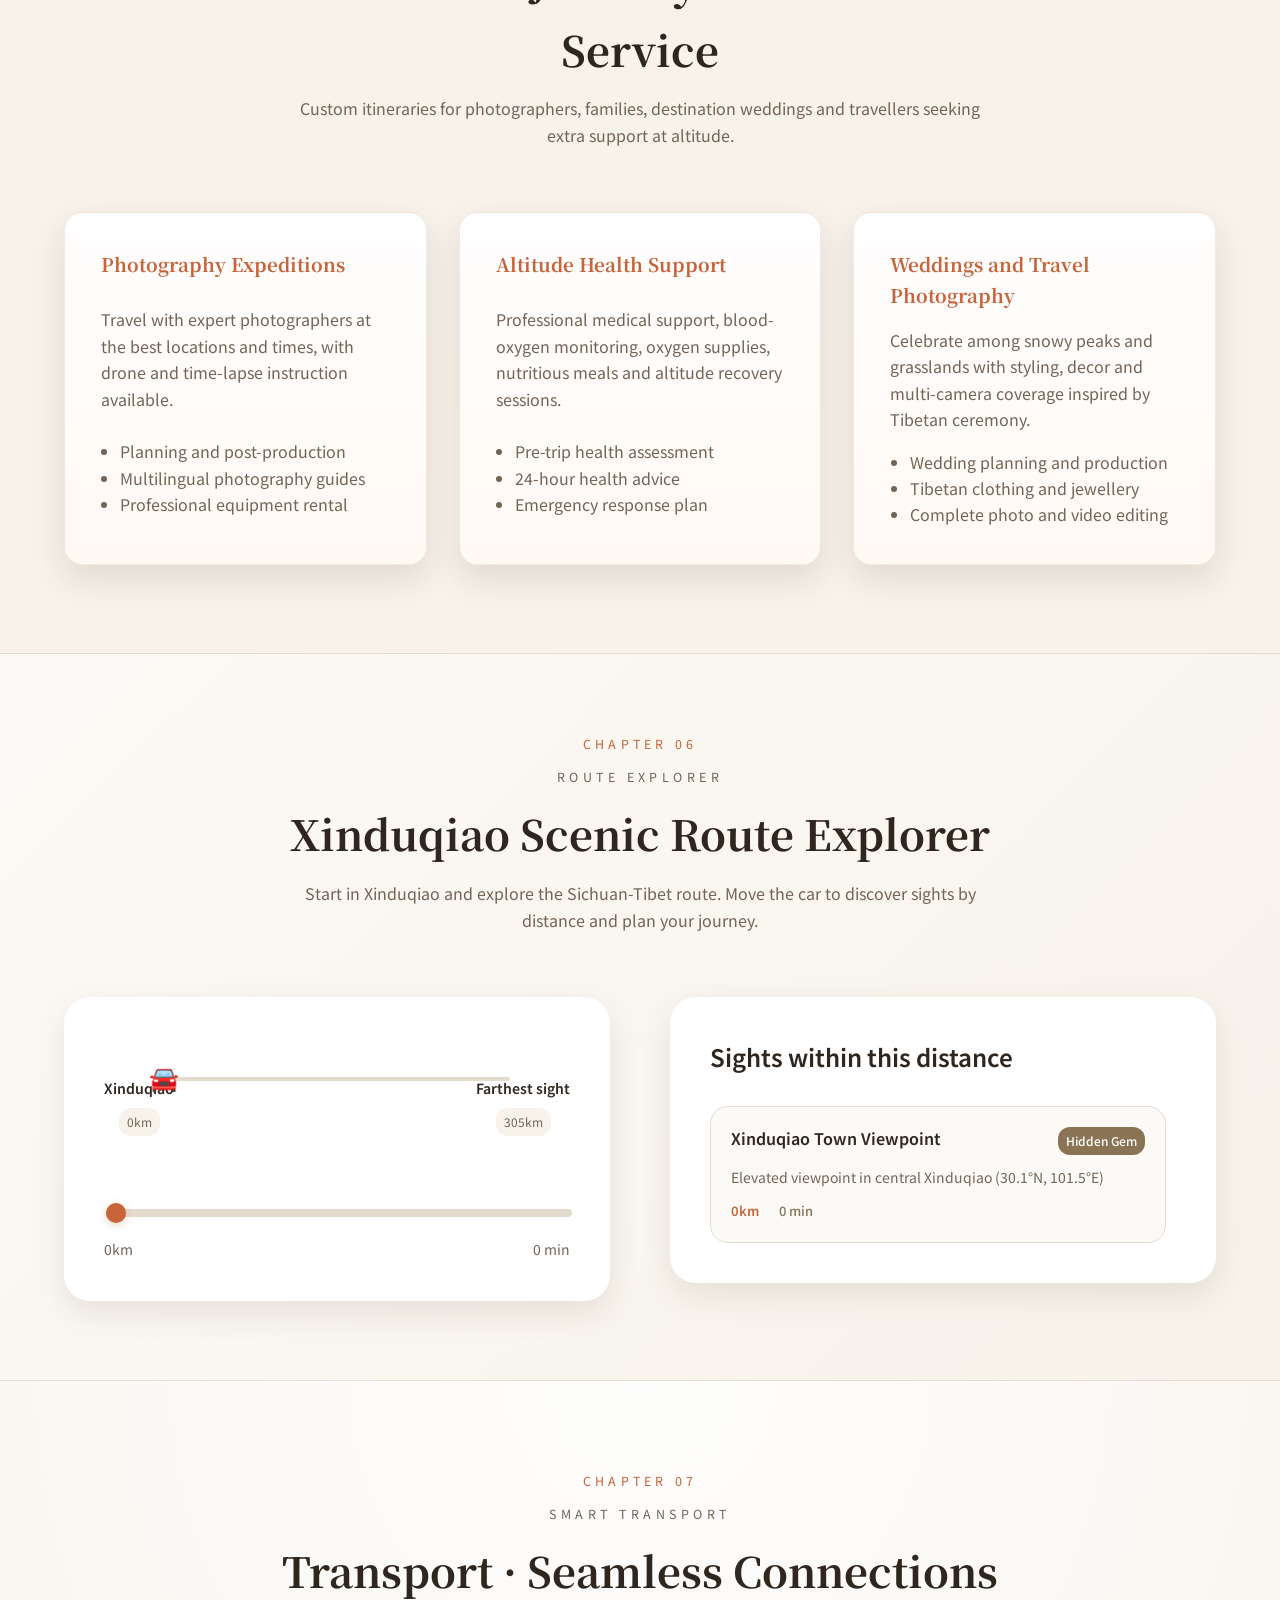
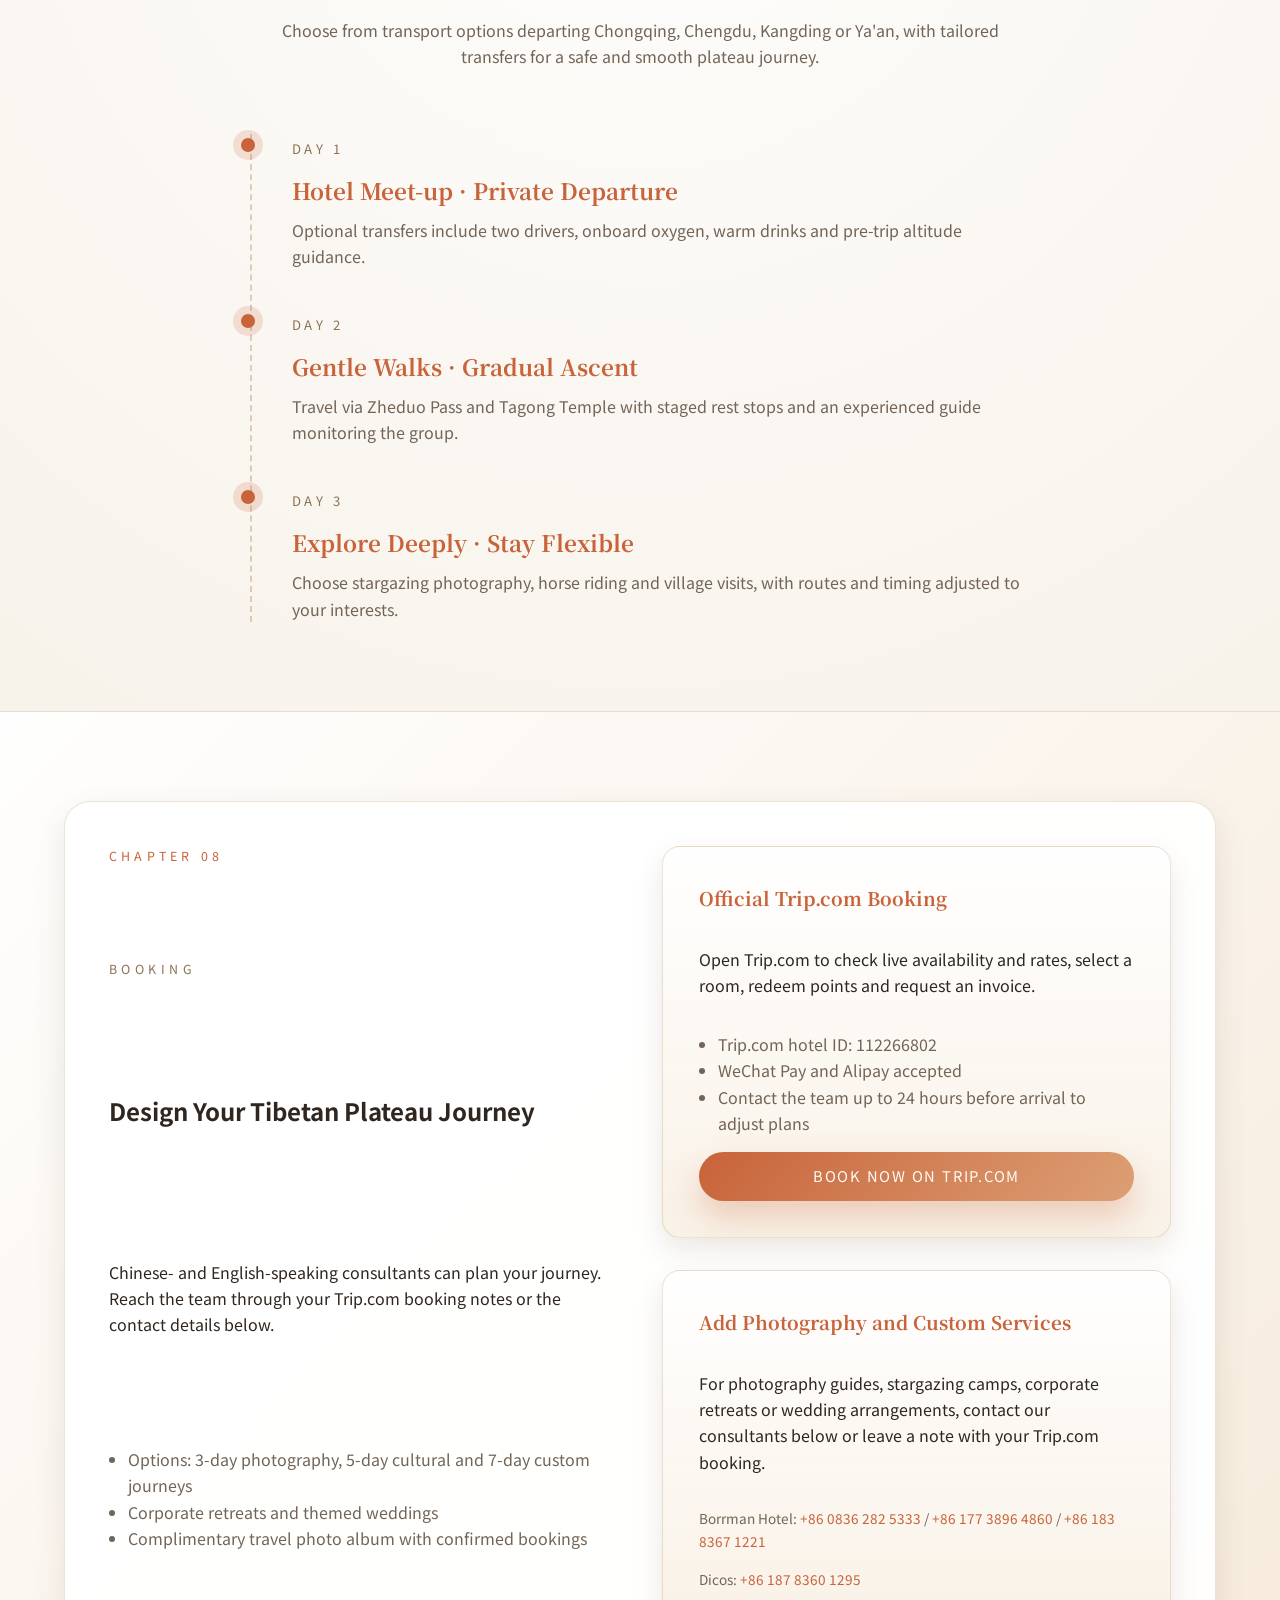
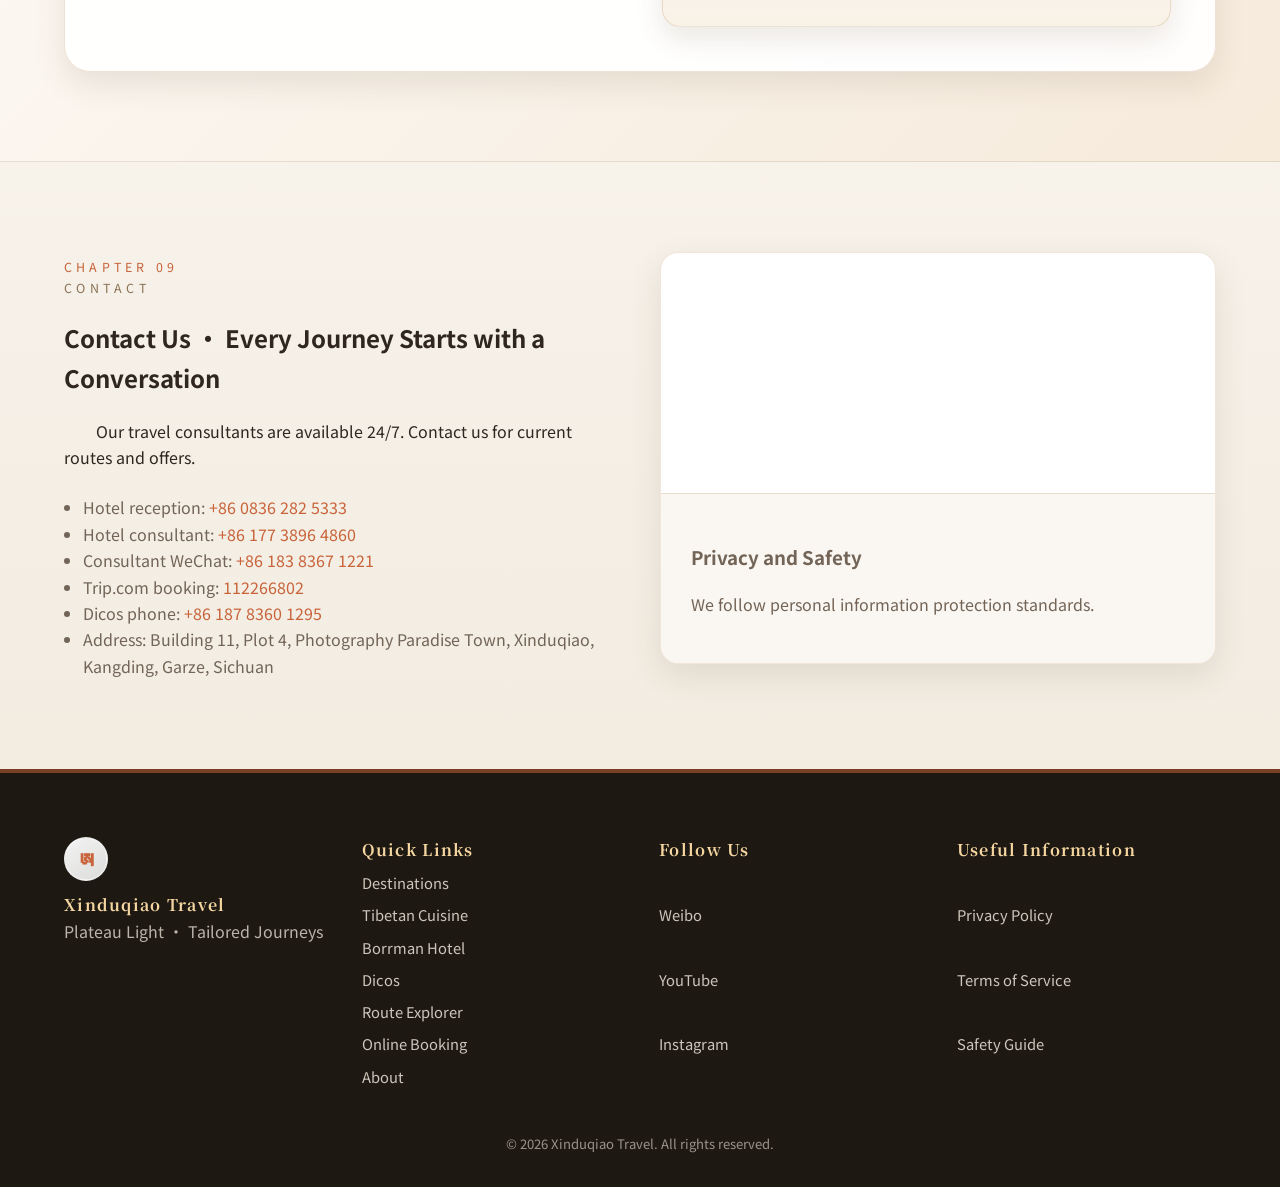
==== commit d051e24e: "feat: add Chinese and English language switcher" ====
--- a/index.html
+++ b/index.html
@@ -434,6 +434,7 @@
             </li>
           </ul>
         </nav>
+        <button class="language-toggle" id="language-toggle" type="button" aria-label="Switch to English">EN</button>
       </div>
     </header>
 
@@ -1268,6 +1269,7 @@
       });
     </script>
     
+    <script src="assets/js/i18n.js" defer></script>
     <script src="assets/js/main.js" defer></script>
     <noscript>
       <div class="no-js-notice">
--- a/assets/css/style.css
+++ b/assets/css/style.css
@@ -163,6 +163,27 @@
   height: 2px;
   background: var(--color-text);
   transition: transform var(--transition-base);
+}
+
+.language-toggle {
+  flex: 0 0 auto;
+  min-width: 48px;
+  padding: 0.5rem 0.75rem;
+  border: 1px solid rgba(255, 255, 255, 0.65);
+  border-radius: 999px;
+  background: rgba(29, 24, 18, 0.2);
+  color: #fff;
+  font: 600 0.78rem/1 var(--font-body);
+  letter-spacing: 0.08em;
+  cursor: pointer;
+  backdrop-filter: blur(8px);
+  transition: background var(--transition-base), transform var(--transition-base);
+}
+
+.language-toggle:hover,
+.language-toggle:focus-visible {
+  background: rgba(255, 255, 255, 0.2);
+  transform: translateY(-1px);
 }
 
 .site-nav ul {
@@ -1765,6 +1786,10 @@
     display: flex;
   }
 
+  .language-toggle {
+    margin-left: auto;
+  }
+
   .site-nav {
     width: 100%;
     max-height: 0;
